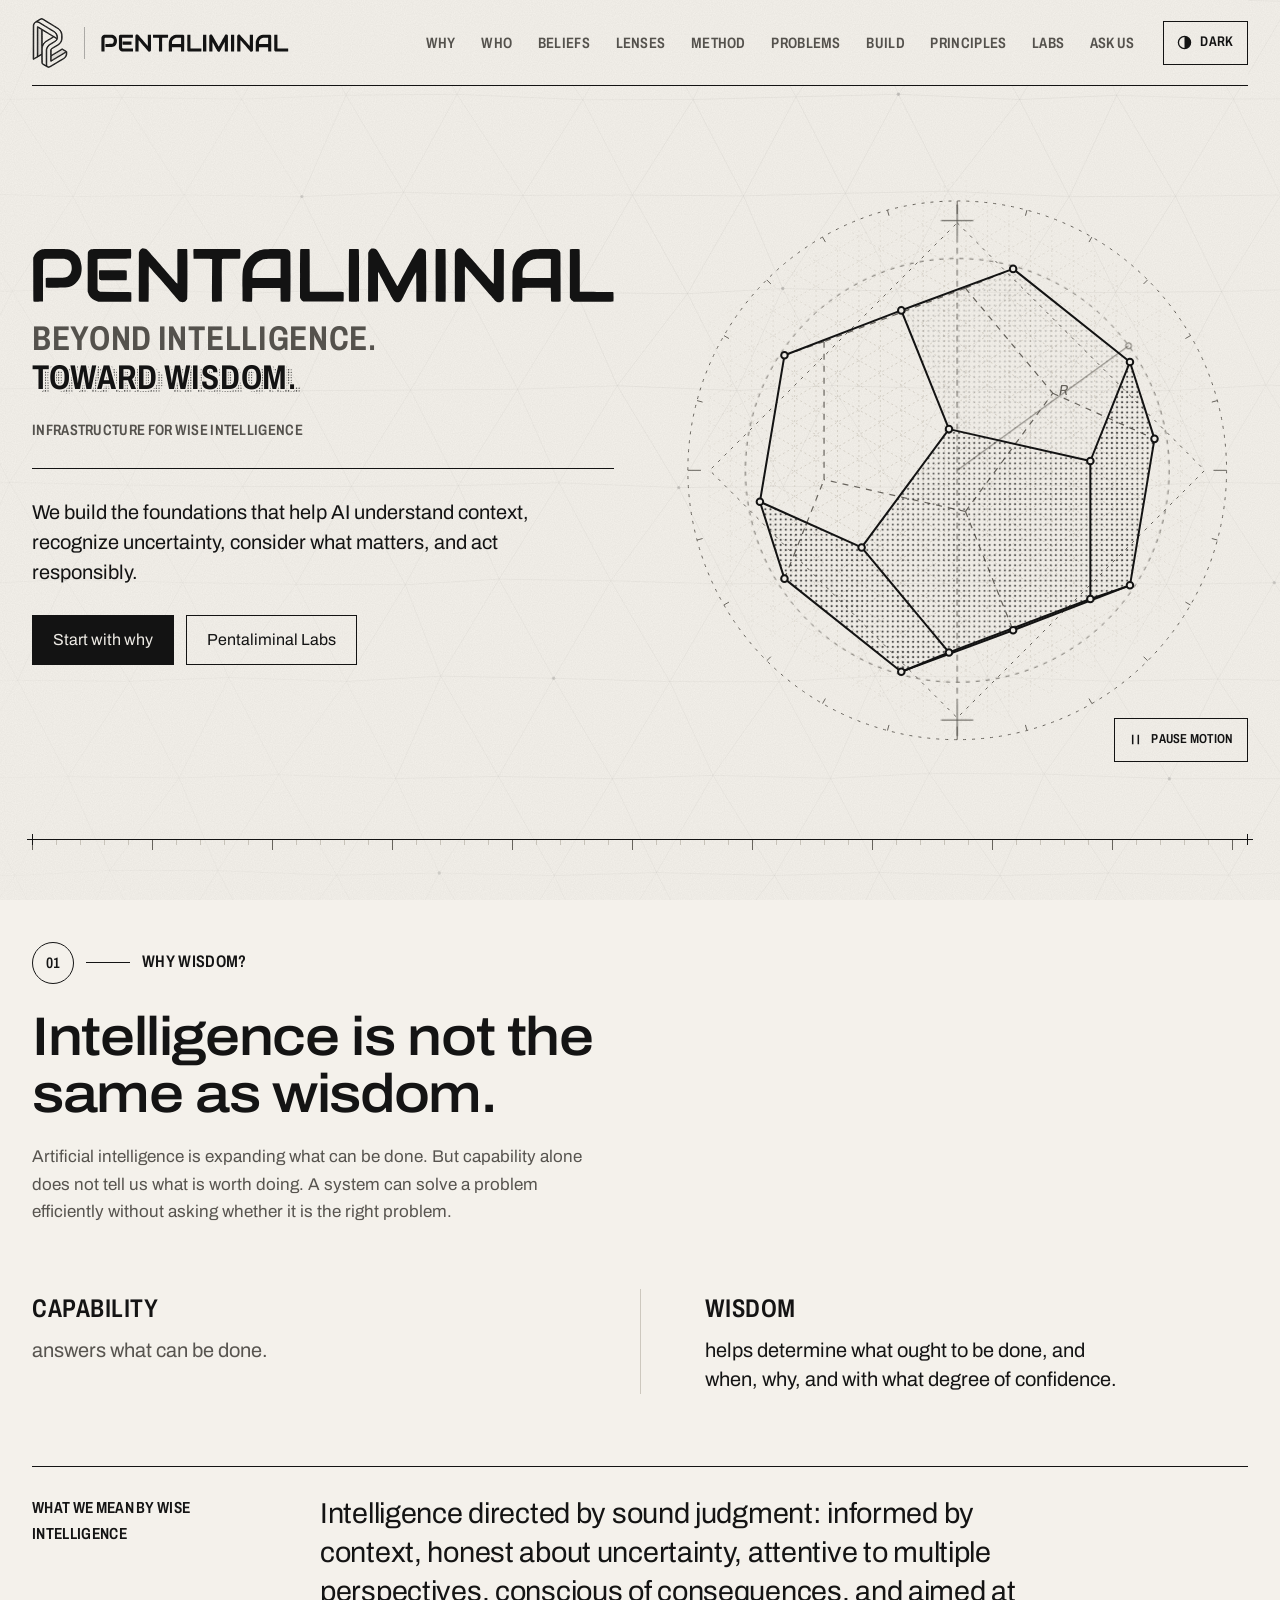
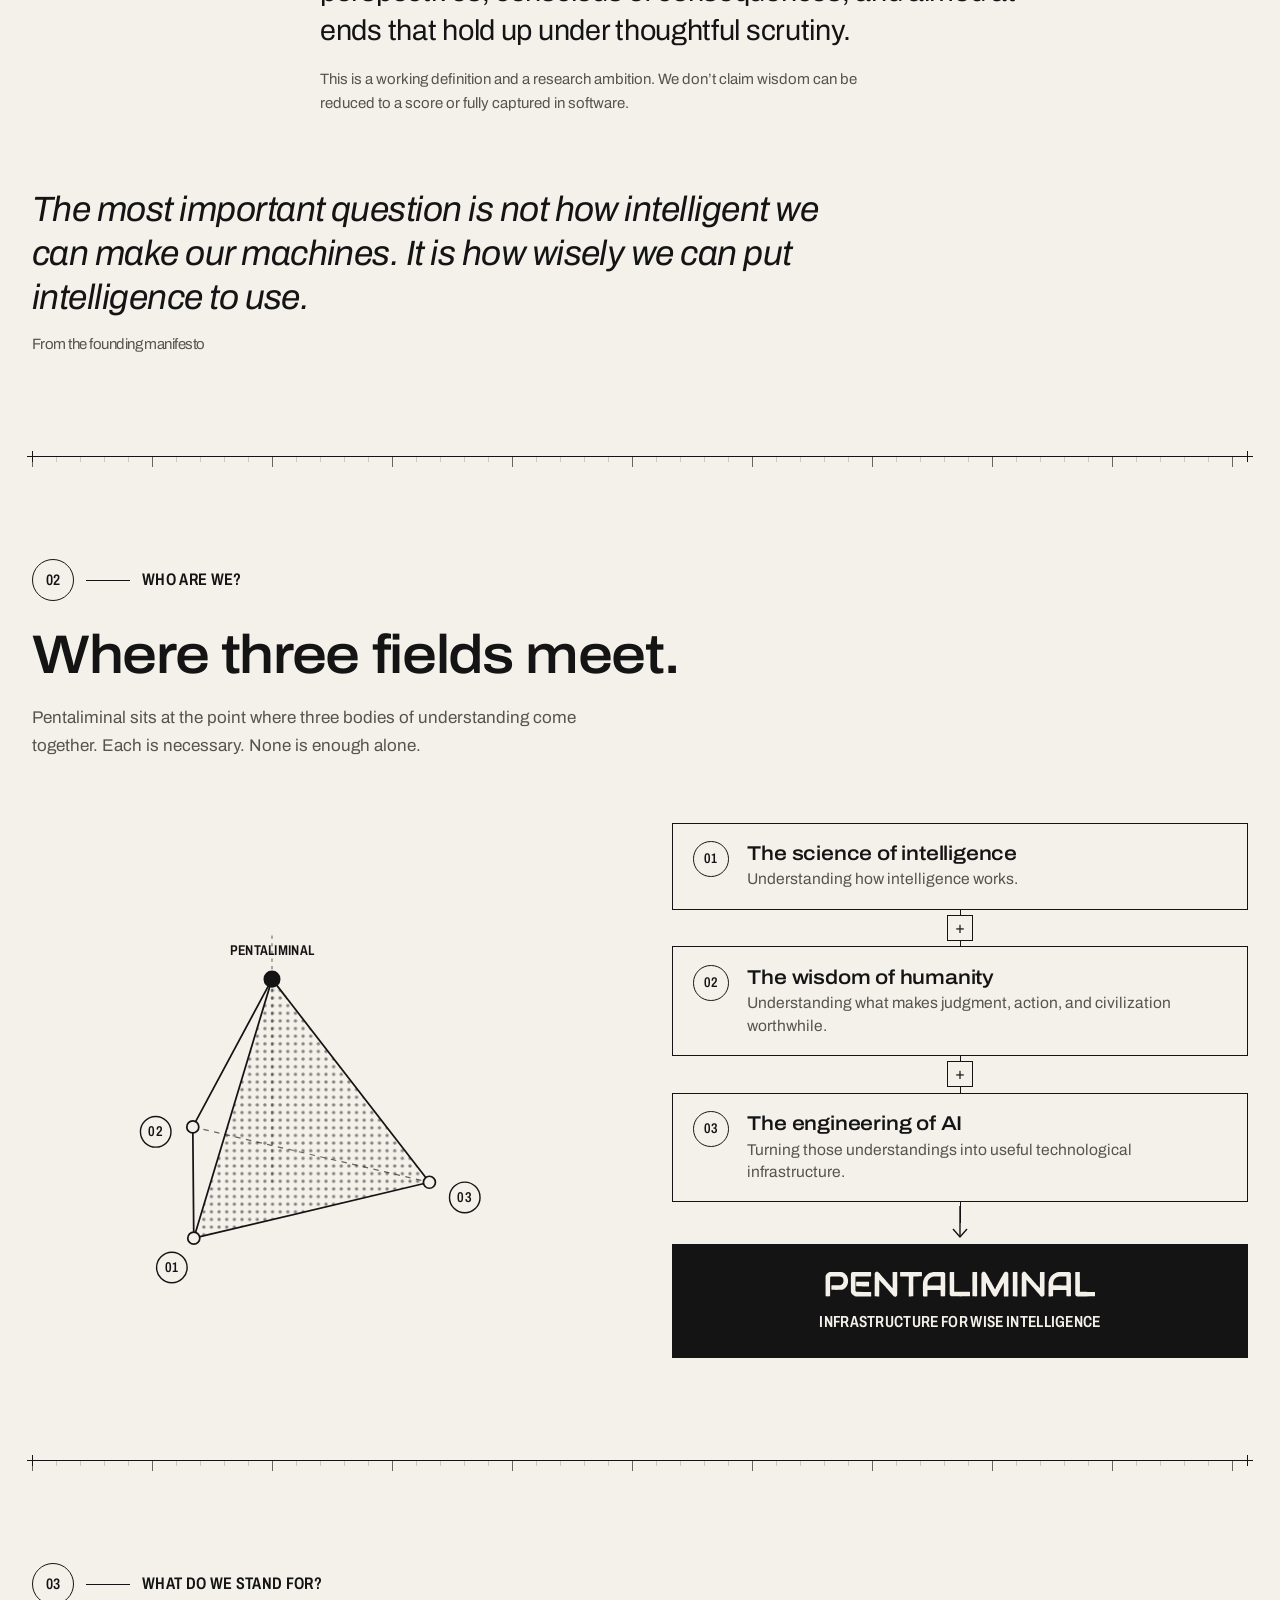
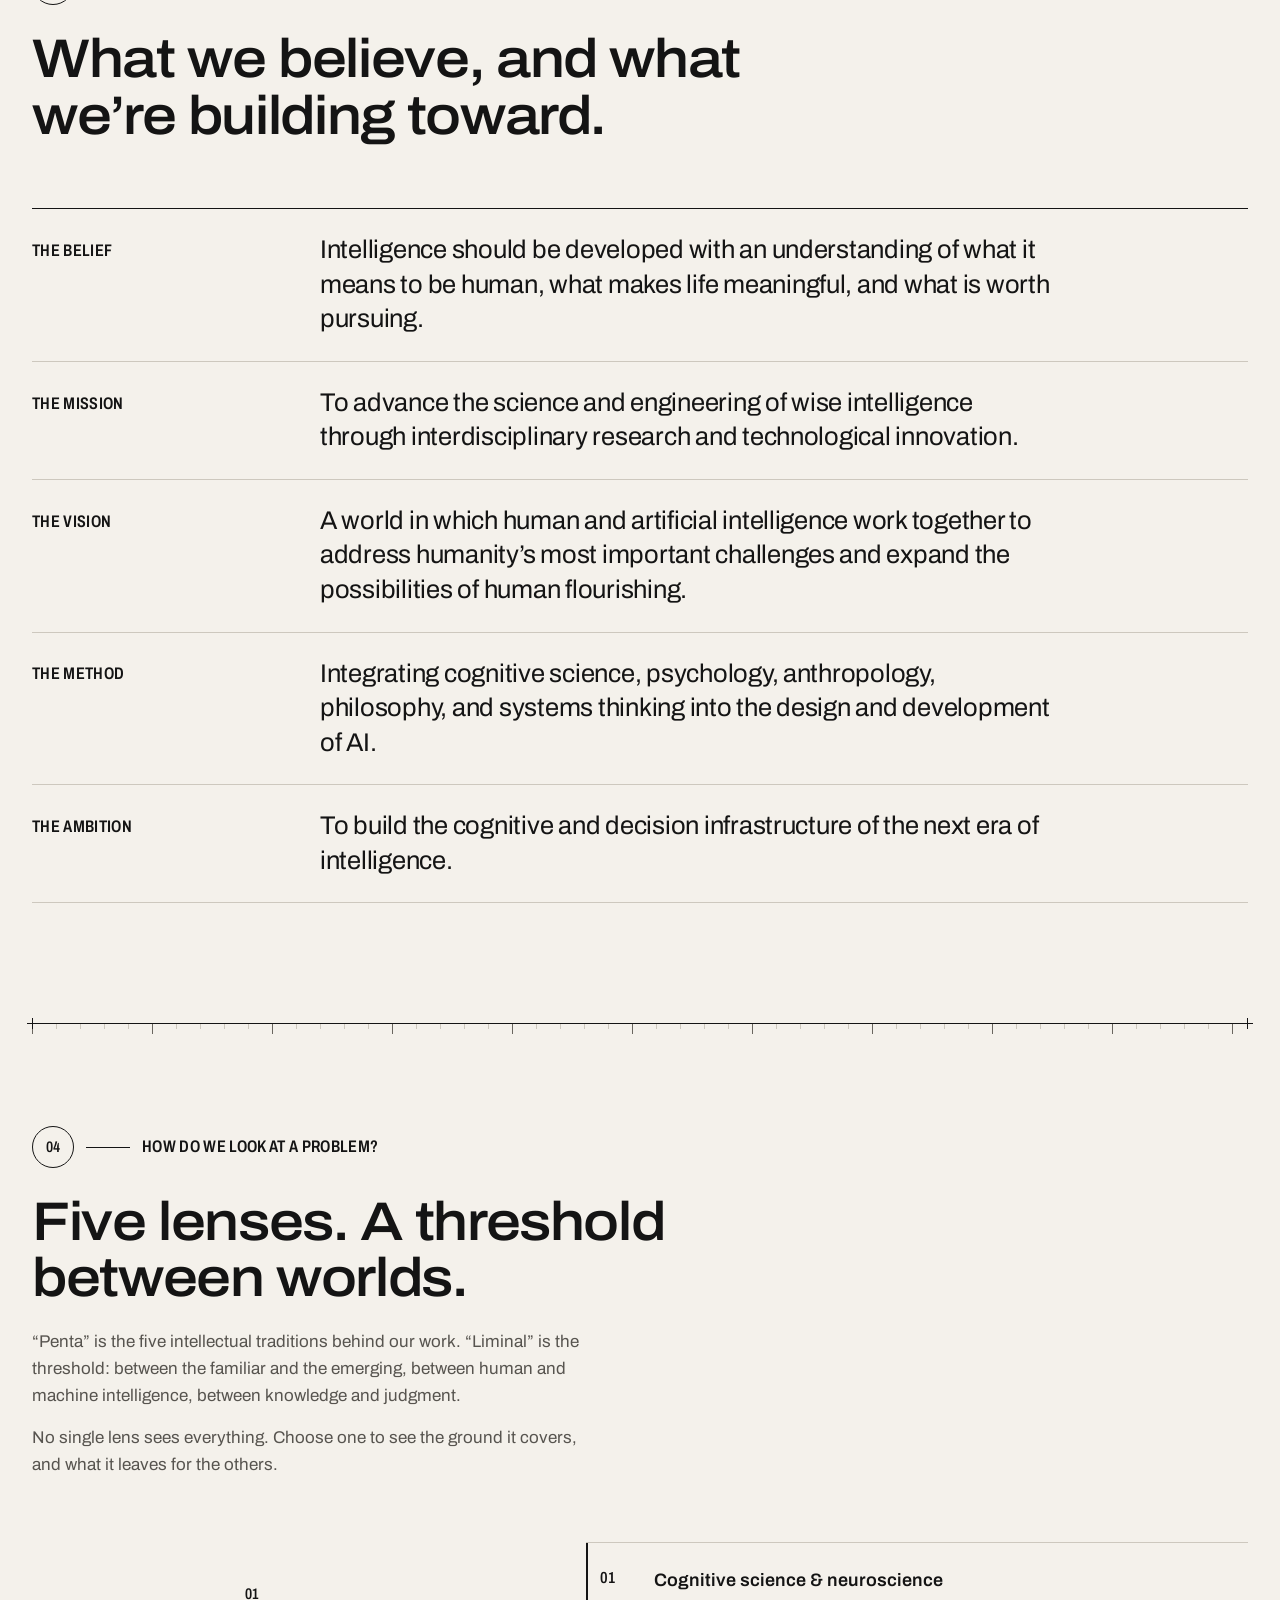
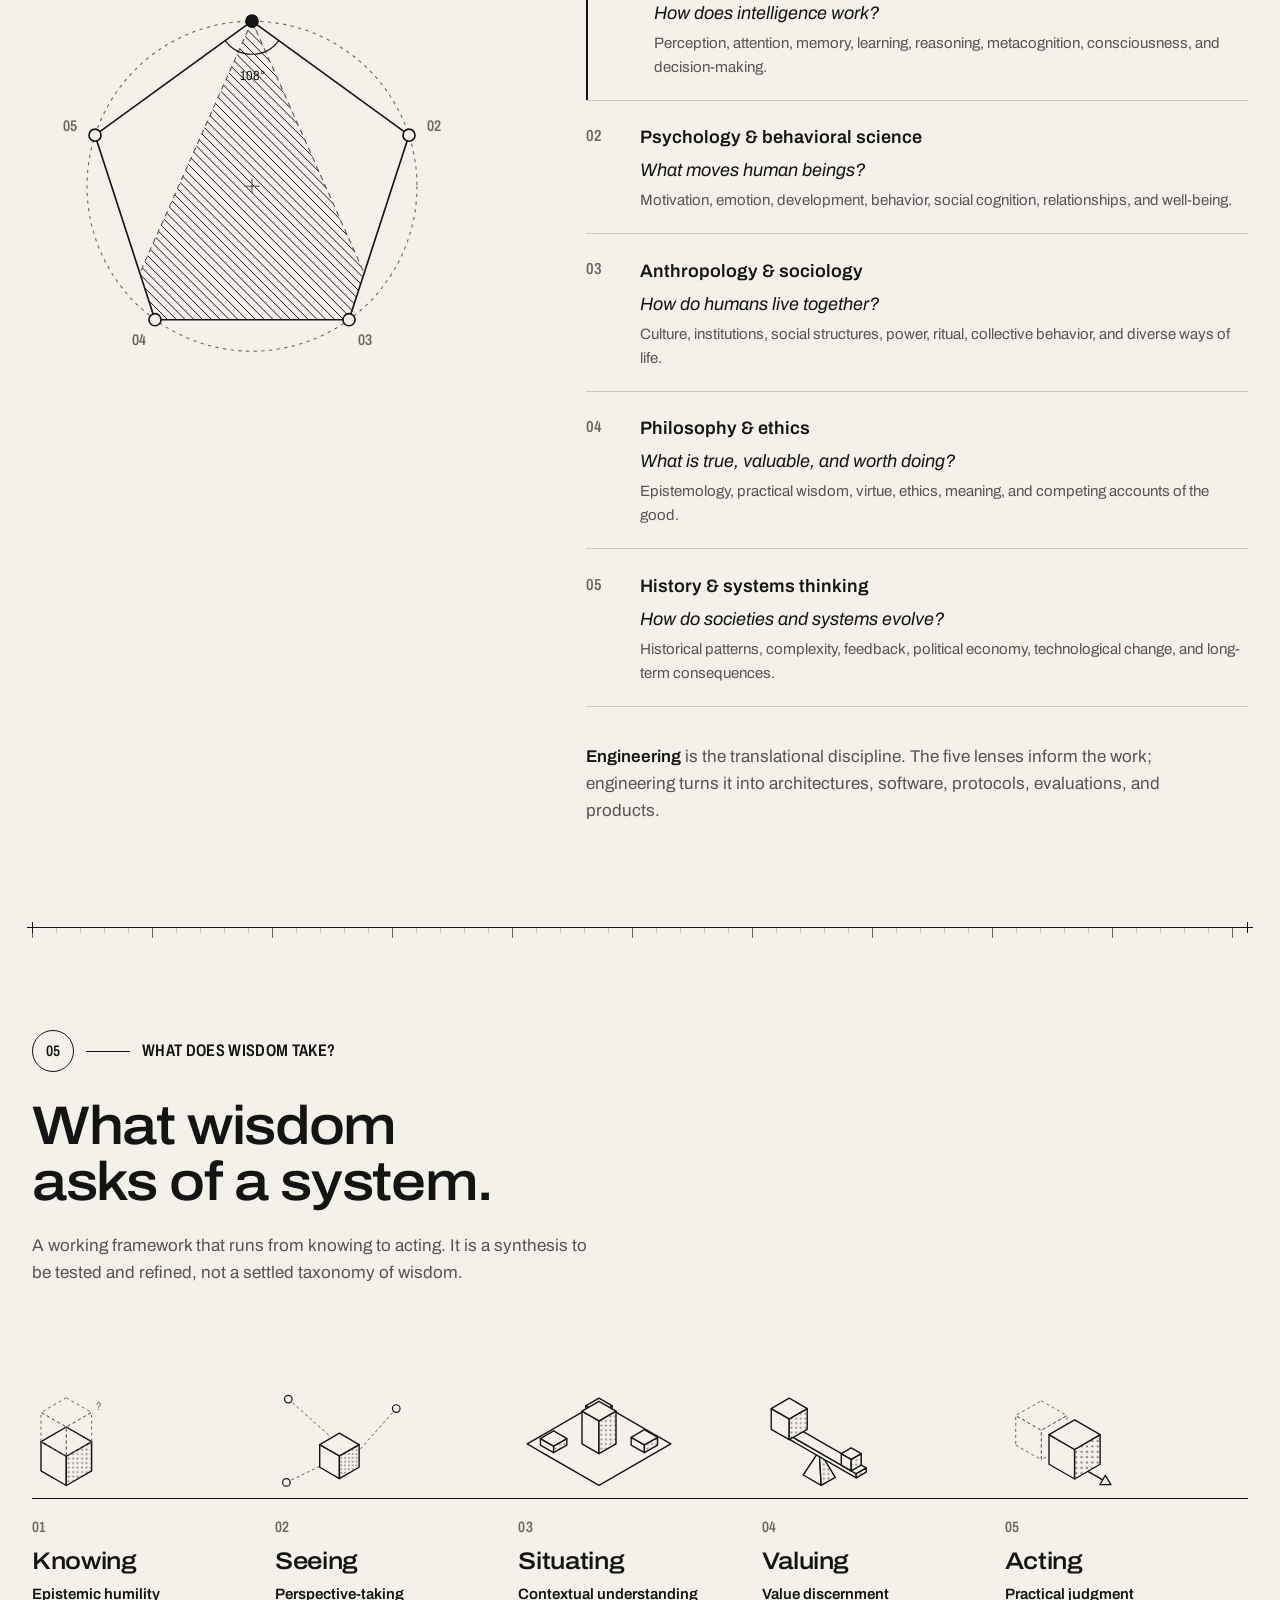
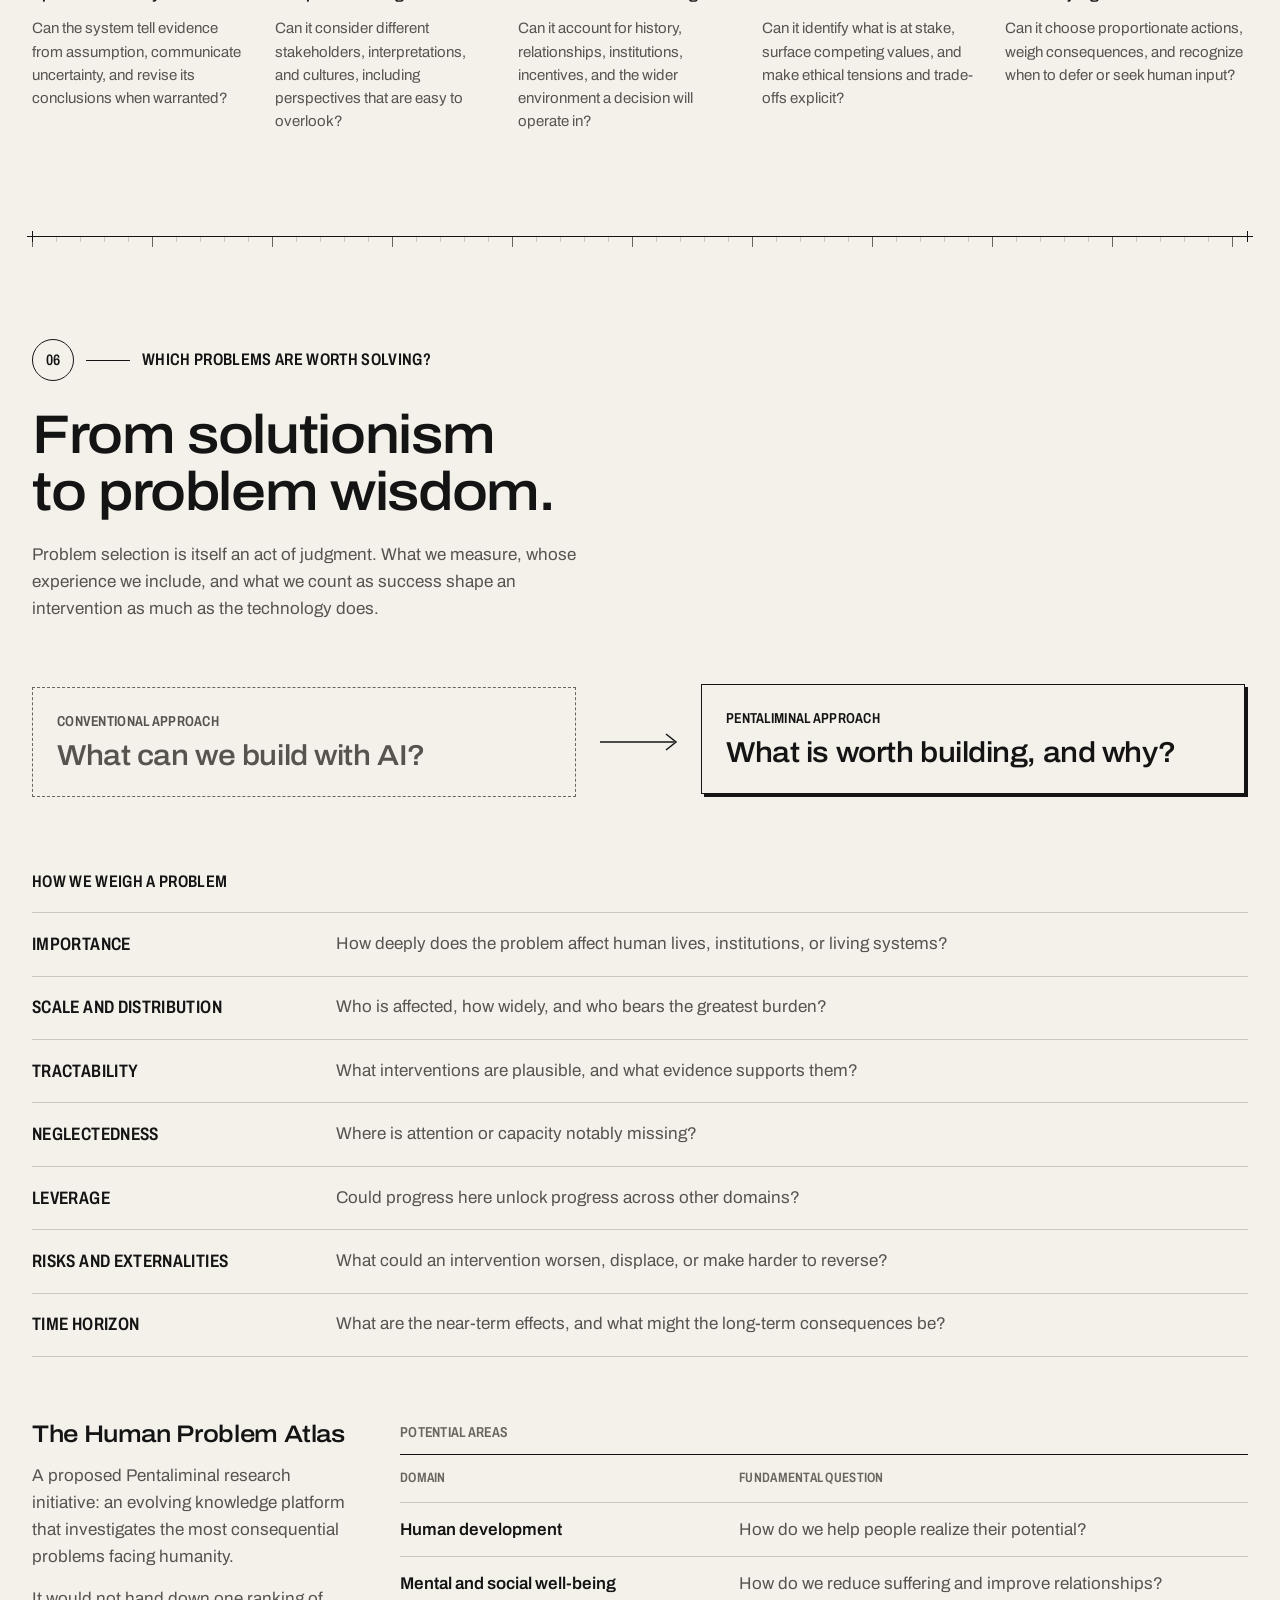
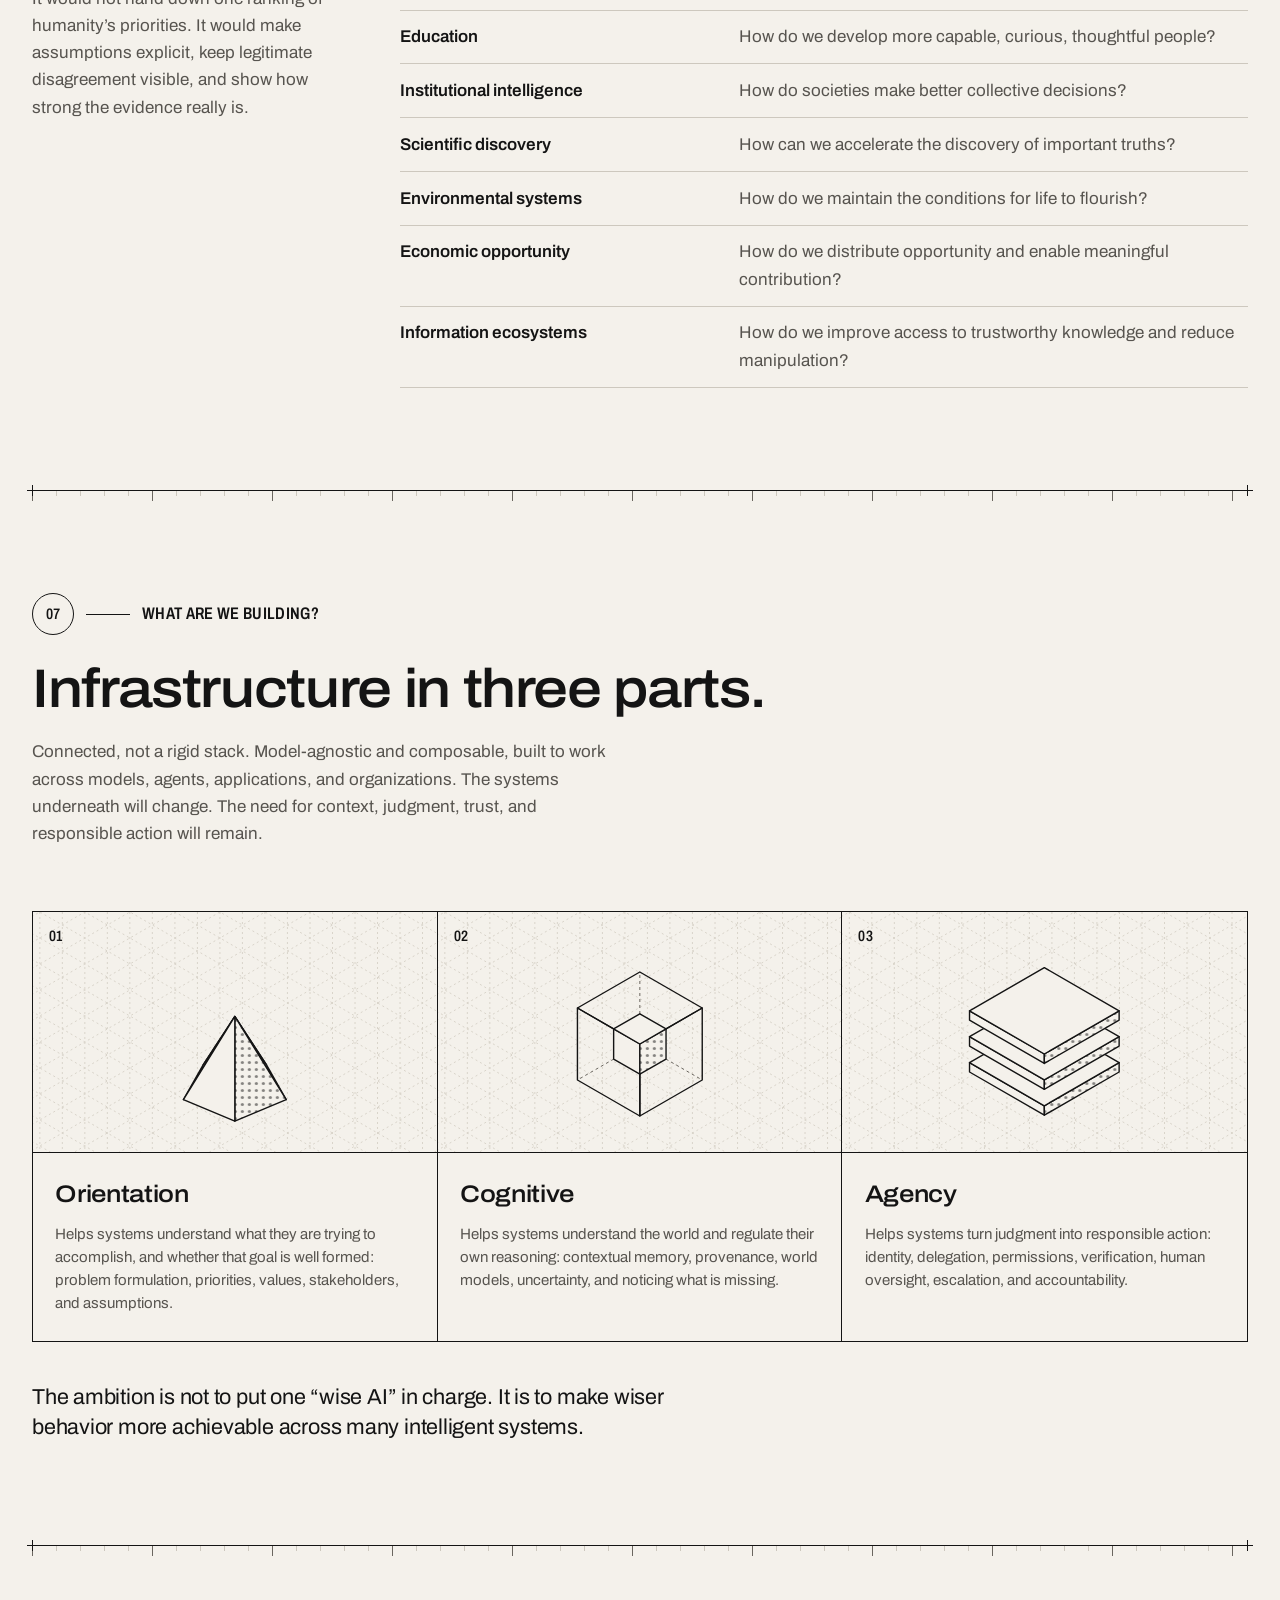
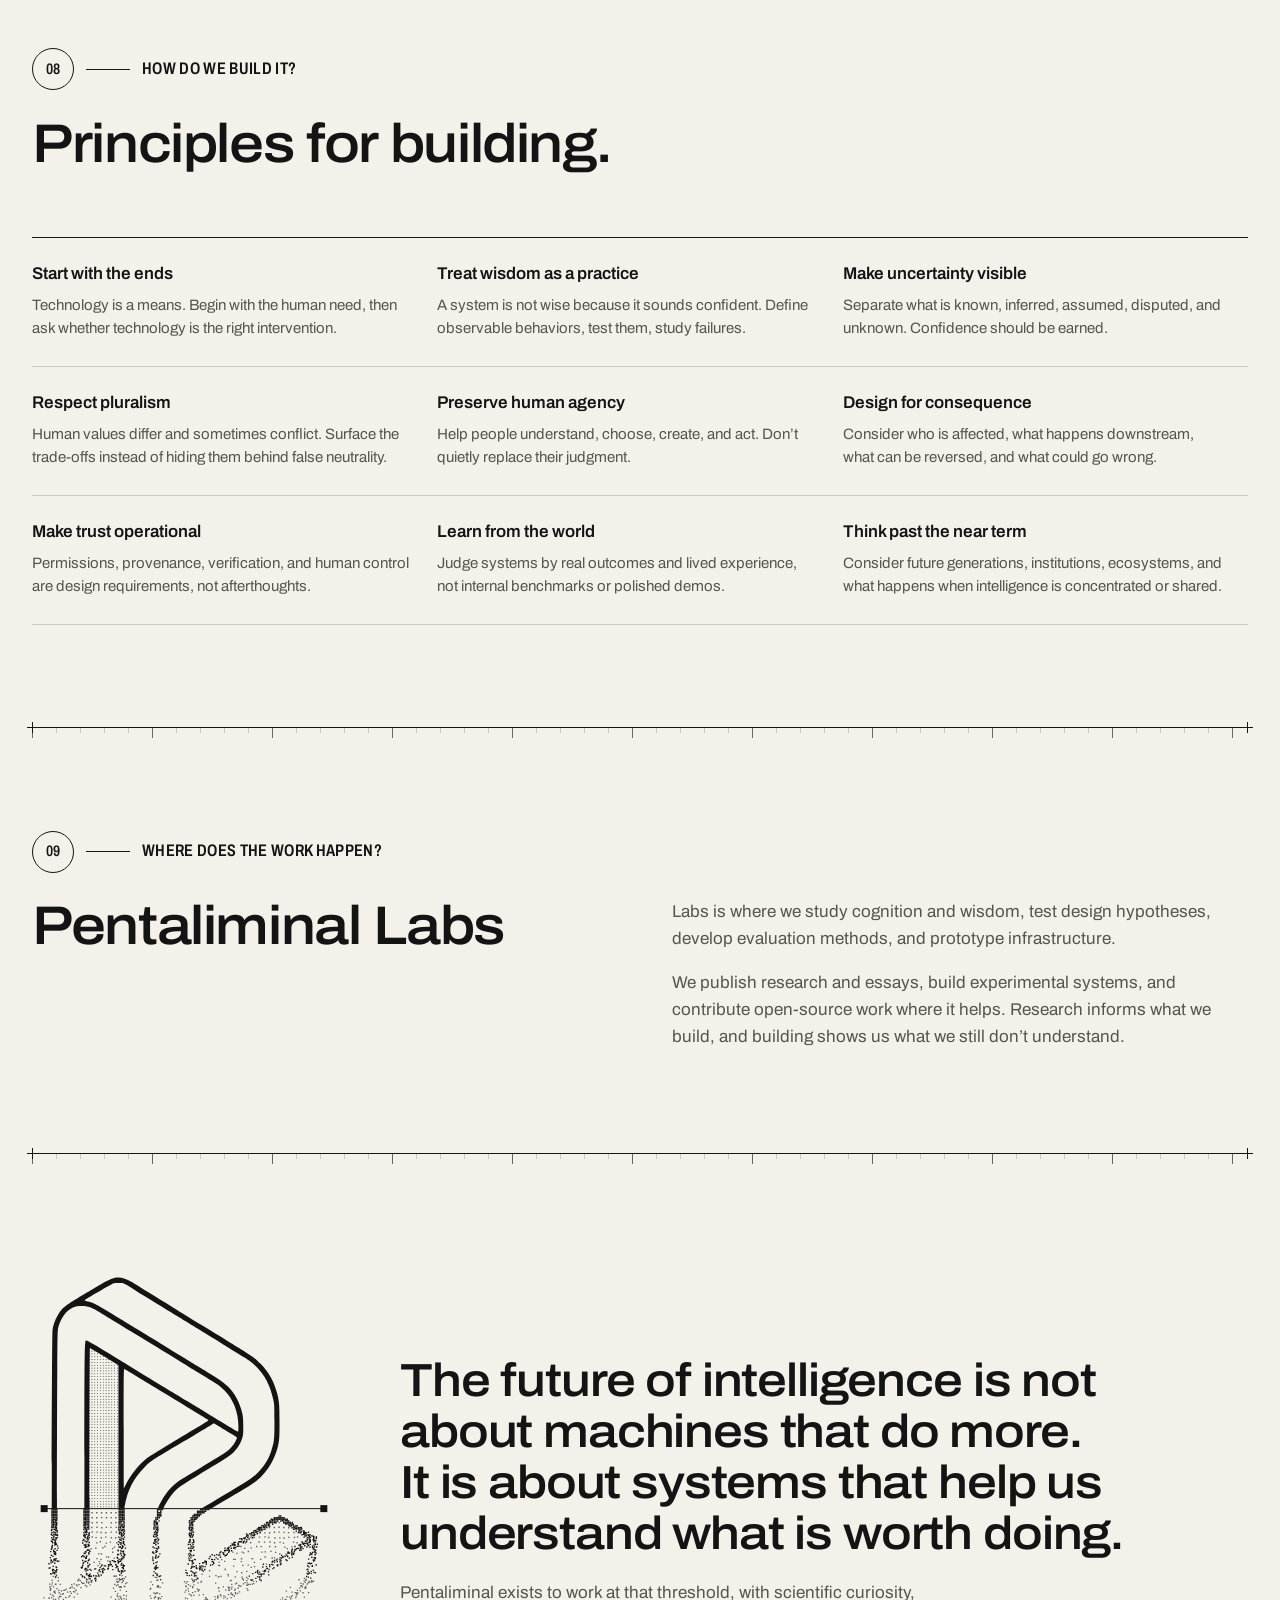
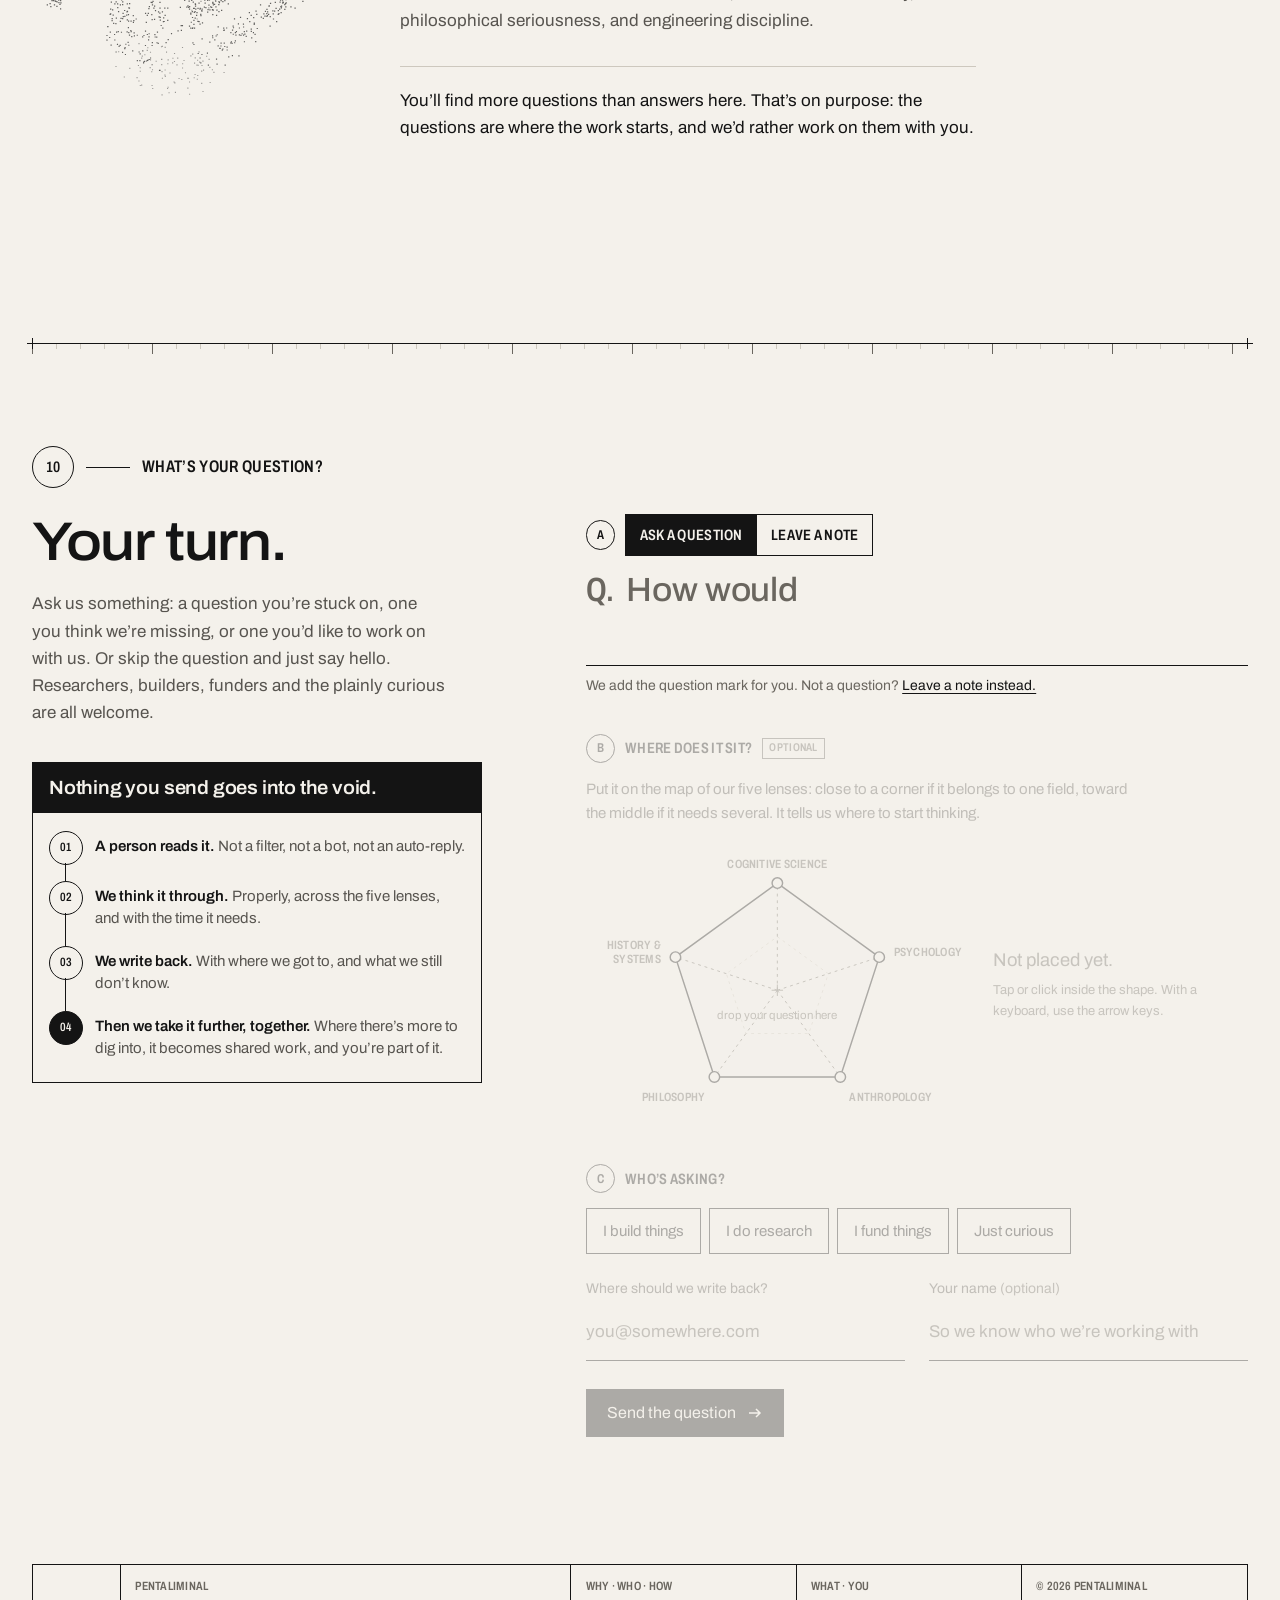
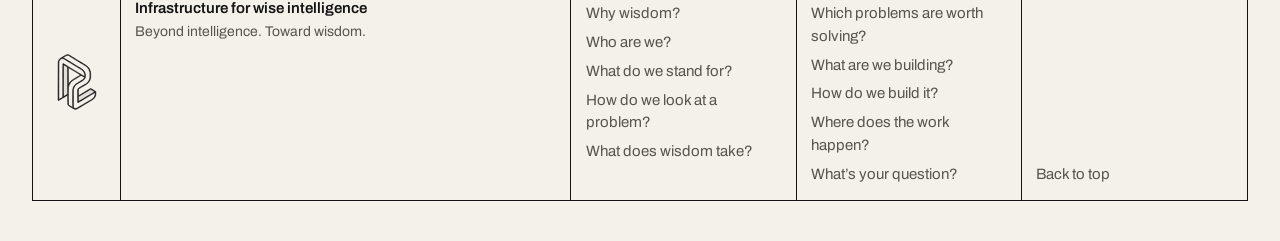
==== docs/index.html @ dfe1567e "Name sections by the question each one answers - Thesis moves first ("Why wisdom?"), then who, how, " ====
<!doctype html>
<html lang="en">
<head>
<meta charset="utf-8">
<meta name="viewport" content="width=device-width, initial-scale=1, viewport-fit=cover">
<title>Pentaliminal: Infrastructure for wise intelligence</title>
<meta name="description" content="Pentaliminal advances the science and engineering of wise intelligence: infrastructure that helps AI understand context, recognize uncertainty, consider what matters, and act responsibly.">
<link rel="canonical" href="https://pentaliminal.ai/">
<meta name="color-scheme" content="light dark">
<meta name="theme-color" content="#f4f1eb" media="(prefers-color-scheme: light)">
<meta name="theme-color" content="#131312" media="(prefers-color-scheme: dark)">
<meta property="og:type" content="website">
<meta property="og:site_name" content="Pentaliminal">
<meta property="og:url" content="https://pentaliminal.ai/">
<meta property="og:title" content="Pentaliminal">
<meta property="og:description" content="Beyond intelligence. Toward wisdom. Infrastructure for wise intelligence.">
<meta property="og:image" content="https://pentaliminal.ai/assets/og-image.png">
<meta property="og:image:width" content="1200">
<meta property="og:image:height" content="630">
<meta property="og:image:alt" content="The Pentaliminal monogram and wordmark: Beyond intelligence. Toward wisdom.">
<meta name="twitter:card" content="summary_large_image">
<link rel="icon" href="assets/favicon.svg" type="image/svg+xml">
<link rel="icon" href="assets/favicon-32.png" sizes="32x32" type="image/png">
<link rel="apple-touch-icon" href="assets/apple-touch-icon.png">
<link rel="preload" href="assets/fonts/archivo-latin-wdth-normal.woff2" as="font" type="font/woff2" crossorigin>
<link rel="stylesheet" href="assets/styles.css">
<script>try{var r=document.documentElement,t=localStorage.getItem("pentaliminal-theme");if(t==="dark"||t==="light")r.setAttribute("data-theme",t);if(localStorage.getItem("pentaliminal-motion")==="paused")r.classList.add("motion-paused")}catch(e){}</script>
<script src="assets/main.js" defer></script>
<script type="application/ld+json">{"@context": "https://schema.org", "@type": "Organization", "name": "Pentaliminal", "url": "https://pentaliminal.ai/", "logo": "https://pentaliminal.ai/assets/monogram.svg", "slogan": "Beyond intelligence. Toward wisdom.", "description": "Pentaliminal advances the science and engineering of wise intelligence: infrastructure that helps AI understand context, recognize uncertainty, consider what matters, and act responsibly."}</script>
</head>
<body>
<!-- brand symbols and halftone patterns -->
<svg width="0" height="0" style="position:absolute" aria-hidden="true" focusable="false">
  <defs>
    <pattern id="ht" width="7" height="7" patternUnits="userSpaceOnUse"><circle class="htd" cx="3.5" cy="3.5" r="1.55"/></pattern>
    <pattern id="hts" width="4" height="4" patternUnits="userSpaceOnUse"><circle class="htd" cx="2" cy="2" r=".9"/></pattern>
    <symbol id="mono" viewBox="40 36 676 968">
      <path class="m-body" d="M344.0,990.0C335.6,989.0 331.5,987.3 319.0,980.0C281.8,958.2 271.6,952.2 253.5,941.7C232.9,929.8 228.7,926.5 225.0,919.3C219.5,908.6 219.7,910.6 219.1,825.6C218.6,756.7 218.3,746.6 217.0,745.8C215.9,745.0 208.2,749.2 186.0,762.5C169.8,772.3 137.4,791.6 114.0,805.5C90.6,819.4 68.8,832.4 65.5,834.4C59.4,838.0 56.7,838.7 54.1,837.1C52.9,836.3 52.8,789.0 53.4,510.3C53.8,313.0 54.5,181.3 55.1,176.4C56.9,160.7 66.2,139.2 76.5,126.7C83.1,118.7 90.4,113.4 116.0,98.2C126.7,91.9 145.6,80.6 158.0,73.2C181.6,59.0 197.3,51.0 205.2,49.1C218.7,45.9 233.2,49.3 250.0,59.7C253.6,61.9 276.1,75.8 300.0,90.5C323.9,105.2 353.9,123.7 366.5,131.5C379.1,139.4 403.4,154.3 420.5,164.7C552.0,245.2 550.1,243.9 565.0,258.9C585.5,279.5 598.8,303.6 606.6,333.7C611.2,351.8 612.0,362.2 612.0,403.4C612.0,437.0 611.8,443.2 610.0,453.3C604.8,483.9 589.4,514.5 568.5,535.6C557.9,546.3 551.3,551.2 529.7,564.3C512.5,574.6 503.1,580.2 459.5,605.8C418.5,629.8 409.4,636.5 403.2,647.0L400.5,651.5L400.2,704.6C400.0,747.5 400.2,757.9 401.2,758.8C402.2,759.6 404.5,758.7 410.5,755.1C460.6,725.3 476.0,716.1 491.0,707.0C500.6,701.1 527.2,685.1 550.0,671.4C572.8,657.8 596.2,643.7 601.9,640.3C607.6,636.8 613.2,634.0 614.3,634.0C615.4,634.0 619.7,636.2 623.9,638.8C628.1,641.4 647.3,653.0 666.7,664.5C700.1,684.4 702.0,685.7 702.6,688.9C703.0,690.7 703.0,702.6 702.7,715.4C702.1,739.6 700.9,748.5 696.0,763.1C689.2,783.3 675.6,802.8 659.2,815.8C656.3,818.1 643.9,825.9 631.7,833.1C619.5,840.4 599.1,852.5 586.5,860.0C573.9,867.5 547.8,883.1 528.5,894.5C509.2,905.9 477.1,925.1 457.0,937.0C396.9,972.8 385.9,979.1 376.5,983.6C364.1,989.4 354.7,991.2 344.0,990.0ZM236.3,557.5C248.1,533.5 267.2,509.8 288.5,492.8C292.4,489.7 327.4,468.0 366.5,444.6C405.6,421.1 438.3,401.1 439.3,400.1C441.1,398.3 441.1,398.2 438.3,396.2C436.8,395.1 424.0,387.2 410.0,378.7C396.0,370.2 360.6,348.7 331.5,330.9C236.1,272.7 229.8,269.0 228.3,270.2C226.5,271.7 226.4,566.0 228.2,567.8C230.0,569.6 231.2,568.0 236.3,557.5Z"/>
      <path class="m-shade" d="M400.7,860.2C399.2,858.5 399.0,854.1 399.0,815.8L399.0,773.2L401.8,770.8C403.3,769.6 451.6,740.2 509.2,705.7L613.8,642.8L649.7,664.4C669.5,676.2 686.2,686.6 687.0,687.4C688.0,688.7 688.0,689.3 687.0,690.5C686.3,691.4 661.8,706.4 632.6,723.9C603.4,741.4 565.3,764.3 548.0,774.7C530.7,785.1 491.8,808.4 461.5,826.5C431.2,844.6 405.6,859.9 404.4,860.7C402.6,861.8 402.1,861.8 400.7,860.2ZM143.4,774.9C141.5,772.8 141.5,765.5 141.7,496.7C141.9,228.9 142.0,220.6 143.8,218.7C145.6,216.9 146.4,217.3 176.5,235.5C193.5,245.7 209.9,255.7 212.9,257.8L218.5,261.5L219.1,496.0C219.5,701.0 219.4,730.7 218.2,732.3C216.7,734.0 213.4,736.1 171.0,761.7C143.3,778.5 145.7,777.4 143.4,774.9Z"/>
      <path class="m-ink" d="M344.0,992.0C335.6,991.0 331.5,989.3 319.0,982.0C281.7,960.1 271.5,954.2 253.4,943.6C232.1,931.4 227.0,927.2 223.1,919.5C217.5,908.2 217.6,911.0 217.3,825.8C217.1,781.9 216.5,747.0 216.0,747.0C215.6,747.0 202.0,754.9 185.8,764.6C169.7,774.3 137.4,793.6 114.0,807.5C90.6,821.4 68.8,834.4 65.5,836.4C58.8,840.4 56.5,840.8 53.1,838.3L50.7,836.7L51.4,510.6C51.8,313.0 52.5,181.3 53.1,176.4C55.0,160.4 64.3,138.9 74.8,126.3C82.4,117.3 90.4,111.5 115.0,96.8C126.3,90.1 145.6,78.6 158.0,71.2C181.6,57.0 197.3,49.0 205.2,47.1C218.7,43.9 233.2,47.3 250.0,57.7C253.6,59.9 276.1,73.8 300.0,88.5C323.9,103.2 353.9,121.7 366.5,129.5C379.1,137.4 403.4,152.3 420.5,162.7C553.2,243.9 549.9,241.7 566.0,257.9C587.5,279.6 600.7,303.0 608.6,333.7C613.2,351.8 614.0,362.2 614.0,403.4C614.0,437.0 613.8,443.2 612.0,453.3C606.7,484.5 591.4,514.5 569.5,536.6C557.8,548.3 551.7,552.9 529.7,566.3C512.5,576.6 503.1,582.2 459.5,607.8C418.5,631.8 410.9,637.3 405.2,647.0L402.5,651.5L402.2,704.9L401.9,758.2L405.2,756.2C407.0,755.1 412.6,751.9 417.5,749.0C422.4,746.0 443.4,733.5 464.0,721.1C484.6,708.7 506.0,695.9 511.5,692.6C517.0,689.3 537.9,676.8 558.0,664.7C612.1,632.1 612.2,632.0 614.4,632.0C615.6,632.0 617.9,632.9 619.5,634.0C621.1,635.1 640.7,646.9 662.9,660.2C693.3,678.5 703.5,685.1 704.2,687.0C704.8,688.5 705.0,698.9 704.7,714.0C704.3,733.4 703.7,740.4 702.1,747.6C696.9,771.2 687.4,789.8 672.3,805.7C662.2,816.3 656.5,820.4 631.9,835.0C619.6,842.3 599.1,854.5 586.5,862.0C573.9,869.5 547.8,885.1 528.5,896.5C509.2,907.9 477.1,927.1 457.0,939.0C396.9,974.8 385.9,981.1 376.5,985.6C364.1,991.4 354.7,993.2 344.0,992.0ZM361.0,978.5C369.8,976.2 373.8,974.0 437.5,936.0C450.1,928.4 471.3,915.8 484.5,908.0C497.7,900.1 513.9,890.5 520.5,886.5C527.1,882.5 550.5,868.6 572.5,855.5C651.8,808.4 650.7,809.1 661.0,798.9C676.0,784.0 687.7,759.6 690.9,736.6C692.1,728.4 692.4,701.0 691.4,701.0C690.6,701.0 678.0,708.4 637.5,732.8C586.5,763.5 527.6,798.8 489.5,821.5C453.1,843.1 420.0,863.0 405.7,871.6C400.8,874.6 396.0,877.0 394.9,877.0C393.9,877.0 392.1,876.1 391.0,875.0C389.0,873.0 389.0,872.3 389.2,762.2L389.5,651.5L391.7,645.6C394.5,638.3 400.7,630.0 406.8,625.5C411.5,622.0 434.3,608.3 494.0,573.0C544.6,543.1 551.9,537.9 565.6,522.2C579.9,505.9 587.7,492.5 594.0,473.0C601.0,451.6 601.5,446.7 601.5,401.0C601.5,360.8 601.4,360.4 598.7,347.9C591.2,312.6 577.3,286.1 555.1,264.3C543.1,252.6 544.2,253.3 475.0,211.0C454.9,198.8 434.0,185.9 428.5,182.5C423.0,179.1 409.3,170.7 398.0,163.8C386.7,156.9 371.9,147.8 365.0,143.5C354.0,136.7 323.8,118.2 282.2,92.6C274.9,88.2 262.3,80.3 254.2,75.2C246.1,70.1 236.6,64.5 233.0,62.7C226.9,59.7 225.8,59.5 216.0,59.5C206.2,59.5 205.0,59.7 198.5,62.8C194.7,64.6 177.8,74.3 161.1,84.3C133.4,100.9 131.0,102.6 133.6,103.2C135.2,103.6 139.7,104.6 143.5,105.5C154.5,108.1 164.1,113.2 201.8,136.4C221.2,148.3 249.5,165.6 264.7,174.9C280.0,184.1 305.3,199.6 321.0,209.2C336.7,218.8 361.2,233.9 375.5,242.7C389.8,251.5 406.7,261.8 413.0,265.6C464.5,297.0 473.7,303.1 484.0,312.8C502.5,330.1 516.4,355.4 522.2,382.3C524.0,390.9 524.4,395.7 524.4,413.0C524.5,431.5 524.3,434.3 522.2,441.5C517.7,457.1 507.2,472.7 494.2,483.3C484.6,491.1 472.8,498.5 414.0,533.5C386.1,550.1 370.9,560.0 363.1,566.4C345.3,581.1 325.5,612.8 320.4,634.9C316.0,653.4 316.0,652.8 316.0,799.1C316.0,951.2 315.9,949.6 321.6,962.0C328.3,976.7 343.6,983.1 361.0,978.5ZM306.5,957.2C305.7,955.1 304.7,949.1 304.1,943.8C302.6,930.7 302.6,668.3 304.0,654.1C308.0,615.2 331.3,573.4 361.3,551.4C364.7,548.9 391.6,532.4 421.0,514.8C450.4,497.2 477.8,480.3 481.8,477.2C492.1,469.4 500.4,460.0 505.0,450.7C507.2,446.3 509.0,442.2 509.0,441.6C509.0,441.0 502.6,436.6 494.8,432.0C486.9,427.3 474.0,419.5 466.1,414.7L451.7,405.9L439.1,413.6C432.2,417.8 403.6,435.0 375.5,451.8C295.8,499.4 295.9,499.3 281.0,514.1C254.1,540.7 237.9,572.5 231.3,611.5C229.3,623.1 228.5,749.9 229.8,842.5C230.9,921.9 229.0,914.9 252.9,928.9C259.3,932.7 274.2,941.4 286.0,948.3C297.8,955.3 307.6,961.0 307.6,961.0C307.7,961.0 307.2,959.3 306.5,957.2ZM461.5,823.5C491.8,805.4 530.7,782.1 548.0,771.7C565.3,761.3 603.2,738.5 632.2,721.1C661.3,703.7 685.0,689.3 685.0,689.0C685.0,688.7 669.0,678.9 649.4,667.2L613.8,645.8L508.1,709.3L402.5,772.8L402.2,816.0L402.0,859.2L404.2,857.8C405.5,857.0 431.2,841.6 461.5,823.5ZM132.0,493.9C132.5,180.7 132.1,202.0 137.9,202.0C140.9,202.0 173.8,221.4 227.0,254.5C234.4,259.1 326.4,315.1 357.5,334.0C363.6,337.7 375.7,345.1 384.5,350.5C393.3,355.9 404.8,362.9 410.0,366.0C415.2,369.2 430.1,378.2 443.0,386.0C498.2,419.6 511.1,427.2 511.8,426.5C512.2,426.1 512.4,419.5 512.4,411.7C512.0,377.4 499.6,346.3 477.6,324.4C466.2,313.0 464.4,311.8 418.0,283.5C405.6,275.9 386.5,264.2 375.5,257.5C324.2,226.1 290.0,205.2 261.0,187.5C243.7,176.9 223.4,164.6 216.0,160.0C208.6,155.4 197.6,148.7 191.5,145.0C185.4,141.3 176.0,135.5 170.5,132.1C149.8,119.1 141.1,116.0 124.6,115.9C110.6,115.8 103.7,118.2 92.7,126.8C81.9,135.3 72.6,150.6 67.9,167.5C65.7,175.4 65.6,176.5 64.9,271.5C64.6,324.3 64.2,469.9 64.1,595.1L64.0,822.7L97.8,802.6L131.5,782.4L132.0,493.9ZM171.0,758.7C182.8,751.6 198.1,742.3 204.9,738.2L217.3,730.6L216.7,683.6C216.3,657.7 216.0,552.3 216.0,449.5L216.0,262.5L211.2,259.6C187.3,244.9 145.7,220.0 145.5,220.2C144.8,220.9 144.2,636.9 144.7,702.7L145.3,773.9L147.4,772.8C148.6,772.2 159.2,765.9 171.0,758.7ZM234.4,557.4C246.2,533.3 266.4,508.4 288.5,490.8C292.4,487.7 324.5,467.8 360.0,446.5C446.6,394.5 439.5,399.0 437.2,397.4C436.1,396.7 423.9,389.2 409.9,380.7C395.9,372.2 360.0,350.3 330.0,332.0C274.1,297.9 234.4,273.8 231.0,272.0C229.0,270.9 229.0,272.2 229.0,419.1C229.0,500.6 229.2,567.1 229.5,566.8C229.8,566.5 232.0,562.3 234.4,557.4Z"/>
    </symbol>
    <symbol id="wordmark" viewBox="18 16 938 90">
      <path class="wm-ink" d="M257.5,104.3C255.3,103.5 253.9,102.0 244.2,90.7C241.3,87.3 235.6,80.7 231.5,76.0C227.5,71.4 223.4,66.7 222.5,65.7C221.7,64.7 219.8,62.6 218.5,61.2C216.2,58.7 214.3,56.5 209.0,50.3C206.3,47.1 206.4,47.2 206.2,47.4C206.1,47.5 206.0,60.0 206.0,75.2C206.0,90.5 205.9,103.2 205.8,103.5L205.6,104.0L198.0,104.0C192.3,104.0 190.3,103.9 190.1,103.6C190.0,103.4 189.9,85.5 190.0,64.0L190.1,24.9L190.6,23.7C191.7,21.3 193.0,19.7 194.5,19.0L196.1,18.2L198.2,18.4C201.7,18.7 203.3,19.8 206.9,24.1C208.6,26.2 210.3,28.2 210.7,28.7C211.2,29.1 212.6,30.7 213.8,32.2C215.1,33.6 218.3,37.2 220.9,40.2C231.2,51.9 237.3,58.8 242.1,64.4C247.4,70.6 251.2,74.7 251.7,74.7L252.2,74.7L252.1,47.7C252.0,28.4 252.1,20.5 252.3,20.0L252.7,19.3L260.2,19.3L267.6,19.3L268.0,20.0C268.4,20.7 268.4,96.3 268.0,98.8C267.7,100.6 265.7,103.2 263.9,104.1C262.0,105.0 259.4,105.1 257.5,104.3ZM603.9,104.6C602.4,104.2 600.1,102.1 599.2,100.3C598.9,99.7 598.2,98.4 597.7,97.5C597.1,96.6 596.0,94.5 595.1,92.8C594.3,91.2 592.2,87.3 590.6,84.2C588.9,81.0 586.9,77.2 586.1,75.7C585.3,74.1 583.3,70.5 581.8,67.7C580.3,64.8 578.4,61.2 577.7,59.6C576.9,58.0 576.1,56.7 575.8,56.7L575.3,56.7L575.3,80.2L575.2,103.8L567.8,103.9L560.4,104.0L559.9,103.5L559.3,102.9L559.4,64.0L559.5,25.1L560.7,22.8C561.5,21.2 562.2,20.2 563.3,19.5L564.7,18.5L567.1,18.5C571.7,18.5 573.6,20.1 577.6,27.3C580.9,33.3 581.7,34.8 583.6,37.9C584.4,39.3 585.0,40.5 585.0,40.5C585.0,40.6 586.3,43.0 588.0,45.9C589.6,48.8 591.9,53.0 593.1,55.3C595.8,60.4 596.9,62.4 600.5,68.7C602.0,71.3 603.9,74.7 604.6,76.2C605.4,77.8 606.2,79.0 606.5,79.0C606.7,79.0 607.9,77.0 609.2,74.6C610.4,72.2 611.7,69.6 612.1,69.0C613.0,67.5 621.1,52.4 623.2,48.3C624.2,46.6 626.5,42.2 628.5,38.7C630.5,35.1 633.1,30.3 634.3,28.0C638.7,19.9 639.7,18.9 643.5,18.5C647.1,18.0 651.3,20.4 652.3,23.2C652.9,25.0 653.3,102.8 652.7,103.5L652.3,104.0L645.0,104.0L637.7,104.0L637.3,103.4C637.1,102.9 637.0,94.9 637.0,79.7C637.0,65.5 636.9,56.6 636.7,56.5C636.5,56.4 635.6,57.9 634.6,59.9C632.9,63.3 629.9,69.0 625.3,77.8C624.3,79.9 621.6,85.1 619.3,89.5C613.6,100.8 613.0,101.7 612.0,102.9C610.2,104.7 607.0,105.4 603.9,104.6ZM767.0,104.5C765.2,103.7 763.9,102.5 761.6,99.7C759.2,96.7 756.8,94.0 748.5,84.7C745.2,80.9 740.0,75.0 737.1,71.6C734.1,68.1 730.4,63.9 728.9,62.2C724.1,56.9 723.2,55.9 719.5,51.6C717.5,49.2 715.7,47.4 715.5,47.4C715.3,47.5 715.2,56.2 715.3,75.1C715.3,90.3 715.3,103.0 715.2,103.3L715.0,104.0L707.3,104.0L699.7,104.0L699.3,103.4C699.1,102.9 699.0,90.3 699.0,64.7L699.0,26.8L699.5,25.0C700.5,21.6 702.4,19.4 705.2,18.5L707.0,18.0L709.1,18.5C711.1,19.0 713.2,20.3 714.4,21.9C716.3,24.2 720.4,29.0 730.0,39.8C732.3,42.4 735.7,46.3 737.7,48.5C739.6,50.7 743.0,54.6 745.3,57.2C747.6,59.7 750.5,63.0 751.6,64.3C755.8,69.3 761.4,75.3 761.7,75.1C761.9,75.0 762.0,62.6 762.0,47.5C762.0,26.7 762.1,20.0 762.4,19.7C762.7,19.4 764.8,19.3 769.9,19.3L777.0,19.3L777.5,19.9L778.0,20.4L777.9,59.9L777.8,99.5L776.8,101.2C775.1,103.8 772.8,105.0 769.7,105.0C768.8,105.0 767.7,104.7 767.0,104.5ZM20.4,103.6C20.1,103.3 20.0,92.8 20.0,68.3L19.9,33.5L20.6,31.8C22.0,28.4 23.7,26.1 26.5,23.8C28.9,21.9 32.0,20.3 34.2,19.7C36.0,19.2 71.5,19.2 74.8,19.7C80.2,20.5 84.3,22.7 88.9,27.1C94.1,32.1 96.0,36.1 97.5,45.2C98.2,49.0 98.0,54.1 97.2,58.4C95.5,67.2 89.6,75.0 82.0,78.9C79.0,80.3 76.3,81.0 71.5,81.3C66.7,81.6 40.7,81.5 40.4,81.1C40.2,81.0 40.1,77.7 40.1,73.6L40.0,66.3L40.8,66.0C41.4,65.8 47.2,65.7 55.5,65.7C64.1,65.7 70.0,65.5 71.1,65.3C76.4,64.2 80.3,60.2 81.5,54.4C82.8,48.1 81.4,41.6 78.0,38.6C76.3,37.0 75.0,36.4 72.2,35.6L69.8,35.0L54.3,35.0L38.8,35.0L37.5,35.6C36.4,36.1 36.1,36.5 35.9,37.3C35.8,37.9 35.7,53.1 35.7,71.0L35.7,103.6L35.1,103.8C34.8,103.9 31.5,104.0 27.7,104.0C22.4,104.0 20.7,103.9 20.4,103.6ZM121.8,103.0C116.6,101.2 112.5,98.1 110.2,94.2C109.7,93.4 109.0,91.6 108.5,90.1L107.6,87.5L107.7,56.7C107.7,32.6 107.8,25.6 108.1,24.6C108.9,22.4 110.6,20.8 113.2,19.8C113.9,19.5 122.4,19.4 145.5,19.4L176.9,19.3L177.3,19.8C177.9,20.5 177.8,34.4 177.2,34.7C177.0,34.9 165.1,35.0 150.7,35.0C134.8,35.0 124.3,35.1 124.0,35.3L123.5,35.6L123.5,59.9L123.5,84.2L124.0,85.4C124.4,86.2 125.0,86.8 126.2,87.4L127.8,88.2L152.5,88.3C169.5,88.3 177.3,88.5 177.6,88.7C177.9,89.0 178.0,90.7 178.0,96.0C178.0,99.8 177.9,103.2 177.8,103.5L177.6,104.0L151.2,104.0L124.8,104.0L121.8,103.0ZM308.0,103.1C307.8,102.6 307.7,90.4 307.9,69.1L308.1,35.8L307.6,35.4C307.2,35.1 303.5,35.0 292.6,34.9L278.2,34.8L278.0,27.8C277.9,24.0 277.9,20.5 278.1,20.1L278.3,19.3L315.4,19.3L352.6,19.3L353.1,19.9L353.6,20.5L353.5,27.3C353.5,31.1 353.4,34.4 353.2,34.6C353.0,34.9 349.7,35.0 338.7,35.0C328.1,35.0 324.4,35.1 324.1,35.4C323.8,35.7 323.7,43.8 323.7,69.7L323.7,103.6L323.1,103.8C322.8,103.9 319.4,104.0 315.5,104.0L308.3,104.0L308.0,103.1ZM357.4,103.5C357.1,103.2 357.0,97.3 357.0,81.7C357.0,56.8 357.2,53.5 359.2,47.2C361.1,41.3 364.4,35.9 368.9,31.5C376.4,24.1 382.4,21.2 393.0,19.8C398.0,19.2 427.0,19.1 429.1,19.7C429.9,20.0 431.1,20.8 432.0,21.7C433.3,22.9 433.7,23.6 434.0,25.0C434.5,27.5 434.5,103.0 433.9,103.6C433.4,104.2 419.3,104.2 418.7,103.6C418.4,103.3 418.3,100.4 418.3,92.8C418.3,86.1 418.2,82.3 418.0,82.2C417.5,81.9 373.4,81.9 373.0,82.2C372.7,82.3 372.6,85.7 372.7,92.7C372.7,100.5 372.7,103.1 372.3,103.5L371.9,104.0L364.8,104.0C359.2,104.0 357.7,103.9 357.4,103.5ZM455.0,103.6C453.4,103.0 451.4,101.0 450.5,99.2L449.6,97.4L449.7,58.8C449.7,31.6 449.8,20.1 450.1,19.8C450.3,19.4 452.1,19.3 457.5,19.3L464.6,19.3L465.0,20.0C465.2,20.4 465.3,31.7 465.3,54.3C465.3,72.8 465.4,88.0 465.6,88.1C465.7,88.1 477.8,88.1 492.4,88.2C513.4,88.2 519.1,88.3 519.5,88.7L520.0,89.1L520.0,96.1C520.0,101.2 519.9,103.3 519.6,103.6C519.1,104.1 456.3,104.1 455.0,103.6ZM528.7,103.6C528.2,103.1 528.1,21.0 528.7,20.0L529.0,19.3L536.4,19.3C541.8,19.3 544.0,19.4 544.3,19.7C544.6,20.0 544.7,29.9 544.7,61.9L544.7,103.6L544.1,103.8C543.1,104.2 529.2,104.0 528.7,103.6ZM668.7,103.7L668.2,103.4L668.1,62.0C668.0,33.7 668.1,20.4 668.3,20.0L668.7,19.3L676.2,19.3L683.7,19.3L684.0,20.1C684.3,21.0 684.5,102.6 684.2,103.4L683.9,104.0L676.5,104.0C672.5,104.0 668.9,103.8 668.7,103.7ZM792.0,103.1C791.7,102.5 791.7,94.8 791.8,78.7L791.9,55.2L792.6,52.0C793.8,46.4 795.7,41.8 798.8,37.1C800.5,34.5 805.7,29.3 809.3,26.6C811.9,24.7 816.8,22.0 817.8,22.0C818.1,22.0 818.8,21.8 819.4,21.5C821.1,20.8 823.4,20.3 827.7,19.8C832.6,19.2 861.9,19.1 863.7,19.7C865.0,20.2 867.5,22.0 868.2,23.2C868.5,23.6 868.9,24.6 869.0,25.2C869.2,25.9 869.3,43.8 869.3,65.0L869.4,103.4L868.9,103.7C868.2,104.2 854.4,104.1 854.1,103.6C854.0,103.4 853.8,98.5 853.8,92.7C853.7,84.5 853.6,82.2 853.3,81.9C852.8,81.6 808.6,81.8 808.0,82.1C807.8,82.3 807.7,85.5 807.7,92.8C807.7,100.4 807.6,103.3 807.3,103.6C807.0,103.9 804.8,104.0 799.6,104.0L792.3,104.0L792.0,103.1ZM889.3,103.3C887.6,102.5 885.7,100.4 885.0,98.7L884.3,97.3L884.3,58.7L884.3,20.0L885.0,19.7C885.9,19.2 899.4,19.2 899.9,19.7C900.2,20.0 900.3,28.1 900.3,54.0L900.3,87.9L901.1,88.1C901.6,88.2 913.4,88.3 927.5,88.3C941.6,88.3 953.4,88.4 953.7,88.5C954.6,88.8 954.7,89.7 954.7,96.7C954.7,101.3 954.6,103.3 954.3,103.6C954.0,103.9 946.4,104.0 922.2,104.0L890.5,104.0L889.3,103.3ZM128.0,69.2C127.6,69.0 127.0,68.5 126.6,68.0L126.0,67.2L125.9,60.8C125.9,55.8 125.9,54.3 126.3,53.9L126.7,53.3L148.3,53.3C164.6,53.3 170.0,53.4 170.3,53.7C170.8,54.2 170.8,68.2 170.3,69.0L170.0,69.5L149.4,69.6C133.5,69.6 128.7,69.6 128.0,69.2ZM417.8,65.8L418.3,65.6L418.3,50.5L418.3,35.3L417.5,35.1C417.1,35.0 411.6,35.0 405.3,35.1C393.3,35.3 392.1,35.4 388.0,37.0C381.9,39.3 376.3,45.1 374.2,51.3L373.2,54.2L373.1,59.6C373.0,62.6 373.0,65.2 373.1,65.5L373.3,66.0L395.3,66.0C407.4,66.0 417.5,65.9 417.8,65.8ZM853.1,65.8L853.7,65.6L853.7,50.5L853.7,35.4L853.1,35.2C852.8,35.1 847.8,35.0 841.9,35.0C829.8,35.0 826.5,35.3 822.5,37.0C816.1,39.7 810.8,45.8 808.7,52.8C808.2,54.7 808.0,56.2 808.0,60.2C808.0,63.0 808.0,65.5 808.2,65.6C808.4,66.0 852.2,66.2 853.1,65.8Z"/>
    </symbol>
  </defs>
</svg>

<a class="skip" href="#main">Skip to content</a>
<canvas class="bgmesh" id="bgmesh" aria-hidden="true"></canvas>
<div class="grain" aria-hidden="true"></div>
<div class="gauge" id="gauge" aria-hidden="true">
  <span class="gauge-part cap" data-part="Why"></span>
  <a tabindex="-1" href="#thesis"><span>01 Why wisdom?</span></a>
  <span class="gauge-part cap" data-part="Who"></span>
  <a tabindex="-1" href="#intersection"><span>02 Who are we?</span></a>
  <a tabindex="-1" href="#charter"><span>03 What do we stand for?</span></a>
  <span class="gauge-part cap" data-part="How"></span>
  <a tabindex="-1" href="#lenses"><span>04 How do we look at a problem?</span></a>
  <a tabindex="-1" href="#framework"><span>05 What does wisdom take?</span></a>
  <span class="gauge-part cap" data-part="What"></span>
  <a tabindex="-1" href="#problems"><span>06 Which problems are worth solving?</span></a>
  <a tabindex="-1" href="#infrastructure"><span>07 What are we building?</span></a>
  <a tabindex="-1" href="#principles"><span>08 How do we build it?</span></a>
  <a tabindex="-1" href="#labs"><span>09 Where does the work happen?</span></a>
  <span class="gauge-part cap" data-part="You"></span>
  <a tabindex="-1" href="#ask"><span>10 What’s your question?</span></a>
</div>

<div class="wrap" id="top">
  <header class="top">
    <a class="brand" href="#top" aria-label="Pentaliminal home">
      <svg class="mono" aria-hidden="true"><use href="#mono"/></svg>
      <span class="sep" aria-hidden="true"></span>
      <svg class="wm" viewBox="0 0 938 90" aria-hidden="true"><use href="#wordmark"/></svg>
    </a>
    <div class="hdr-r">
      <button class="hbtn menu-btn cap" id="menuBtn" type="button" aria-expanded="false" aria-controls="siteNav"><svg viewBox="0 0 16 16" aria-hidden="true"><path d="M2 4.5h12M2 8h12M2 11.5h12" fill="none" stroke="currentColor" stroke-width="1.4"/></svg><span class="hbtn-label">Menu</span></button>
      <nav class="nav cap" id="siteNav" aria-label="Sections">
      <a href="#thesis"><span class="nl-no">01</span><span class="nl-short">Why</span><span class="nl-q">Why wisdom?</span></a>
      <a href="#intersection"><span class="nl-no">02</span><span class="nl-short">Who</span><span class="nl-q">Who are we?</span></a>
      <a href="#charter"><span class="nl-no">03</span><span class="nl-short">Beliefs</span><span class="nl-q">What do we stand for?</span></a>
      <a href="#lenses"><span class="nl-no">04</span><span class="nl-short">Lenses</span><span class="nl-q">How do we look at a problem?</span></a>
      <a href="#framework"><span class="nl-no">05</span><span class="nl-short">Method</span><span class="nl-q">What does wisdom take?</span></a>
      <a href="#problems"><span class="nl-no">06</span><span class="nl-short">Problems</span><span class="nl-q">Which problems are worth solving?</span></a>
      <a href="#infrastructure"><span class="nl-no">07</span><span class="nl-short">Build</span><span class="nl-q">What are we building?</span></a>
      <a href="#principles"><span class="nl-no">08</span><span class="nl-short">Principles</span><span class="nl-q">How do we build it?</span></a>
      <a href="#labs"><span class="nl-no">09</span><span class="nl-short">Labs</span><span class="nl-q">Where does the work happen?</span></a>
      <a href="#ask" class="nav-ask"><span class="nl-no">10</span><span class="nl-short">Ask us</span><span class="nl-q">What’s your question?</span></a>
    </nav>
      <button class="hbtn theme-btn cap" id="themeBtn" type="button"><svg viewBox="0 0 16 16" aria-hidden="true"><circle cx="8" cy="8" r="6.5" fill="none" stroke="currentColor" stroke-width="1.4"/><path d="M8 1.5A6.5 6.5 0 0 1 8 14.5Z" fill="currentColor"/></svg><span class="hbtn-label">Dark</span></button>
    </div>
  </header>
  <div id="topSentinel" aria-hidden="true" style="height:1px;margin-bottom:-1px"></div>

  <main id="main">
    <div class="hero">
      <div class="hero-copy">
        <h1 class="sr">Pentaliminal</h1>
        <svg class="wm-big" viewBox="0 0 938 90" aria-hidden="true"><use href="#wordmark"/></svg>
        <p class="tagline cap"><span class="tl-a">Beyond intelligence.</span> <span class="tl-b">Toward wisdom.</span></p>
        <p class="meta cap">Infrastructure for wise intelligence</p>
        <hr>
        <p class="lede">We build the foundations that help AI understand context, recognize uncertainty, consider what matters, and act responsibly.</p>
        <div class="actions">
          <a class="btn" href="#thesis">Start with why</a>
          <a class="btn ghost" href="#labs">Pentaliminal Labs</a>
        </div>
      </div>
      <figure class="construct" id="construct">
        <svg class="hf hf-base" viewBox="0 0 800 840" role="img" aria-label="A dodecahedron, the solid made of twelve pentagons, turning slowly on an isometric grid inside two orbiting construction rings, with its axis and the sphere it fits in marked."></svg>
        <button class="hbtn motion-btn cap" id="motionBtn" type="button" aria-pressed="false"><svg viewBox="0 0 16 16" aria-hidden="true"><path d="M5 3v10M11 3v10" fill="none" stroke="currentColor" stroke-width="1.6"/></svg><span class="hbtn-label">Pause motion</span></button>
      </figure>
    </div>

    <section id="thesis">
      <p class="label cap"><span class="no">01</span><span class="lead" aria-hidden="true"></span><span>Why wisdom?</span></p>
      <div class="head">
        <h2>Intelligence is not the same as wisdom.</h2>
        <p>Artificial intelligence is expanding what can be done. But capability alone does not tell us what is worth doing. A system can solve a problem efficiently without asking whether it is the right problem.</p>
      </div>
      <div class="split">
        <div class="can"><h3 class="cap">Capability</h3><p>answers what can be done.</p></div>
        <div class="rule" aria-hidden="true"></div>
        <div><h3 class="cap">Wisdom</h3><p>helps determine what ought to be done, and when, why, and with what degree of confidence.</p></div>
      </div>
      <div class="define">
        <h3 class="cap">What we mean by wise intelligence</h3>
        <div>
          <p class="big">Intelligence directed by sound judgment: informed by context, honest about uncertainty, attentive to multiple perspectives, conscious of consequences, and aimed at ends that hold up under thoughtful scrutiny.</p>
          <p class="note">This is a working definition and a research ambition. We don’t claim wisdom can be reduced to a score or fully captured in software.</p>
        </div>
      </div>
      <blockquote class="quote">
        The most important question is not how intelligent we can make our machines. It is how wisely we can put intelligence to use.
        <cite>From the founding manifesto</cite>
      </blockquote>
    </section>

    <section id="intersection">
      <p class="label cap"><span class="no">02</span><span class="lead" aria-hidden="true"></span><span>Who are we?</span></p>
      <div class="head">
        <h2>Where three fields meet.</h2>
        <p>Pentaliminal sits at the point where three bodies of understanding come together. Each is necessary. None is enough alone.</p>
      </div>
      <div class="meet">
        <figure class="meet-fig">
          <svg id="meetFig" viewBox="0 0 440 400" role="img" aria-label="A tetrahedron. Its three base corners are the science of intelligence, the wisdom of humanity and the engineering of AI. Their edges rise to meet at the top corner, Pentaliminal."></svg>
        </figure>
        <ol class="meet-list" id="meetList">
          <li class="field" data-v="1"><span class="mk cap">01</span><div><h3>The science of intelligence</h3><p>Understanding how intelligence works.</p></div></li>
          <li class="plus" aria-hidden="true"><span>+</span></li>
          <li class="field" data-v="2"><span class="mk cap">02</span><div><h3>The wisdom of humanity</h3><p>Understanding what makes judgment, action, and civilization worthwhile.</p></div></li>
          <li class="plus" aria-hidden="true"><span>+</span></li>
          <li class="field" data-v="3"><span class="mk cap">03</span><div><h3>The engineering of AI</h3><p>Turning those understandings into useful technological infrastructure.</p></div></li>
          <li class="arrow" aria-hidden="true"><svg viewBox="0 0 20 34"><line x1="10" y1="0" x2="10" y2="30"/><polyline points="3,23 10,31 17,23"/></svg></li>
          <li class="result" data-v="0">
            <svg class="wm" viewBox="0 0 938 90" role="img" aria-label="Pentaliminal"><use href="#wordmark"/></svg>
            <p class="cap">Infrastructure for wise intelligence</p>
          </li>
        </ol>
      </div>
    </section>

    <section id="charter">
      <p class="label cap"><span class="no">03</span><span class="lead" aria-hidden="true"></span><span>What do we stand for?</span></p>
      <div class="head">
        <h2>What we believe, and what we’re building toward.</h2>
      </div>
      <dl class="charter">
        <div><dt class="cap">The belief</dt><dd>Intelligence should be developed with an understanding of what it means to be human, what makes life meaningful, and what is worth pursuing.</dd></div>
        <div><dt class="cap">The mission</dt><dd>To advance the science and engineering of wise intelligence through interdisciplinary research and technological innovation.</dd></div>
        <div><dt class="cap">The vision</dt><dd>A world in which human and artificial intelligence work together to address humanity’s most important challenges and expand the possibilities of human flourishing.</dd></div>
        <div><dt class="cap">The method</dt><dd>Integrating cognitive science, psychology, anthropology, philosophy, and systems thinking into the design and development of AI.</dd></div>
        <div><dt class="cap">The ambition</dt><dd>To build the cognitive and decision infrastructure of the next era of intelligence.</dd></div>
      </dl>
    </section>

    <section id="lenses">
      <p class="label cap"><span class="no">04</span><span class="lead" aria-hidden="true"></span><span>How do we look at a problem?</span></p>
      <div class="head">
        <h2>Five lenses. A threshold between worlds.</h2>
        <p>“Penta” is the five intellectual traditions behind our work. “Liminal” is the threshold: between the familiar and the emerging, between human and machine intelligence, between knowledge and judgment.</p>
        <p>No single lens sees everything. Choose one to see the ground it covers, and what it leaves for the others.</p>
      </div>
      <div class="lens-grid">
        <div class="lens-fig">
          <svg id="lensFig" viewBox="0 0 400 420" role="img" aria-label="A pentagon in plan view. A hatched wedge shows the area the selected lens covers from its corner; the rest is left for the other lenses."></svg>
        </div>
        <div>
          <ul class="lenses" id="lensList">
            <li class="on" data-i="0"><span class="n cap" aria-hidden="true">01</span><div><h3><button class="lens-btn" type="button" aria-pressed="true">Cognitive science &amp; neuroscience</button></h3><p class="q">How does intelligence work?</p><p class="d">Perception, attention, memory, learning, reasoning, metacognition, consciousness, and decision-making.</p></div></li>
            <li data-i="1"><span class="n cap" aria-hidden="true">02</span><div><h3><button class="lens-btn" type="button" aria-pressed="false">Psychology &amp; behavioral science</button></h3><p class="q">What moves human beings?</p><p class="d">Motivation, emotion, development, behavior, social cognition, relationships, and well-being.</p></div></li>
            <li data-i="2"><span class="n cap" aria-hidden="true">03</span><div><h3><button class="lens-btn" type="button" aria-pressed="false">Anthropology &amp; sociology</button></h3><p class="q">How do humans live together?</p><p class="d">Culture, institutions, social structures, power, ritual, collective behavior, and diverse ways of life.</p></div></li>
            <li data-i="3"><span class="n cap" aria-hidden="true">04</span><div><h3><button class="lens-btn" type="button" aria-pressed="false">Philosophy &amp; ethics</button></h3><p class="q">What is true, valuable, and worth doing?</p><p class="d">Epistemology, practical wisdom, virtue, ethics, meaning, and competing accounts of the good.</p></div></li>
            <li data-i="4"><span class="n cap" aria-hidden="true">05</span><div><h3><button class="lens-btn" type="button" aria-pressed="false">History &amp; systems thinking</button></h3><p class="q">How do societies and systems evolve?</p><p class="d">Historical patterns, complexity, feedback, political economy, technological change, and long-term consequences.</p></div></li>
          </ul>
          <p class="engineering"><b>Engineering</b> is the translational discipline. The five lenses inform the work; engineering turns it into architectures, software, protocols, evaluations, and products.</p>
        </div>
      </div>
    </section>

    <section id="framework">
      <p class="label cap"><span class="no">05</span><span class="lead" aria-hidden="true"></span><span>What does wisdom take?</span></p>
      <div class="head">
        <h2>What wisdom asks of a system.</h2>
        <p>A working framework that runs from knowing to acting. It is a synthesis to be tested and refined, not a settled taxonomy of wisdom.</p>
      </div>
      <ol class="path" id="path">
        <li><div class="glyph" data-g="1" aria-hidden="true"></div><p class="step cap">01</p><h3>Knowing</h3><p class="k">Epistemic humility</p><p class="t">Can the system tell evidence from assumption, communicate uncertainty, and revise its conclusions when warranted?</p></li>
        <li><div class="glyph" data-g="2" aria-hidden="true"></div><p class="step cap">02</p><h3>Seeing</h3><p class="k">Perspective-taking</p><p class="t">Can it consider different stakeholders, interpretations, and cultures, including perspectives that are easy to overlook?</p></li>
        <li><div class="glyph" data-g="3" aria-hidden="true"></div><p class="step cap">03</p><h3>Situating</h3><p class="k">Contextual understanding</p><p class="t">Can it account for history, relationships, institutions, incentives, and the wider environment a decision will operate in?</p></li>
        <li><div class="glyph" data-g="4" aria-hidden="true"></div><p class="step cap">04</p><h3>Valuing</h3><p class="k">Value discernment</p><p class="t">Can it identify what is at stake, surface competing values, and make ethical tensions and trade-offs explicit?</p></li>
        <li><div class="glyph" data-g="5" aria-hidden="true"></div><p class="step cap">05</p><h3>Acting</h3><p class="k">Practical judgment</p><p class="t">Can it choose proportionate actions, weigh consequences, and recognize when to defer or seek human input?</p></li>
      </ol>
    </section>

    <section id="problems">
      <p class="label cap"><span class="no">06</span><span class="lead" aria-hidden="true"></span><span>Which problems are worth solving?</span></p>
      <div class="head">
        <h2>From solutionism to problem wisdom.</h2>
        <p>Problem selection is itself an act of judgment. What we measure, whose experience we include, and what we count as success shape an intervention as much as the technology does.</p>
      </div>
      <div class="shift">
        <div class="from"><p class="cap">Conventional approach</p><p class="qq">What can we build with AI?</p></div>
        <svg class="shift-arrow" viewBox="0 0 80 24" aria-hidden="true"><line x1="0" y1="12" x2="74" y2="12" pathLength="1"/><polyline points="66,4 76,12 66,20" pathLength="1"/></svg>
        <div class="to"><p class="cap">Pentaliminal approach</p><p class="qq">What is worth building, and why?</p></div>
      </div>

      <h3 class="sub cap">How we weigh a problem</h3>
      <ul class="criteria">
        <li><h4 class="cap">Importance</h4><p>How deeply does the problem affect human lives, institutions, or living systems?</p></li>
        <li><h4 class="cap">Scale and distribution</h4><p>Who is affected, how widely, and who bears the greatest burden?</p></li>
        <li><h4 class="cap">Tractability</h4><p>What interventions are plausible, and what evidence supports them?</p></li>
        <li><h4 class="cap">Neglectedness</h4><p>Where is attention or capacity notably missing?</p></li>
        <li><h4 class="cap">Leverage</h4><p>Could progress here unlock progress across other domains?</p></li>
        <li><h4 class="cap">Risks and externalities</h4><p>What could an intervention worsen, displace, or make harder to reverse?</p></li>
        <li><h4 class="cap">Time horizon</h4><p>What are the near-term effects, and what might the long-term consequences be?</p></li>
      </ul>

      <div class="atlas">
        <div class="atlas-head">
          <h3>The Human Problem Atlas</h3>
          <p>A proposed Pentaliminal research initiative: an evolving knowledge platform that investigates the most consequential problems facing humanity.</p>
          <p>It would not hand down one ranking of humanity’s priorities. It would make assumptions explicit, keep legitimate disagreement visible, and show how strong the evidence really is.</p>
        </div>
        <div class="atlas-table">
          <table>
            <caption class="cap">Potential areas</caption>
            <thead><tr><th class="cap" scope="col">Domain</th><th class="cap" scope="col">Fundamental question</th></tr></thead>
            <tbody>
              <tr><th scope="row">Human development</th><td>How do we help people realize their potential?</td></tr>
              <tr><th scope="row">Mental and social well-being</th><td>How do we reduce suffering and improve relationships?</td></tr>
              <tr><th scope="row">Education</th><td>How do we develop more capable, curious, thoughtful people?</td></tr>
              <tr><th scope="row">Institutional intelligence</th><td>How do societies make better collective decisions?</td></tr>
              <tr><th scope="row">Scientific discovery</th><td>How can we accelerate the discovery of important truths?</td></tr>
              <tr><th scope="row">Environmental systems</th><td>How do we maintain the conditions for life to flourish?</td></tr>
              <tr><th scope="row">Economic opportunity</th><td>How do we distribute opportunity and enable meaningful contribution?</td></tr>
              <tr><th scope="row">Information ecosystems</th><td>How do we improve access to trustworthy knowledge and reduce manipulation?</td></tr>
            </tbody>
          </table>
        </div>
      </div>
    </section>

    <section id="infrastructure">
      <p class="label cap"><span class="no">07</span><span class="lead" aria-hidden="true"></span><span>What are we building?</span></p>
      <div class="head">
        <h2>Infrastructure in three parts.</h2>
        <p>Connected, not a rigid stack. Model-agnostic and composable, built to work across models, agents, applications, and organizations. The systems underneath will change. The need for context, judgment, trust, and responsible action will remain.</p>
      </div>
      <ul class="planes">
        <li class="plane">
          <div class="art"><span class="idx cap">01</span><svg id="artOrientation" viewBox="0 0 300 240" preserveAspectRatio="xMidYMid meet" aria-hidden="true"></svg></div>
          <div class="body"><h3>Orientation</h3><p>Helps systems understand what they are trying to accomplish, and whether that goal is well formed: problem formulation, priorities, values, stakeholders, and assumptions.</p></div>
        </li>
        <li class="plane">
          <div class="art"><span class="idx cap">02</span><svg id="artCognitive" viewBox="0 0 300 240" preserveAspectRatio="xMidYMid meet" aria-hidden="true"></svg></div>
          <div class="body"><h3>Cognitive</h3><p>Helps systems understand the world and regulate their own reasoning: contextual memory, provenance, world models, uncertainty, and noticing what is missing.</p></div>
        </li>
        <li class="plane">
          <div class="art"><span class="idx cap">03</span><svg id="artAgency" viewBox="0 0 300 240" preserveAspectRatio="xMidYMid meet" aria-hidden="true"></svg></div>
          <div class="body"><h3>Agency</h3><p>Helps systems turn judgment into responsible action: identity, delegation, permissions, verification, human oversight, escalation, and accountability.</p></div>
        </li>
      </ul>
      <p class="aside">The ambition is not to put one “wise AI” in charge. It is to make wiser behavior more achievable across many intelligent systems.</p>
    </section>

    <section id="principles">
      <p class="label cap"><span class="no">08</span><span class="lead" aria-hidden="true"></span><span>How do we build it?</span></p>
      <div class="head"><h2>Principles for building.</h2></div>
      <div class="principles">
        <div><h3>Start with the ends</h3><p>Technology is a means. Begin with the human need, then ask whether technology is the right intervention.</p></div>
        <div><h3>Treat wisdom as a practice</h3><p>A system is not wise because it sounds confident. Define observable behaviors, test them, study failures.</p></div>
        <div><h3>Make uncertainty visible</h3><p>Separate what is known, inferred, assumed, disputed, and unknown. Confidence should be earned.</p></div>
        <div><h3>Respect pluralism</h3><p>Human values differ and sometimes conflict. Surface the trade-offs instead of hiding them behind false neutrality.</p></div>
        <div><h3>Preserve human agency</h3><p>Help people understand, choose, create, and act. Don’t quietly replace their judgment.</p></div>
        <div><h3>Design for consequence</h3><p>Consider who is affected, what happens downstream, what can be reversed, and what could go wrong.</p></div>
        <div><h3>Make trust operational</h3><p>Permissions, provenance, verification, and human control are design requirements, not afterthoughts.</p></div>
        <div><h3>Learn from the world</h3><p>Judge systems by real outcomes and lived experience, not internal benchmarks or polished demos.</p></div>
        <div><h3>Think past the near term</h3><p>Consider future generations, institutions, ecosystems, and what happens when intelligence is concentrated or shared.</p></div>
      </div>
    </section>

    <section id="labs">
      <p class="label cap"><span class="no">09</span><span class="lead" aria-hidden="true"></span><span>Where does the work happen?</span></p>
      <div class="labs">
        <div class="head"><h2>Pentaliminal Labs</h2></div>
        <div class="body">
          <p>Labs is where we study cognition and wisdom, test design hypotheses, develop evaluation methods, and prototype infrastructure.</p>
          <p>We publish research and essays, build experimental systems, and contribute open-source work where it helps. Research informs what we build, and building shows us what we still don’t understand.</p>
        </div>
      </div>
    </section>

    <section class="close">
      <div class="close-fig"><canvas class="dissolve" id="dissolve" tabindex="0" role="slider" aria-orientation="vertical" aria-valuemin="0" aria-valuemax="92" aria-valuenow="40" aria-valuetext="40% of the mark dissolved" aria-label="Threshold through the Pentaliminal monogram: below the line the mark breaks into dust"></canvas></div>
      <div>
        <h2>The future of intelligence is not about machines that do more. It is about systems that help us understand what is worth doing.</h2>
        <p>Pentaliminal exists to work at that threshold, with scientific curiosity, philosophical seriousness, and engineering discipline.</p>
        <p class="close-note">You’ll find more questions than answers here. That’s on purpose: the questions are where the work starts, and we’d rather work on them with you.</p>
      </div>
    </section>

    <section id="ask" class="ask" aria-labelledby="askTitle">
      <p class="label cap"><span class="no">10</span><span class="lead" aria-hidden="true"></span><span>What’s your question?</span></p>
      <div class="ask-grid">
        <div class="ask-intro">
          <h2 id="askTitle">Your turn.</h2>
          <p>Ask us something: a question you’re stuck on, one you think we’re missing, or one you’d like to work on with us. Or skip the question and just say hello. Researchers, builders, funders and the plainly curious are all welcome.</p>
          <div class="promise">
            <h3>Nothing you send goes into the void.</h3>
            <ol class="promise-path">
              <li><span class="pp-n cap" aria-hidden="true">01</span><p><b>A person reads it.</b> Not a filter, not a bot, not an auto-reply.</p></li>
              <li><span class="pp-n cap" aria-hidden="true">02</span><p><b>We think it through.</b> Properly, across the five lenses, and with the time it needs.</p></li>
              <li><span class="pp-n cap" aria-hidden="true">03</span><p><b>We write back.</b> With where we got to, and what we still don’t know.</p></li>
              <li><span class="pp-n cap" aria-hidden="true">04</span><p><b>Then we take it further, together.</b> Where there’s more to dig into, it becomes shared work, and you’re part of it.</p></li>
            </ol>
          </div>
        </div>

        <form class="ask-form" id="askForm" action="https://formsubmit.co/783e6483245d4136aafd0ce7d705c0b8" method="POST" data-endpoint="https://formsubmit.co/ajax/783e6483245d4136aafd0ce7d705c0b8" data-mail="">
          <div class="ask-step">
            <div class="ask-k cap"><span class="ask-n">A</span>
              <span class="ask-kinds" role="radiogroup" aria-label="What would you like to send?">
                <label><input type="radio" name="kind" value="question" checked><span>Ask a question</span></label>
                <label><input type="radio" name="kind" value="note"><span>Leave a note</span></label>
              </span>
            </div>
            <label class="sr" for="askQ" id="askQLabel">Your question</label>
            <div class="q-field">
              <span class="q-mark" aria-hidden="true">Q.</span>
              <div class="q-box">
                <div class="q-mirror" aria-hidden="true"><span class="q-text"></span><span class="q-tail">?</span></div>
                <textarea id="askQ" name="message" rows="1" maxlength="2000" required autocomplete="off" aria-describedby="askHint" placeholder="How would an AI know it’s out of its depth?"></textarea>
              </div>
            </div>
            <p class="ask-hint" id="askHint"><span class="hint-q">We add the question mark for you. Not a question? <button type="button" class="ask-switch" data-kind="note">Leave a note instead.</button></span><span class="hint-n" hidden>No question mark needed. “Hello” is a perfectly good note.</span></p>
          </div>

          <div class="ask-more" id="askMore">
            <fieldset class="ask-step ask-map">
              <legend class="ask-k cap"><span class="ask-n">B</span>Where does it sit? <span class="ask-opt">Optional</span></legend>
              <p class="ask-sub">Put it on the map of our five lenses: close to a corner if it belongs to one field, toward the middle if it needs several. It tells us where to start thinking.</p>
              <div class="map-wrap">
                <svg class="map" id="askMap" viewBox="0 0 400 300" tabindex="0" role="group" aria-roledescription="map" aria-label="The five lenses, one at each corner of a pentagon" aria-describedby="askMapHow askMapRead"></svg>
                <div class="map-side">
                  <p class="map-read" id="askMapRead" aria-live="polite">Not placed yet.</p>
                  <p class="map-how" id="askMapHow">Tap or click inside the shape. With a keyboard, use the arrow keys.</p>
                  <button type="button" class="map-clear" id="askMapClear" hidden>Take it off the map</button>
                </div>
              </div>
            </fieldset>

            <fieldset class="ask-step ask-who">
              <legend class="ask-k cap"><span class="ask-n">C</span>Who’s asking?</legend>
              <div class="ask-chips">
                <label><input type="radio" name="asking_as" value="Builder"><span>I build things</span></label>
                <label><input type="radio" name="asking_as" value="Researcher"><span>I do research</span></label>
                <label><input type="radio" name="asking_as" value="Funder"><span>I fund things</span></label>
                <label><input type="radio" name="asking_as" value="Curious"><span>Just curious</span></label>
              </div>
              <div class="ask-fields">
                <label class="ask-field"><span>Where should we write back?</span><input type="email" name="email" required autocomplete="email" inputmode="email" placeholder="you@somewhere.com"></label>
                <label class="ask-field"><span>Your name <i>(optional)</i></span><input type="text" name="name" autocomplete="name" placeholder="So we know who we’re working with"></label>
              </div>
              <input type="hidden" name="where_it_sits" id="askSits" value="">
              <input type="text" name="_honey" class="ask-honey" tabindex="-1" autocomplete="off" aria-hidden="true">
              <input type="hidden" name="_subject" value="New question from pentaliminal.ai">
              <input type="hidden" name="_template" value="table">
              <input type="hidden" name="_next" value="https://pentaliminal.ai/#ask">
              <div class="ask-send">
                <button class="btn" type="submit"><span class="ask-send-label">Send the question</span><svg viewBox="0 0 16 16" aria-hidden="true"><path d="M2 8h11M9 4l4 4-4 4" fill="none" stroke="currentColor" stroke-width="1.5"/></svg></button>
                <p class="ask-status" id="askStatus" role="status" aria-live="polite"></p>
              </div>
            </fieldset>
          </div>
        </form>

        <div class="ask-done" id="askDone" hidden tabindex="-1">
          <div class="ticket">
            <div class="t-head"><span class="cap" id="askKind">Question received</span><span class="cap t-open">Status: open</span></div>
            <p class="t-q" id="askEcho"></p>
            <ol class="t-steps" aria-label="What happens next">
              <li class="on"><span>Received</span></li>
              <li><span>Read by a person</span></li>
              <li><span>Thought through</span></li>
              <li><span>Explored together</span></li>
            </ol>
            <div class="t-foot"><span class="cap">From</span><span id="askFrom"></span><span class="cap">Reply to</span><span id="askTo"></span><span class="cap t-sits-k" hidden>Sits</span><span id="askSitsEcho" class="t-sits" hidden></span></div>
          </div>
          <p class="ask-after" id="askAfter">Thank you. A person will read it and think it through, then write back. If there’s more to explore, we explore it with you.</p>
          <button class="btn ghost" type="button" id="askAgain">Ask another</button>
        </div>
      </div>
    </section>
  </main>
</div>

<footer>
  <div class="wrap">
    <div class="tblock">
      <div class="tb-mark"><svg class="mono" aria-hidden="true"><use href="#mono"/></svg></div>
      <div class="tb-wide"><span class="cap">Pentaliminal</span><b>Infrastructure for wise intelligence</b><i>Beyond intelligence. Toward wisdom.</i></div>
      <div><span class="cap">Why · Who · How</span><nav aria-label="Why · Who · How"><a href="#thesis">Why wisdom?</a><a href="#intersection">Who are we?</a><a href="#charter">What do we stand for?</a><a href="#lenses">How do we look at a problem?</a><a href="#framework">What does wisdom take?</a></nav></div>
      <div><span class="cap">What · You</span><nav aria-label="What · You"><a href="#problems">Which problems are worth solving?</a><a href="#infrastructure">What are we building?</a><a href="#principles">How do we build it?</a><a href="#labs">Where does the work happen?</a><a href="#ask">What’s your question?</a></nav></div>
      <div class="tb-end"><span class="cap">© 2026 Pentaliminal</span><nav aria-label="More"><a href="#top">Back to top</a></nav></div>
    </div>
  </div>
</footer>
</body>
</html>
---- docs/assets/styles.css ----
/* Archivo, self-hosted (SIL OFL 1.1) */
@font-face { font-family: "Archivo"; font-style: normal; font-weight: 100 900; font-stretch: 62% 125%; font-display: swap; src: url(fonts/archivo-latin-wdth-normal.woff2) format("woff2"); unicode-range: U+0000-00FF,U+0131,U+0152-0153,U+02BB-02BC,U+02C6,U+02DA,U+02DC,U+0304,U+0308,U+0329,U+2000-206F,U+20AC,U+2122,U+2191,U+2193,U+2212,U+2215,U+FEFF,U+FFFD; }
@font-face { font-family: "Archivo"; font-style: italic; font-weight: 100 900; font-stretch: 62% 125%; font-display: swap; src: url(fonts/archivo-latin-wdth-italic.woff2) format("woff2"); unicode-range: U+0000-00FF,U+0131,U+0152-0153,U+02BB-02BC,U+02C6,U+02DA,U+02DC,U+0304,U+0308,U+0329,U+2000-206F,U+20AC,U+2122,U+2191,U+2193,U+2212,U+2215,U+FEFF,U+FFFD; }
@font-face { font-family: "Archivo"; font-style: normal; font-weight: 100 900; font-stretch: 62% 125%; font-display: swap; src: url(fonts/archivo-latin-ext-wdth-normal.woff2) format("woff2"); unicode-range: U+0100-02BA,U+02BD-02C5,U+02C7-02CC,U+02CE-02D7,U+02DD-02FF,U+0304,U+0308,U+0329,U+1D00-1DBF,U+1E00-1E9F,U+1EF2-1EFF,U+2020,U+20A0-20AB,U+20AD-20C0,U+2113,U+2C60-2C7F,U+A720-A7FF; }
@font-face { font-family: "Archivo"; font-style: italic; font-weight: 100 900; font-stretch: 62% 125%; font-display: swap; src: url(fonts/archivo-latin-ext-wdth-italic.woff2) format("woff2"); unicode-range: U+0100-02BA,U+02BD-02C5,U+02C7-02CC,U+02CE-02D7,U+02DD-02FF,U+0304,U+0308,U+0329,U+1D00-1DBF,U+1E00-1E9F,U+1EF2-1EFF,U+2020,U+20A0-20AB,U+20AD-20C0,U+2113,U+2C60-2C7F,U+A720-A7FF; }

/* ==========================================================================
   Pentaliminal — styles
   A drawing sheet: ink on drafting paper (light), bone on charcoal (dark).
   Built on a 30° / 60° isometric grid. One typeface, Archivo, at three widths:
   condensed caps for labels, normal for reading, extended for headlines.

   Contents
     1. Tokens            7. Sections (shared)       13. Footer
     2. Base              8. 01 Intersection         14. Section tracker
     3. Drawing parts     9. 02 Charter, 03 Thesis   15. Theme switch
     4. Page layers      10. 04 Lenses, 05 Framework 16. Reduced / paused motion
     5. Header           11. 06 Problem wisdom       17. Print
     6. Hero             12. 07–09, close
   ========================================================================== */

/* 1. Tokens ---------------------------------------------------------------- */
:root {
  --paper: #f4f1eb;
  --paper-2: #ebe7df;
  --ink: #141414;
  --ink-2: #57544f;      /* secondary text: 6.7:1 on paper */
  --ink-3: #6a665f;      /* labels, dimension lines: 4.9:1 on paper */
  --rule: #cdc8be;
  --grid: #d9d4ca;
  --shade-op: .5;        /* strength of halftone shading */
  --grain-op: .06;

  --sans: "Archivo", "Helvetica Neue", Arial, system-ui, sans-serif;
  --wrap: 76rem;
  --measure: 36rem;
  --gutter: 28px;
  --hdr-h: 86px;         /* replaced at runtime with the header's real height */

  --ease-out: cubic-bezier(.23, 1, .32, 1);
  --ease-io: cubic-bezier(.77, 0, .175, 1);
  --ease-soft: cubic-bezier(.2, .7, .2, 1);
}
@media (prefers-color-scheme: dark) {
  :root:not([data-theme="light"]) {
    --paper: #131312; --paper-2: #1b1a18; --ink: #efebe3; --ink-2: #aaa59c; --ink-3: #8a857d;
    --rule: #34322e; --grid: #2a2926; --shade-op: .42; --grain-op: .045;
    color-scheme: dark;
  }
}
:root[data-theme="dark"] {
  --paper: #131312; --paper-2: #1b1a18; --ink: #efebe3; --ink-2: #aaa59c; --ink-3: #8a857d;
  --rule: #34322e; --grid: #2a2926; --shade-op: .42; --grain-op: .045;
  color-scheme: dark;
}
@media (max-width: 480px) { :root { --gutter: 16px; } }

/* 2. Base ------------------------------------------------------------------ */
html { scroll-behavior: smooth; -webkit-text-size-adjust: 100%; }
body {
  margin: 0;
  background: var(--paper);
  color: var(--ink);
  font-family: var(--sans);
  font-size: 1.0625rem;
  line-height: 1.6;
  -webkit-font-smoothing: antialiased;
}
::selection { background: var(--ink); color: var(--paper); }
a { color: inherit; }
:focus-visible { outline: 1.5px solid var(--ink); outline-offset: 4px; }
/* the page draws its own pressed states; skip the mobile browser's blue tap flash */
a, button, [tabindex] { -webkit-tap-highlight-color: transparent; }
[hidden] { display: none !important; }
h1, h2, h3, h4, p { margin: 0; }
ul, ol { list-style: none; margin: 0; padding: 0; }
button { font: inherit; color: inherit; }

.wrap {
  position: relative; z-index: 1;
  max-width: var(--wrap); margin-inline: auto;
  padding-left: max(var(--gutter), env(safe-area-inset-left, 0px));
  padding-right: max(var(--gutter), env(safe-area-inset-right, 0px));
}
.sr { position: absolute; width: 1px; height: 1px; overflow: hidden; clip: rect(0 0 0 0); clip-path: inset(50%); white-space: nowrap; }
.cap { font-stretch: 75%; font-weight: 600; text-transform: uppercase; letter-spacing: .02em; }

.skip {
  position: fixed; z-index: 100; left: 16px; top: 12px; padding: .75rem 1rem;
  background: var(--ink); color: var(--paper); text-decoration: none; font-weight: 600;
  transform: translateY(-160%);
}
.skip:focus { transform: none; }

/* 3. Drawing parts (shared by every SVG figure) ---------------------------- */
.ln   { fill: none; stroke: var(--ink); stroke-width: 1.4; stroke-linejoin: round; stroke-linecap: round; vector-effect: non-scaling-stroke; }
.ln-f { fill: var(--paper); stroke: var(--ink); stroke-width: 1.4; stroke-linejoin: round; vector-effect: non-scaling-stroke; }
.hid  { fill: none; stroke: var(--ink-3); stroke-width: 1; stroke-dasharray: 3 3; vector-effect: non-scaling-stroke; }
.hs   { fill: url(#ht); opacity: var(--shade-op); }
.hs-s { fill: url(#hts); opacity: var(--shade-op); }
.htd  { fill: var(--ink); }
.gl   { stroke: var(--grid); stroke-width: 1; vector-effect: non-scaling-stroke; }
.dim  { fill: none; stroke: var(--ink-3); stroke-width: 1; vector-effect: non-scaling-stroke; }
.dim-t { fill: var(--ink-3); font-family: var(--sans); font-stretch: 85%; }
.xh   { fill: none; stroke: var(--ink-2); stroke-width: 1; vector-effect: non-scaling-stroke; }
.m-body  { fill: var(--paper); }
.m-shade { fill: url(#ht); opacity: var(--shade-op); }
.m-ink   { fill: var(--ink); fill-rule: evenodd; stroke: var(--ink); stroke-width: var(--mstroke, 0); stroke-linejoin: round; }
.wm-ink  { fill: var(--ink); fill-rule: evenodd; }

/* 4. Page layers ----------------------------------------------------------- */
/* The background mesh is sized to the large viewport so a phone's address bar showing or hiding never resizes it. */
.bgmesh { position: fixed; left: 0; top: 0; width: 100%; height: 100vh; height: 100lvh; z-index: 0; pointer-events: none; display: block; }
/* Paper grain: a static noise tile. No blend mode, so it never forces the page underneath to repaint. */
.grain {
  position: fixed; inset: 0; z-index: 60; pointer-events: none; opacity: var(--grain-op);
  background-image: url("data:image/svg+xml;utf8,<svg xmlns='http://www.w3.org/2000/svg' width='180' height='180'><filter id='n'><feTurbulence type='fractalNoise' baseFrequency='.9' numOctaves='2' stitchTiles='stitch'/><feColorMatrix values='0 0 0 0 0  0 0 0 0 0  0 0 0 0 0  0 0 0 .8 0'/></filter><rect width='100%' height='100%' filter='url(%23n)'/></svg>");
}
@media (prefers-color-scheme: dark) {
  :root:not([data-theme="light"]) .grain { background-image: url("data:image/svg+xml;utf8,<svg xmlns='http://www.w3.org/2000/svg' width='180' height='180'><filter id='n'><feTurbulence type='fractalNoise' baseFrequency='.9' numOctaves='2' stitchTiles='stitch'/><feColorMatrix values='0 0 0 0 1  0 0 0 0 1  0 0 0 0 1  0 0 0 .8 0'/></filter><rect width='100%' height='100%' filter='url(%23n)'/></svg>"); }
}
:root[data-theme="dark"] .grain { background-image: url("data:image/svg+xml;utf8,<svg xmlns='http://www.w3.org/2000/svg' width='180' height='180'><filter id='n'><feTurbulence type='fractalNoise' baseFrequency='.9' numOctaves='2' stitchTiles='stitch'/><feColorMatrix values='0 0 0 0 1  0 0 0 0 1  0 0 0 0 1  0 0 0 .8 0'/></filter><rect width='100%' height='100%' filter='url(%23n)'/></svg>"); }

/* 5. Header ---------------------------------------------------------------- */
body::before { content: ""; position: fixed; inset: 0 0 auto; height: env(safe-area-inset-top, 0px); z-index: 70; background: var(--paper); }
.top {
  position: sticky; top: env(safe-area-inset-top, 0px); z-index: 40;
  display: flex; align-items: center; justify-content: space-between; gap: 1rem;
  padding-block: 1.1rem; background: var(--paper); border-bottom: 1px solid var(--ink);
}
/* reading progress: a rule under the header that fills as you read (browsers with scroll timelines) */
.top::after { content: ""; position: absolute; left: 0; right: 0; bottom: -1px; height: 2px; background: var(--ink); transform: scaleX(0); transform-origin: 0 50%; pointer-events: none; }
@supports (animation-timeline: scroll()) {
  .top::after { animation: readProgress linear both; animation-timeline: scroll(root); }
  @keyframes readProgress { to { transform: scaleX(1); } }
}
.brand { display: inline-flex; align-items: center; gap: 1rem; min-width: 0; text-decoration: none; transform-origin: 0 50%; transition: transform .3s var(--ease-out); }
.brand .mono { flex: none; width: 36px; height: 50px; --mstroke: 14px; }
.brand .sep { flex: none; width: 1px; height: 32px; background: var(--ink); opacity: .3; }
.brand .wm { height: clamp(12px, 3.4vw, 18px); width: auto; min-width: 0; }
.top.stuck .brand { transform: scale(.84); }
.hdr-r { position: relative; display: flex; align-items: center; gap: 1.75rem; flex: none; }

.nav { display: flex; gap: 1.6rem; font-size: .9375rem; }
.nav a { position: relative; color: var(--ink-2); text-decoration: none; transition: color .2s ease; }
.nav a::after { content: ""; position: absolute; left: 0; right: 0; bottom: -5px; height: 1.5px; background: var(--ink); transform: scaleX(0); transform-origin: 100% 50%; transition: transform .25s var(--ease-out); }
.nav a:hover, .nav a.on { color: var(--ink); }
.nav a:hover::after, .nav a.on::after { transform: scaleX(1); transform-origin: 0 50%; }
/* wide screens show each section's short name; the dropdown menu shows its number and full question */
.nav .nl-no, .nav .nl-q { display: none; }

/* header buttons share one look: a ruled block that lifts off the sheet */
.hbtn {
  display: inline-flex; align-items: center; justify-content: center; gap: .5rem;
  min-height: 44px; min-width: 44px; padding: 0 .85rem; font-size: .875rem;
  color: var(--ink); background: var(--paper); border: 1px solid var(--ink); cursor: pointer;
  transition: transform .16s var(--ease-out), box-shadow .16s var(--ease-out), background-color .2s ease, color .2s ease;
}
.hbtn svg { flex: none; width: 15px; height: 15px; }
.hbtn:hover { background: var(--ink); color: var(--paper); transform: translate(-3px, -3px); box-shadow: 3px 3px 0 var(--ink); }
.hbtn:active { transform: none; box-shadow: none; transition-duration: .08s; }
.menu-btn[aria-expanded="true"] { background: var(--ink); color: var(--paper); }
.theme-btn svg { transition: transform .45s var(--ease-out); }
:root[data-theme="dark"] .theme-btn svg { transform: rotate(180deg); }

/* narrow windows: the section links move into a menu panel */
.menu-btn { display: none; }
@media (max-width: 1200px) {
  .hdr-r { gap: .6rem; }
  .menu-btn { display: inline-flex; }
  .nav {
    display: none; position: absolute; top: calc(100% + 18px); right: 0; z-index: 45;
    flex-direction: column; gap: 0; min-width: 17rem; padding: .4rem 0;
    background: var(--paper); border: 1.5px solid var(--ink); box-shadow: 4px 4px 0 var(--ink);
  }
  .nav.open { display: flex; }
  .nav { max-height: calc(100dvh - var(--hdr-h) - 40px); overflow-y: auto; overscroll-behavior: contain; }
  .nav a { display: grid; grid-template-columns: 1.9rem minmax(0, 1fr); align-items: baseline; padding: .7rem 1.1rem; }
  .nav a::after { left: 3rem; right: auto; width: 2rem; bottom: .4rem; }
  .nav .nl-short { display: none; }
  .nav .nl-no { display: block; font-size: .8125rem; color: var(--ink-3); }
  .nav .nl-q { display: block; text-transform: none; font-stretch: 100%; font-weight: 500; letter-spacing: 0; font-size: 1rem; }
}
@media (max-width: 560px) {
  .brand { gap: .7rem; }
  .brand .mono { width: 30px; height: 42px; }
  .hbtn { padding: 0; }
  .hbtn .hbtn-label { position: absolute; width: 1px; height: 1px; overflow: hidden; clip: rect(0 0 0 0); clip-path: inset(50%); white-space: nowrap; }
  .nav { top: calc(100% + 14px); min-width: min(15rem, calc(100vw - 2 * var(--gutter))); }
}
@media (max-width: 380px) { .brand .sep { display: none; } }

/* 6. Hero ------------------------------------------------------------------ */
.hero { display: grid; grid-template-columns: minmax(0, 1fr) minmax(0, 1fr); gap: clamp(1.5rem, 4vw, 4rem); align-items: center; padding-block: clamp(2rem, 5vw, 4rem) clamp(3rem, 6vw, 5rem); }
.hero-copy { min-width: 0; container-type: inline-size; }
.hero .wm-big { display: block; width: 100%; max-width: 640px; height: auto; }
/* the tagline is sized to the column, so it runs the same width as the wordmark */
.tagline { margin-top: 1.1rem; font-size: min(2.2vw, 2rem); font-size: min(5.9cqi, 37px); line-height: 1.12; font-weight: 650; }
.tagline .tl-a, .tagline .tl-b { white-space: nowrap; }
.tagline .tl-a { color: var(--ink-2); }
/* "Toward wisdom." stays real, solid text; its halftone depth is drawn on a canvas behind it */
.tagline .tl-b { position: relative; isolation: isolate; color: var(--ink); }
.tagline .tl-b.tw {
  /* a thin paper halo keeps the letter edges sharp in front of their depth */
  text-shadow: 1.5px 0 0 var(--paper), -1.5px 0 0 var(--paper), 0 1.5px 0 var(--paper), 0 -1.5px 0 var(--paper),
    1.1px 1.1px 0 var(--paper), -1.1px 1.1px 0 var(--paper), 1.1px -1.1px 0 var(--paper), -1.1px -1.1px 0 var(--paper);
}
.tw-cv { position: absolute; z-index: -1; display: block; pointer-events: none; }
.tw-base { display: inline-block; width: 0; height: 0; vertical-align: baseline; }
.meta { margin-top: 1.4rem; font-size: .9375rem; color: var(--ink-2); line-height: 1.35; }
.hero hr { max-width: 640px; margin: 1.75rem 0; border: 0; border-top: 1px solid var(--ink); }
.lede { max-width: 32rem; font-size: 1.25rem; line-height: 1.5; }
.actions { display: flex; flex-wrap: wrap; gap: .75rem; margin-top: 1.75rem; }
.btn {
  display: inline-flex; align-items: center; min-height: 48px; padding: 0 1.25rem; font-size: 1rem; text-decoration: none;
  color: var(--paper); background: var(--ink); border: 1.5px solid var(--ink);
  transition: transform .16s var(--ease-out), box-shadow .16s var(--ease-out), background-color .2s ease, color .2s ease;
}
.btn.ghost { color: var(--ink); background: transparent; }
.btn:hover { transform: translate(-3px, -3px); box-shadow: 3px 3px 0 var(--ink); background: var(--paper); color: var(--ink); }
.btn.ghost:hover { background: var(--ink); color: var(--paper); }
.btn:active { transform: none; box-shadow: none; transition-duration: .08s; }

/* the turning dodecahedron: separate layers, so only the solid repaints while it turns
   (the rings rotate on the compositor, the grid and dimensions never change) */
/* clip: the rotating ring layers are square boxes whose corners would otherwise widen the page */
.construct { position: relative; margin: 0; cursor: crosshair; overflow: clip; }
.construct .hf { display: block; width: 100%; height: auto; overflow: visible; }
.construct .hf-layer { position: absolute; inset: 0; height: 100%; pointer-events: none; }
.hf-base { position: relative; z-index: 2; }
.hf-grid { z-index: 0; transition: transform .6s var(--ease-soft); }
.hf-orb { z-index: 1; transform-origin: 50% 52.381%; will-change: transform; }
.hf-solid { z-index: 3; }
.orb { fill: none; stroke: var(--ink-3); stroke-width: 1; vector-effect: non-scaling-stroke; }
.orb.dash { stroke-dasharray: 3 6; }
.solid-face { fill: url(#ht); }
.solid-edge { fill: none; stroke: var(--ink); stroke-width: 2; stroke-linecap: round; vector-effect: non-scaling-stroke; }
.solid-hidden { fill: none; stroke: var(--ink-3); stroke-width: 1.2; stroke-dasharray: 6 6; vector-effect: non-scaling-stroke; }
.solid-node { fill: var(--paper); stroke: var(--ink); stroke-width: 2; vector-effect: non-scaling-stroke; }
.cursor { opacity: 0; transition: opacity .25s ease; }
.construct:hover .cursor { opacity: 1; }
.cursor line { stroke: var(--ink-3); stroke-width: 1; stroke-dasharray: 2 5; vector-effect: non-scaling-stroke; }
.cursor circle { fill: none; stroke: var(--ink-2); stroke-width: 1; vector-effect: non-scaling-stroke; }
.motion-btn { position: absolute; z-index: 4; right: 0; bottom: 0; font-size: .8125rem; }
@media (max-width: 900px) {
  .hero { grid-template-columns: minmax(0, 1fr); }
  .construct { max-width: 520px; }
}

@media (prefers-reduced-motion: no-preference) {
  .hero .wm-big { animation: wipeOn 1s var(--ease-out) .1s both; }
  .hero .tagline { animation: riseIn .6s var(--ease-out) .45s both; }
  .hero .meta, .hero hr, .hero .lede, .hero .actions { animation: riseIn .6s var(--ease-out) .6s both; }
  .hf-grid { animation: fadeIn 1.2s ease both; }
  .hf-orb { animation: fadeIn 1s ease .5s both; }
  .hf-base .dim:not([stroke-dasharray]) { stroke-dasharray: 600; stroke-dashoffset: 600; animation: draw 1.4s cubic-bezier(.6, 0, .2, 1) .35s forwards; }
  .hf-base [stroke-dasharray], .hf-base .dim-t { animation: fadeIn 1s ease .6s both; }
  .hf-solid { animation: riseIn .9s var(--ease-soft) .15s both; }
  /* the rings turn slowly, on the compositor */
  .hf-orb1 { animation: fadeIn 1s ease .5s both, spin 150s linear infinite; }
  .hf-orb2 { animation: fadeIn 1s ease .5s both, spin 210s linear infinite reverse; }
}
@keyframes wipeOn { from { clip-path: inset(0 100% 0 0); } to { clip-path: inset(0 0 0 0); } }
@keyframes riseIn { from { opacity: 0; transform: translateY(8px); } }
@keyframes fadeIn { from { opacity: 0; } }
@keyframes draw { to { stroke-dashoffset: 0; } }
@keyframes spin { to { transform: rotate(360deg); } }

/* 7. Sections (shared) ----------------------------------------------------- */
section {
  position: relative; padding-block: clamp(4rem, 8vw, 7rem); border-top: 1px solid var(--ink);
  scroll-margin-top: calc(var(--hdr-h) + 12px);
  /* a scale ruler hangs from every section line */
  background-image: repeating-linear-gradient(to right, var(--ink-3) 0 1px, transparent 1px 120px), repeating-linear-gradient(to right, var(--rule) 0 1px, transparent 1px 24px);
  background-size: 100% 10px, 100% 5px; background-repeat: no-repeat;
}
/* registration marks at both ends of the line */
section::before, section::after {
  content: ""; position: absolute; top: -6px; width: 11px; height: 11px; pointer-events: none;
  background: linear-gradient(var(--ink), var(--ink)) center / 1px 100% no-repeat, linear-gradient(var(--ink), var(--ink)) center / 100% 1px no-repeat;
}
section::before { left: -5px; }
section::after { right: -5px; }

/* section callout: number in a circle, a leader line, the name */
.label { display: flex; align-items: center; gap: .75rem; margin-bottom: 1.6rem; font-size: 1.05rem; }
.label .no { display: inline-grid; place-items: center; width: 2.5rem; height: 2.5rem; border: 1.5px solid var(--ink); border-radius: 50%; font-size: .95rem; font-variant-numeric: tabular-nums; }
.label .lead { width: 2.75rem; height: 1px; background: var(--ink); transform-origin: 0 50%; }
.head { max-width: 50rem; }
.head h2 { font-size: clamp(2rem, 1.2rem + 2.8vw, 3.4rem); line-height: 1.04; letter-spacing: -.025em; font-weight: 560; font-stretch: 112%; text-wrap: balance; }
.head p { max-width: var(--measure); margin-top: 1.3rem; color: var(--ink-2); }
.head p + p { margin-top: .9rem; }

/* arrivals: content below the first screen rises into place once as it scrolls in
   (scripts add .rv.pre only to content that starts off screen, so the page is always complete at rest) */
.rv { transition: opacity 1s var(--ease-out) var(--d, 0s), transform 1.15s var(--ease-out) var(--d, 0s); }
.rv.pre { opacity: 0; transform: translateY(40px); }
.label.rv.pre { transform: translateY(14px); }
.label .no, .label .lead { transition: transform 1s var(--ease-out) .15s, opacity .8s var(--ease-out) .15s; }
.label .lead { transition-delay: .45s; }
.label.pre .no { transform: scale(.35) rotate(-140deg); opacity: 0; }
.label.pre .lead { transform: scaleX(0); }

/* 8. 01 Intersection ------------------------------------------------------- */
.meet { display: grid; grid-template-columns: minmax(0, 1fr) minmax(0, 1fr); gap: clamp(2rem, 5vw, 5rem); align-items: center; margin-top: clamp(2.5rem, 6vw, 4rem); }
.meet-fig { margin: 0; }
.meet-fig svg { display: block; width: 100%; max-width: 480px; height: auto; overflow: visible; }
.mt-e { fill: none; stroke: var(--ink); stroke-width: 1.6; stroke-linecap: round; transition: stroke-width .25s; }
.mt-e.on { stroke-width: 3.4; }
.mt-h { fill: none; stroke: var(--ink-3); stroke-width: 1.1; stroke-dasharray: 5 5; }
.mt-f { fill: url(#ht); opacity: var(--shade-op); }
.mt-n { fill: var(--paper); stroke: var(--ink); stroke-width: 1.6; transition: fill .25s; }
.mt-n.on, .mt-n.apex { fill: var(--ink); }
.mt-c { fill: var(--paper); stroke: var(--ink); stroke-width: 1.3; }
.mt-c.on { fill: var(--ink); }
.mt-t { fill: var(--ink); font-family: var(--sans); font-stretch: 75%; font-weight: 600; font-size: 13px; letter-spacing: .02em; }
.mt-t.inv { fill: var(--paper); }
.mt-ax { stroke: var(--ink-3); stroke-dasharray: 3 4; }
.meet-list .field { display: grid; grid-template-columns: 2.4rem minmax(0, 1fr); gap: 1rem; align-items: start; padding: 1.1rem 1.25rem; background: var(--paper); border: 1px solid var(--ink); transition: background-color .2s; }
.meet-list .field:hover, .meet-list .field.on { background: var(--paper-2); }
.meet-list .mk { display: grid; place-items: center; width: 2.1rem; height: 2.1rem; border: 1.5px solid var(--ink); border-radius: 50%; font-size: .875rem; transition: background-color .2s, color .2s; }
.meet-list .on .mk { background: var(--ink); color: var(--paper); }
.meet-list h3 { font-size: 1.25rem; font-weight: 560; font-stretch: 112%; letter-spacing: -.01em; line-height: 1.2; }
.meet-list .field p { margin-top: .2rem; color: var(--ink-2); font-size: .975rem; line-height: 1.45; }
.meet-list .plus, .meet-list .arrow { position: relative; display: grid; place-items: center; }
.meet-list .plus { height: 2.3rem; }
.meet-list .arrow { height: 2.6rem; }
.meet-list .plus::before, .meet-list .arrow::before { content: ""; position: absolute; left: 50%; top: 0; bottom: 0; width: 1px; background: var(--ink); }
.meet-list .arrow::before { bottom: 50%; }
.meet-list .plus span { position: relative; display: grid; place-items: center; width: 1.5rem; height: 1.5rem; border: 1px solid var(--ink); background: var(--paper); font-size: 1rem; line-height: 1; }
.meet-list .arrow svg { position: relative; width: 20px; height: 34px; fill: none; stroke: var(--ink); stroke-width: 1.4; }
.meet-list .result { padding: 1.6rem 1.4rem 1.4rem; text-align: center; color: var(--paper); background: var(--ink); border: 1px solid var(--ink); }
.meet-list .result .wm { display: block; width: auto; max-width: 100%; height: 26px; margin: 0 auto; --ink: var(--paper); }
.meet-list .result p { margin-top: .75rem; font-size: 1rem; }
@media (max-width: 860px) { .meet { grid-template-columns: minmax(0, 1fr); } .meet-fig svg { max-width: 380px; } }

/* 9. 02 Charter, 03 Thesis ------------------------------------------------- */
.charter { margin-top: clamp(2.5rem, 6vw, 4rem); border-top: 1.5px solid var(--ink); }
.charter > div { position: relative; display: grid; grid-template-columns: minmax(0, 15rem) minmax(0, 1fr); gap: .4rem 3rem; padding-block: 1.5rem; border-bottom: 1px solid var(--rule); }
.charter dt { padding-top: .3rem; font-size: 1.05rem; }
.charter dd { max-width: 46rem; margin: 0; font-size: clamp(1.2rem, 1rem + .8vw, 1.6rem); line-height: 1.35; letter-spacing: -.01em; }
@media (max-width: 720px) { .charter > div { grid-template-columns: minmax(0, 1fr); } }

.split { display: grid; grid-template-columns: minmax(0, 1fr) 1px minmax(0, 1fr); gap: clamp(1.5rem, 5vw, 4.5rem); margin-top: clamp(2.5rem, 6vw, 4rem); }
.split .rule { background: var(--rule); }
.split h3 { font-size: 1.6rem; }
.split p { max-width: 26rem; margin-top: .4rem; font-size: 1.25rem; line-height: 1.45; }
.split .can p { color: var(--ink-2); }
@media (max-width: 720px) { .split { grid-template-columns: minmax(0, 1fr); } .split .rule { height: 1px; } }
.define { display: grid; grid-template-columns: minmax(0, 15rem) minmax(0, 1fr); gap: 1rem 3rem; margin-top: clamp(3rem, 6vw, 4.5rem); padding-top: 1.75rem; border-top: 1px solid var(--ink); }
.define h3 { font-size: 1rem; }
.define .big { max-width: 44rem; font-size: clamp(1.35rem, 1.05rem + 1vw, 1.8rem); line-height: 1.35; letter-spacing: -.01em; }
.define .note { max-width: var(--measure); margin-top: 1rem; color: var(--ink-2); font-size: .9375rem; }
@media (max-width: 760px) { .define { grid-template-columns: minmax(0, 1fr); } }
.quote { max-width: 50rem; margin: clamp(3rem, 6vw, 4.5rem) 0 0; font-size: clamp(1.5rem, 1.1rem + 1.4vw, 2.2rem); line-height: 1.25; letter-spacing: -.015em; font-style: italic; }
.quote cite { display: block; margin-top: 1rem; font-size: .9375rem; font-style: normal; color: var(--ink-2); }

/* rows that are read one by one get a short ink tick on hover */
.charter > div::before, .criteria li::before { content: ""; position: absolute; left: 0; top: -1px; width: 3rem; height: 2px; background: var(--ink); transform: scaleX(0); transform-origin: 0 50%; transition: transform .22s var(--ease-out); }
.charter > div:hover::before, .criteria li:hover::before { transform: scaleX(1); }
.charter dt, .criteria h4 { transition: transform .22s var(--ease-out); }
.charter > div:hover dt, .criteria li:hover h4 { transform: translateX(5px); }

/* 10. 04 Lenses, 05 Framework ---------------------------------------------- */
.lens-grid { display: grid; grid-template-columns: minmax(0, .85fr) minmax(0, 1.15fr); gap: clamp(2rem, 5vw, 5rem); align-items: start; margin-top: clamp(2.5rem, 6vw, 4rem); }
.lens-fig { position: sticky; top: calc(var(--hdr-h) + 24px); }
.lens-fig svg { display: block; width: 100%; max-width: 440px; height: auto; overflow: hidden; }
.lf-out { fill: none; stroke: var(--ink); stroke-width: 1.5; stroke-linejoin: round; }
.lf-circ { fill: none; stroke: var(--ink-3); stroke-width: 1; stroke-dasharray: 3 4; }
.lf-hatch line { stroke: var(--ink); stroke-width: .9; }
.lf-ray { stroke: var(--ink-2); stroke-width: 1; stroke-dasharray: 5 4; }
.lf-rot { transform-box: view-box; transform-origin: 200px 222px; transition: transform .8s var(--ease-soft); }
.lf-node { fill: var(--paper); stroke: var(--ink); stroke-width: 1.5; }
.lf-node.on { fill: var(--ink); }
.lf-num { fill: var(--ink-3); font-family: var(--sans); font-stretch: 75%; font-weight: 600; font-size: 14px; }
.lf-num.on { fill: var(--ink); }
.lf-arc { fill: none; stroke: var(--ink); stroke-width: 1; }
.lf-ang { fill: var(--ink); font-family: var(--sans); font-stretch: 85%; font-size: 12px; }
.lf-ctr { stroke: var(--ink-2); stroke-width: 1; }
@media (max-width: 860px) { .lens-grid { grid-template-columns: minmax(0, 1fr); } .lens-fig { position: static; } .lens-fig svg { max-width: 330px; } }

/* each lens is a row; its title is a real button, stretched over the whole row */
.lenses li { position: relative; display: grid; grid-template-columns: 2.4rem minmax(0, 1fr); gap: 1rem; padding-block: 1.3rem; border-top: 1px solid var(--rule); }
.lenses li:last-child { border-bottom: 1px solid var(--rule); }
.lenses li.on { box-shadow: inset 2px 0 0 var(--ink); }
.lenses li > * { transition: transform .25s var(--ease-out); }
@media (min-width: 600px) { .lenses li.on > * { transform: translateX(.9rem); } }
@media (max-width: 599px) { .lenses li.on { padding-left: .75rem; } }
.lenses .n { padding-top: .1rem; font-size: 1rem; color: var(--ink-3); font-variant-numeric: tabular-nums; transition: color .2s; }
.lenses li.on .n { color: var(--ink); }
.lens-btn { padding: 0; font-size: 1.125rem; font-weight: 600; text-align: left; background: none; border: 0; cursor: pointer; }
.lens-btn::after { content: ""; position: absolute; inset: 0; }
.lenses .q { margin-top: .2rem; font-size: 1.125rem; font-style: italic; }
.lenses .d { margin-top: .2rem; color: var(--ink-2); font-size: .9375rem; }
.engineering { max-width: var(--measure); margin-top: 2.25rem; color: var(--ink-2); }
.engineering b { font-weight: 600; color: var(--ink); }

.path { display: grid; grid-template-columns: repeat(5, minmax(0, 1fr)); margin-top: clamp(2.5rem, 6vw, 4.5rem); }
.path li { min-width: 0; padding-right: 1.75rem; }
.path li:last-child { padding-right: 0; }
.glyph { position: relative; display: flex; align-items: flex-end; height: 132px; margin: 0 -1.75rem 1rem 0; padding-bottom: 8px; border-bottom: 1px solid var(--ink); }
.path li:last-child .glyph { margin-right: 0; }
.glyph svg { display: block; width: auto; max-width: calc(100% - 1.75rem); height: 108px; overflow: visible; }
.glyph .mv { transition: transform .55s var(--ease-soft), opacity .35s; transform-box: view-box; }
.glyph .show { opacity: 0; transition: opacity .35s; }
.path li:hover .show { opacity: 1; }
.path li:hover .g1-assume { transform: translateY(-9px); }
.path li:hover .g2-sight { stroke-dasharray: none; stroke: var(--ink); }
.path li:hover .g2-eye { fill: var(--ink); }
.path li:hover .g4-beam { transform: rotate(-7deg); }
.path li:hover .g5-cube { transform: translate(17px, 10px); }
.g2-sight { stroke: var(--ink-2); stroke-width: 1; stroke-dasharray: 3 3; transition: stroke .3s; }
.g2-eye { fill: var(--paper); stroke: var(--ink); stroke-width: 1.3; transition: fill .3s; }
.gtxt { fill: var(--ink-3); font-family: var(--sans); font-stretch: 80%; font-size: 10px; }
.path .step { font-size: .9375rem; color: var(--ink-3); }
.path h3 { margin-top: .2rem; font-size: 1.5rem; font-weight: 560; font-stretch: 112%; letter-spacing: -.015em; }
.path .k { margin-top: .1rem; font-size: .9375rem; font-weight: 600; }
.path .t { margin-top: .7rem; color: var(--ink-2); font-size: .9375rem; line-height: 1.55; }
@media (max-width: 980px) {
  .path { grid-template-columns: minmax(0, 1fr); gap: 1.75rem; }
  .path li { display: grid; grid-template-columns: 130px minmax(0, 1fr); gap: 0 1.5rem; padding-right: 0; }
  .path .glyph { grid-row: span 4; height: 104px; margin: 0; border-bottom: 0; }
  .glyph svg { max-width: 100%; height: 88px; }
  .path .t { max-width: var(--measure); }
}
@media (max-width: 560px) {
  .path li { grid-template-columns: minmax(0, 1fr); }
  .path .glyph { grid-row: auto; height: 96px; margin-bottom: .75rem; border-bottom: 1px solid var(--ink); }
  .glyph svg { height: 80px; }
}

/* 11. 06 Problem wisdom ---------------------------------------------------- */
.shift { display: grid; grid-template-columns: minmax(0, 1fr) 80px minmax(0, 1fr); gap: 1.5rem; align-items: center; margin-top: clamp(2.5rem, 6vw, 4rem); }
.shift .from, .shift .to { padding: 1.4rem 1.5rem; background: var(--paper); }
.shift .from { color: var(--ink-2); border: 1.5px dashed var(--ink-3); }
.shift .to { border: 1.5px solid var(--ink); transform: translate(-3px, -3px); box-shadow: 3px 3px 0 var(--ink); transition: transform .7s var(--ease-out) 1.35s, box-shadow .7s var(--ease-out) 1.35s; }
.shift.pre .to { transform: none; box-shadow: none; }
.shift .cap { font-size: .9rem; }
.shift .qq { margin-top: .4rem; font-size: clamp(1.3rem, 1rem + 1vw, 1.8rem); font-weight: 560; font-stretch: 108%; letter-spacing: -.015em; line-height: 1.2; }
.shift-arrow { width: 80px; height: 24px; fill: none; stroke: var(--ink); stroke-width: 1.5; }
.shift-arrow line, .shift-arrow polyline { stroke-dasharray: 1; stroke-dashoffset: 0; transition: stroke-dashoffset 1.1s var(--ease-io) .55s; }
.shift.pre .shift-arrow line, .shift.pre .shift-arrow polyline { stroke-dashoffset: 1; }
@media (max-width: 760px) { .shift { grid-template-columns: minmax(0, 1fr); } .shift-arrow { justify-self: center; width: 48px; transform: rotate(90deg); } }

.sub { margin-top: clamp(3rem, 6vw, 4.5rem); font-size: 1.05rem; }
.criteria { margin-top: 1rem; }
.criteria li { position: relative; display: grid; grid-template-columns: minmax(0, 16rem) minmax(0, 1fr); gap: .3rem 3rem; padding-block: 1.05rem; border-top: 1px solid var(--rule); }
.criteria li:last-child { border-bottom: 1px solid var(--rule); }
.criteria h4 { font-size: 1.125rem; }
.criteria p { max-width: 40rem; color: var(--ink-2); }
@media (max-width: 720px) { .criteria li { grid-template-columns: minmax(0, 1fr); } }

.atlas { display: grid; grid-template-columns: minmax(0, 20rem) minmax(0, 1fr); gap: 1rem 3rem; align-items: start; margin-top: clamp(2.5rem, 6vw, 4rem); }
.atlas h3 { font-size: 1.5rem; font-weight: 560; font-stretch: 112%; letter-spacing: -.015em; line-height: 1.1; }
.atlas-head p { max-width: 40rem; margin-top: .9rem; color: var(--ink-2); }
.atlas table { width: 100%; border-collapse: collapse; border-top: 1.5px solid var(--ink); }
.atlas caption { padding-bottom: .6rem; caption-side: top; text-align: left; font-size: .9rem; color: var(--ink-3); }
.atlas th, .atlas td { padding: .8rem 0; text-align: left; vertical-align: top; border-bottom: 1px solid var(--rule); transition: background-color .15s ease; }
.atlas thead th { font-size: .85rem; color: var(--ink-3); }
.atlas tbody th { width: 40%; padding-right: 2rem; font-weight: 600; }
.atlas tbody td { color: var(--ink-2); }
.atlas tbody tr:hover th, .atlas tbody tr:hover td { background: var(--paper-2); }
@media (max-width: 860px) { .atlas { grid-template-columns: minmax(0, 1fr); } }
@media (max-width: 560px) { .atlas tbody th { width: auto; padding-right: 1rem; } }

/* 12. 07 Infrastructure, 08 Principles, 09 Labs, close --------------------- */
.planes { display: grid; grid-template-columns: repeat(3, minmax(0, 1fr)); margin-top: clamp(2.5rem, 6vw, 4rem); border: 1px solid var(--ink); }
.plane { min-width: 0; border-right: 1px solid var(--ink); }
.plane:last-child { border-right: 0; }
.plane .art { position: relative; height: 240px; overflow: hidden; background: var(--paper); border-bottom: 1px solid var(--ink); }
.plane .art svg { position: absolute; inset: 0; width: 100%; height: 100%; overflow: visible; }
.plane .idx { position: absolute; z-index: 1; top: 12px; left: 16px; font-size: .9375rem; }
.plane .pl, .plane .inner, .plane .pyr { transition: transform .5s var(--ease-soft); }
.plane .pl, .plane .inner { transform-box: fill-box; transform-origin: center; }
.plane .aim { opacity: 0; transition: opacity .4s; }
.plane:hover .pyr { transform: translateY(-7px); }
.plane:hover .aim { opacity: 1; }
.plane:hover .pl1 { transform: translateY(-6px); }
.plane:hover .pl2 { transform: translateY(-13px); }
.plane:hover .inner { transform: scale(1.25); }
.aim line, .aim circle { fill: none; stroke: var(--ink); stroke-width: 1; vector-effect: non-scaling-stroke; }
.aim .dashed { stroke-dasharray: 4 4; }
.plane .body { padding: 1.4rem 1.4rem 1.6rem; }
.plane h3 { font-size: 1.5rem; font-weight: 560; font-stretch: 112%; letter-spacing: -.015em; }
.plane p { margin-top: .55rem; color: var(--ink-2); font-size: .9375rem; line-height: 1.55; }
@media (max-width: 900px) {
  .planes { grid-template-columns: minmax(0, 1fr); }
  .plane { border-right: 0; border-bottom: 1px solid var(--ink); }
  .plane:last-child { border-bottom: 0; }
  .plane .art { height: 210px; }
}
.aside { max-width: 42rem; margin-top: 2.5rem; font-size: 1.35rem; line-height: 1.4; letter-spacing: -.01em; }

.principles { display: grid; grid-template-columns: repeat(3, minmax(0, 1fr)); margin-top: clamp(2.5rem, 6vw, 4rem); border-top: 1px solid var(--ink); }
.principles > div { position: relative; padding: 1.4rem 1.6rem 1.6rem 0; border-bottom: 1px solid var(--rule); }
.principles h3 { font-size: 1.0625rem; font-weight: 600; }
.principles p { margin-top: .4rem; color: var(--ink-2); font-size: .9375rem; line-height: 1.55; }
/* a registration mark turns into the corner of the principle you're reading */
.principles > div::before {
  content: ""; position: absolute; left: -6px; top: -6px; width: 11px; height: 11px; opacity: 0; transform: rotate(-45deg);
  background: linear-gradient(var(--ink), var(--ink)) center / 1px 100% no-repeat, linear-gradient(var(--ink), var(--ink)) center / 100% 1px no-repeat;
  transition: opacity .2s ease, transform .3s var(--ease-out);
}
.principles > div:hover::before { opacity: 1; transform: none; }
@media (max-width: 900px) { .principles { grid-template-columns: repeat(2, minmax(0, 1fr)); } }
@media (max-width: 580px) { .principles { grid-template-columns: minmax(0, 1fr); } .principles > div { padding-right: 0; } }

.labs { display: grid; grid-template-columns: minmax(0, 1fr) minmax(0, 1fr); gap: 2rem 4rem; align-items: start; }
.labs .body p { max-width: var(--measure); color: var(--ink-2); }
.labs .body p + p { margin-top: 1rem; }
@media (max-width: 760px) { .labs { grid-template-columns: minmax(0, 1fr); } }

.close { display: grid; grid-template-columns: minmax(0, 19rem) minmax(0, 1fr); gap: 2rem 4rem; align-items: center; }
.close-fig { position: relative; max-width: 19rem; }
/* the threshold monogram: vertical page scrolling still works over it on touch screens */
.dissolve { display: block; width: 100%; aspect-ratio: 676 / 1300; cursor: ns-resize; touch-action: pan-y pinch-zoom; outline-offset: 6px; }
.close h2 { font-size: clamp(1.8rem, 1.1rem + 2.3vw, 2.9rem); line-height: 1.1; letter-spacing: -.025em; font-weight: 560; font-stretch: 112%; text-wrap: balance; }
.close p { max-width: var(--measure); margin-top: 1.25rem; color: var(--ink-2); }
.close .close-note { margin-top: 2rem; padding-top: 1.25rem; border-top: 1px solid var(--rule); color: var(--ink); }
@media (max-width: 760px) { .close { grid-template-columns: minmax(0, 1fr); } .close-fig { max-width: 13rem; } }

/* 12b. Your question: the contact form ------------------------------------- */
/* One field first (the question), then who's asking and where to reply. The second step is shown dimmed
   from the start, so it's clear how short the whole thing is, and it wakes up once there is a question. */
.ask-grid { display: grid; grid-template-columns: minmax(0, 1fr) minmax(0, 1.35fr); gap: 2.5rem 4rem; align-items: start; }
.ask-intro h2 { font-size: clamp(2rem, 1.2rem + 2.8vw, 3.4rem); line-height: 1.04; letter-spacing: -.025em; font-weight: 560; font-stretch: 112%; }
.ask-intro p { max-width: 26rem; margin-top: 1.25rem; color: var(--ink-2); }

.ask-form { display: grid; gap: 2.25rem; }
.ask-step { min-width: 0; margin: 0; padding: 0; border: 0; }
.ask-k { display: flex; align-items: center; gap: .6rem; margin-bottom: .9rem; padding: 0; font-size: .9375rem; }
.ask-n { display: inline-grid; place-items: center; width: 1.7rem; height: 1.7rem; border: 1.5px solid var(--ink); border-radius: 50%; font-size: .8rem; }

/* question or note: a two-way switch in the step label */
.ask-kinds { display: inline-flex; border: 1px solid var(--ink); }
.ask-kinds label { position: relative; }
.ask-kinds input { position: absolute; inset: 0; margin: 0; opacity: 0; cursor: pointer; }
.ask-kinds span { display: inline-flex; align-items: center; min-height: 40px; padding: 0 .85rem; transition: background-color .2s ease, color .2s ease; }
.ask-kinds label + label span { border-left: 1px solid var(--ink); }
.ask-kinds input:checked + span { background: var(--ink); color: var(--paper); }
.ask-kinds input:not(:checked):hover + span { background: var(--paper-2); }
.ask-kinds input:focus-visible + span { outline: 1.5px solid var(--ink); outline-offset: 3px; }
.ask-switch { padding: 0; border: 0; background: none; color: var(--ink); text-decoration: underline; text-underline-offset: 3px; cursor: pointer; font-size: inherit; }
.ask-switch:hover { text-decoration-thickness: 2px; }

/* the question: large type on a drawn line; the question mark follows the words */
.q-field { position: relative; display: grid; grid-template-columns: auto minmax(0, 1fr); gap: .75rem; align-items: start; padding-bottom: .65rem; border-bottom: 1.5px solid var(--ink); }
.q-field::after { content: ""; position: absolute; left: 0; right: 0; bottom: -1.5px; height: 3px; background: var(--ink); transform: scaleX(0); transform-origin: 0 50%; transition: transform .5s var(--ease-out); }
.q-field:focus-within::after { transform: scaleX(1); }
.q-mark { font-size: clamp(1.4rem, 1rem + 1.6vw, 2.1rem); line-height: 1.25; font-weight: 600; font-stretch: 75%; color: var(--ink-3); }
.q-box { position: relative; min-width: 0; }
.q-box textarea, .q-mirror {
  display: block; width: 100%; margin: 0; padding: 0; border: 0;
  font: inherit; font-size: clamp(1.4rem, 1rem + 1.6vw, 2.1rem); line-height: 1.25; font-weight: 500; font-stretch: 104%; letter-spacing: -.01em;
  white-space: pre-wrap; overflow-wrap: break-word;
}
.q-box textarea { position: relative; z-index: 1; min-height: 1.25em; resize: none; overflow: hidden; color: var(--ink); caret-color: var(--ink); background: transparent; outline: none; }
.q-box textarea::placeholder { color: var(--ink-3); opacity: 1; }
.q-mirror { position: absolute; inset: 0; pointer-events: none; color: transparent; }
.q-tail { color: var(--ink-3); opacity: 0; transition: opacity .25s ease; }
.q-box.tail .q-tail { opacity: 1; }
.ask-hint { margin-top: .6rem; font-size: .875rem; color: var(--ink-3); }

/* who's asking */
.ask-more { display: grid; gap: 2.25rem; transition: opacity .5s var(--ease-soft); }
.ask-form.waiting .ask-more { opacity: .32; }
.ask-chips { display: flex; flex-wrap: wrap; gap: .5rem; margin-bottom: 1.5rem; }
.ask-chips label { position: relative; }
.ask-chips input { position: absolute; inset: 0; opacity: 0; margin: 0; cursor: pointer; }
.ask-chips span { display: inline-flex; align-items: center; min-height: 44px; padding: 0 1rem; border: 1px solid var(--ink); font-size: .9375rem; transition: background-color .2s ease, color .2s ease, transform .16s var(--ease-out), box-shadow .16s var(--ease-out); }
.ask-chips label:hover span { transform: translate(-2px, -2px); box-shadow: 2px 2px 0 var(--ink); }
.ask-chips input:checked + span { background: var(--ink); color: var(--paper); }
.ask-chips input:focus-visible + span { outline: 1.5px solid var(--ink); outline-offset: 3px; }
.ask-fields { display: grid; grid-template-columns: minmax(0, 1fr) minmax(0, 1fr); gap: 1.25rem 1.5rem; margin-bottom: 1.75rem; }
.ask-field { display: grid; gap: .2rem; }
.ask-field > span { font-size: .875rem; color: var(--ink-2); }
.ask-field i { font-style: normal; color: var(--ink-3); }
.ask-field input { width: 100%; min-height: 44px; padding: .4rem 0; border: 0; border-bottom: 1px solid var(--ink); border-radius: 0; font: inherit; font-size: 1.0625rem; color: var(--ink); background: transparent; outline: none; transition: border-color .2s ease, box-shadow .2s ease; }
.ask-field input::placeholder { color: var(--ink-3); opacity: 1; }
.ask-field input:focus { box-shadow: 0 1.5px 0 var(--ink); }
.ask-field input:-webkit-autofill { -webkit-box-shadow: 0 0 0 40px var(--paper) inset; -webkit-text-fill-color: var(--ink); }
.ask-honey { position: absolute !important; left: -9999px; width: 1px; height: 1px; opacity: 0; }
.ask-send { display: flex; flex-wrap: wrap; align-items: center; gap: .75rem 1.25rem; }
.ask-send .btn svg { width: 16px; height: 16px; margin-left: .65rem; transition: transform .25s var(--ease-out); }
.ask-send .btn:hover svg { transform: translateX(3px); }
.ask-form.sending .btn { opacity: .6; pointer-events: none; }
.ask-status { font-size: .9375rem; color: var(--ink-2); }
.ask-status a { color: var(--ink); }

/* the promise: what happens to every message */
.promise { max-width: 28rem; margin-top: 2.25rem; border: 1.5px solid var(--ink); background: var(--paper); }
.promise h3 { padding: .8rem 1rem; font-size: 1.2rem; line-height: 1.25; font-weight: 600; font-stretch: 104%; letter-spacing: -.01em; color: var(--paper); background: var(--ink); }
.promise-path { padding: 1.1rem 1rem .4rem; }
.promise-path li { position: relative; display: grid; grid-template-columns: 2rem minmax(0, 1fr); gap: .85rem; padding-bottom: 1rem; }
.promise-path li:not(:last-child)::before { content: ""; position: absolute; left: calc(1rem - .5px); top: 2rem; bottom: 0; width: 1px; background: var(--ink); }
.pp-n { display: grid; place-items: center; width: 2rem; height: 2rem; border: 1.5px solid var(--ink); border-radius: 50%; font-size: .75rem; background: var(--paper); }
.promise-path li:last-child .pp-n { color: var(--paper); background: var(--ink); }
.ask-intro .promise-path p { max-width: none; margin-top: 0; padding-top: .25rem; font-size: .9375rem; line-height: 1.5; color: var(--ink-2); }
.promise-path b { color: var(--ink); font-weight: 600; }

/* where it sits: a pentagon with a lens at each corner */
.ask-opt { padding: .05rem .4rem; border: 1px solid var(--ink-3); font-size: .7rem; color: var(--ink-3); }
.ask-sub { max-width: 34rem; margin-bottom: 1rem; font-size: .9375rem; color: var(--ink-2); }
.map-wrap { display: grid; grid-template-columns: minmax(0, 1.5fr) minmax(0, 1fr); gap: 1rem 1.5rem; align-items: center; }
.map { display: block; width: 100%; height: auto; cursor: crosshair; touch-action: pan-y pinch-zoom; outline-offset: 4px; }
.mp-in { fill: none; stroke: var(--rule); stroke-width: 1; stroke-dasharray: 3 4; }
.mp-out { fill: var(--paper); fill-opacity: .6; stroke: var(--ink); stroke-width: 1.5; }
.mp-ctr { stroke: var(--ink-3); stroke-width: 1; }
.mp-ray { stroke: var(--ink-3); stroke-width: 1; stroke-dasharray: 3 4; transition: stroke .2s ease; }
.mp-ray.near { stroke: var(--ink); stroke-width: 1.5; stroke-dasharray: none; }
.mp-node { fill: var(--paper); stroke: var(--ink); stroke-width: 1.5; transition: fill .2s ease; }
.mp-node.near { fill: var(--ink); }
.mp-lab { fill: var(--ink-3); font-family: var(--sans); font-stretch: 75%; font-weight: 600; font-size: 12.5px; text-transform: uppercase; letter-spacing: .02em; transition: fill .2s ease; }
.mp-lab.near { fill: var(--ink); }
.mp-hint { fill: var(--ink-3); font-family: var(--sans); font-size: 12px; }
.mp-ring { fill: none; stroke: var(--ink); stroke-width: 1; }
.mp-dot { fill: var(--ink); }
.mp-pin { transition: transform .35s var(--ease-out); }
.map-read { font-size: 1.15rem; line-height: 1.35; font-weight: 500; }
.map-read.empty { color: var(--ink-3); font-weight: 400; }
.map-how { margin-top: .5rem; font-size: .8125rem; color: var(--ink-3); }
.map-clear { margin-top: .6rem; padding: 0; border: 0; background: none; color: var(--ink-2); font-size: .875rem; text-decoration: underline; text-underline-offset: 3px; cursor: pointer; }
@media (max-width: 560px) { .map-wrap { grid-template-columns: minmax(0, 1fr); } }
@media (prefers-reduced-motion: reduce) { .mp-pin { transition: none; } }

/* after sending: the question, filed like a drawing tag */
.ask-done { max-width: 34rem; outline: none; }
.ticket { border: 1.5px solid var(--ink); background: var(--paper); }
.t-head { display: flex; justify-content: space-between; gap: 1rem; padding: .6rem .9rem; border-bottom: 1px solid var(--ink); font-size: .8125rem; }
.t-open { padding: 0 .4rem; color: var(--paper); background: var(--ink); }
.t-q { padding: 1.25rem .9rem 1.4rem; font-size: clamp(1.3rem, 1rem + 1.2vw, 1.8rem); line-height: 1.25; font-weight: 500; font-stretch: 104%; letter-spacing: -.01em; overflow-wrap: break-word; }
.t-foot { display: grid; grid-template-columns: auto minmax(0, 1fr) auto minmax(0, 1fr); gap: .25rem .75rem; align-items: baseline; padding: .6rem .9rem; border-top: 1px solid var(--ink); font-size: .9375rem; }
.t-foot .cap { font-size: .75rem; color: var(--ink-3); }
.t-foot span:not(.cap) { overflow: hidden; text-overflow: ellipsis; white-space: nowrap; }
.ask-after { margin: 1.25rem 0; color: var(--ink-2); }
.t-steps { display: grid; grid-template-columns: repeat(4, minmax(0, 1fr)); padding: .9rem .9rem 1rem; border-top: 1px solid var(--rule); }
.t-steps li { position: relative; display: grid; justify-items: start; align-content: start; gap: .45rem; padding-right: .5rem; font-size: .75rem; line-height: 1.25; color: var(--ink-3); font-stretch: 80%; font-weight: 600; text-transform: uppercase; letter-spacing: .02em; }
.t-steps li::before { content: ""; position: relative; z-index: 1; width: 11px; height: 11px; border: 1.5px solid var(--ink); border-radius: 50%; background: var(--paper); }
.t-steps li:not(:last-child)::after { content: ""; position: absolute; left: 11px; right: 0; top: 5px; border-top: 1px dashed var(--ink-3); }
.t-steps li.on { color: var(--ink); }
.t-steps li.on::before { background: var(--ink); }
.t-sits { grid-column: 2 / -1; white-space: normal !important; }
@media (prefers-reduced-motion: no-preference) {
  .ask-done.in .ticket { animation: ticketIn .8s var(--ease-out) both; }
  .ask-done.in .ask-after, .ask-done.in > .btn { animation: fadeIn .6s ease .45s both; }
}
@keyframes ticketIn { from { clip-path: inset(0 0 100% 0); transform: translateY(-10px); } to { clip-path: inset(0 0 0 0); transform: none; } }

@media (max-width: 860px) { .ask-grid { grid-template-columns: minmax(0, 1fr); } }
@media (max-width: 560px) {
  .ask-fields { grid-template-columns: minmax(0, 1fr); }
  .t-foot { grid-template-columns: auto minmax(0, 1fr); }
}

/* 13. Footer: a drawing title block --------------------------------------- */
footer { position: relative; z-index: 1; padding-block: 1.5rem 2.5rem; }
.tblock { display: grid; grid-template-columns: 5.5rem minmax(0, 2fr) repeat(3, minmax(0, 1fr)); border: 1.5px solid var(--ink); }
.tblock > div { min-width: 0; padding: .75rem .9rem; border-right: 1px solid var(--ink); }
.tblock > div:last-child { border-right: 0; }
.tblock .cap { display: block; margin-bottom: .2rem; font-size: .75rem; color: var(--ink-3); }
.tblock b { display: block; font-size: .9375rem; font-weight: 600; line-height: 1.3; }
.tblock i { display: block; margin-top: .15rem; font-size: .875rem; font-style: normal; color: var(--ink-2); }
.tblock nav a, .tb-end a { display: block; padding-block: .2rem; color: var(--ink-2); font-size: .9375rem; line-height: 1.5; text-decoration: none; transition: color .2s ease, transform .2s var(--ease-out); }
.tblock nav a:hover, .tb-end a:hover { color: var(--ink); transform: translateX(4px); }
.tb-end { display: flex; flex-direction: column; justify-content: space-between; }
.tb-mark { display: grid; place-items: center; }
.tb-mark .mono { width: 40px; height: 56px; --mstroke: 10px; }
@media (max-width: 900px) {
  .tblock { grid-template-columns: minmax(0, 1fr) minmax(0, 1fr); }
  .tblock > div { border-right: 0; border-bottom: 1px solid var(--ink); }
  .tblock > div:nth-child(odd):not(.tb-end) { border-right: 1px solid var(--ink); }
  .tblock > .tb-end { grid-column: 1 / -1; flex-direction: row; align-items: center; gap: 1rem; border-bottom: 0; }
  .tb-end nav { display: flex; flex-wrap: wrap; justify-content: flex-end; gap: 0 1.25rem; }
}

/* 14. Section tracker (wide screens; a mouse convenience, so it's skipped by keyboard and screen readers) */
.gauge { position: fixed; z-index: 5; right: max(22px, env(safe-area-inset-right, 0px)); top: 50%; display: none; flex-direction: column; gap: 18px; padding-block: 10px; transform: translateY(-50%); }
.gauge::before { content: ""; position: absolute; left: 50%; top: 0; bottom: 0; width: 1px; background: var(--rule); }
.gauge a { position: relative; display: block; width: 11px; height: 11px; }
.gauge a::before { content: ""; position: absolute; inset: 2px; background: var(--paper); border: 1px solid var(--ink-2); transition: background-color .25s ease, border-color .25s ease, transform .3s var(--ease-out); }
.gauge a.on::before { background: var(--ink); border-color: var(--ink); }
.gauge a.on::before, .gauge a:hover::before { transform: scale(1.35); }
.gauge a span { position: absolute; right: 22px; top: 50%; padding: 2px 6px; font-size: .8125rem; white-space: nowrap; color: var(--ink); background: var(--paper); opacity: 0; transform: translateY(-50%); transition: opacity .2s; pointer-events: none; }
.gauge a:hover span { opacity: 1; }
/* the five parts of the page (Why, Who, How, What, You): a short tick on the line, named to its left */
.gauge-part { position: relative; display: block; width: 11px; height: 1px; margin-block: 4px; }
.gauge-part::after { content: ""; position: absolute; left: -2px; right: -2px; top: 0; height: 1px; background: var(--ink-3); }
.gauge-part::before { content: attr(data-part); position: absolute; right: 20px; top: 50%; font-size: .6875rem; line-height: 1; color: var(--ink-3); white-space: nowrap; transform: translateY(-50%); opacity: 0; transition: opacity .2s; }
.gauge:hover .gauge-part::before { opacity: 1; }
@media (min-width: 1440px) { .gauge-part::before { opacity: 1; } .gauge:hover .gauge-part::before { opacity: 0; } }
@media (min-width: 1300px) { .gauge { display: flex; } }

/* 15. Theme switch: the new mode opens out from the button ----------------- */
::view-transition-old(root), ::view-transition-new(root) { animation: none; mix-blend-mode: normal; }
::view-transition-new(root) { animation: themeReveal .55s var(--ease-out); }
@keyframes themeReveal { from { clip-path: circle(0 at var(--vt-x, 100%) var(--vt-y, 0)); } to { clip-path: circle(150vmax at var(--vt-x, 100%) var(--vt-y, 0)); } }

/* 16. Reduced and paused motion -------------------------------------------- */
/* "Pause motion" stops everything that moves on its own */
.motion-paused .hf-orb { animation-play-state: paused; }
@media (prefers-reduced-motion: reduce) {
  html { scroll-behavior: auto; }
  *, *::before, *::after { animation-duration: .01ms !important; animation-iteration-count: 1 !important; animation-delay: 0s !important; transition-duration: .01ms !important; transition-delay: 0s !important; }
  .top::after { animation-duration: auto !important; } /* reading progress follows scroll; it doesn't play on its own */
  .rv.pre, .label.pre .no, .label.pre .lead { opacity: 1; transform: none; }
  .shift.pre .shift-arrow line, .shift.pre .shift-arrow polyline { stroke-dashoffset: 0; }
  .motion-btn { display: none; }
}

/* 17. Print ---------------------------------------------------------------- */
@media print {
  :root { --paper: #fff; --paper-2: #fff; --ink: #000; --ink-2: #333; --ink-3: #555; }
  .bgmesh, .grain, .gauge, .skip, .hdr-r, .motion-btn, .cursor, .close-fig { display: none !important; }
  .top { position: static; }
  section { break-inside: avoid-page; padding-block: 2rem; }
  .rv.pre { opacity: 1; transform: none; }
  a { text-decoration: none; }
}
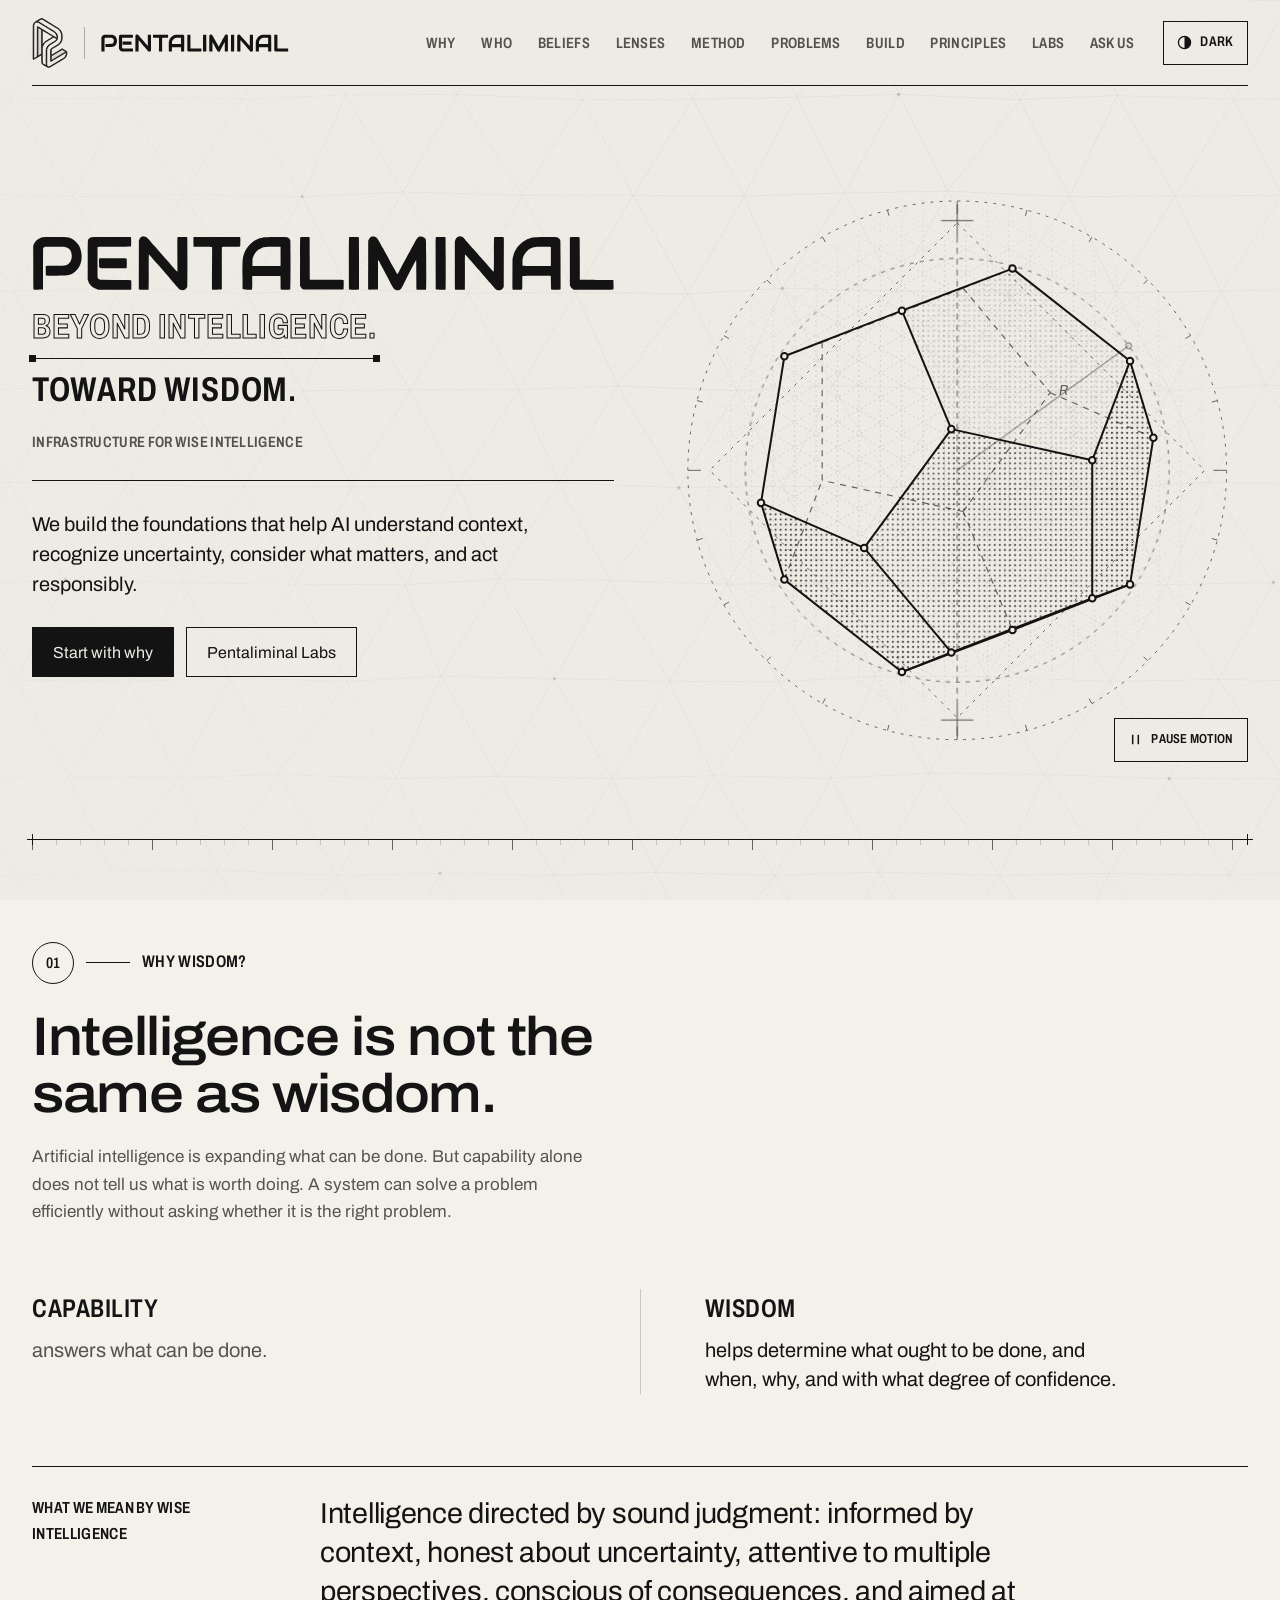
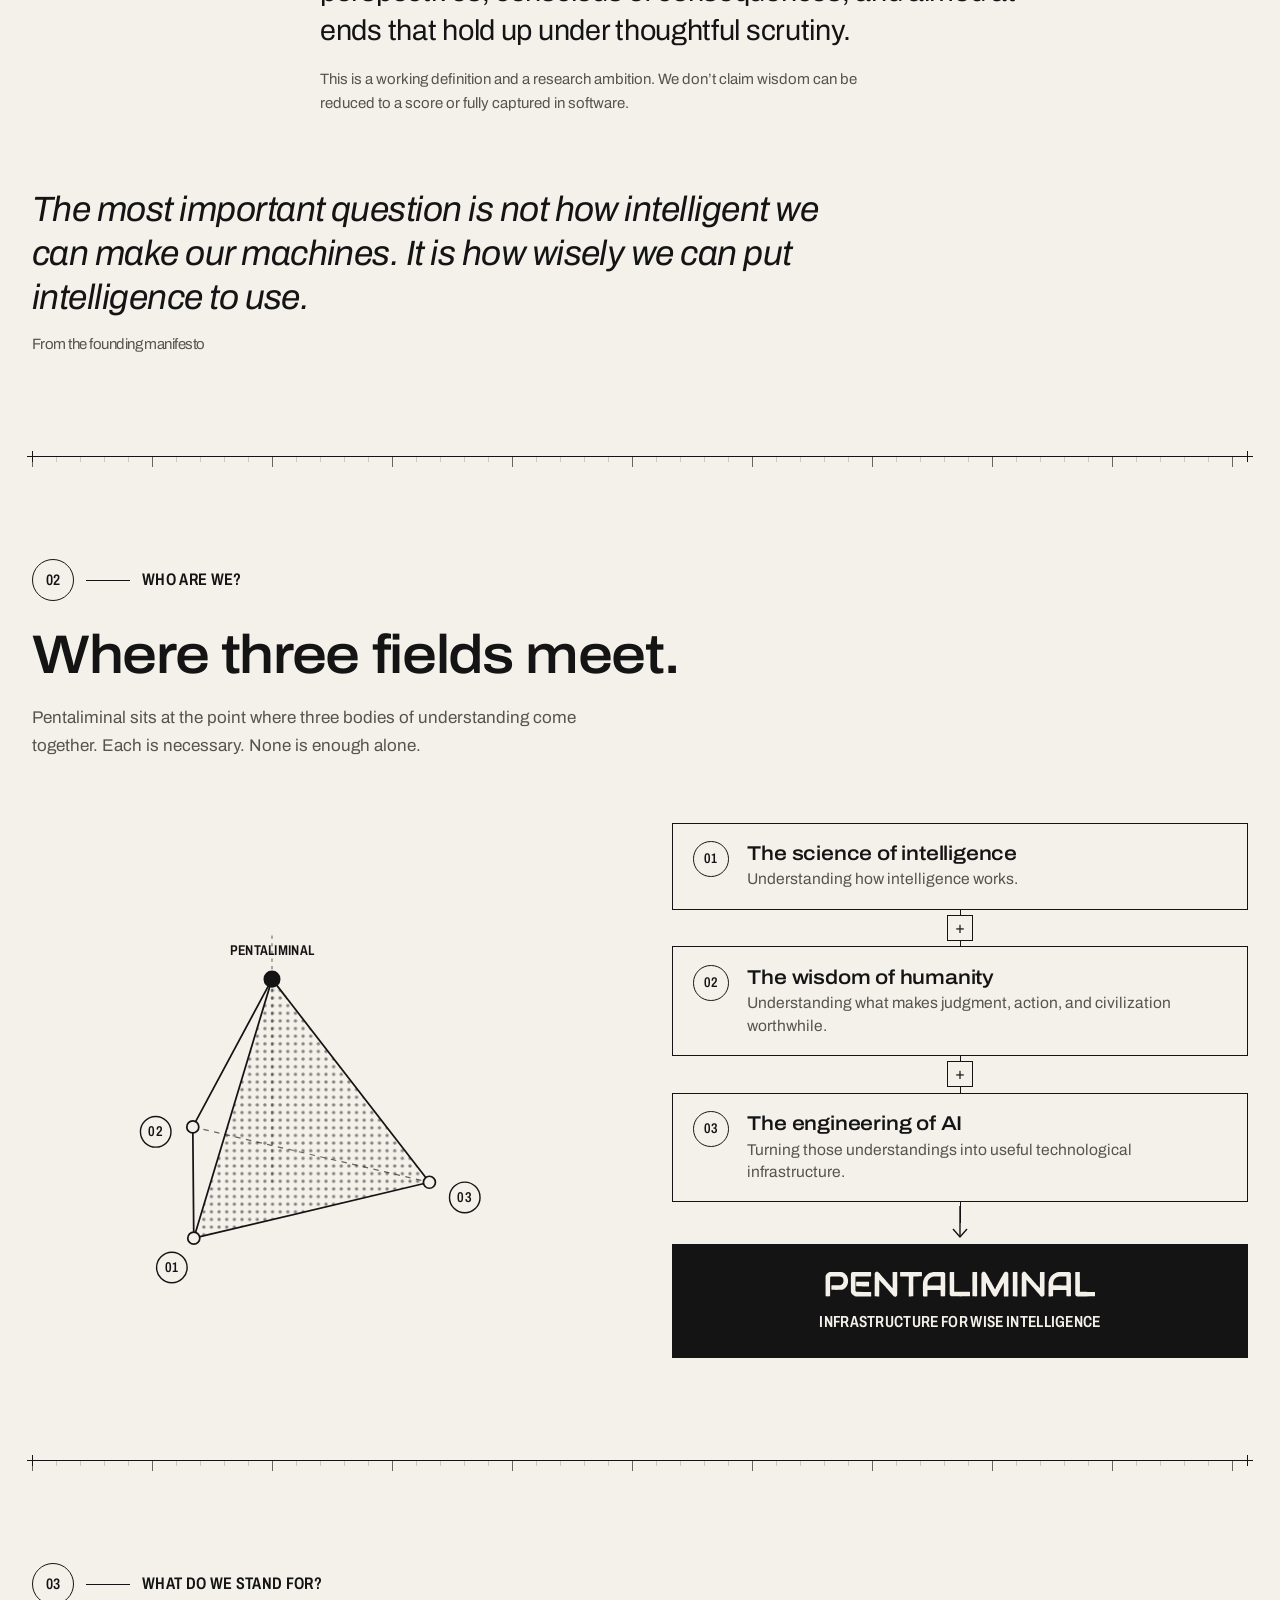
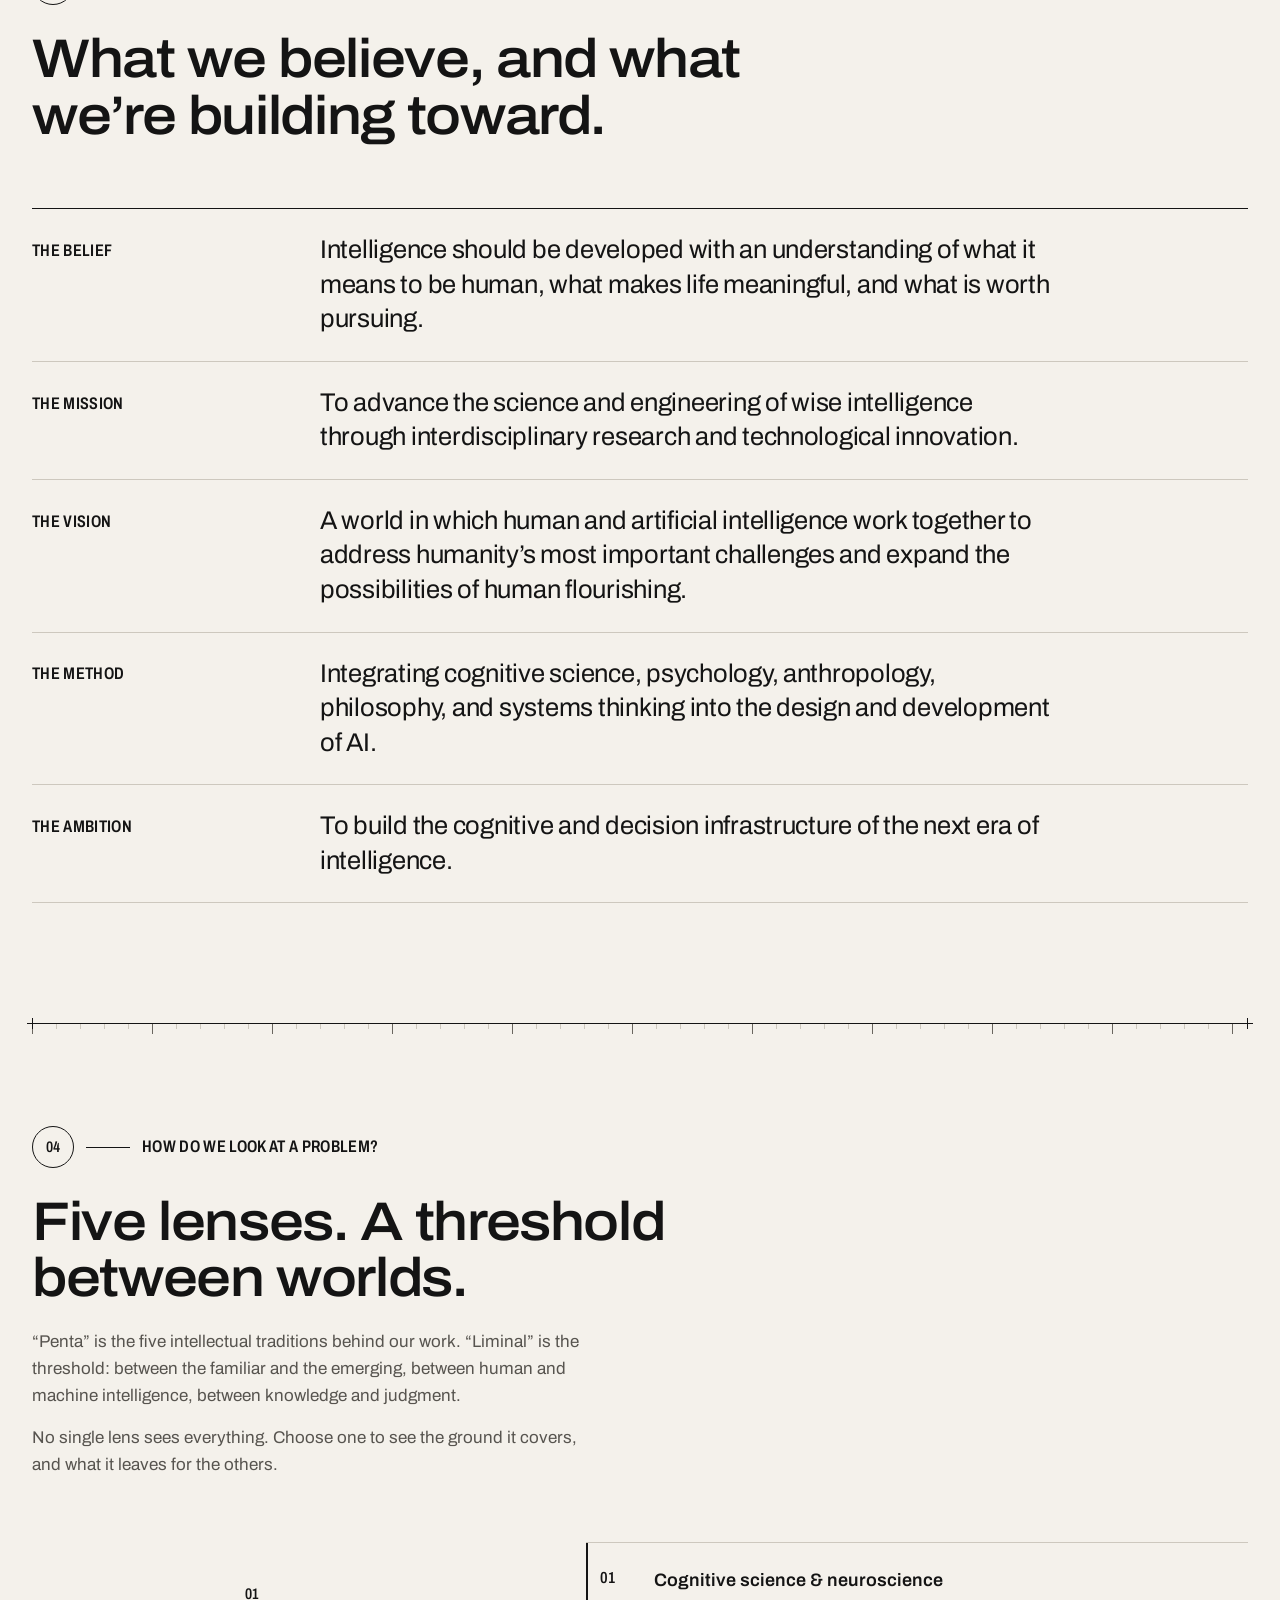
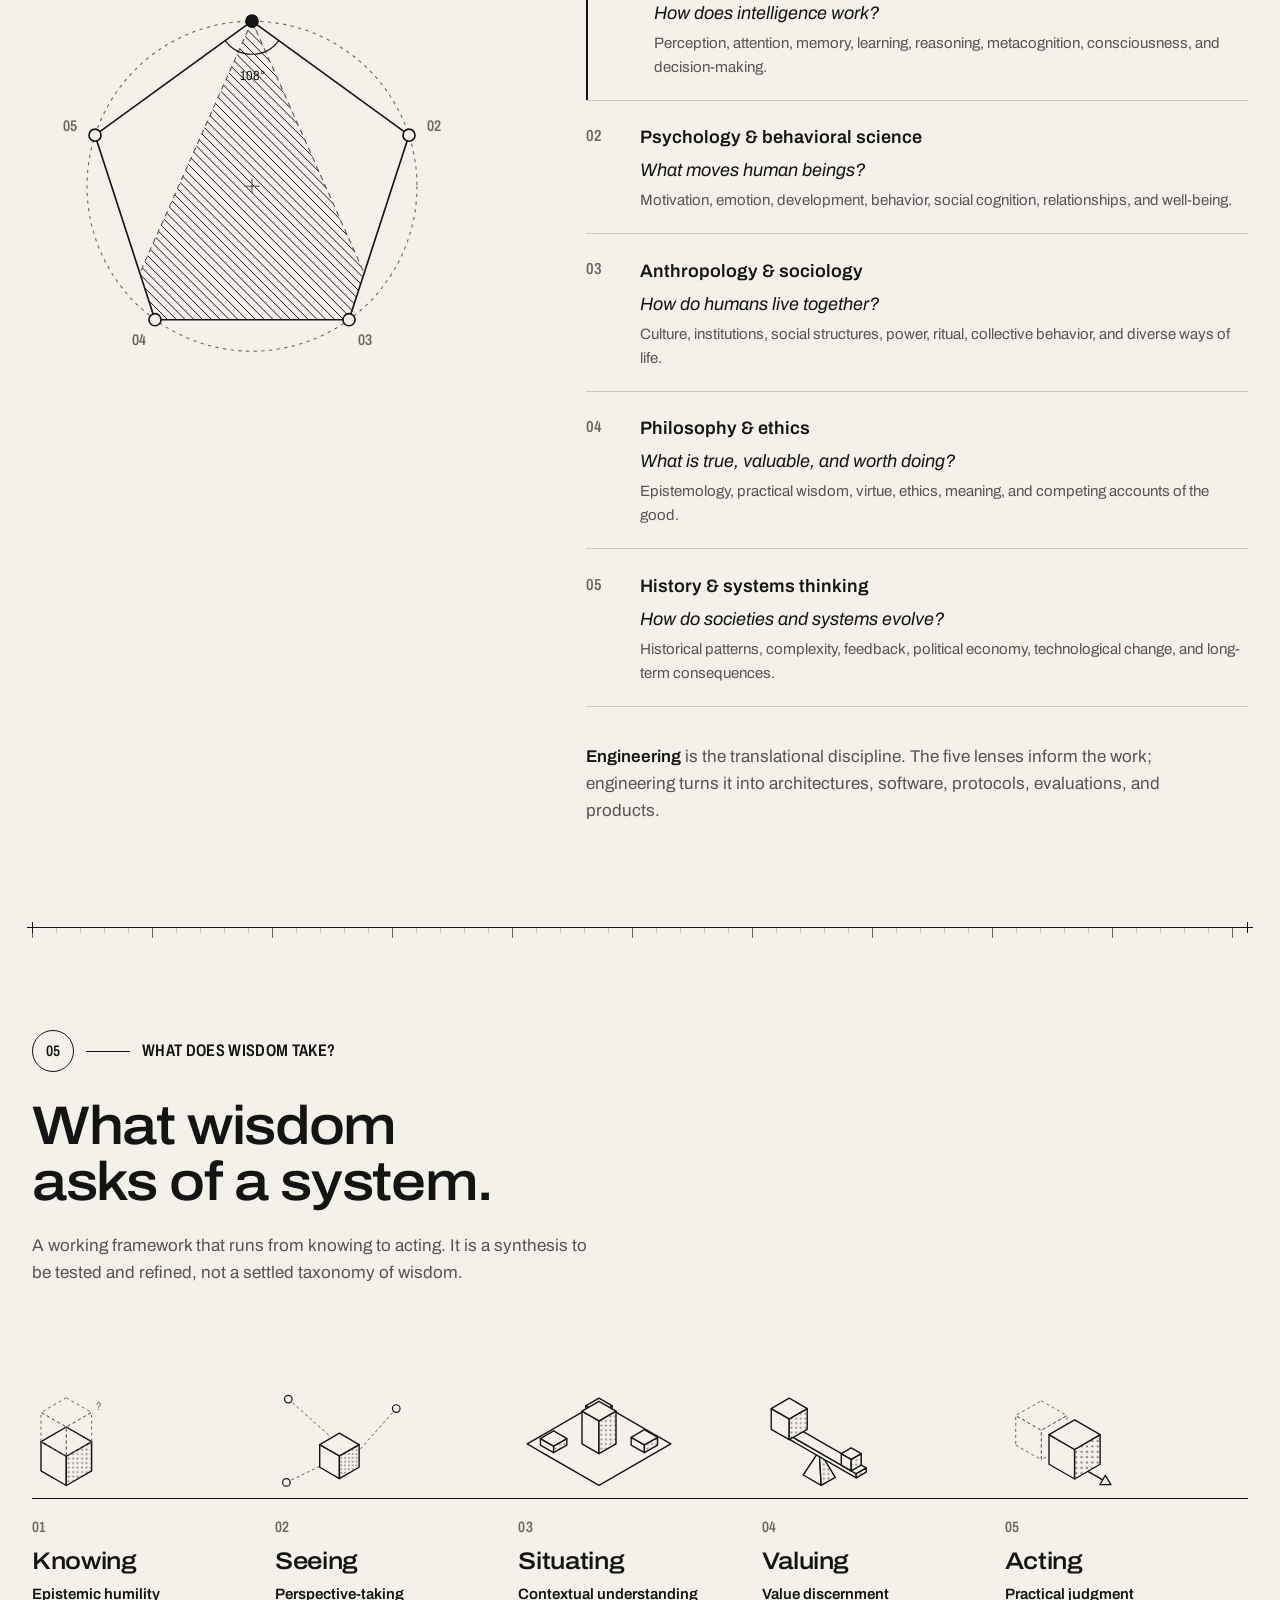
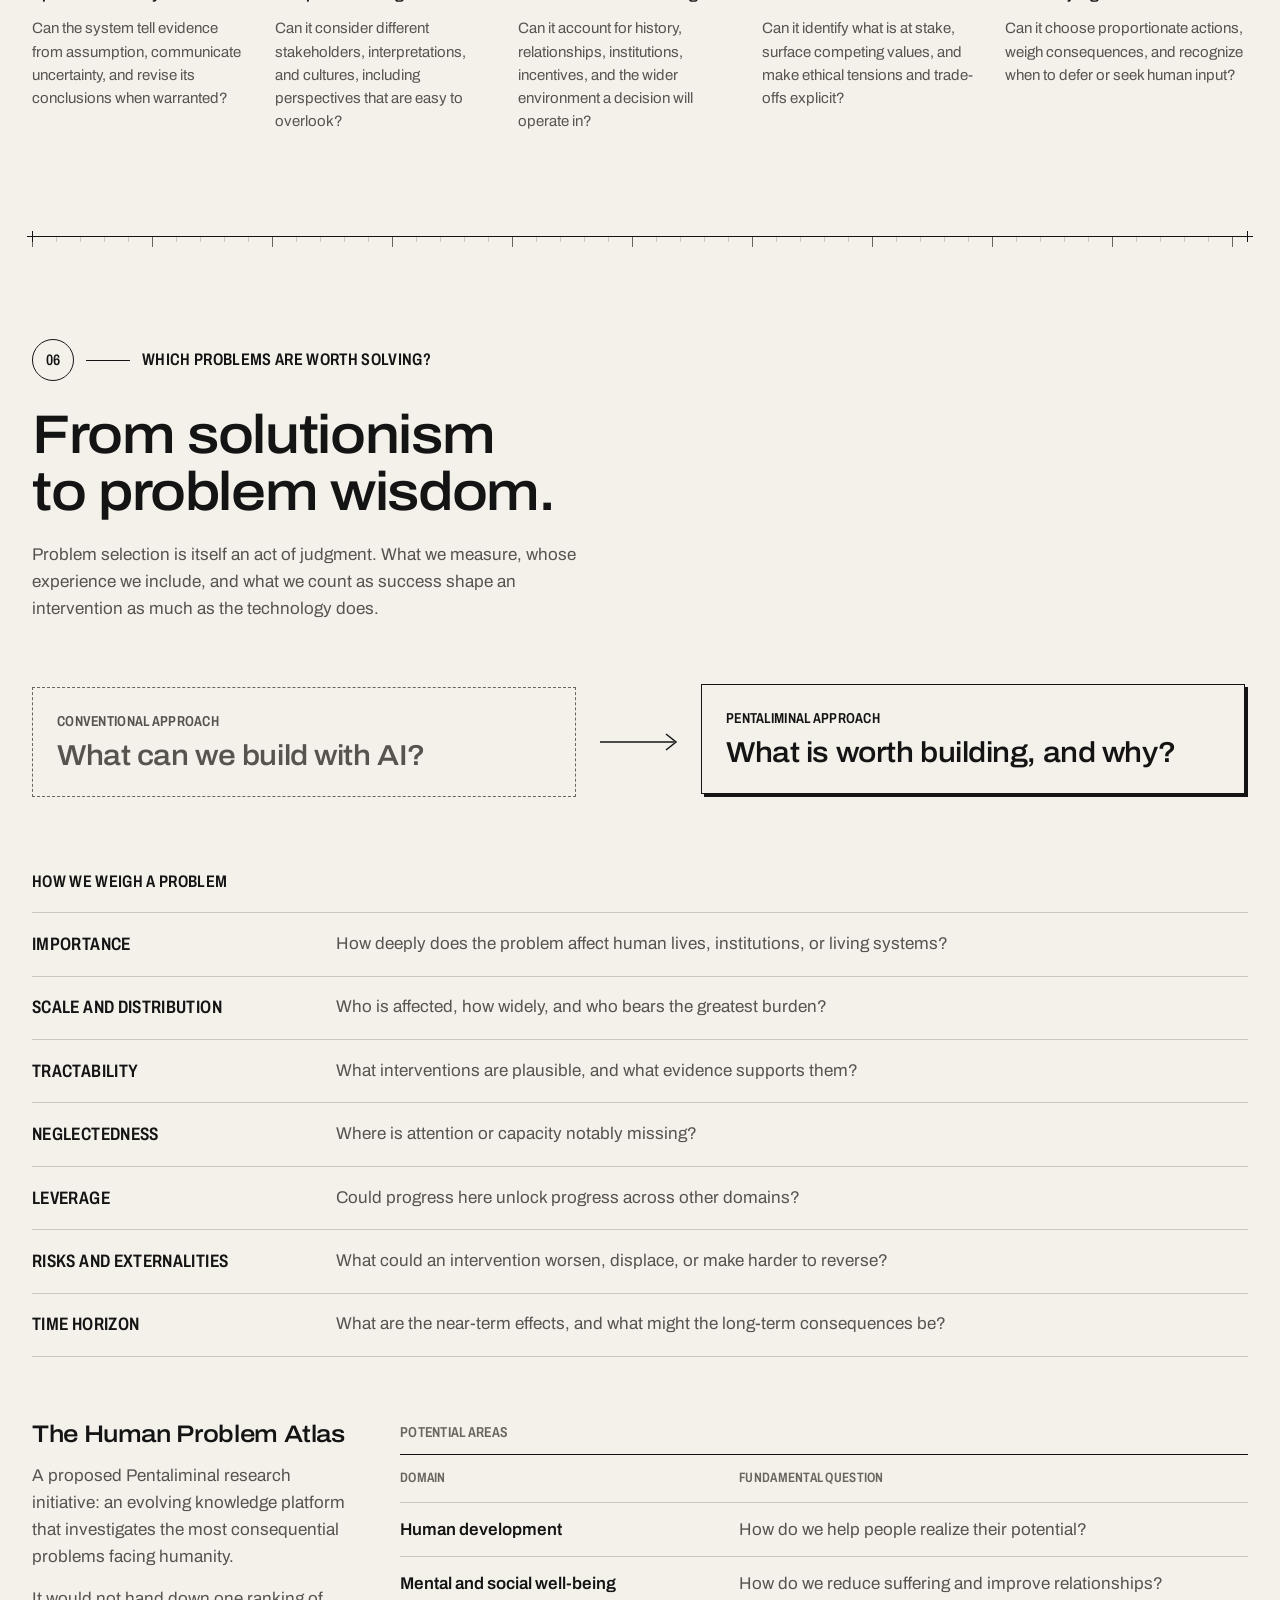
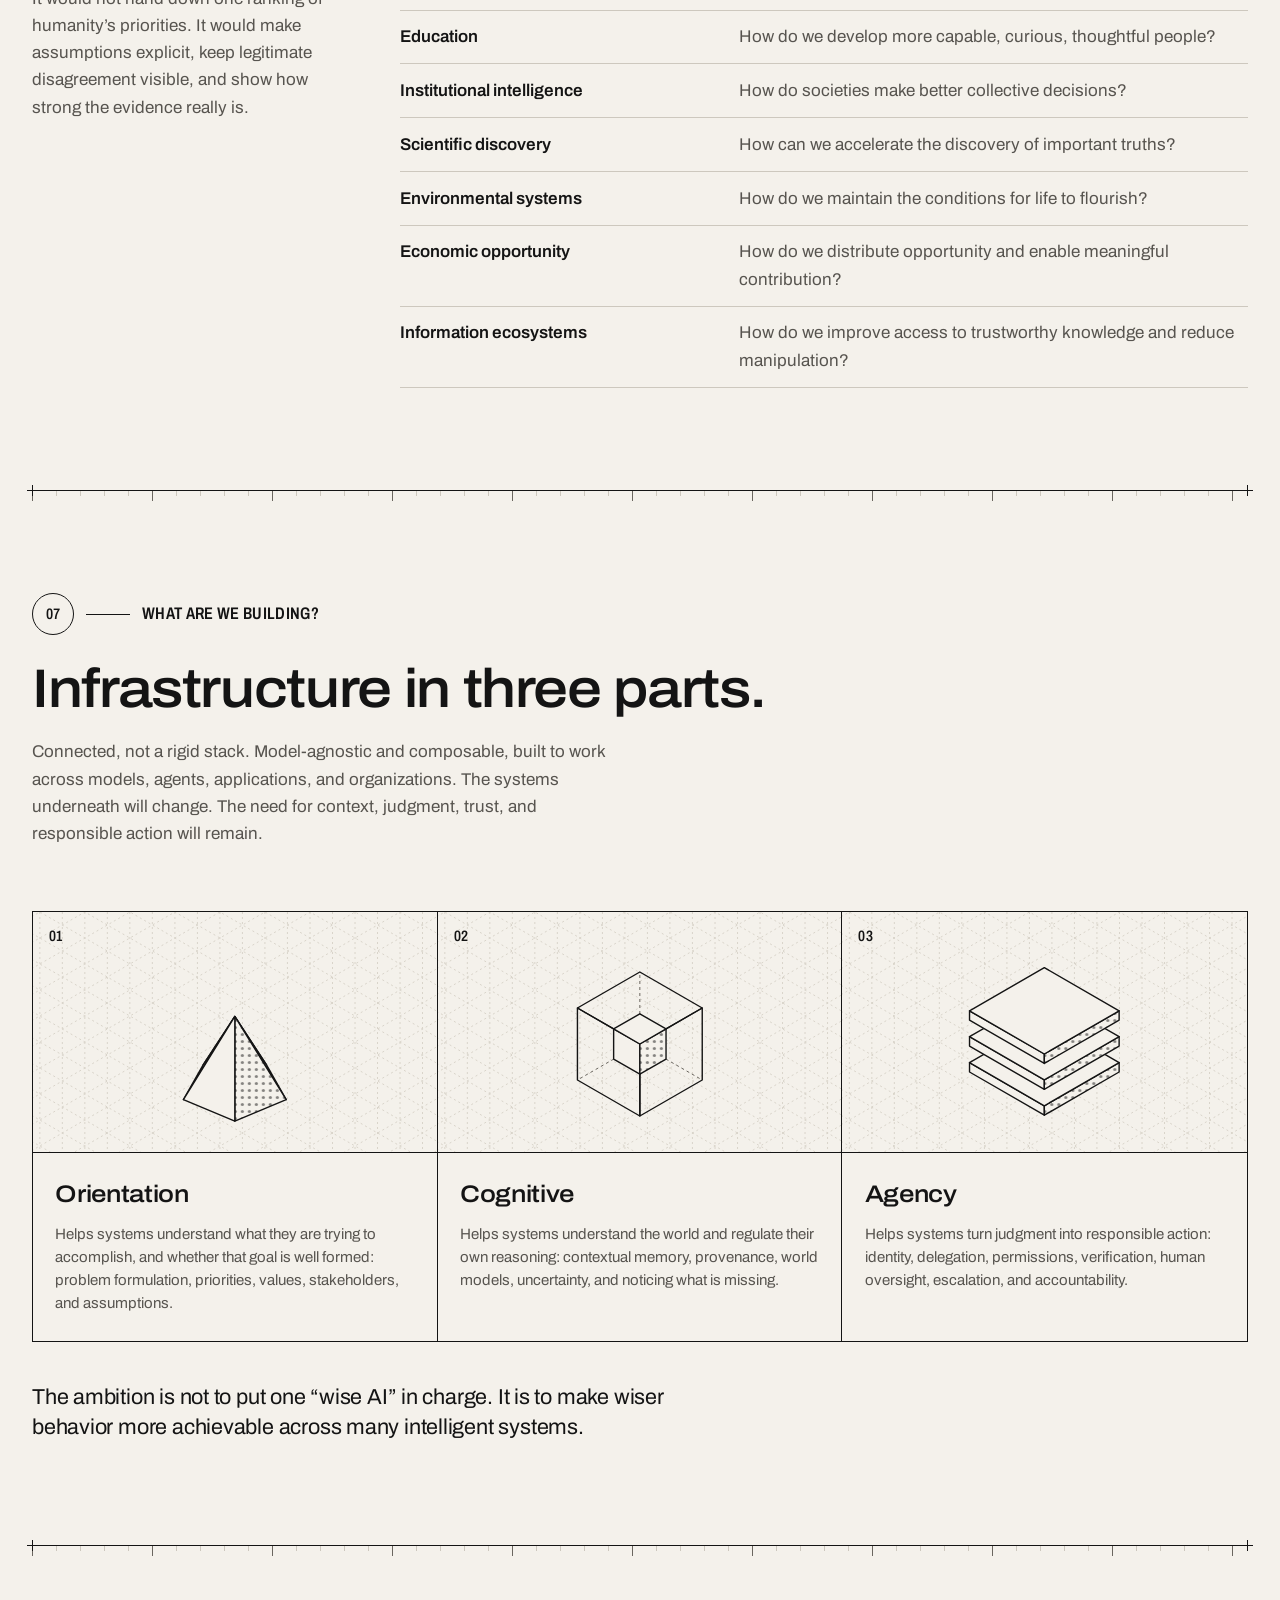
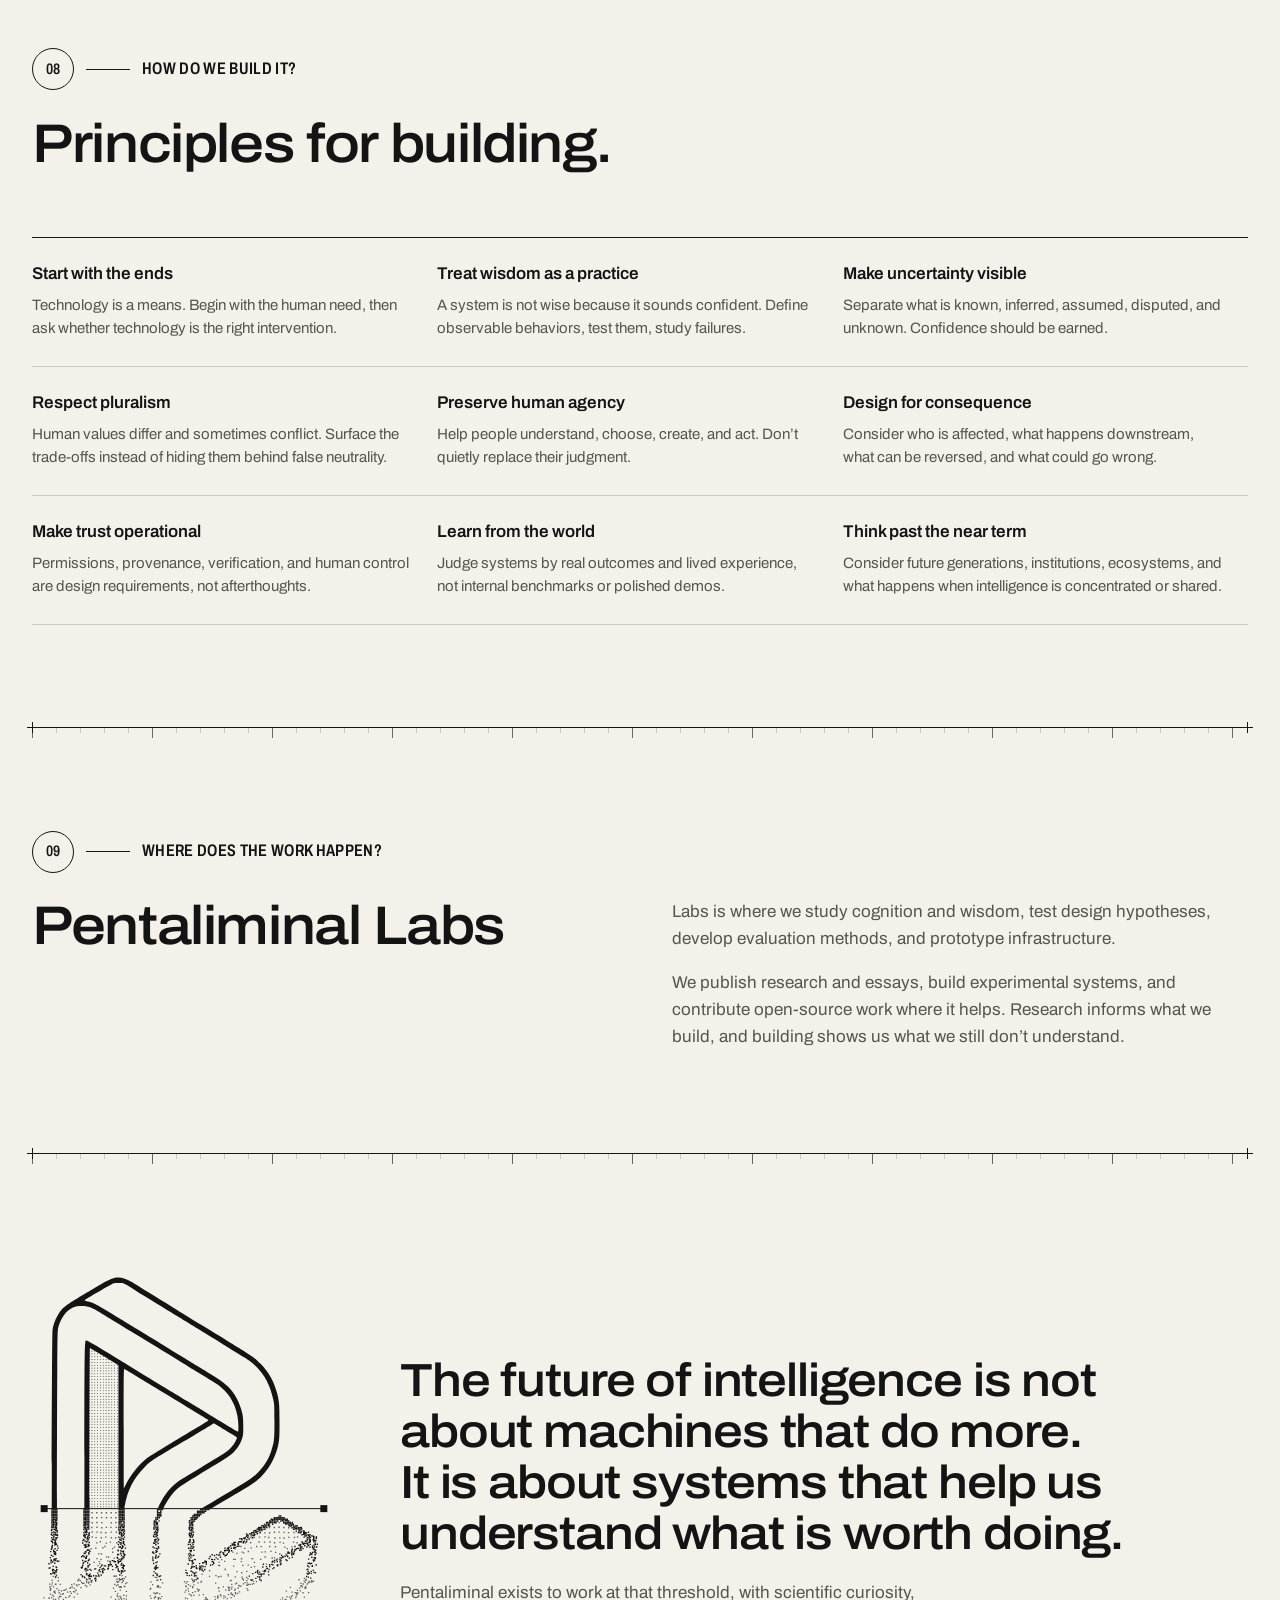
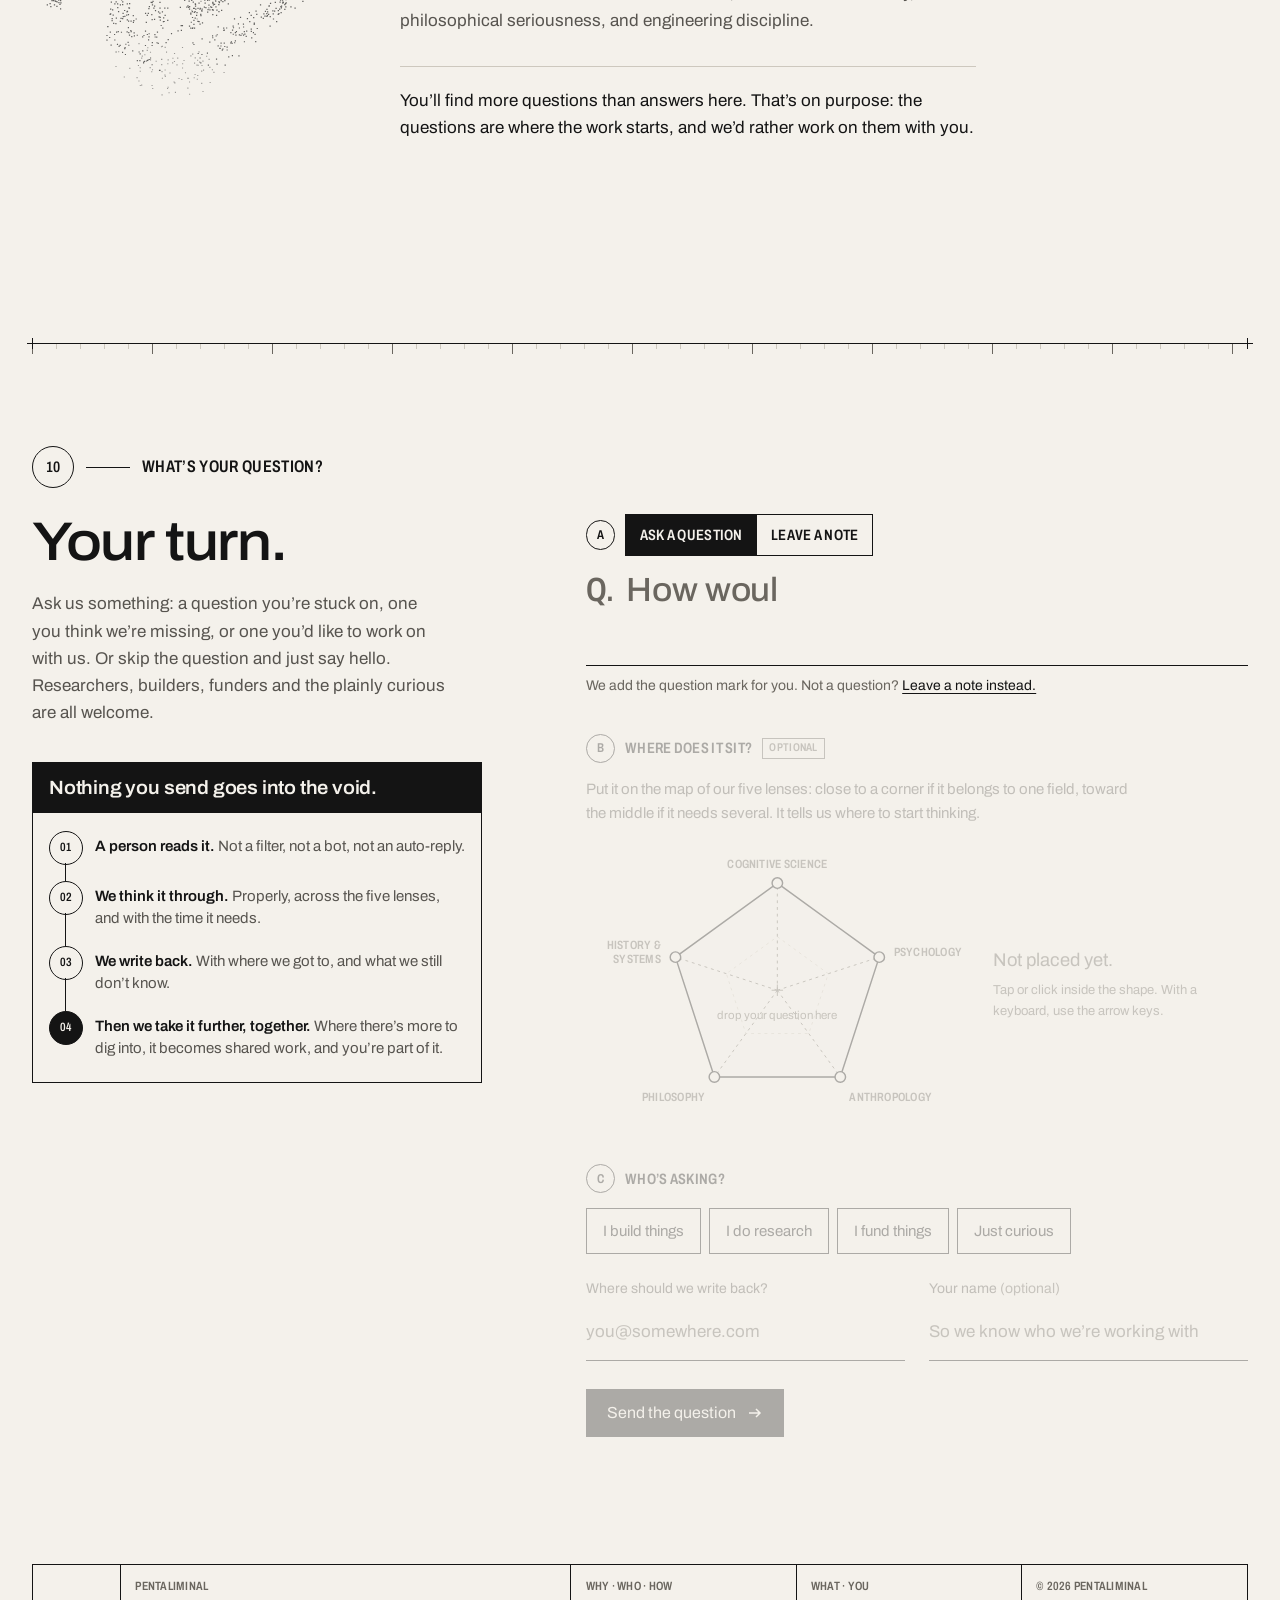
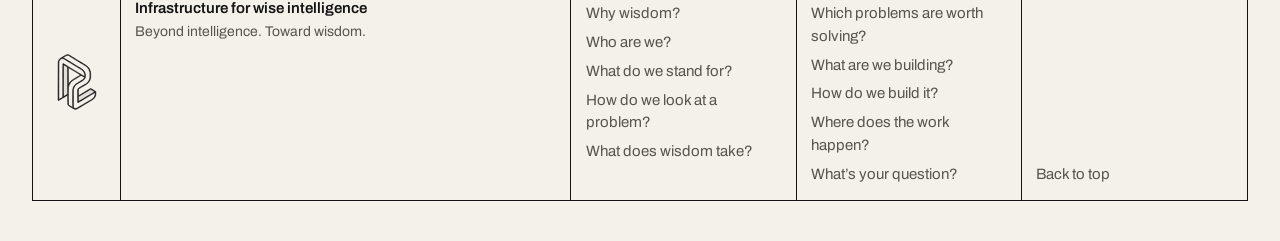
==== commit 8dea79ee: "Tagline: a threshold crossing instead of the halftone depth "Beyond intelligence." is drawn in outli" ====
--- a/docs/index.html
+++ b/docs/index.html
@@ -97,7 +97,7 @@
       <div class="hero-copy">
         <h1 class="sr">Pentaliminal</h1>
         <svg class="wm-big" viewBox="0 0 938 90" aria-hidden="true"><use href="#wordmark"/></svg>
-        <p class="tagline cap"><span class="tl-a">Beyond intelligence.</span> <span class="tl-b">Toward wisdom.</span></p>
+        <p class="tagline cap"><span class="tl-a">Beyond intelligence.</span> <span class="tl-sill" aria-hidden="true"></span><span class="tl-b"><span class="tl-ink">Toward wisdom.</span><span class="tl-ghost" aria-hidden="true">Toward wisdom.</span></span></p>
         <p class="meta cap">Infrastructure for wise intelligence</p>
         <hr>
         <p class="lede">We build the foundations that help AI understand context, recognize uncertainty, consider what matters, and act responsibly.</p>
--- a/docs/assets/styles.css
+++ b/docs/assets/styles.css
@@ -194,19 +194,37 @@
 .hero { display: grid; grid-template-columns: minmax(0, 1fr) minmax(0, 1fr); gap: clamp(1.5rem, 4vw, 4rem); align-items: center; padding-block: clamp(2rem, 5vw, 4rem) clamp(3rem, 6vw, 5rem); }
 .hero-copy { min-width: 0; container-type: inline-size; }
 .hero .wm-big { display: block; width: 100%; max-width: 640px; height: auto; }
-/* the tagline is sized to the column, so it runs the same width as the wordmark */
-.tagline { margin-top: 1.1rem; font-size: min(2.2vw, 2rem); font-size: min(5.9cqi, 37px); line-height: 1.12; font-weight: 650; }
+/* The tagline crosses a threshold. "Beyond intelligence." is drawn in outline, like construction lines on a
+   drawing; below a sill line (with the same square end marks as the threshold under the monogram), "Toward
+   wisdom." is inked in solid. On load the ink crosses over: a hairline moves left to right and the outlined
+   words turn solid behind it. At rest everything is crisp and fully legible. */
+.tagline { display: grid; justify-items: start; width: max-content; max-width: 100%; margin-top: 1.1rem; font-size: min(2.2vw, 2rem); font-size: min(5.9cqi, 37px); line-height: 1.12; font-weight: 650; }
 .tagline .tl-a, .tagline .tl-b { white-space: nowrap; }
 .tagline .tl-a { color: var(--ink-2); }
-/* "Toward wisdom." stays real, solid text; its halftone depth is drawn on a canvas behind it */
-.tagline .tl-b { position: relative; isolation: isolate; color: var(--ink); }
-.tagline .tl-b.tw {
-  /* a thin paper halo keeps the letter edges sharp in front of their depth */
-  text-shadow: 1.5px 0 0 var(--paper), -1.5px 0 0 var(--paper), 0 1.5px 0 var(--paper), 0 -1.5px 0 var(--paper),
-    1.1px 1.1px 0 var(--paper), -1.1px 1.1px 0 var(--paper), 1.1px -1.1px 0 var(--paper), -1.1px -1.1px 0 var(--paper);
-}
-.tw-cv { position: absolute; z-index: -1; display: block; pointer-events: none; }
-.tw-base { display: inline-block; width: 0; height: 0; vertical-align: baseline; }
+@supports (-webkit-text-stroke: 1px black) {
+  .tagline .tl-a, .tagline .tl-ghost { color: transparent; -webkit-text-stroke: max(.8px, .03em) var(--ink); }
+}
+.tl-sill { position: relative; justify-self: stretch; height: 1px; margin: .32em 0 .36em; background: var(--ink); transform-origin: 0 50%; }
+.tl-sill::before, .tl-sill::after { content: ""; position: absolute; top: -3px; width: 7px; height: 7px; background: var(--ink); }
+.tl-sill::before { left: -3.5px; }
+.tl-sill::after { right: -3.5px; }
+.tagline .tl-b { position: relative; color: var(--ink); }
+.tl-ink { position: relative; z-index: 1; }
+.tl-ghost { position: absolute; left: 0; top: 0; user-select: none; pointer-events: none; opacity: 0; }
+@media (prefers-reduced-motion: no-preference) {
+  .hero .tl-sill { animation: sillDraw .9s var(--ease-io) .85s both; }
+  .hero .tl-ghost { animation: ghostHold 1.9s linear .9s both; }
+  .hero .tl-ink { animation: inkCross 1.5s var(--ease-io) 1.55s both; }
+  /* the crossing line: travels with the edge of the ink, then lets go */
+  .hero .tl-b::after {
+    content: ""; position: absolute; z-index: 2; top: -.12em; bottom: -.08em; left: 0; width: 1.5px; background: var(--ink);
+    animation: inkEdge 1.5s var(--ease-io) 1.55s both;
+  }
+}
+@keyframes sillDraw { from { transform: scaleX(0); } }
+@keyframes ghostHold { 0% { opacity: 0; } 15% { opacity: 1; } 92% { opacity: 1; } 100% { opacity: 0; } }
+@keyframes inkCross { from { clip-path: inset(-10% 100% -10% 0); } to { clip-path: inset(-10% -2% -10% 0); } }
+@keyframes inkEdge { 0% { left: 0; opacity: 1; } 88% { opacity: 1; } 100% { left: 100%; opacity: 0; } }
 .meta { margin-top: 1.4rem; font-size: .9375rem; color: var(--ink-2); line-height: 1.35; }
 .hero hr { max-width: 640px; margin: 1.75rem 0; border: 0; border-top: 1px solid var(--ink); }
 .lede { max-width: 32rem; font-size: 1.25rem; line-height: 1.5; }
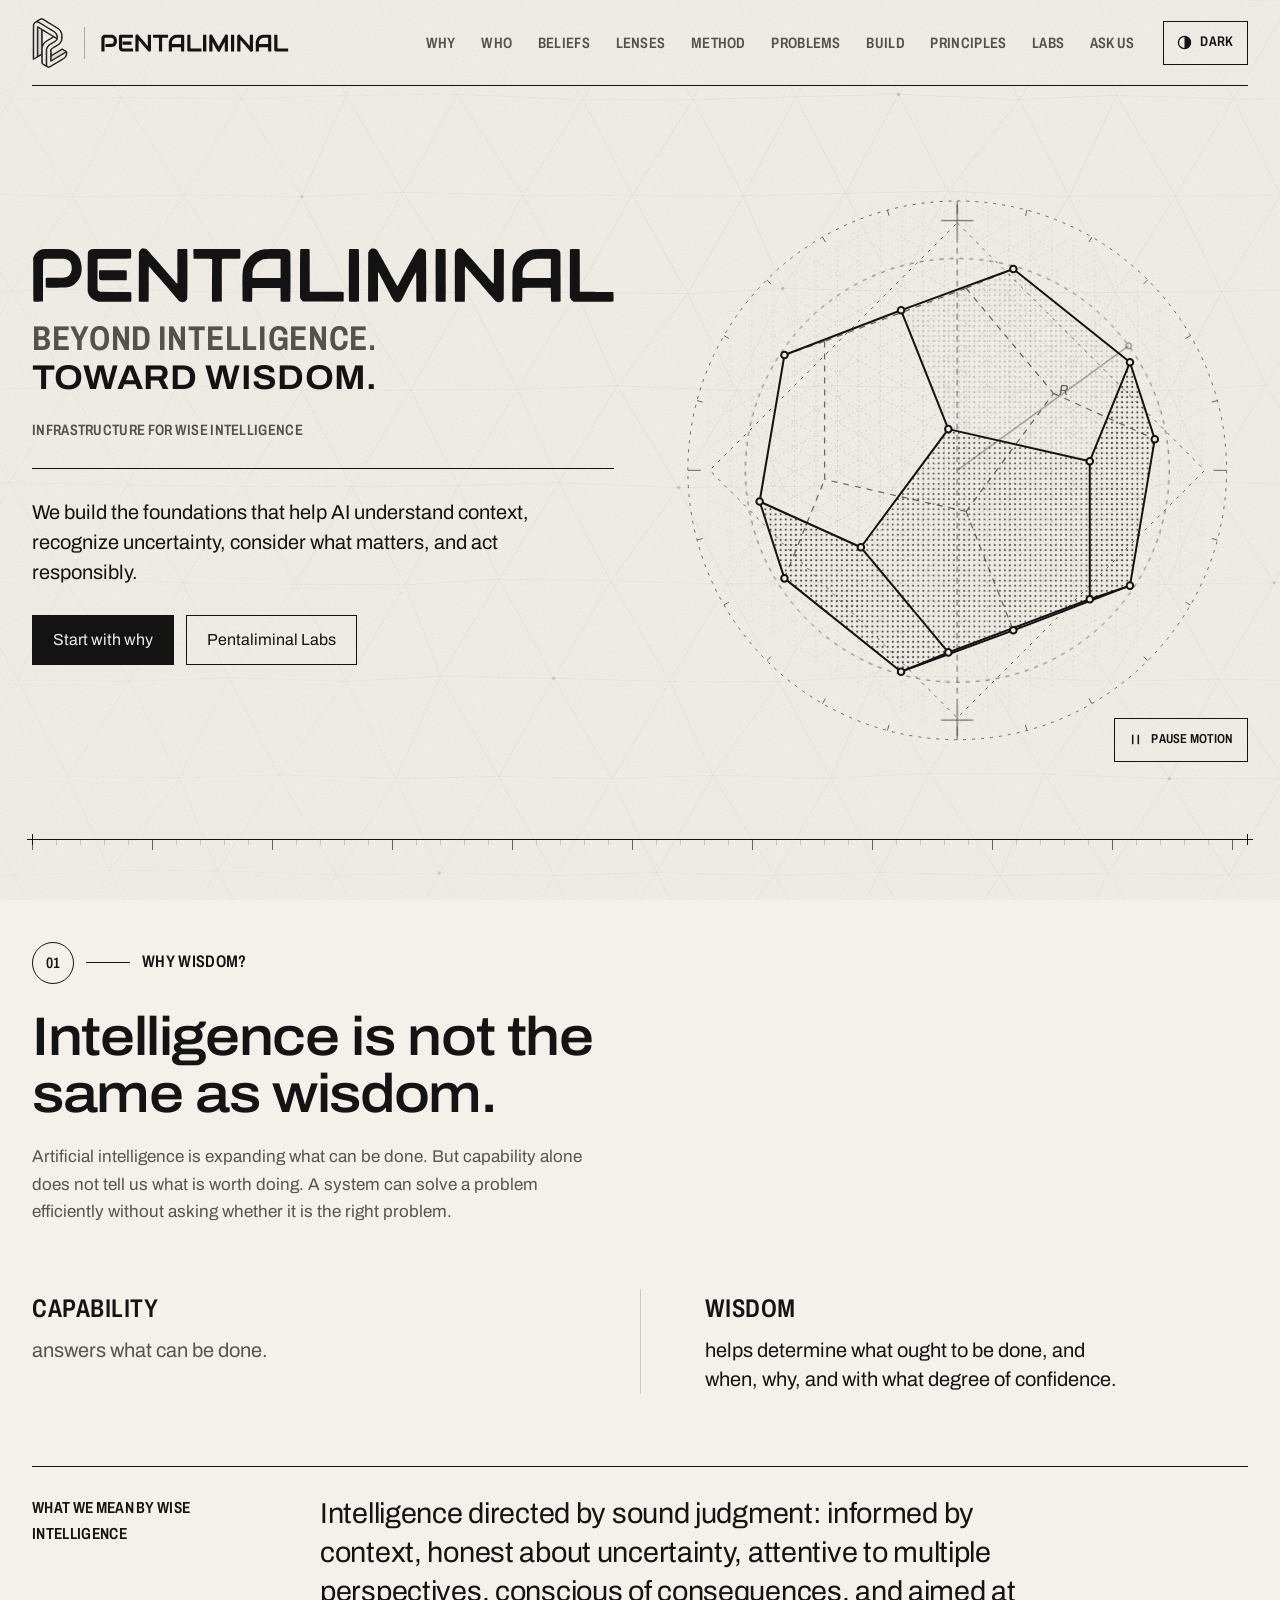
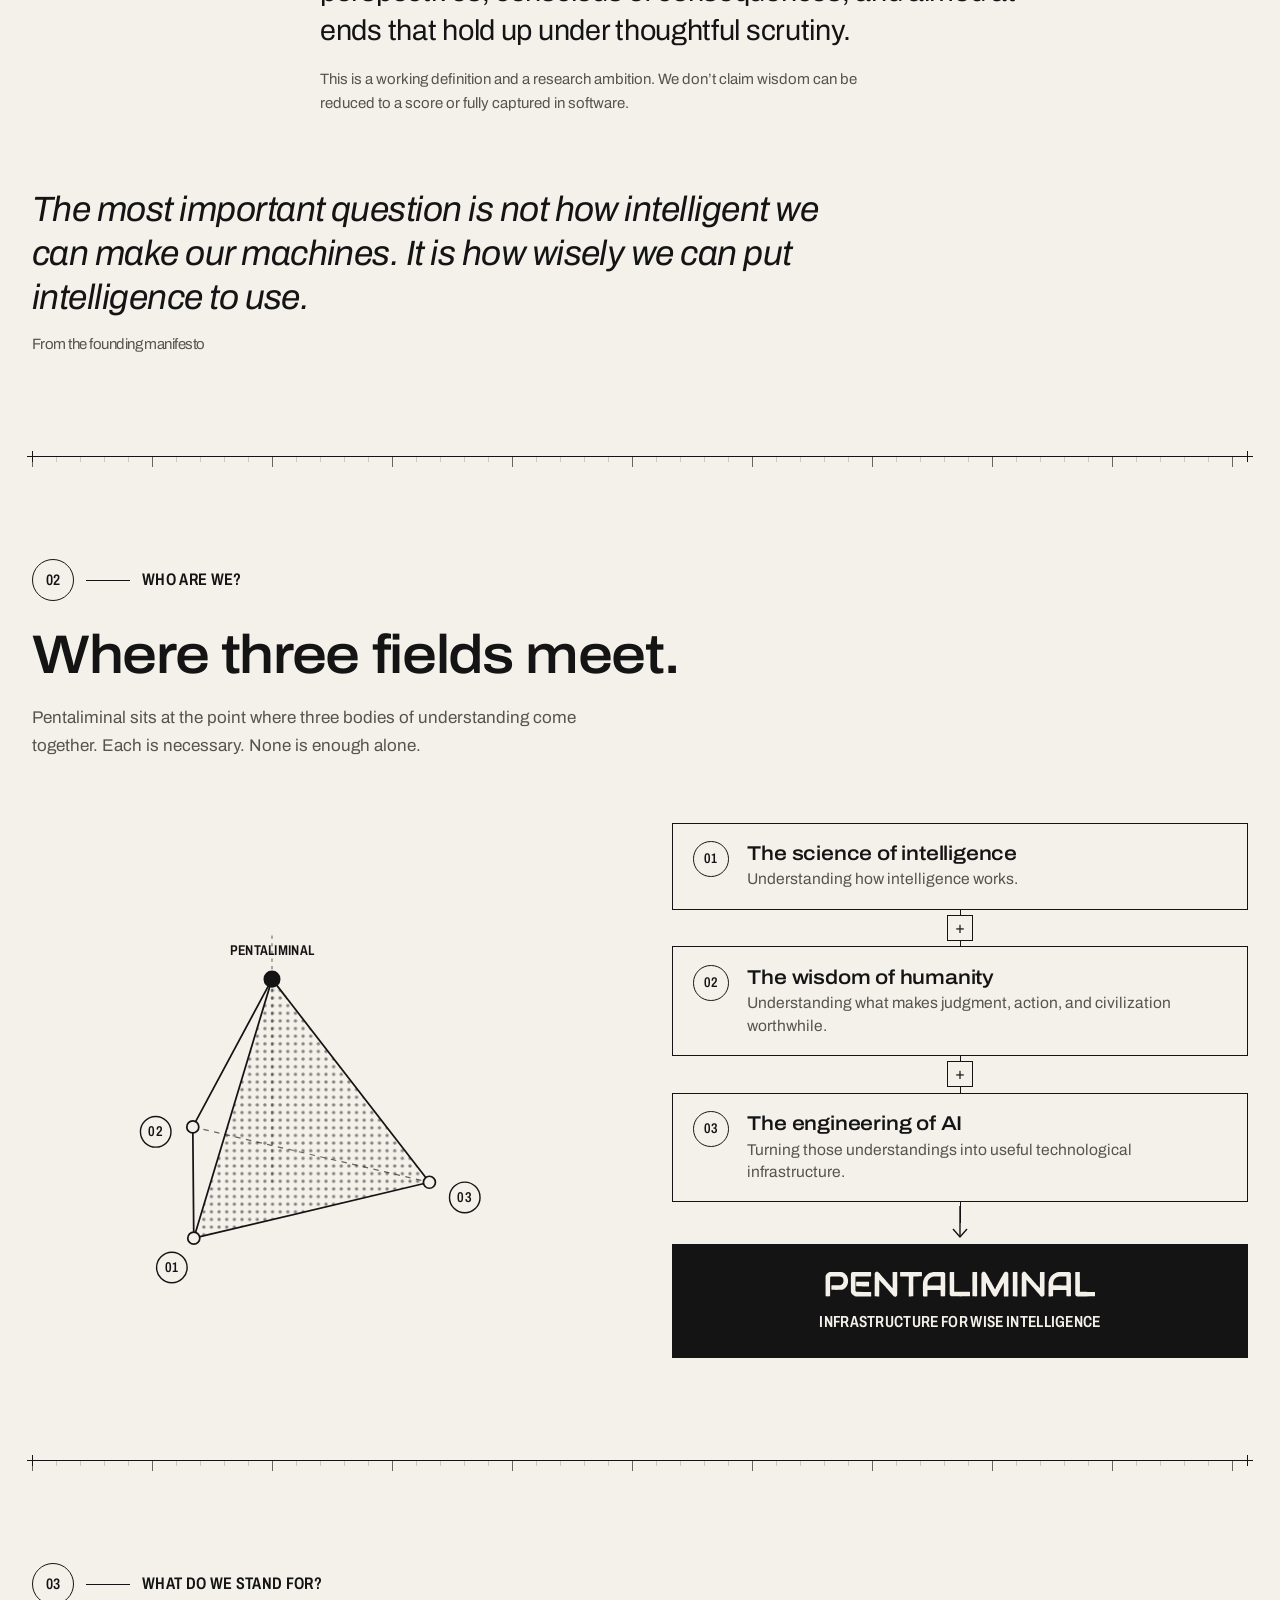
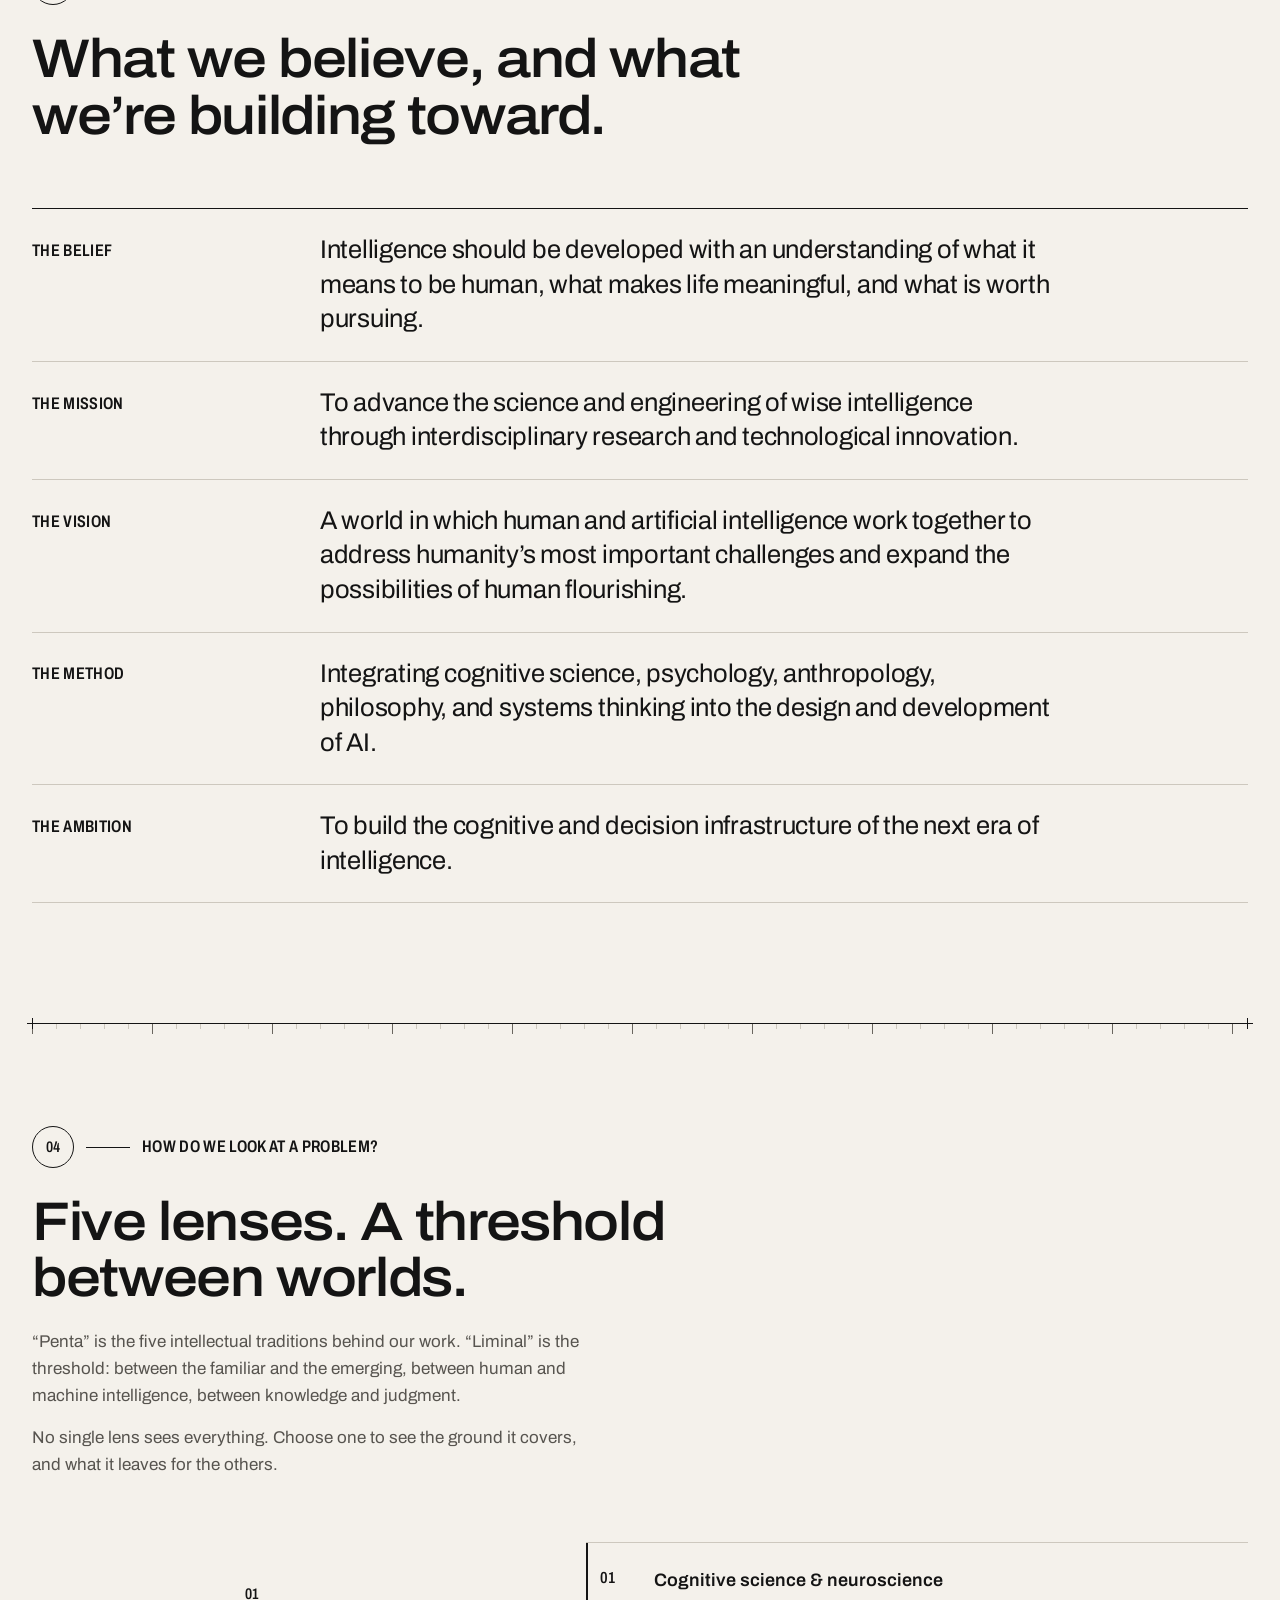
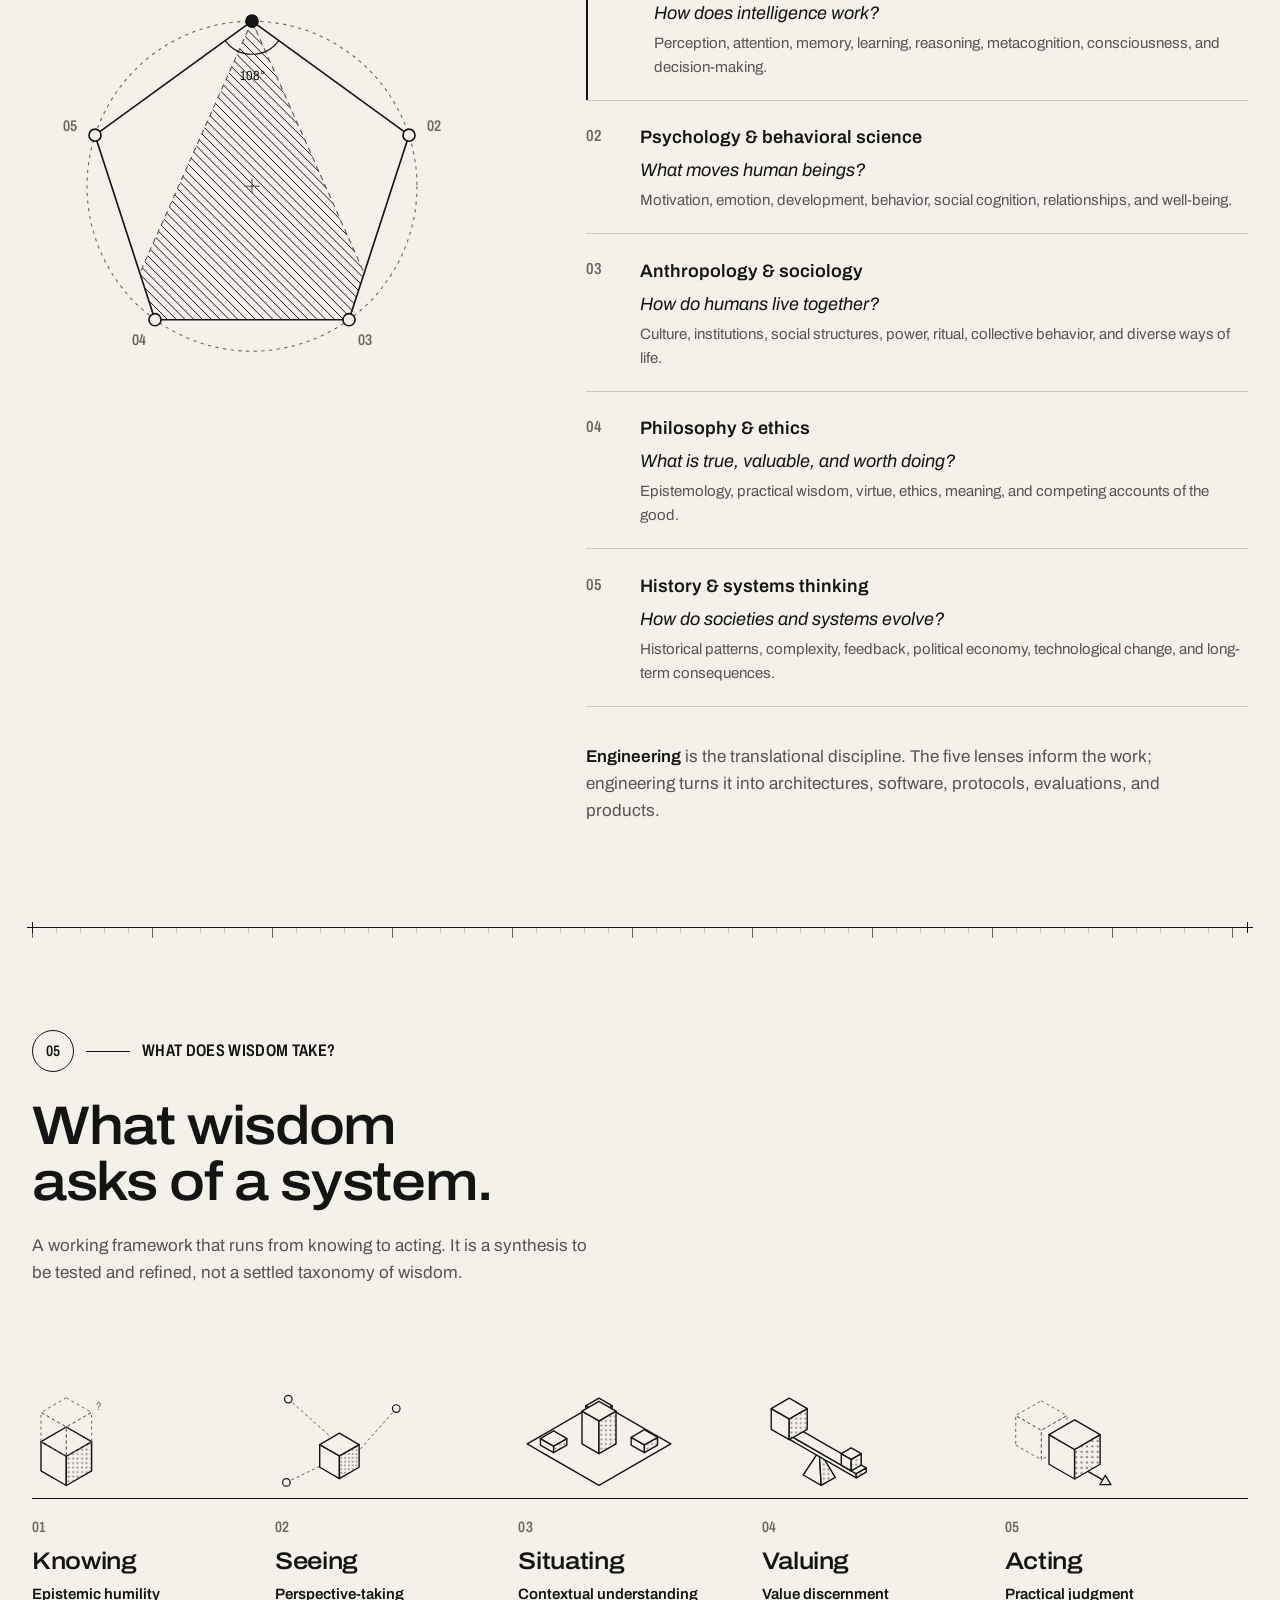
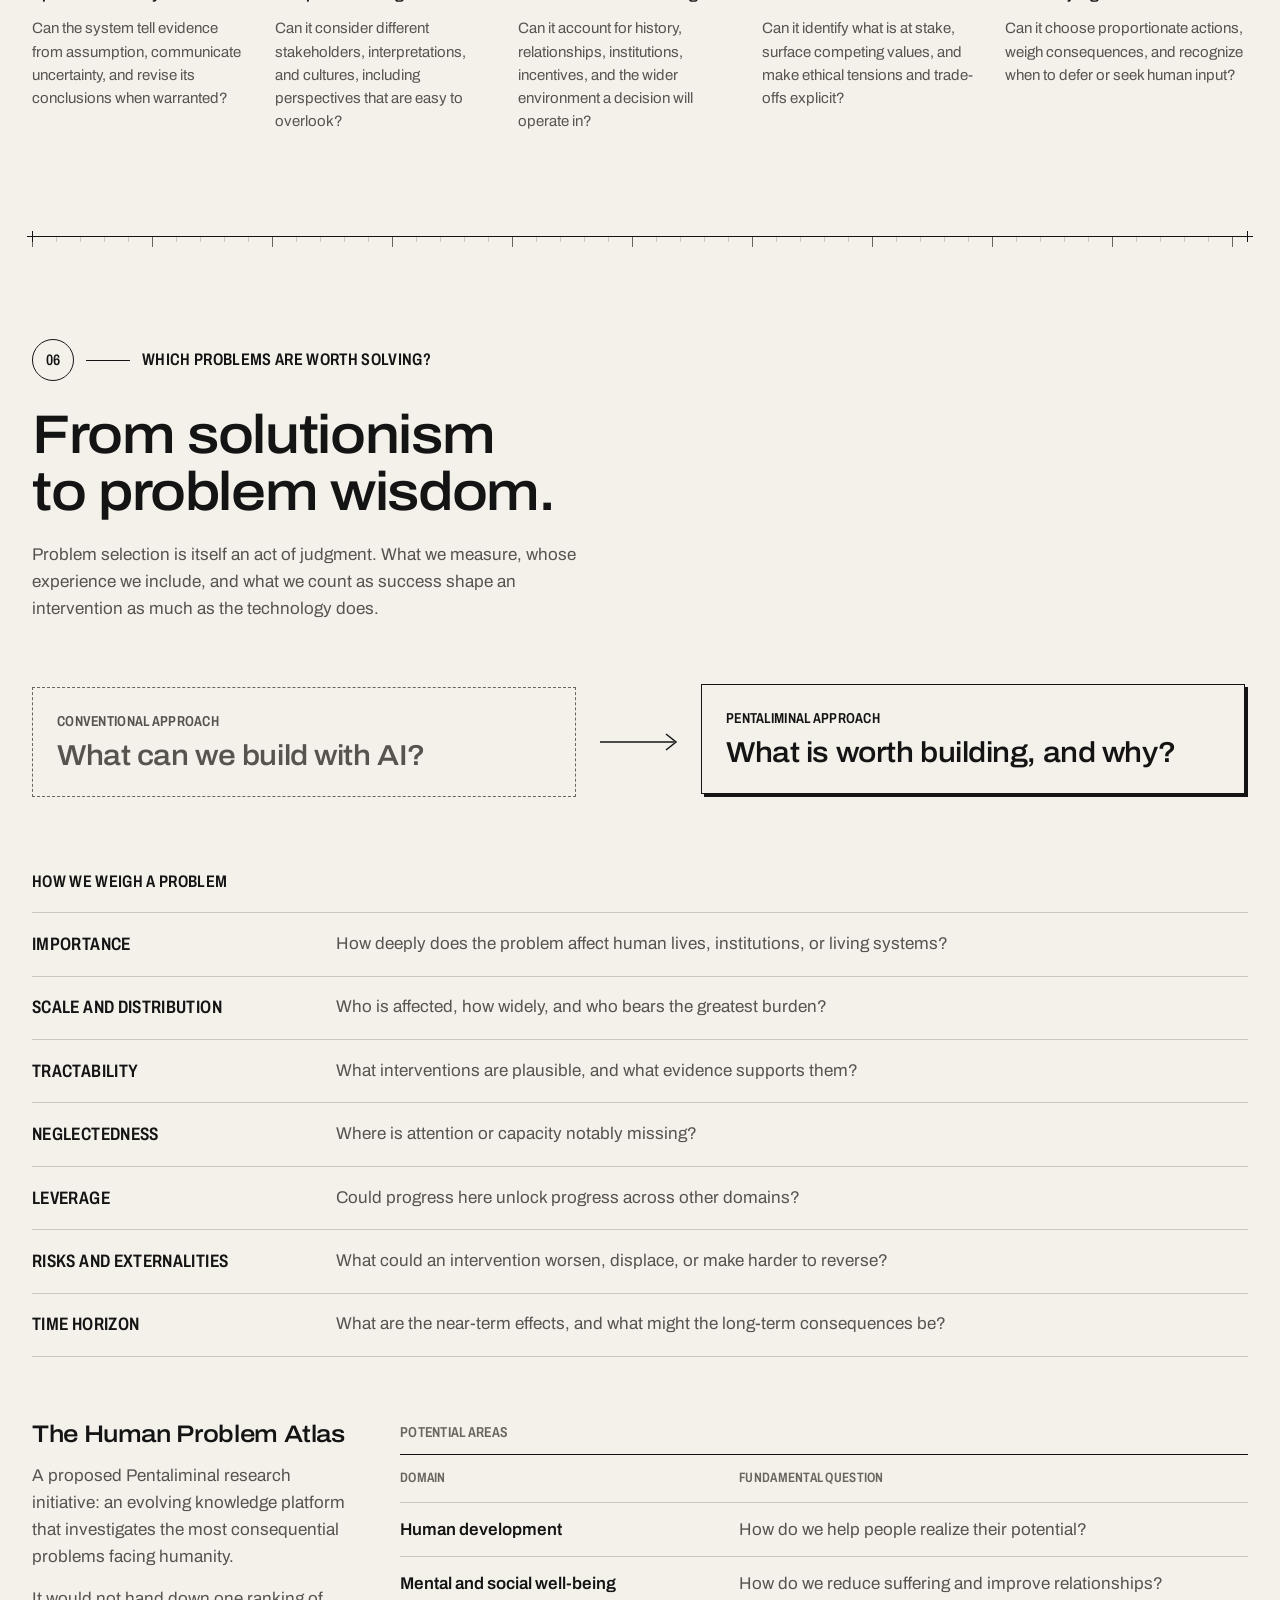
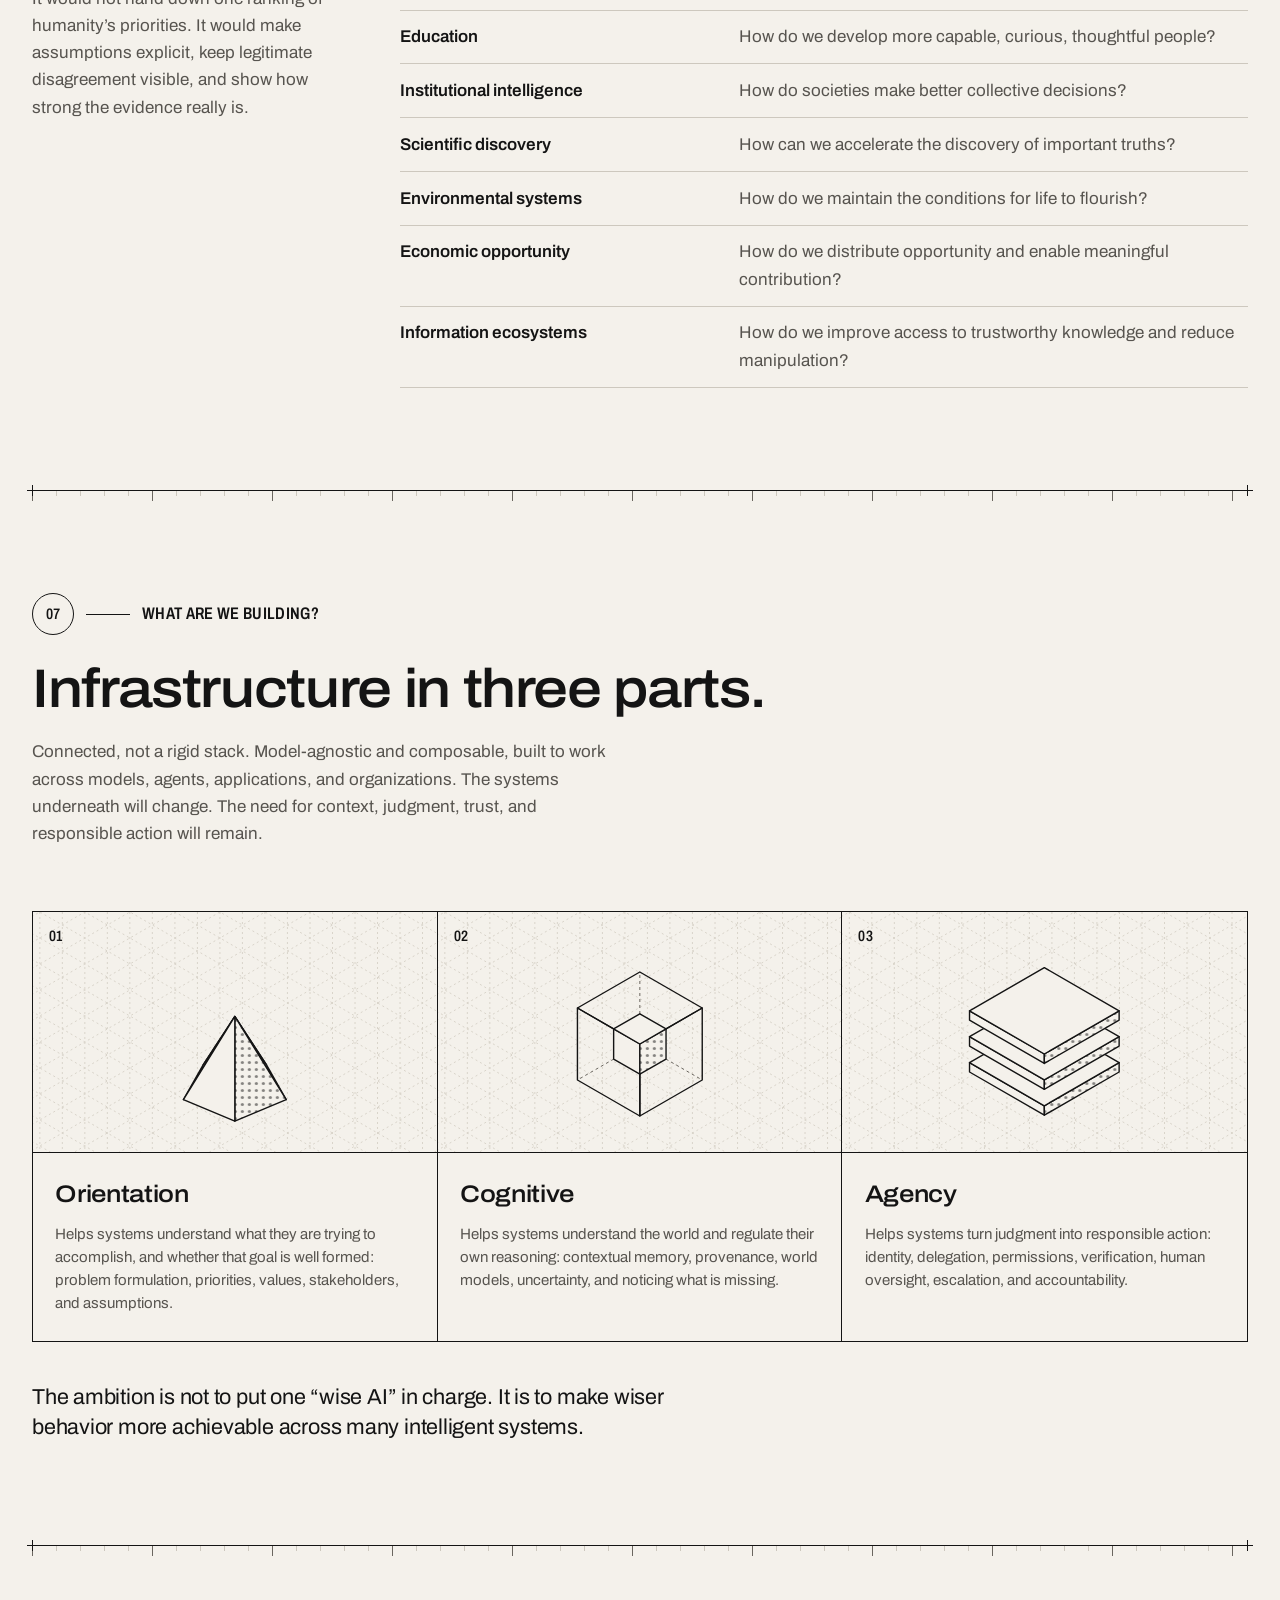
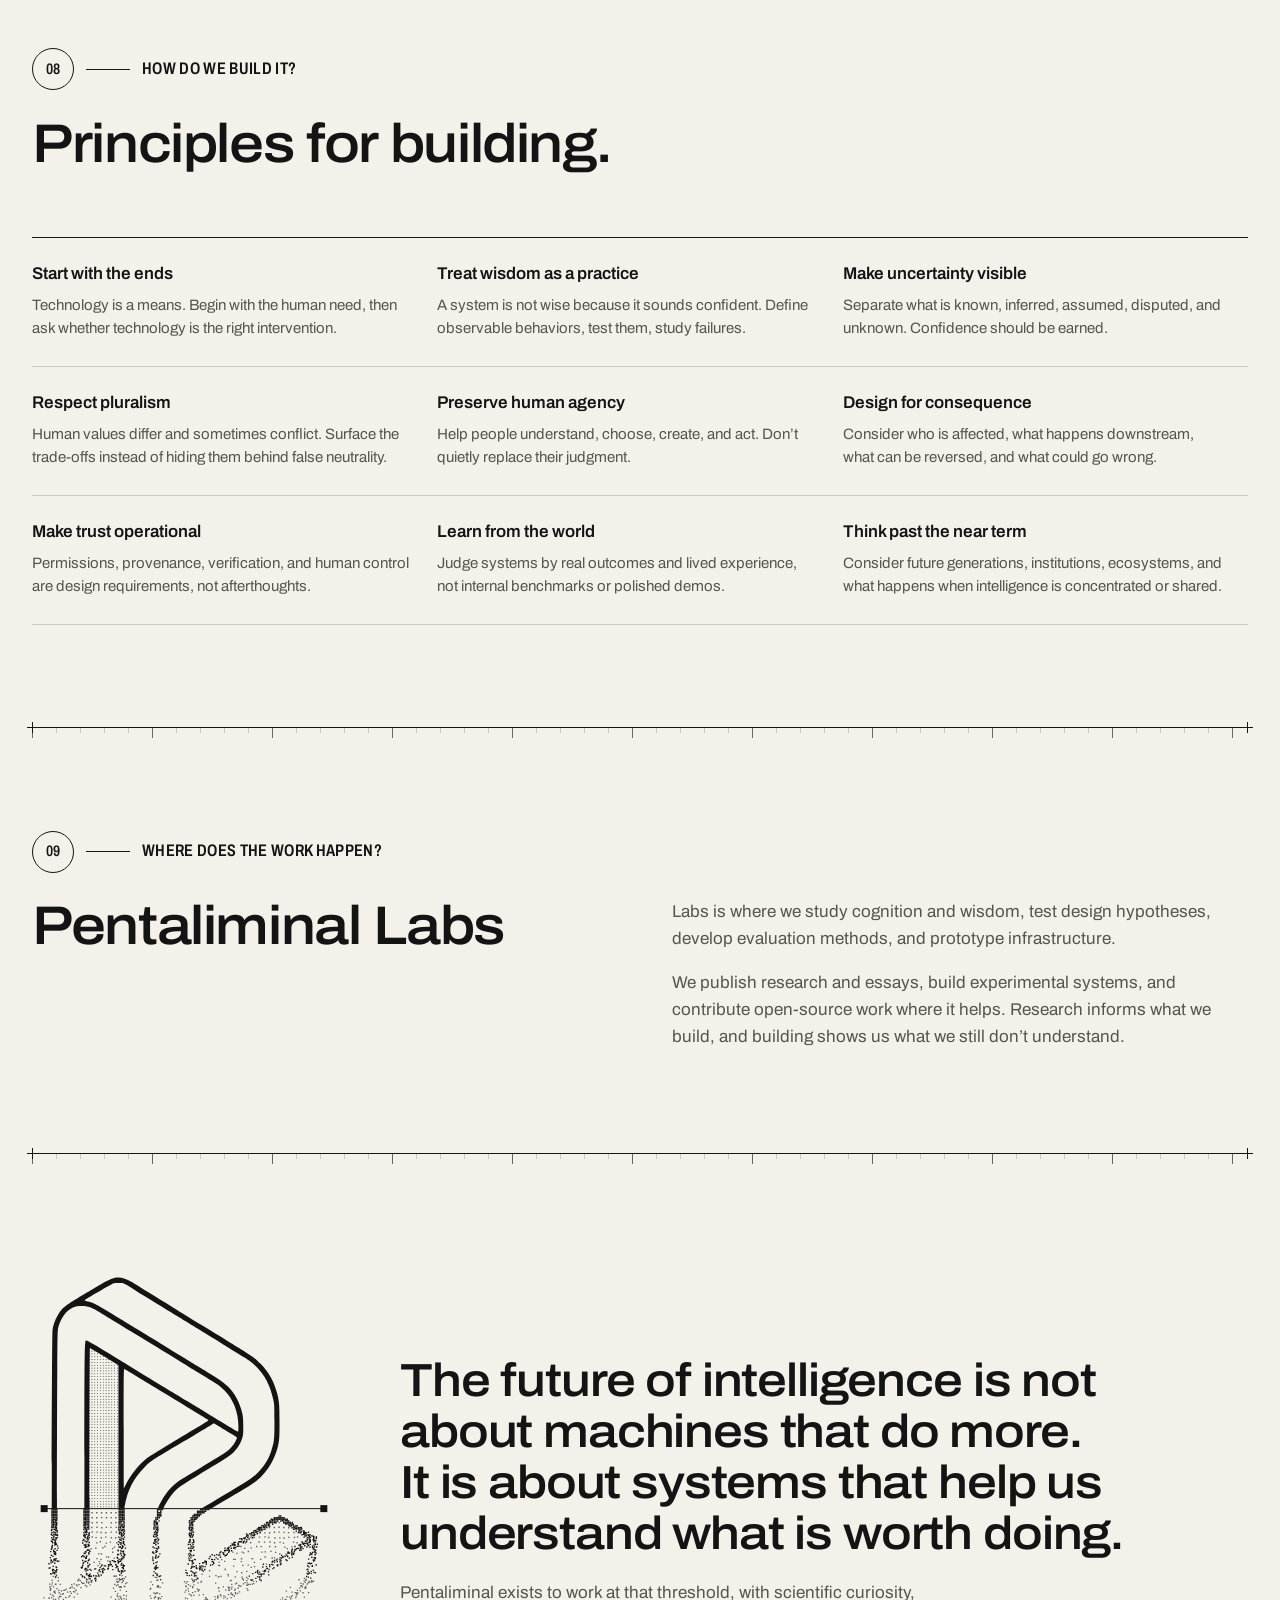
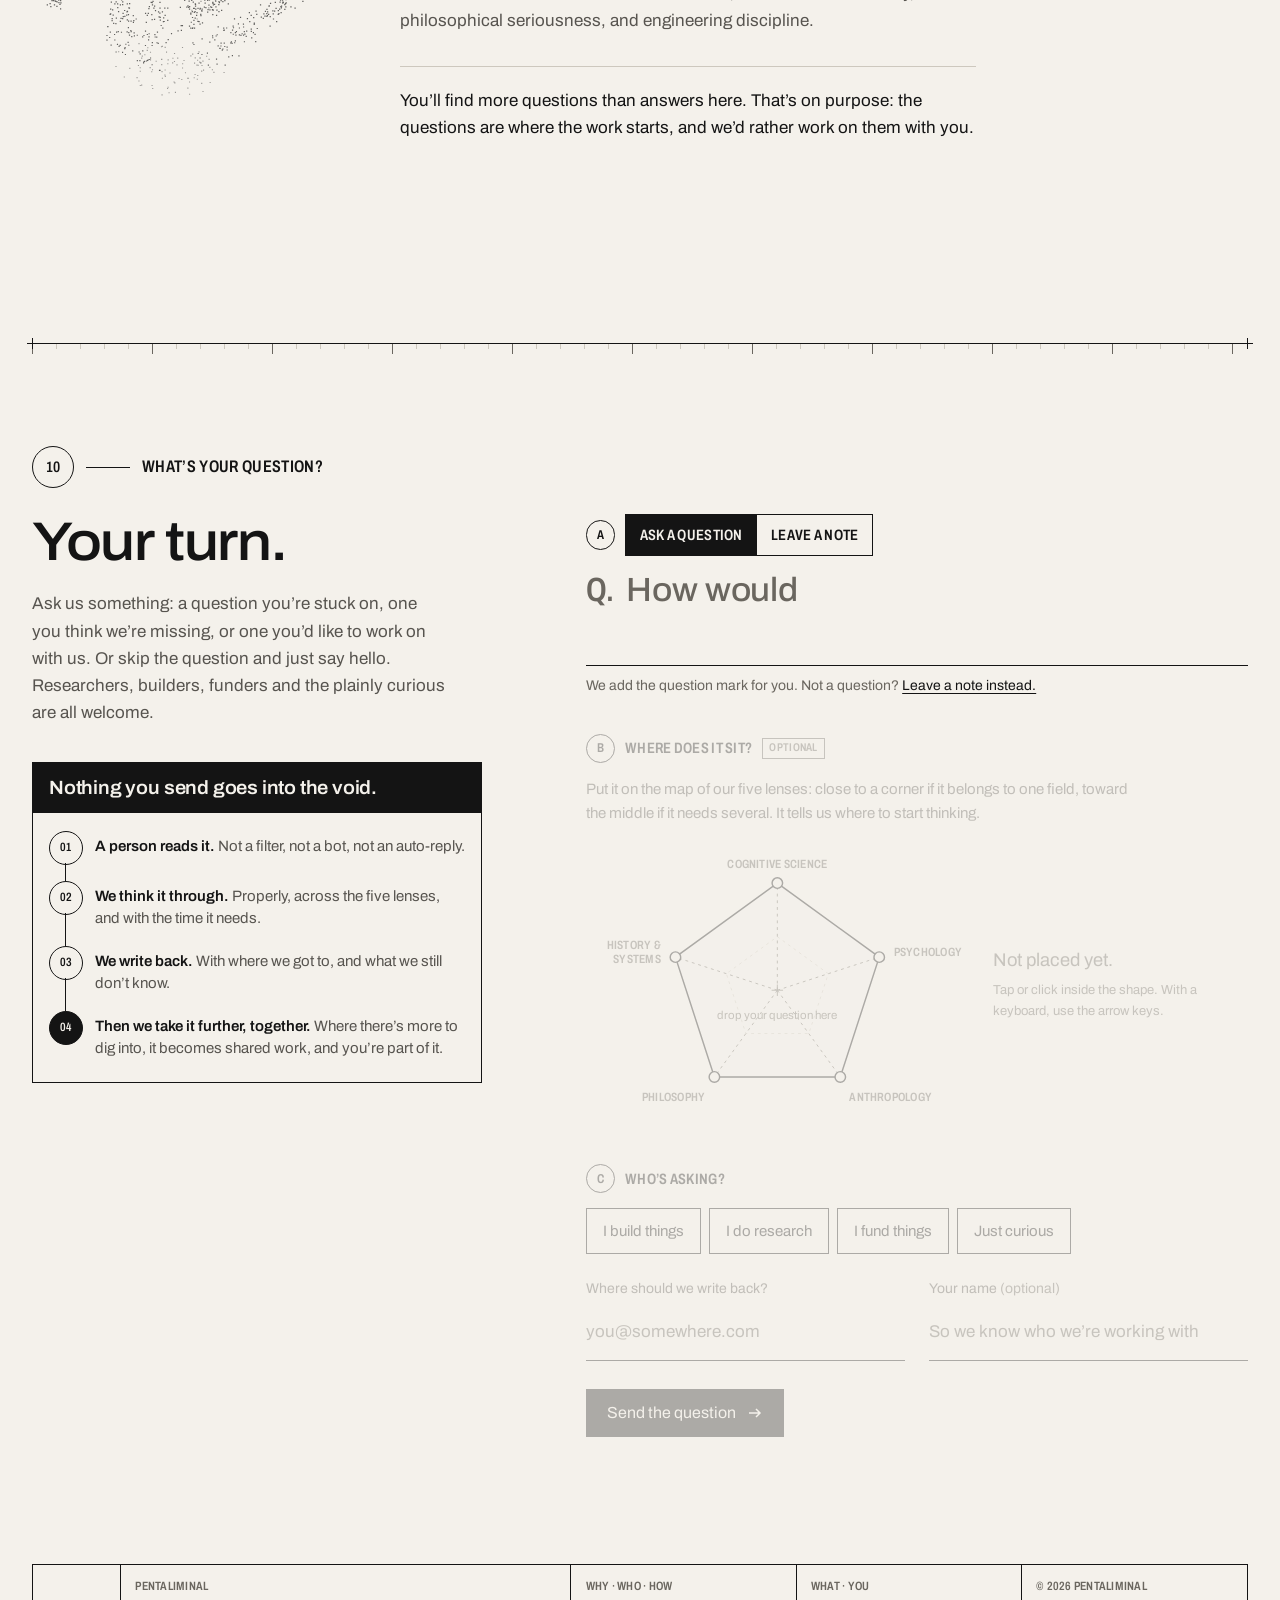
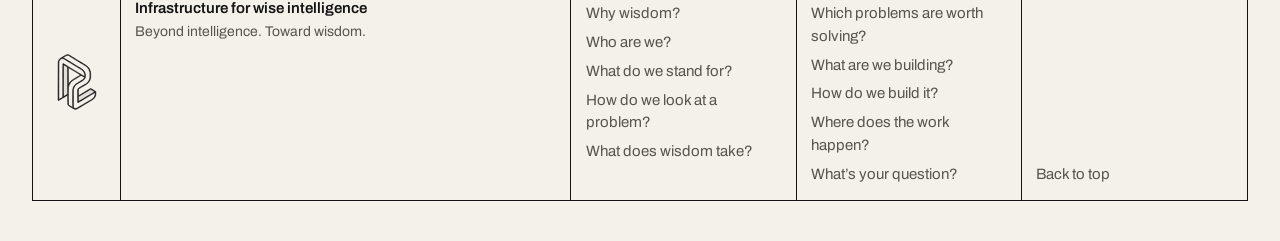
==== commit 901c2130: "Tagline: a width threshold in the variable font "Beyond intelligence." stays narrow and grey; "Towar" ====
--- a/docs/index.html
+++ b/docs/index.html
@@ -97,7 +97,7 @@
       <div class="hero-copy">
         <h1 class="sr">Pentaliminal</h1>
         <svg class="wm-big" viewBox="0 0 938 90" aria-hidden="true"><use href="#wordmark"/></svg>
-        <p class="tagline cap"><span class="tl-a">Beyond intelligence.</span> <span class="tl-sill" aria-hidden="true"></span><span class="tl-b"><span class="tl-ink">Toward wisdom.</span><span class="tl-ghost" aria-hidden="true">Toward wisdom.</span></span></p>
+        <p class="tagline cap"><span class="tl-a">Beyond intelligence.</span> <span class="tl-b">Toward wisdom.</span></p>
         <p class="meta cap">Infrastructure for wise intelligence</p>
         <hr>
         <p class="lede">We build the foundations that help AI understand context, recognize uncertainty, consider what matters, and act responsibly.</p>
--- a/docs/assets/styles.css
+++ b/docs/assets/styles.css
@@ -194,37 +194,19 @@
 .hero { display: grid; grid-template-columns: minmax(0, 1fr) minmax(0, 1fr); gap: clamp(1.5rem, 4vw, 4rem); align-items: center; padding-block: clamp(2rem, 5vw, 4rem) clamp(3rem, 6vw, 5rem); }
 .hero-copy { min-width: 0; container-type: inline-size; }
 .hero .wm-big { display: block; width: 100%; max-width: 640px; height: auto; }
-/* The tagline crosses a threshold. "Beyond intelligence." is drawn in outline, like construction lines on a
-   drawing; below a sill line (with the same square end marks as the threshold under the monogram), "Toward
-   wisdom." is inked in solid. On load the ink crosses over: a hairline moves left to right and the outlined
-   words turn solid behind it. At rest everything is crisp and fully legible. */
-.tagline { display: grid; justify-items: start; width: max-content; max-width: 100%; margin-top: 1.1rem; font-size: min(2.2vw, 2rem); font-size: min(5.9cqi, 37px); line-height: 1.12; font-weight: 650; }
+/* The tagline is sized to the column, so it runs the same width as the wordmark.
+   The two lines sit on either side of a threshold in the type itself. Archivo is a variable font with a width
+   axis: "Beyond intelligence." is set narrow and grey; "Toward wisdom." opens out to a wider, solid cut.
+   On load it starts as narrow as the line above and widens into its own shape; pointing at it opens it a little more. */
+.tagline { display: grid; justify-items: start; margin-top: 1.1rem; font-size: min(2.2vw, 2rem); font-size: min(5.9cqi, 37px); line-height: 1.12; font-weight: 650; }
 .tagline .tl-a, .tagline .tl-b { white-space: nowrap; }
-.tagline .tl-a { color: var(--ink-2); }
-@supports (-webkit-text-stroke: 1px black) {
-  .tagline .tl-a, .tagline .tl-ghost { color: transparent; -webkit-text-stroke: max(.8px, .03em) var(--ink); }
-}
-.tl-sill { position: relative; justify-self: stretch; height: 1px; margin: .32em 0 .36em; background: var(--ink); transform-origin: 0 50%; }
-.tl-sill::before, .tl-sill::after { content: ""; position: absolute; top: -3px; width: 7px; height: 7px; background: var(--ink); }
-.tl-sill::before { left: -3.5px; }
-.tl-sill::after { right: -3.5px; }
-.tagline .tl-b { position: relative; color: var(--ink); }
-.tl-ink { position: relative; z-index: 1; }
-.tl-ghost { position: absolute; left: 0; top: 0; user-select: none; pointer-events: none; opacity: 0; }
+.tagline .tl-a { color: var(--ink-2); font-stretch: 75%; }
+.tagline .tl-b { color: var(--ink); font-stretch: 106%; letter-spacing: .01em; transition: font-stretch .8s var(--ease-io), letter-spacing .8s var(--ease-io); }
+.tagline:hover .tl-b { font-stretch: 118%; letter-spacing: .03em; }
 @media (prefers-reduced-motion: no-preference) {
-  .hero .tl-sill { animation: sillDraw .9s var(--ease-io) .85s both; }
-  .hero .tl-ghost { animation: ghostHold 1.9s linear .9s both; }
-  .hero .tl-ink { animation: inkCross 1.5s var(--ease-io) 1.55s both; }
-  /* the crossing line: travels with the edge of the ink, then lets go */
-  .hero .tl-b::after {
-    content: ""; position: absolute; z-index: 2; top: -.12em; bottom: -.08em; left: 0; width: 1.5px; background: var(--ink);
-    animation: inkEdge 1.5s var(--ease-io) 1.55s both;
-  }
-}
-@keyframes sillDraw { from { transform: scaleX(0); } }
-@keyframes ghostHold { 0% { opacity: 0; } 15% { opacity: 1; } 92% { opacity: 1; } 100% { opacity: 0; } }
-@keyframes inkCross { from { clip-path: inset(-10% 100% -10% 0); } to { clip-path: inset(-10% -2% -10% 0); } }
-@keyframes inkEdge { 0% { left: 0; opacity: 1; } 88% { opacity: 1; } 100% { left: 100%; opacity: 0; } }
+  .hero .tagline .tl-b { animation: widen 1.8s var(--ease-io) .8s both; }
+}
+@keyframes widen { from { font-stretch: 75%; letter-spacing: .02em; } }
 .meta { margin-top: 1.4rem; font-size: .9375rem; color: var(--ink-2); line-height: 1.35; }
 .hero hr { max-width: 640px; margin: 1.75rem 0; border: 0; border-top: 1px solid var(--ink); }
 .lede { max-width: 32rem; font-size: 1.25rem; line-height: 1.5; }
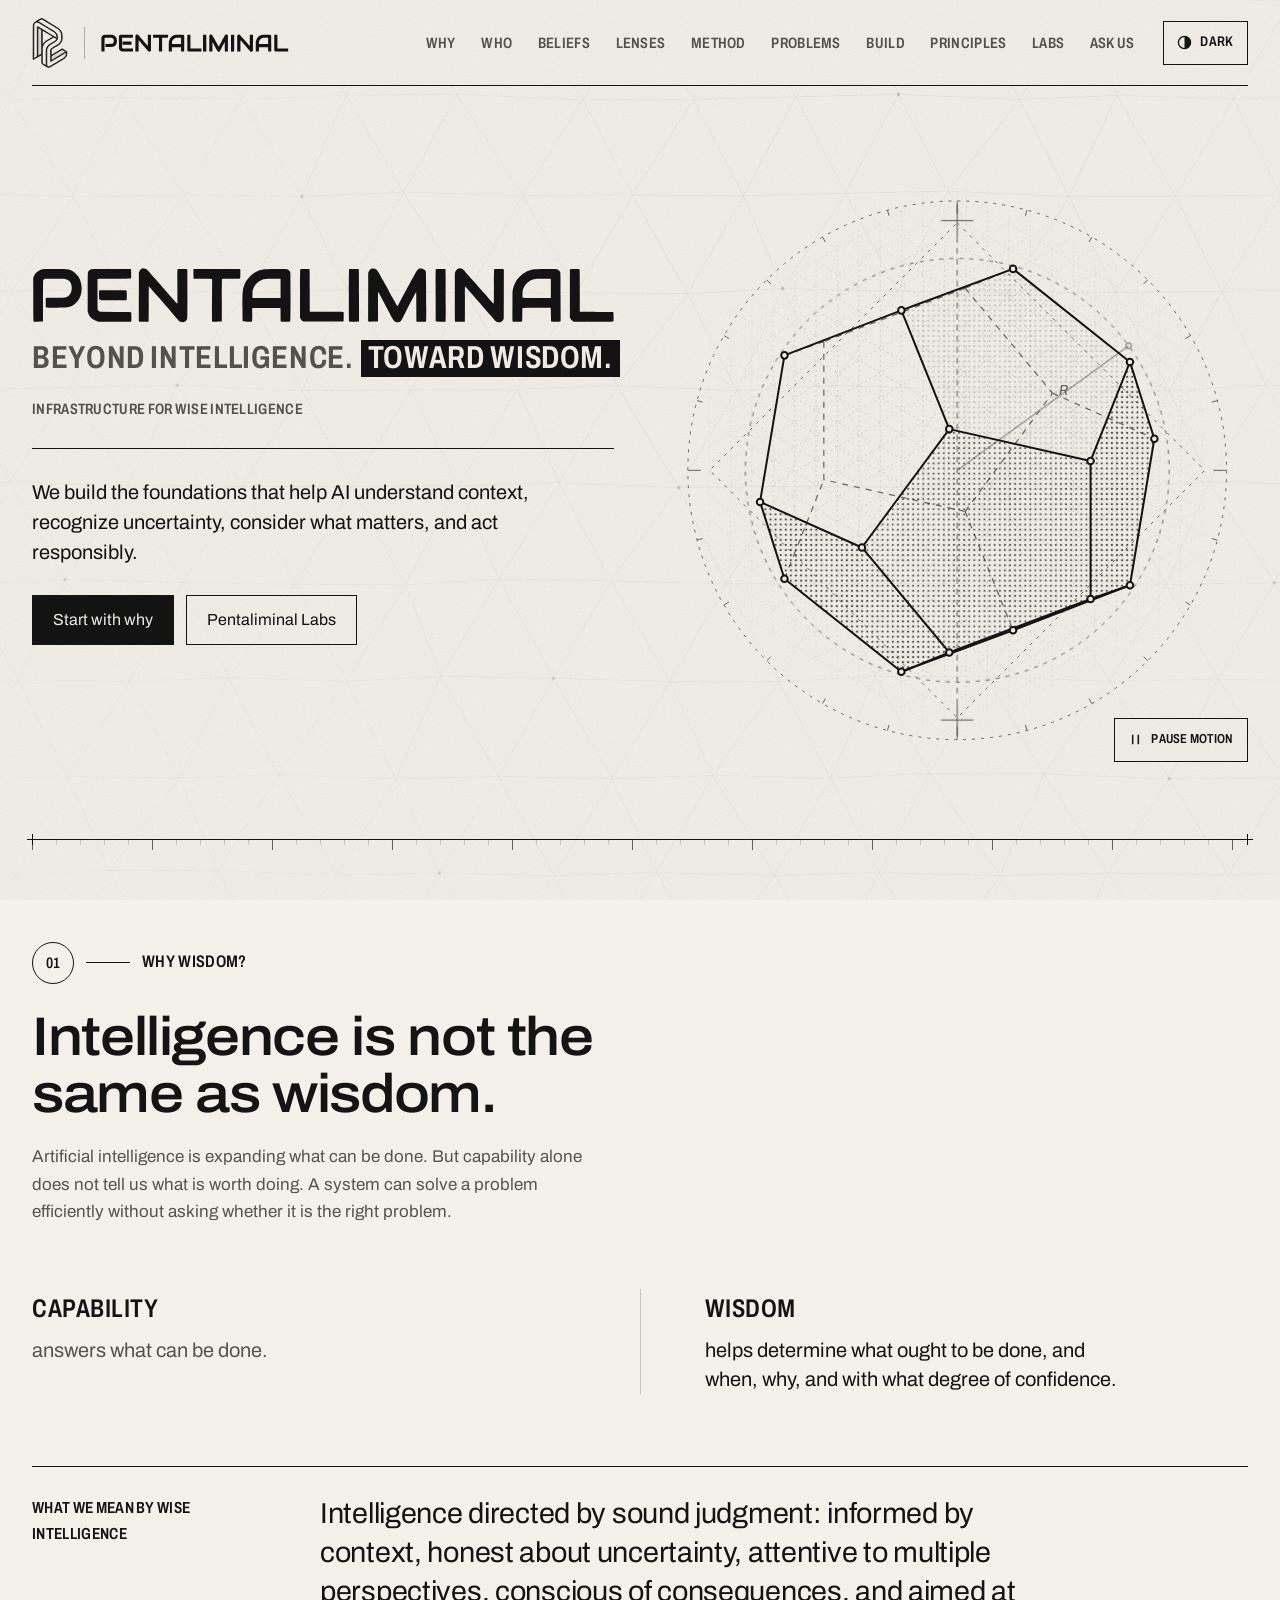
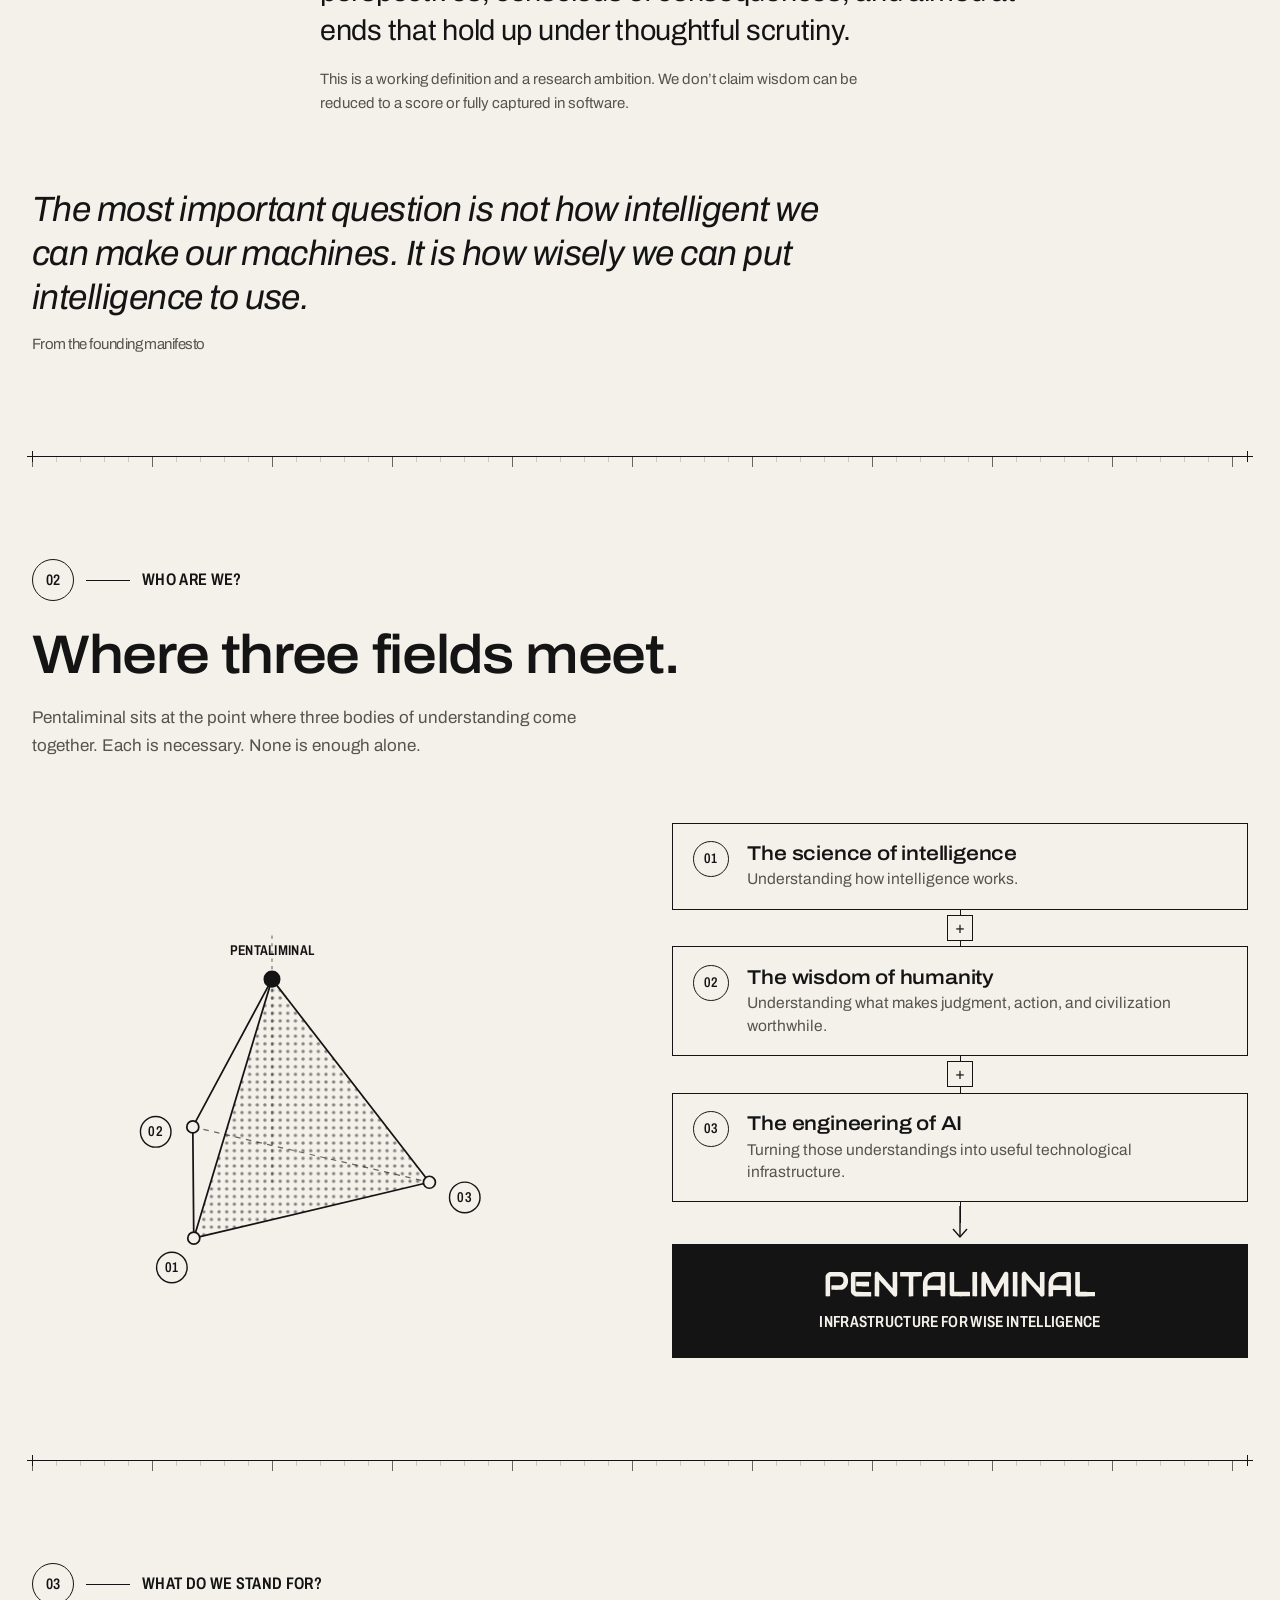
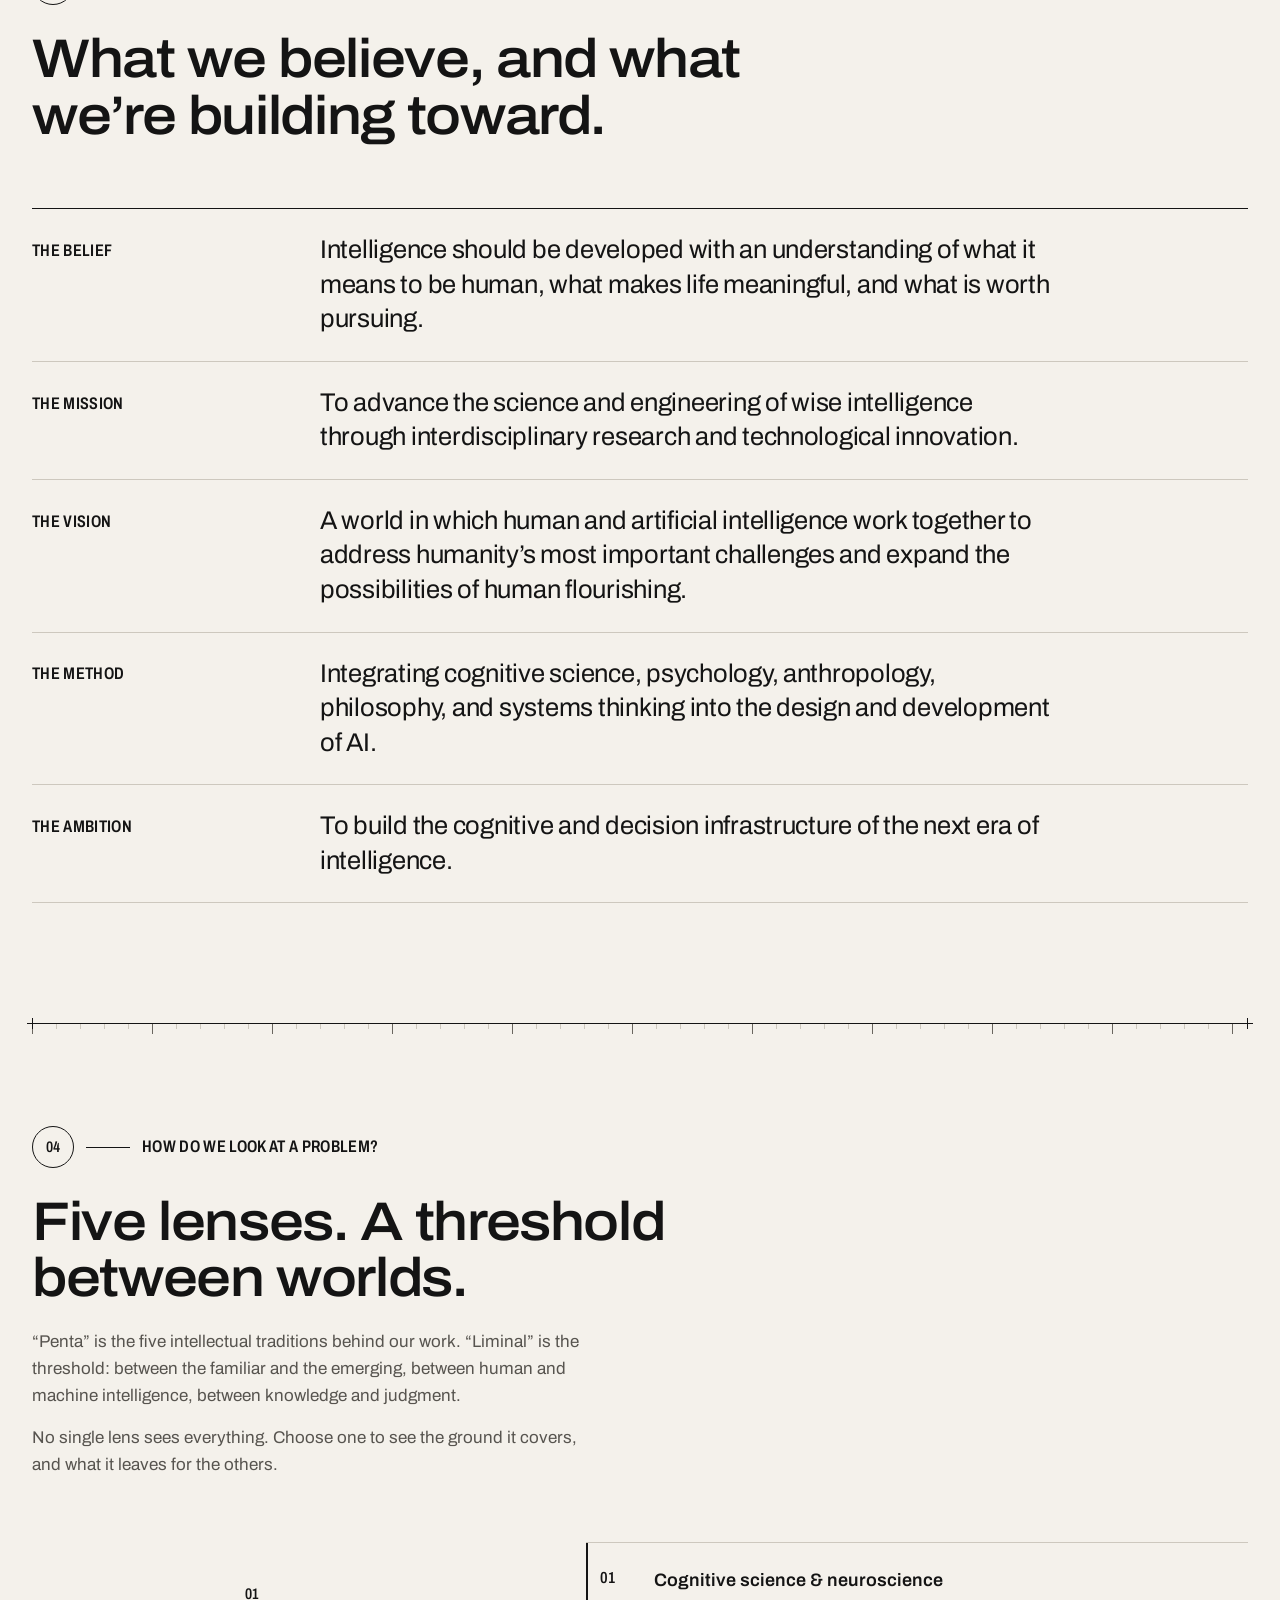
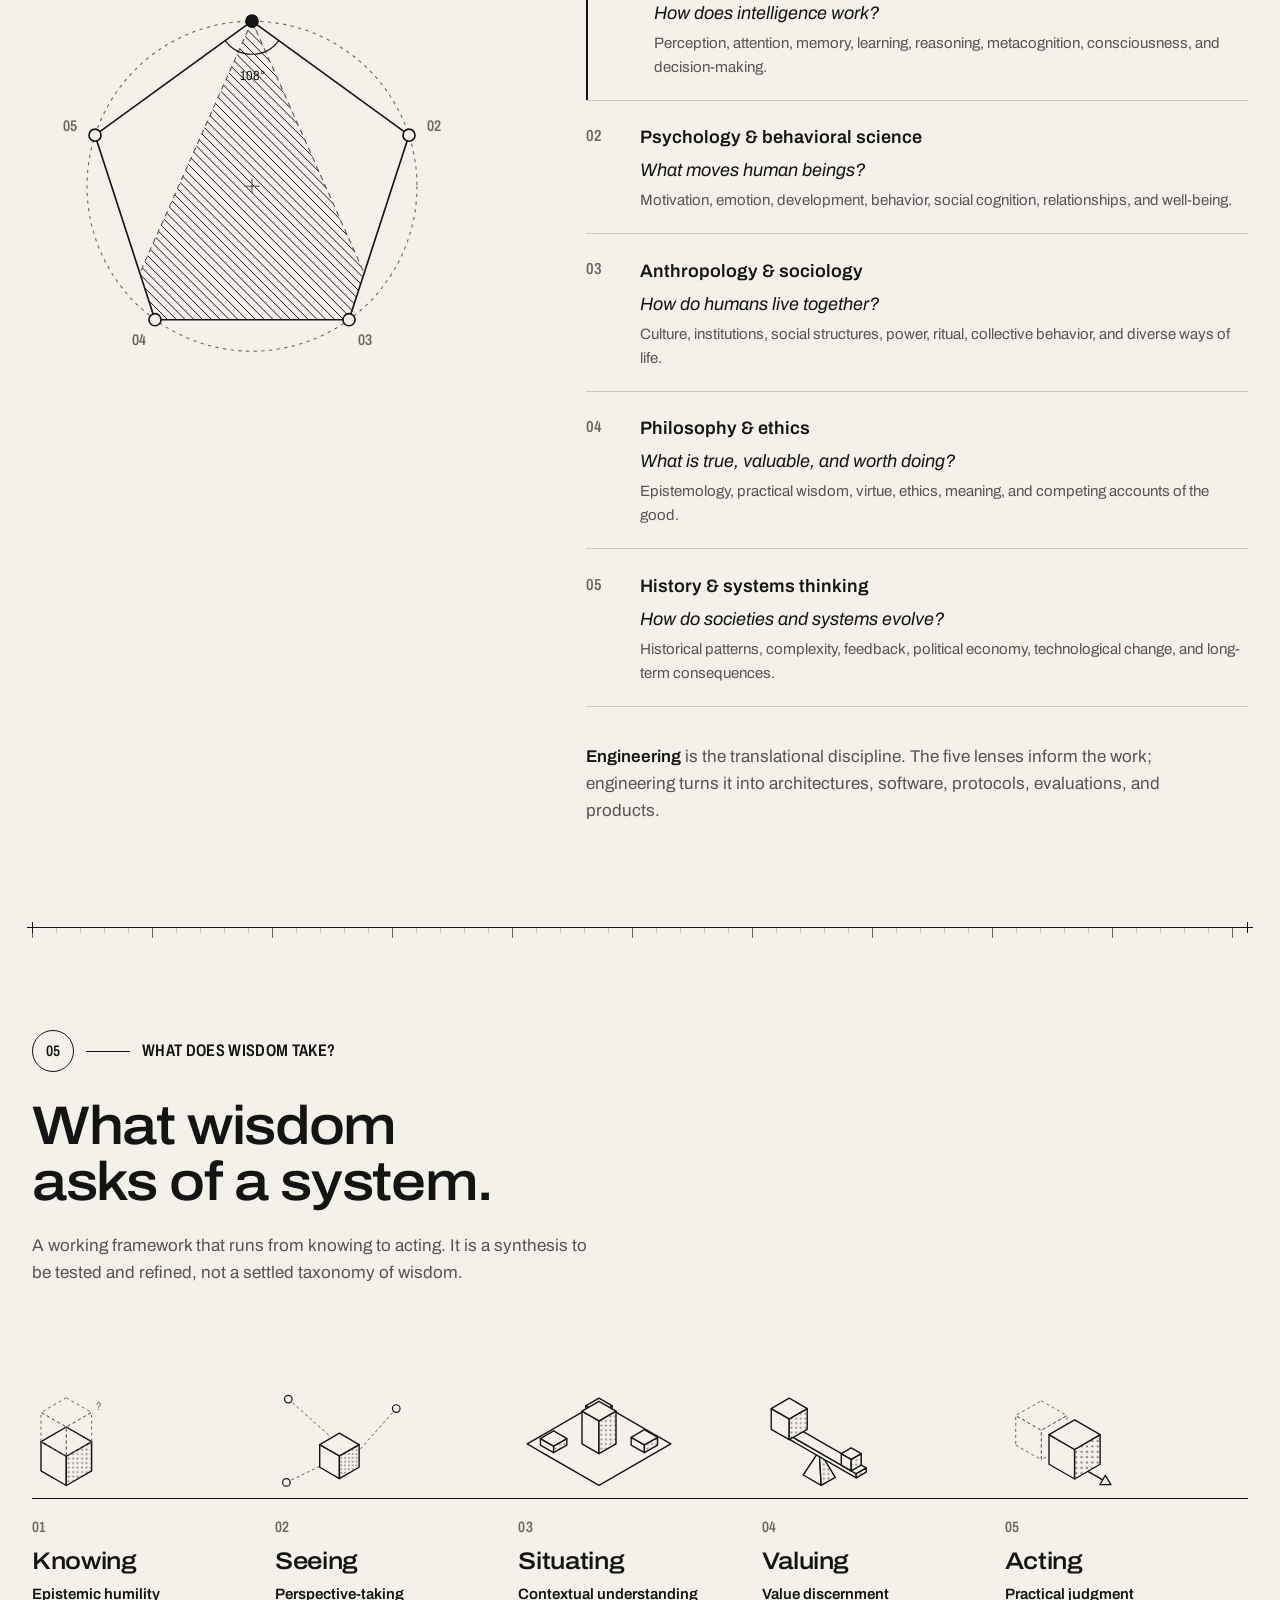
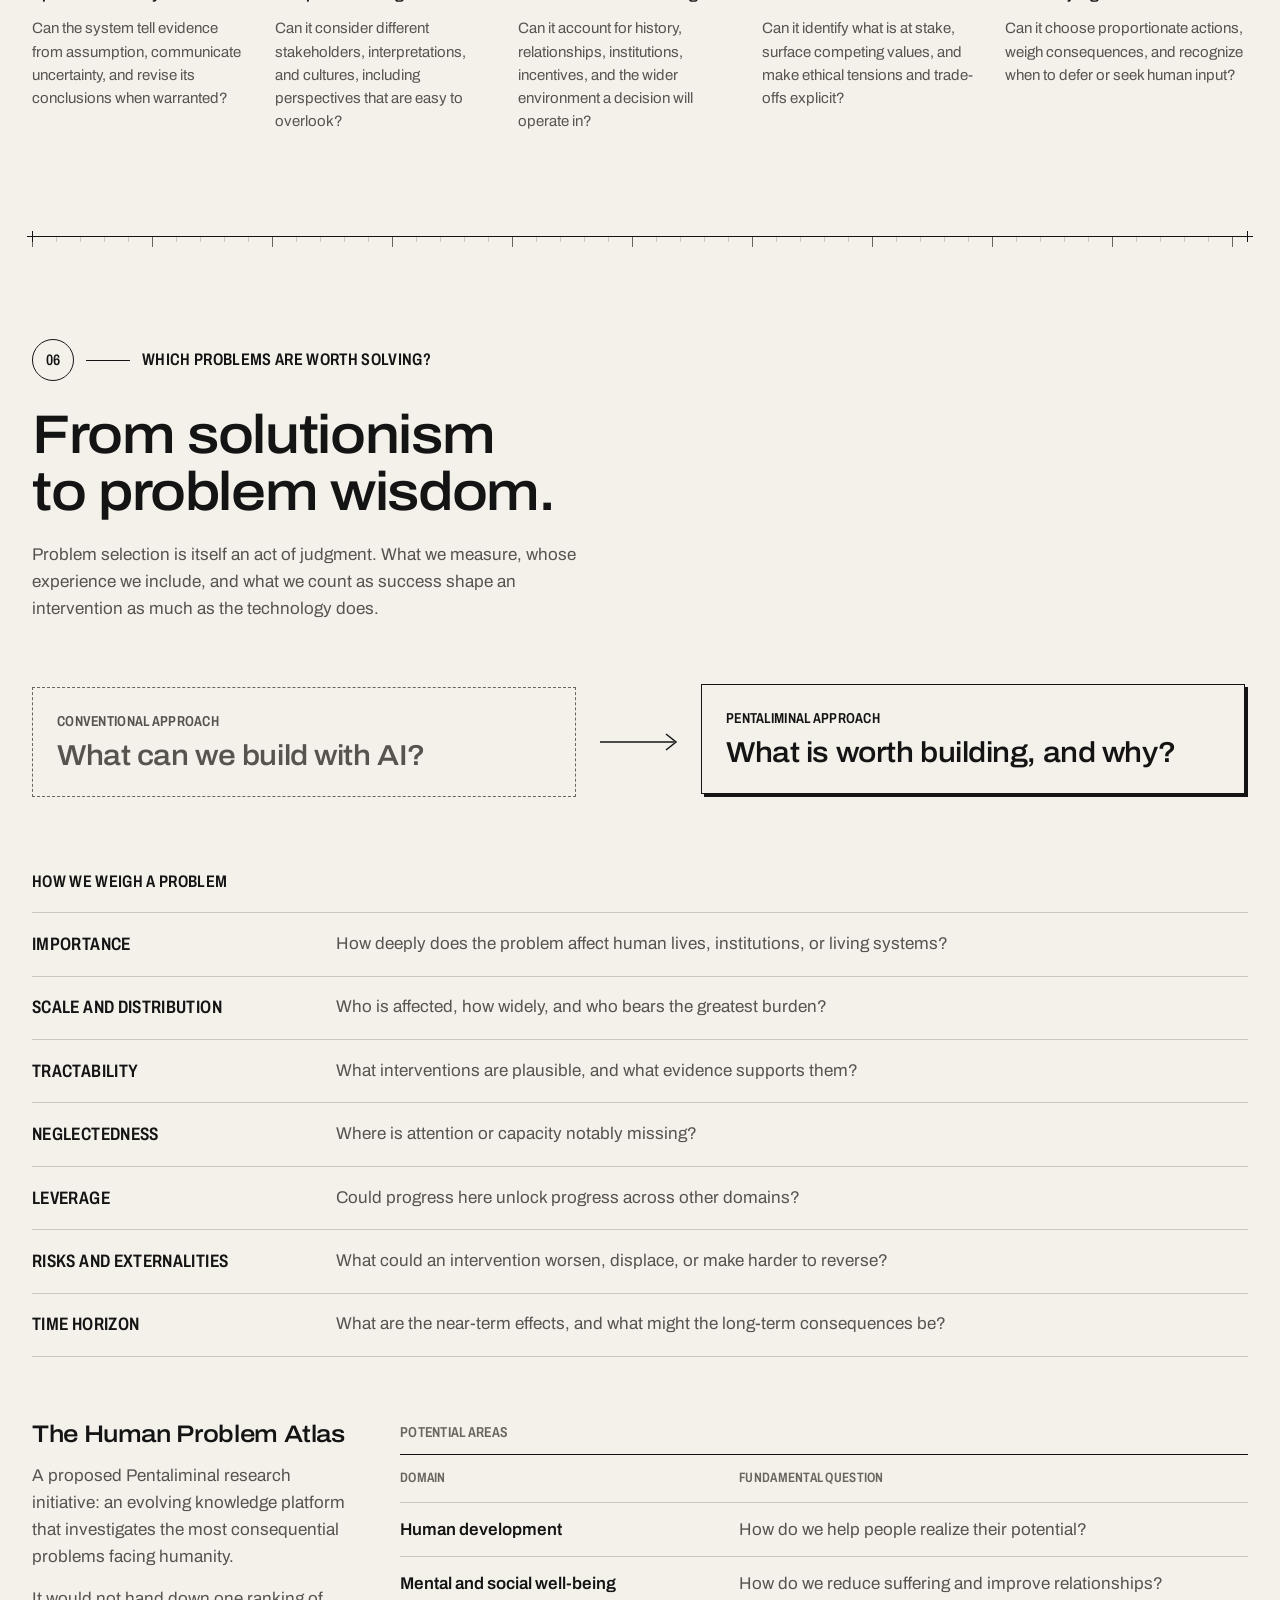
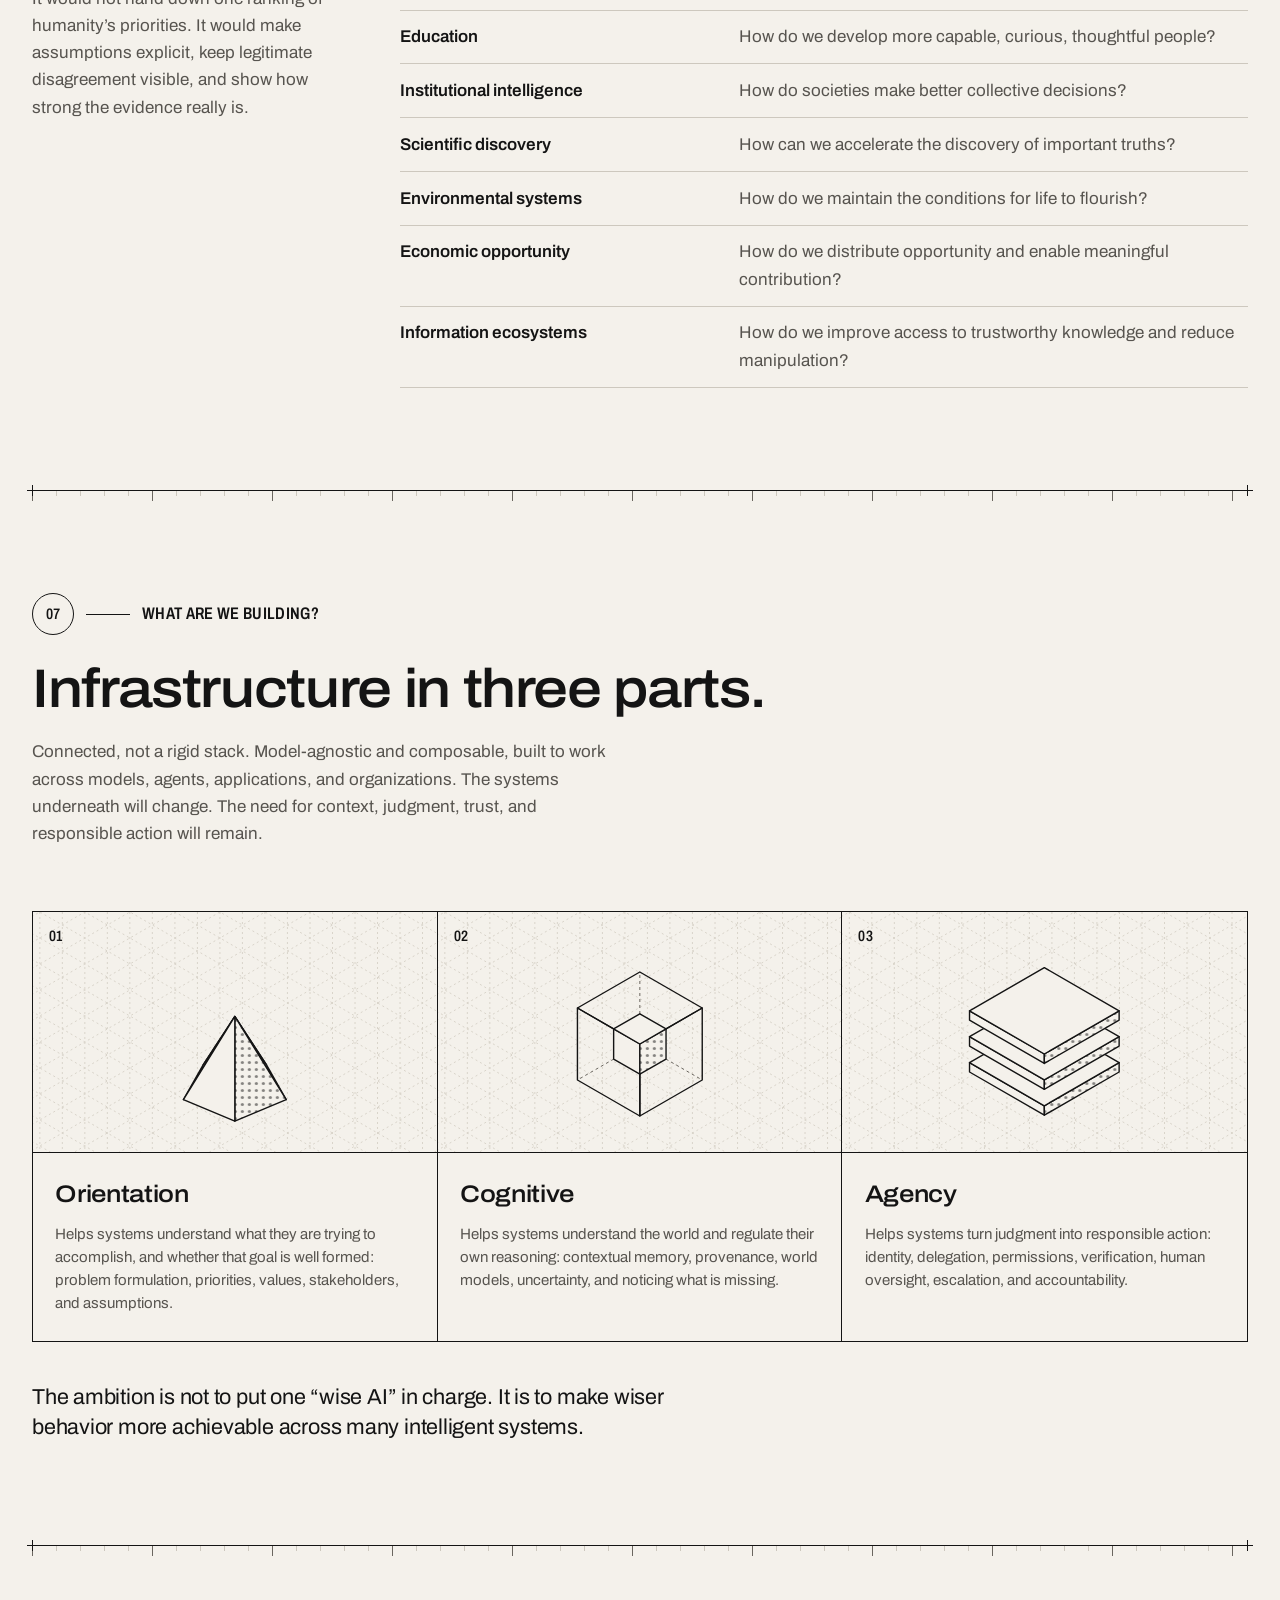
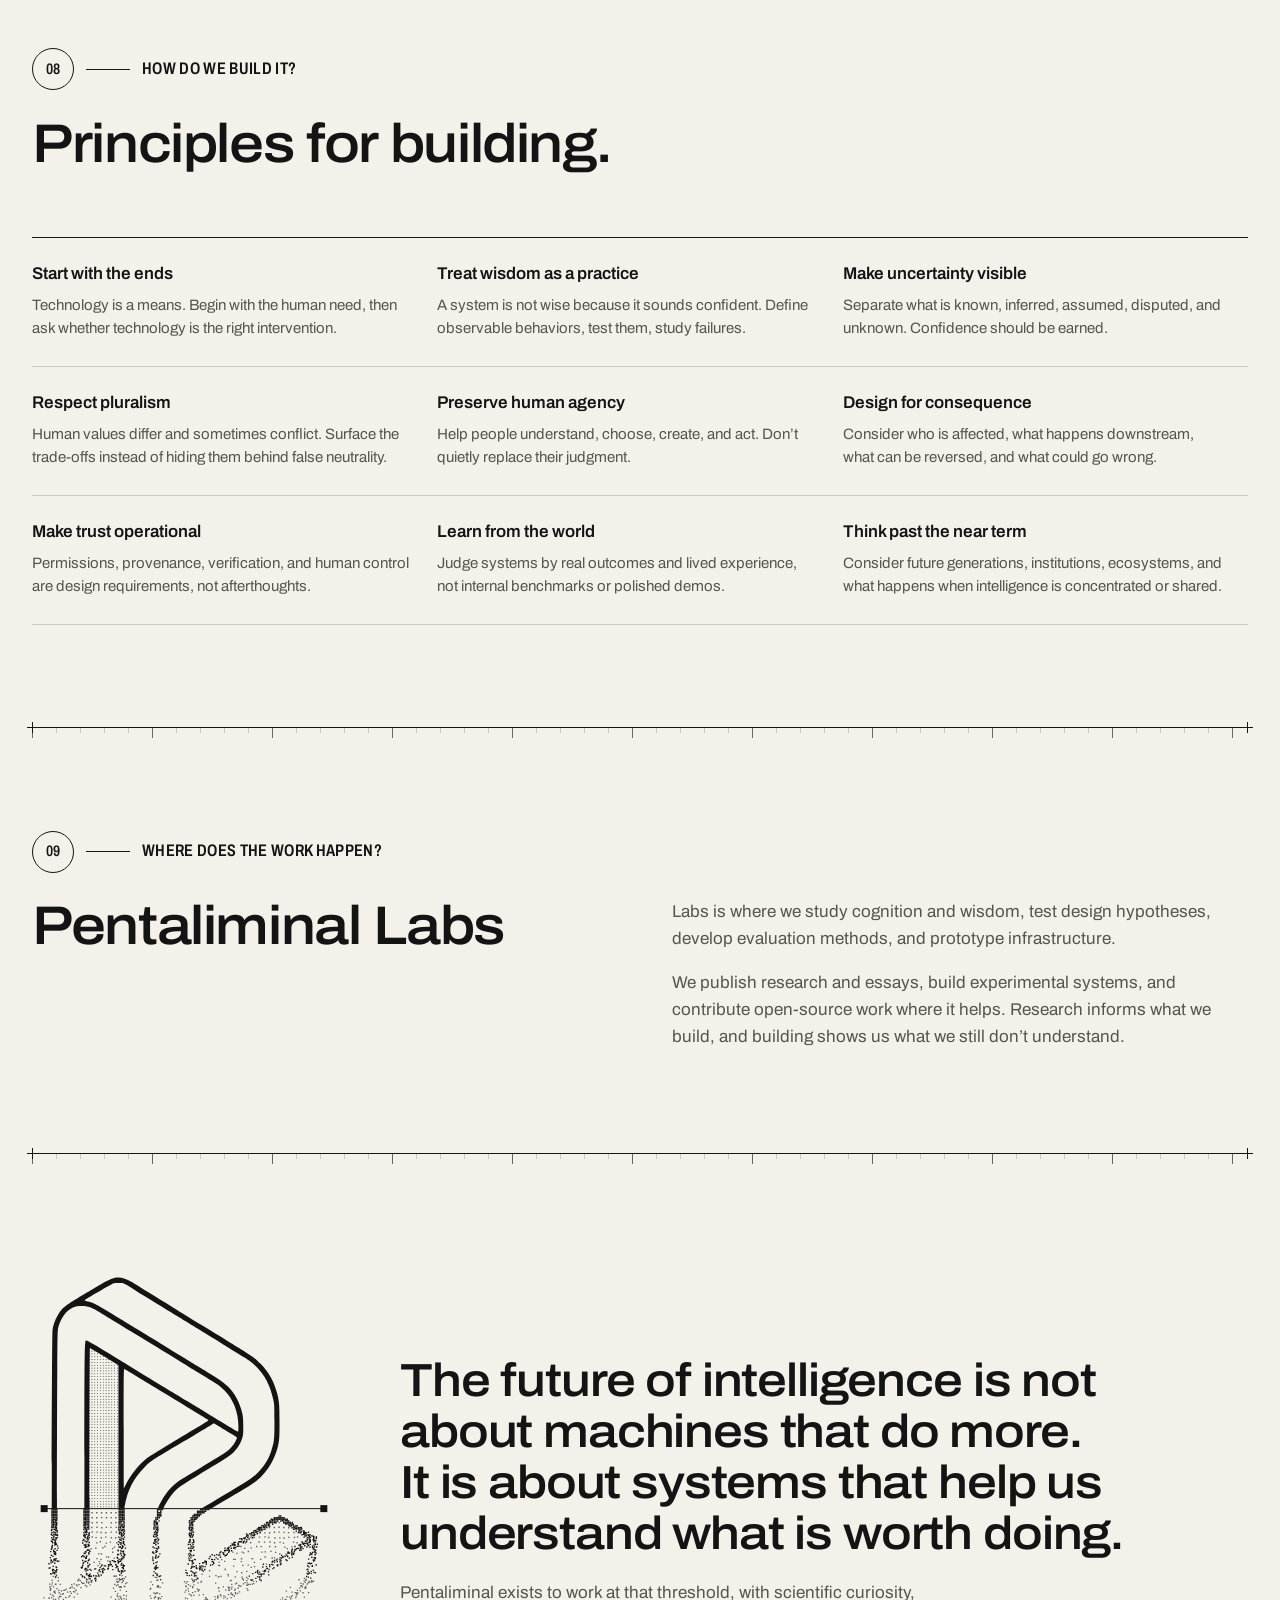
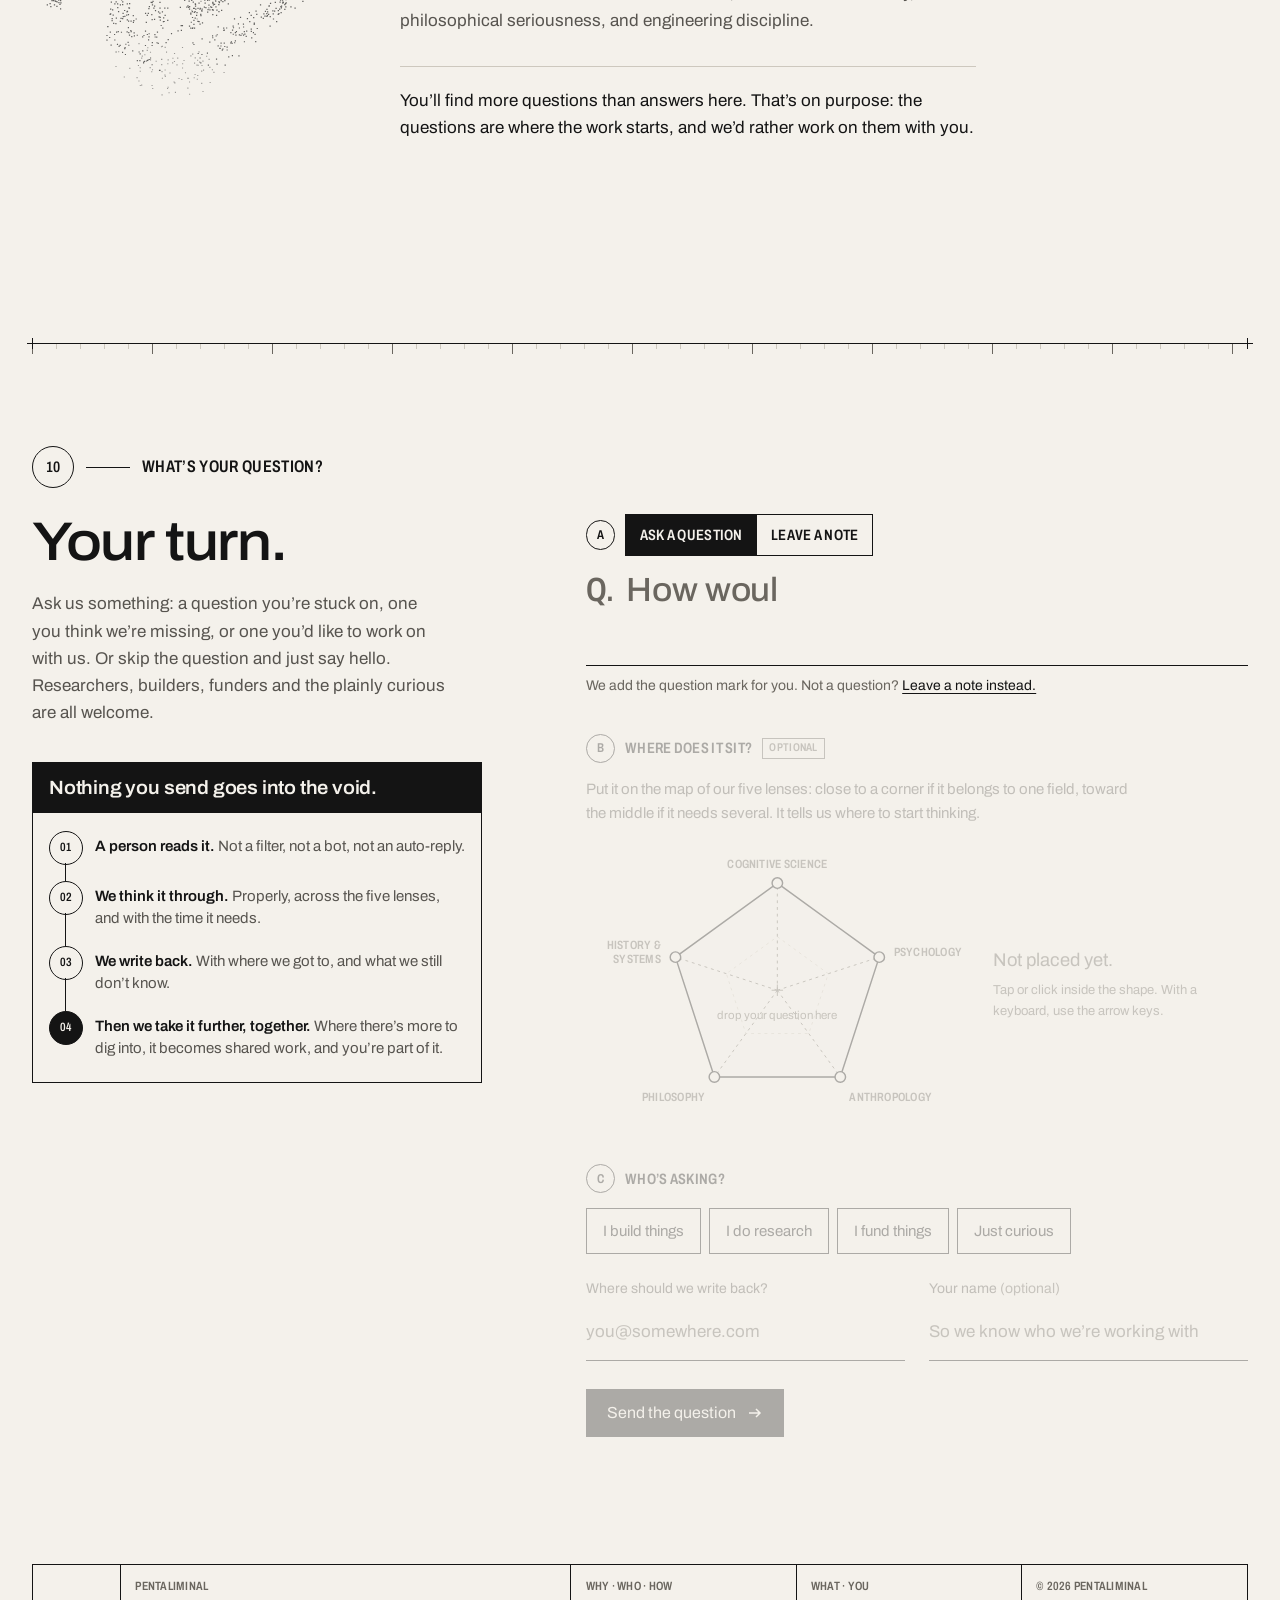
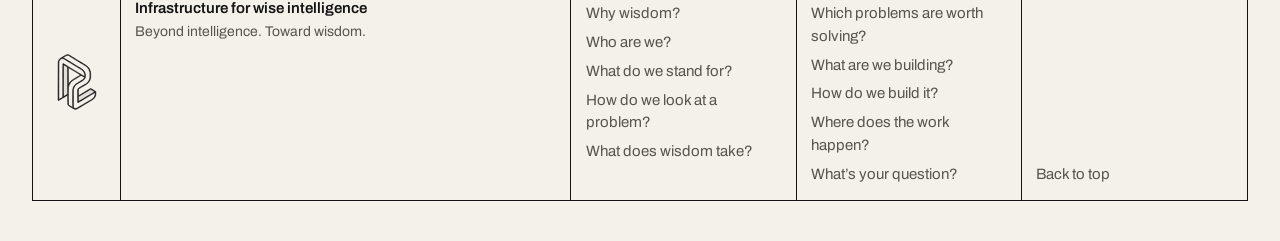
==== commit ed658339: "Tagline: decode "Beyond intelligence.", ink-label "Toward wisdom." Each half's effect is a setting i" ====
--- a/docs/index.html
+++ b/docs/index.html
@@ -97,7 +97,7 @@
       <div class="hero-copy">
         <h1 class="sr">Pentaliminal</h1>
         <svg class="wm-big" viewBox="0 0 938 90" aria-hidden="true"><use href="#wordmark"/></svg>
-        <p class="tagline cap"><span class="tl-a">Beyond intelligence.</span> <span class="tl-b">Toward wisdom.</span></p>
+        <p class="tagline cap"><span class="tl-a" data-fx="decode">Beyond intelligence.</span> <span class="tl-b" data-fx="label">Toward wisdom.</span></p>
         <p class="meta cap">Infrastructure for wise intelligence</p>
         <hr>
         <p class="lede">We build the foundations that help AI understand context, recognize uncertainty, consider what matters, and act responsibly.</p>
--- a/docs/assets/styles.css
+++ b/docs/assets/styles.css
@@ -194,19 +194,22 @@
 .hero { display: grid; grid-template-columns: minmax(0, 1fr) minmax(0, 1fr); gap: clamp(1.5rem, 4vw, 4rem); align-items: center; padding-block: clamp(2rem, 5vw, 4rem) clamp(3rem, 6vw, 5rem); }
 .hero-copy { min-width: 0; container-type: inline-size; }
 .hero .wm-big { display: block; width: 100%; max-width: 640px; height: auto; }
-/* The tagline is sized to the column, so it runs the same width as the wordmark.
-   The two lines sit on either side of a threshold in the type itself. Archivo is a variable font with a width
-   axis: "Beyond intelligence." is set narrow and grey; "Toward wisdom." opens out to a wider, solid cut.
-   On load it starts as narrow as the line above and widens into its own shape; pointing at it opens it a little more. */
-.tagline { display: grid; justify-items: start; margin-top: 1.1rem; font-size: min(2.2vw, 2rem); font-size: min(5.9cqi, 37px); line-height: 1.12; font-weight: 650; }
-.tagline .tl-a, .tagline .tl-b { white-space: nowrap; }
-.tagline .tl-a { color: var(--ink-2); font-stretch: 75%; }
-.tagline .tl-b { color: var(--ink); font-stretch: 106%; letter-spacing: .01em; transition: font-stretch .8s var(--ease-io), letter-spacing .8s var(--ease-io); }
-.tagline:hover .tl-b { font-stretch: 118%; letter-spacing: .03em; }
+/* The tagline: both phrases on one line, sized to the column so it runs the same width as the wordmark. */
+.tagline { margin-top: 1.1rem; white-space: nowrap; font-size: min(2.2vw, 2rem); font-size: min(5.45cqi, 34px); line-height: 1.15; font-weight: 650; }
+.tagline .tl-a { color: var(--ink-2); }
+.tagline .tl-b { color: var(--ink); }
+/* decode: each letter is a fixed-width cell, so the drafting marks it cycles through never shift the line */
+.tl-fx { display: inline-block; }
+.tl-fx .ch { display: inline-block; overflow: hidden; vertical-align: bottom; white-space: pre; text-align: center; }
+.tl-fx .ch.busy { color: var(--ink-3); }
+/* label: an ink tag wipes in behind the words, which turn to paper; on hover it lifts like the buttons */
+.tagline [data-fx="label"] { position: relative; display: inline-block; margin-left: .05em; padding: 0 .22em; transition: transform .16s var(--ease-out), box-shadow .16s var(--ease-out); }
+.tagline [data-fx="label"] .tl-ink { position: absolute; inset: 0; padding: 0 .22em; color: var(--paper); background: var(--ink); }
+.tagline:hover [data-fx="label"] { transform: translate(-2px, -2px); box-shadow: 2px 2px 0 var(--ink-3); }
 @media (prefers-reduced-motion: no-preference) {
-  .hero .tagline .tl-b { animation: widen 1.8s var(--ease-io) .8s both; }
-}
-@keyframes widen { from { font-stretch: 75%; letter-spacing: .02em; } }
+  .tagline [data-fx="label"] .tl-ink { clip-path: inset(0 100% 0 0); }
+  .tagline [data-fx="label"].in .tl-ink { clip-path: inset(0 0 0 0); transition: clip-path .75s var(--ease-io); }
+}
 .meta { margin-top: 1.4rem; font-size: .9375rem; color: var(--ink-2); line-height: 1.35; }
 .hero hr { max-width: 640px; margin: 1.75rem 0; border: 0; border-top: 1px solid var(--ink); }
 .lede { max-width: 32rem; font-size: 1.25rem; line-height: 1.5; }
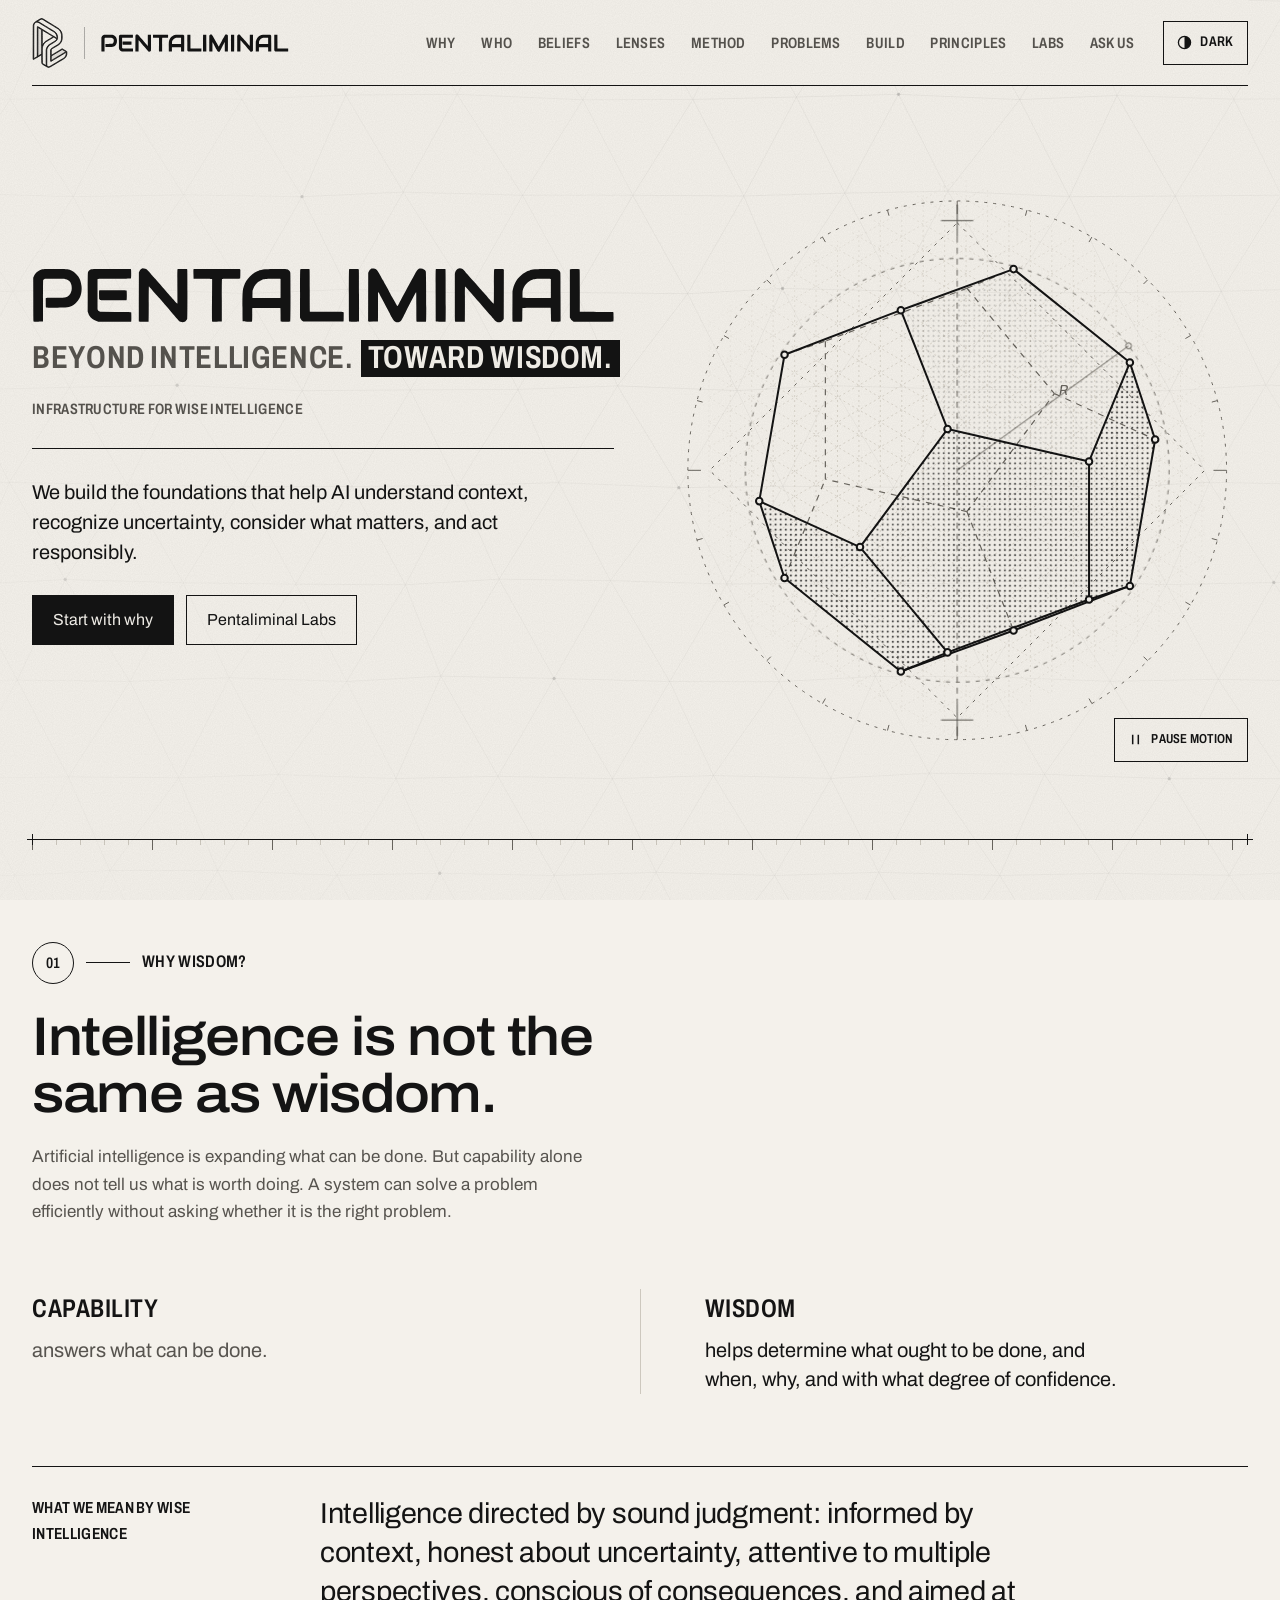
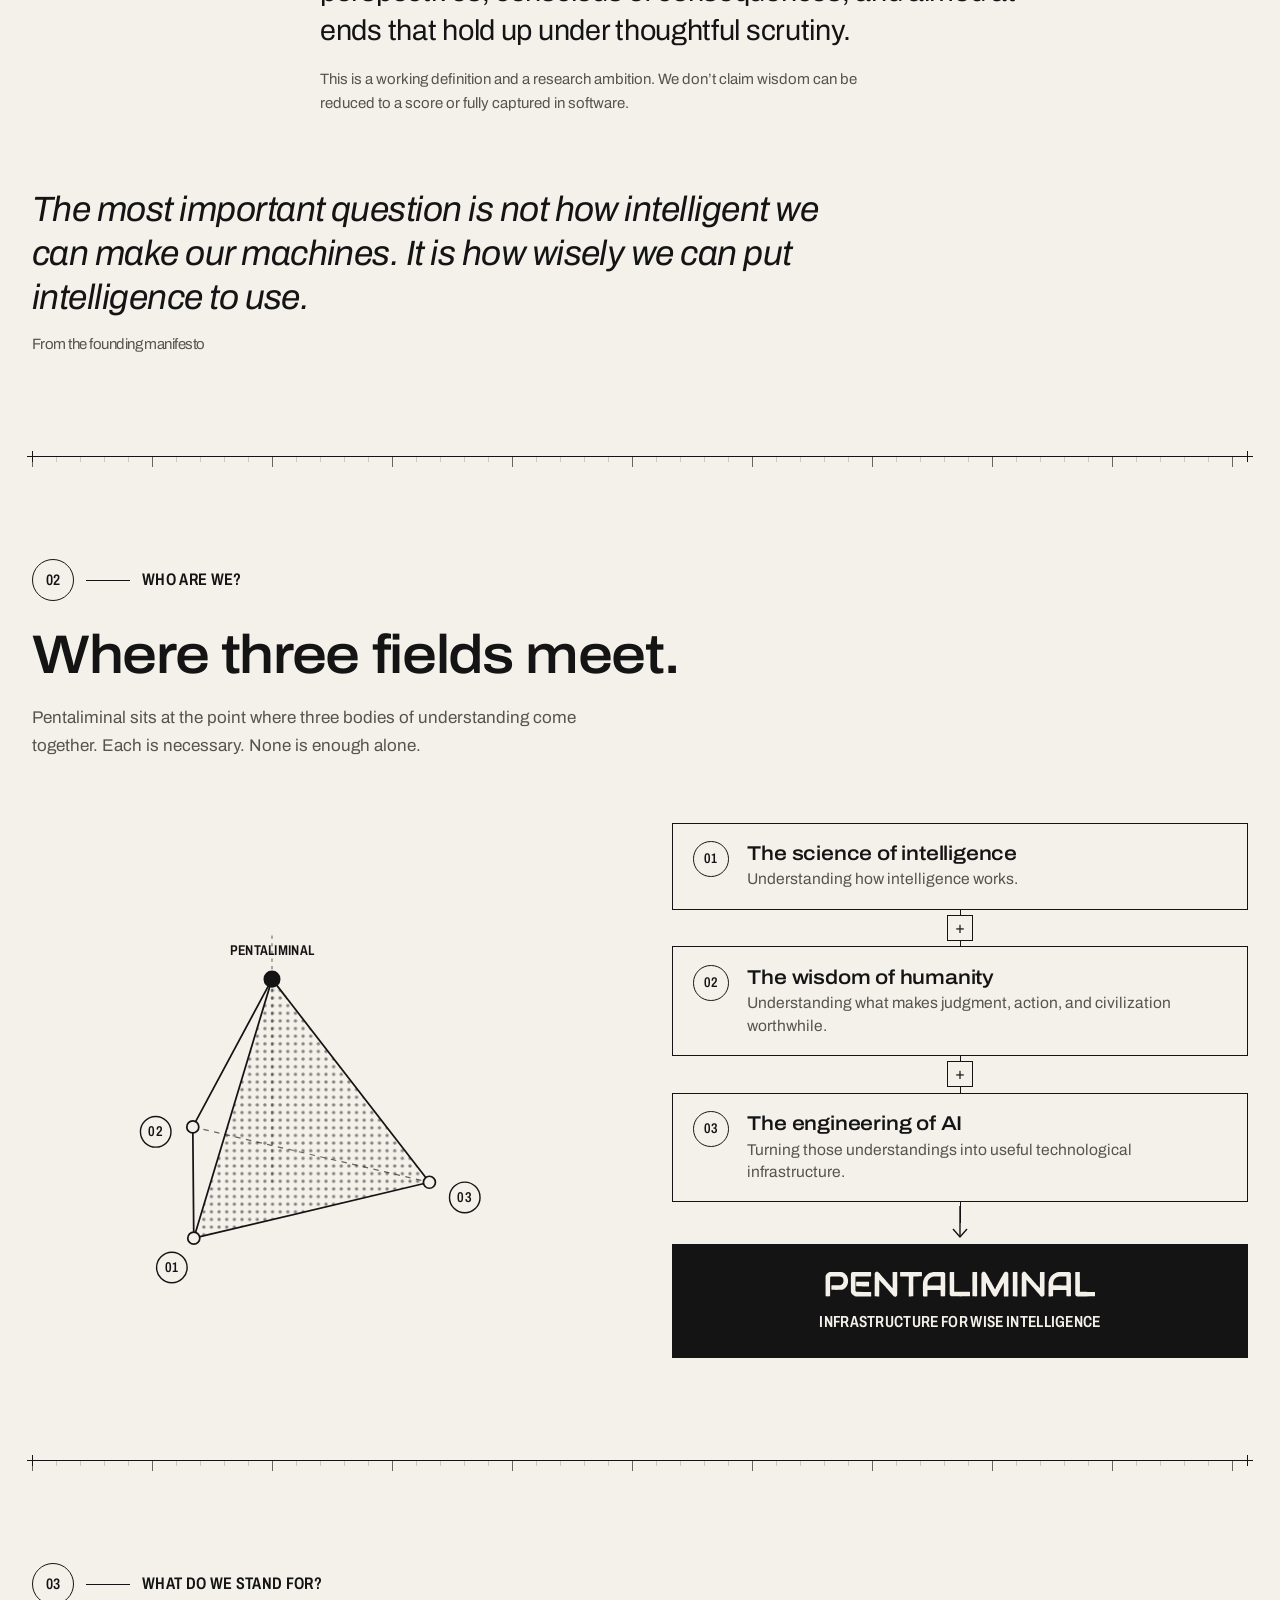
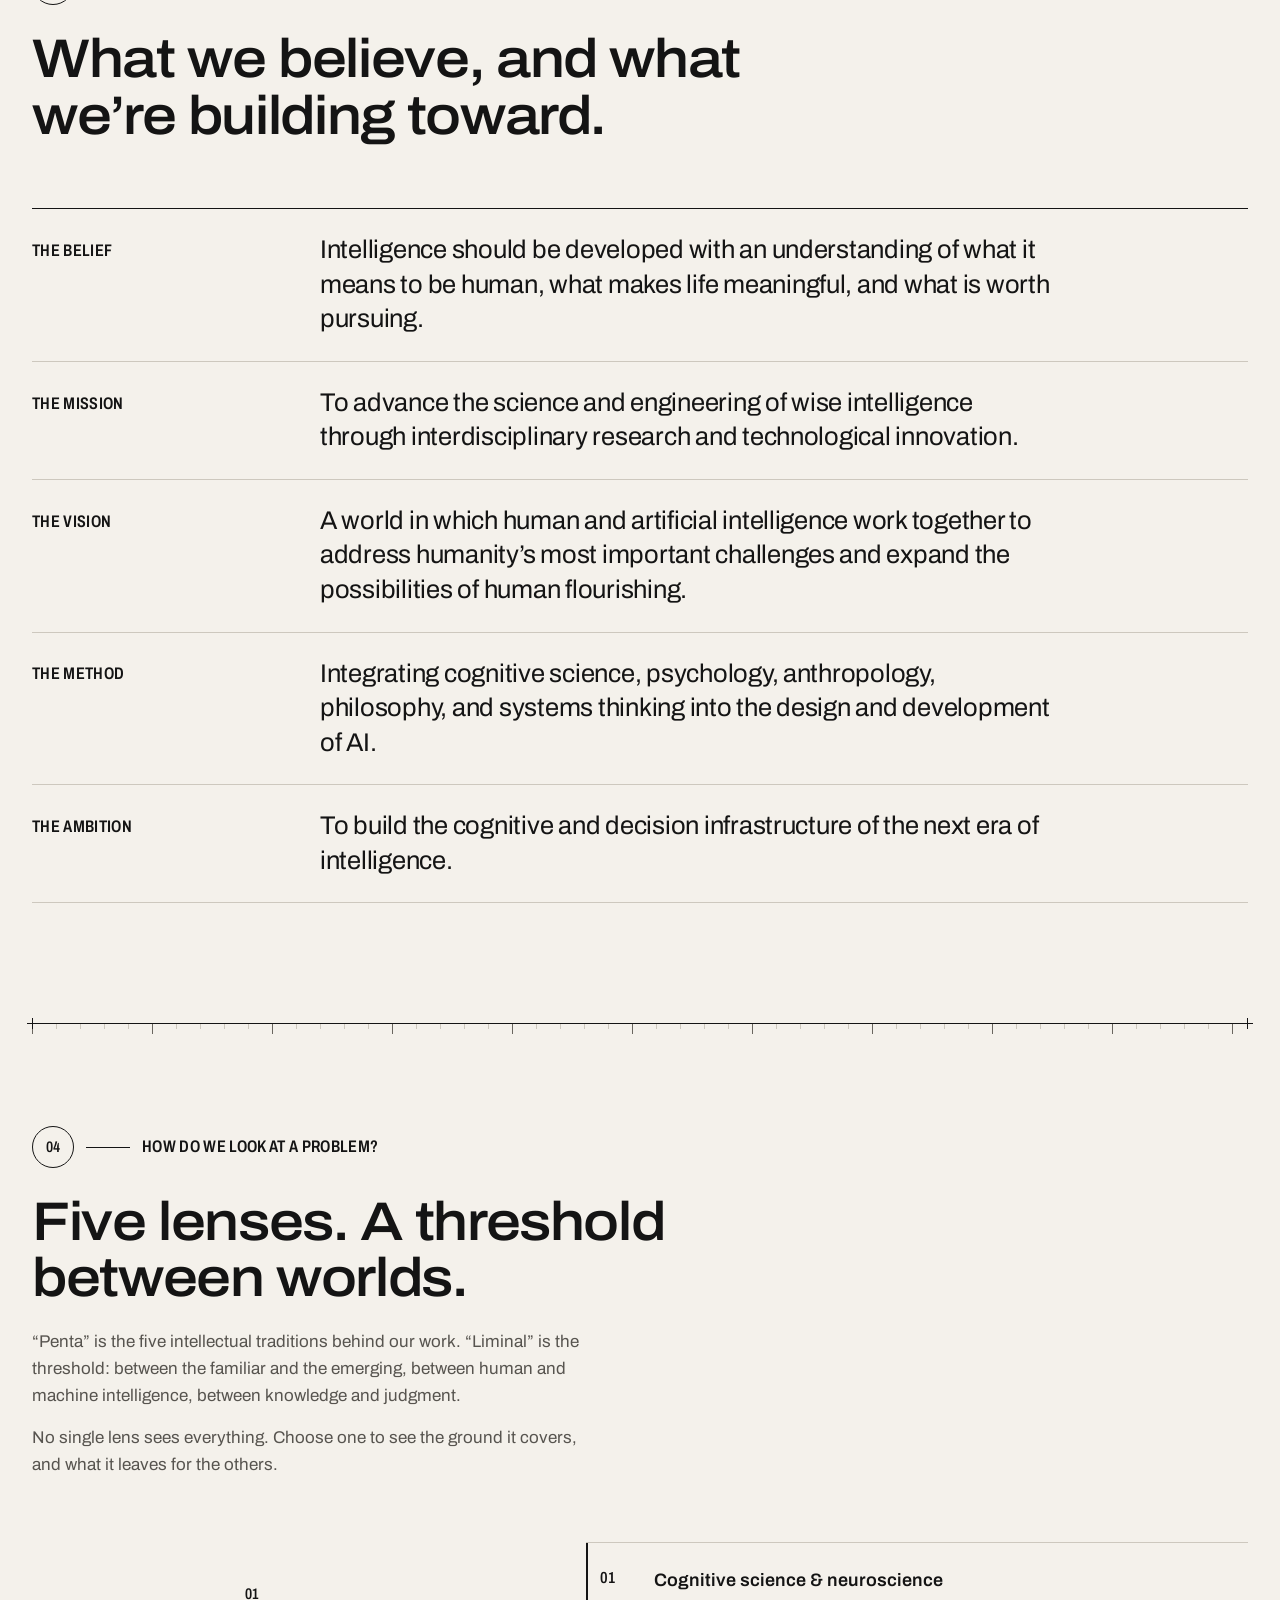
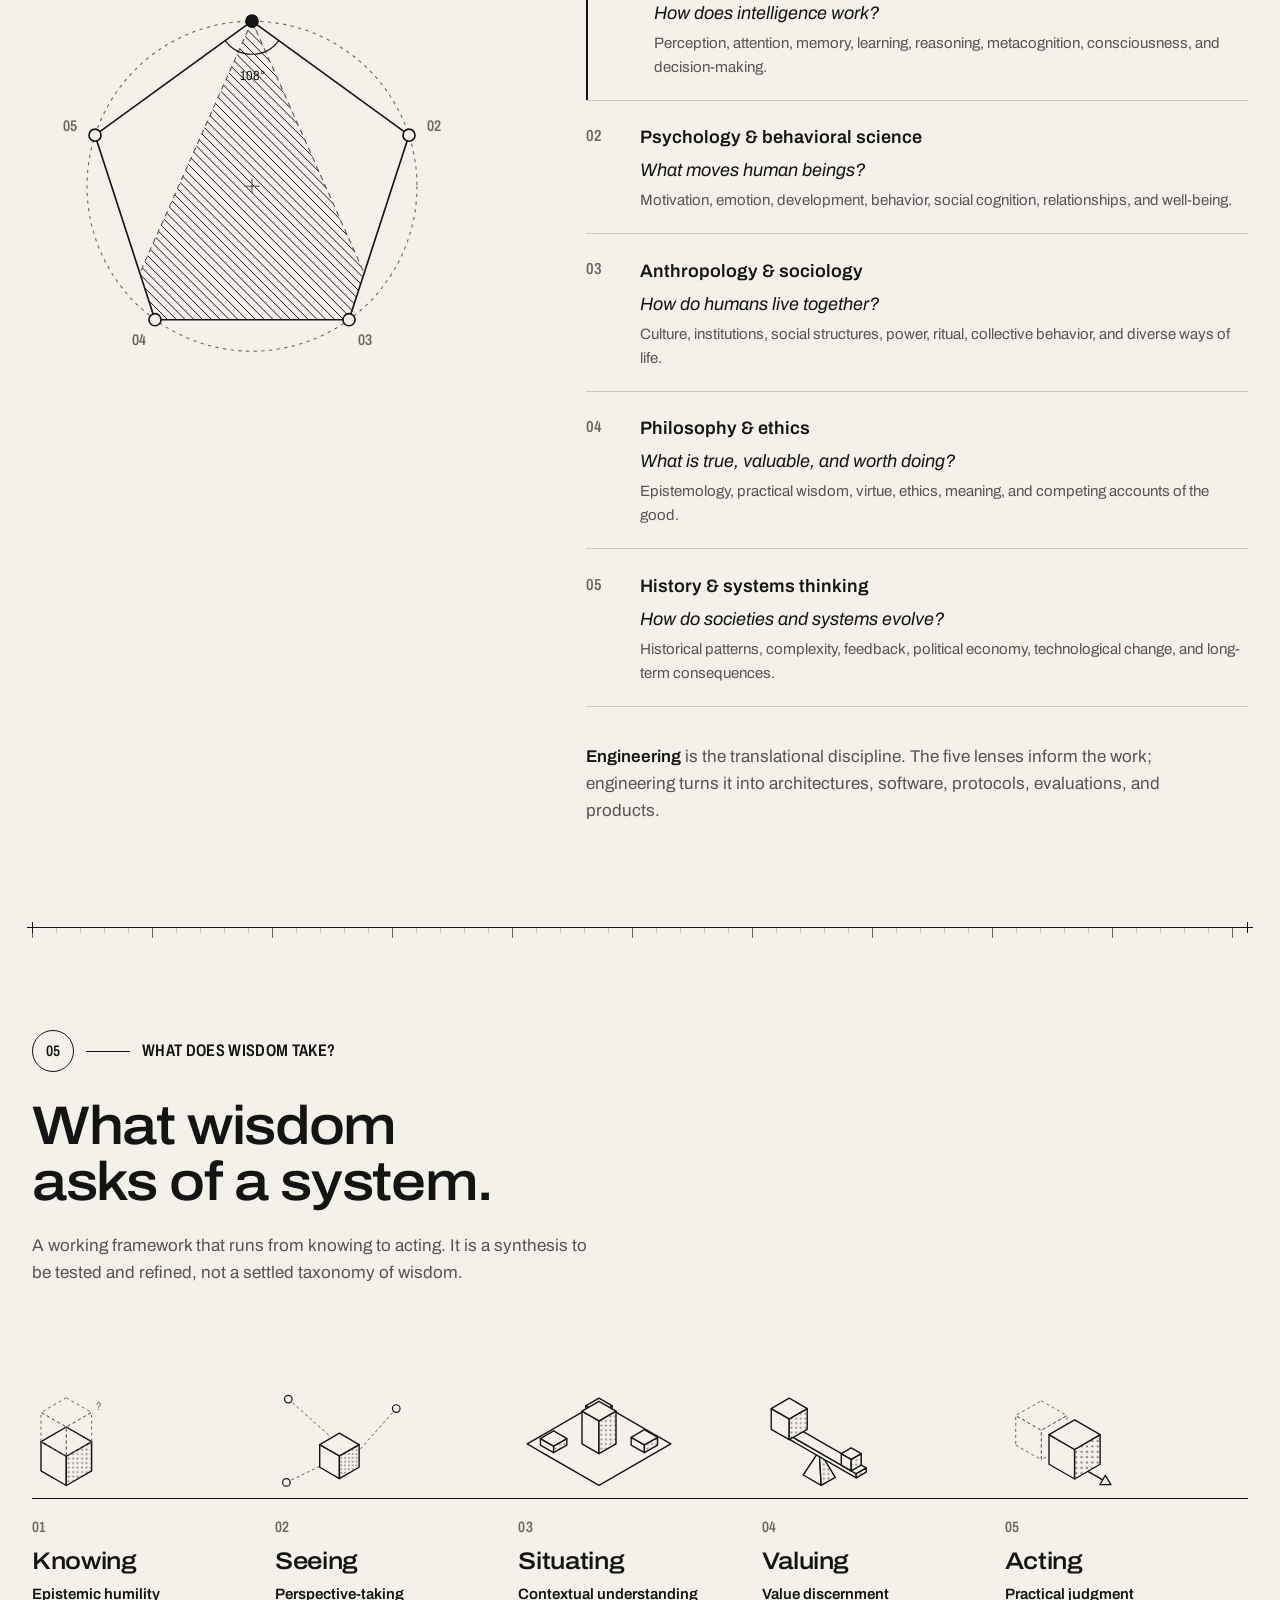
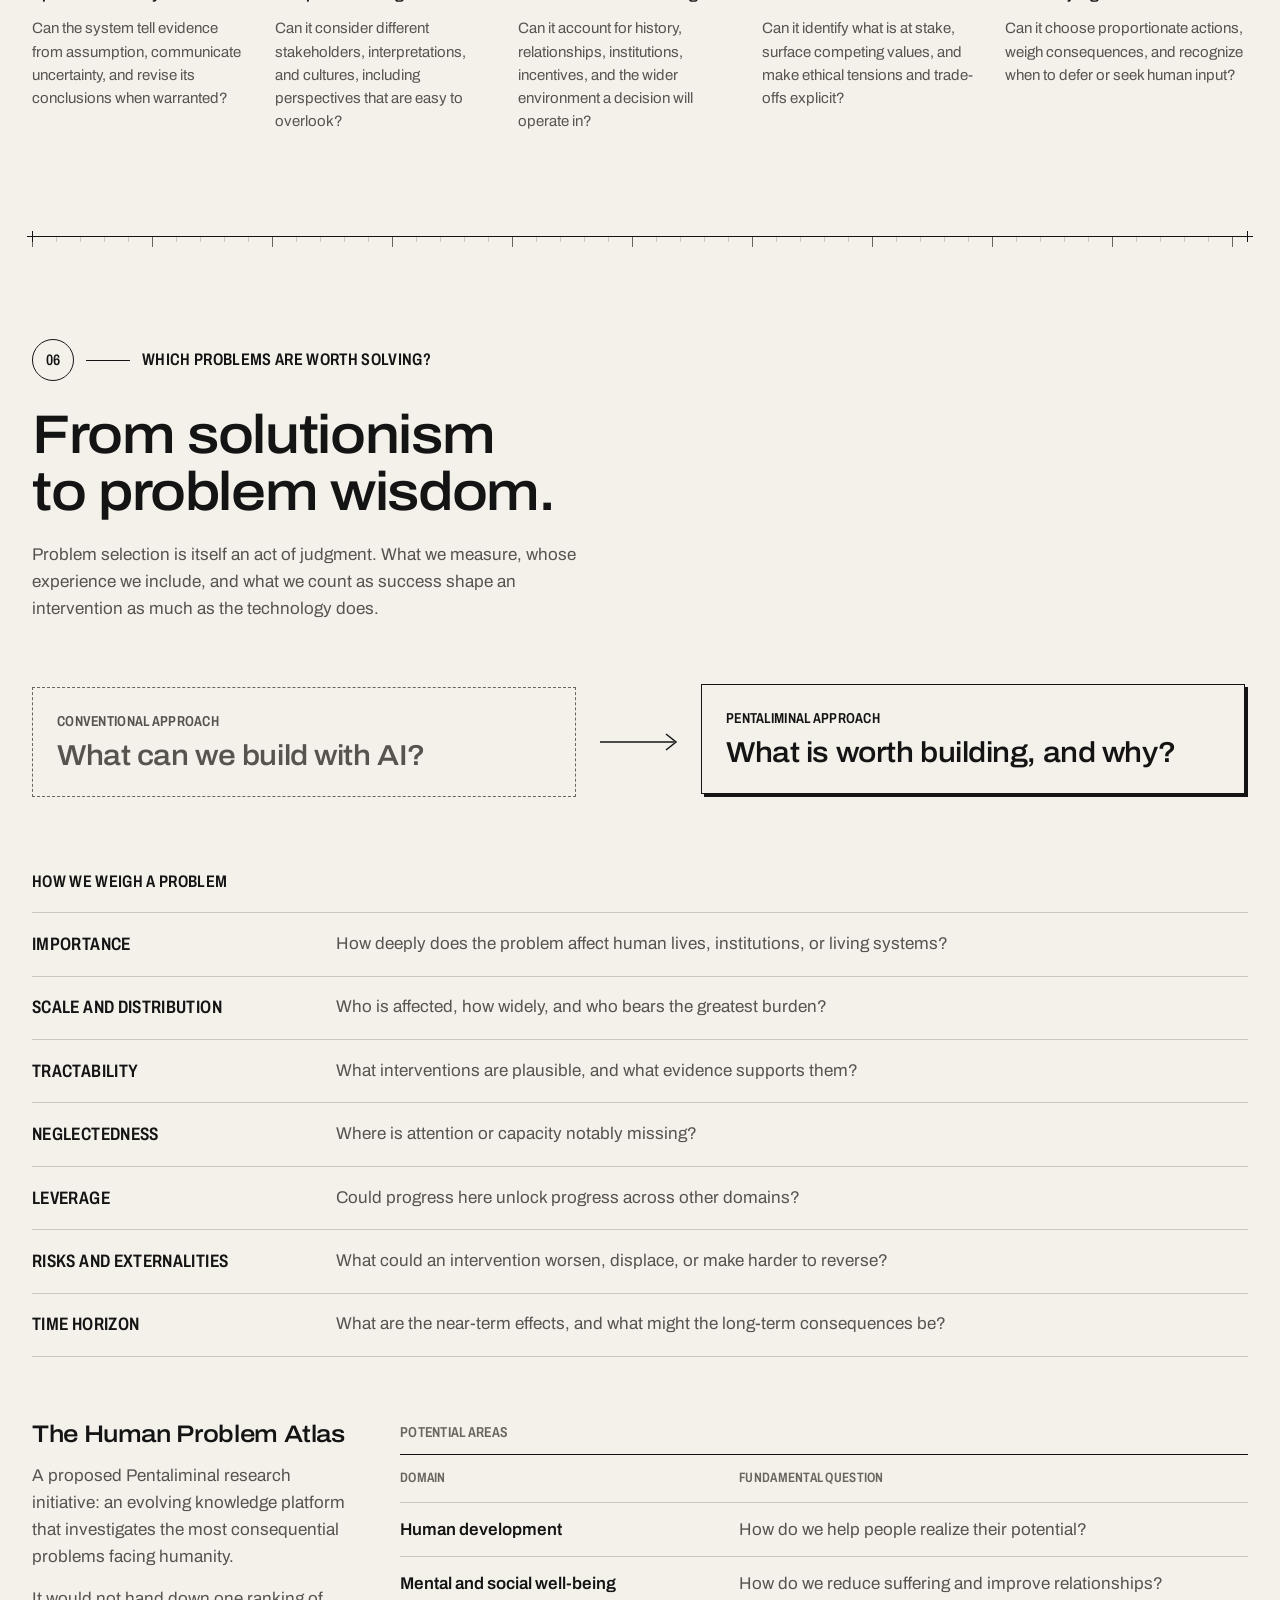
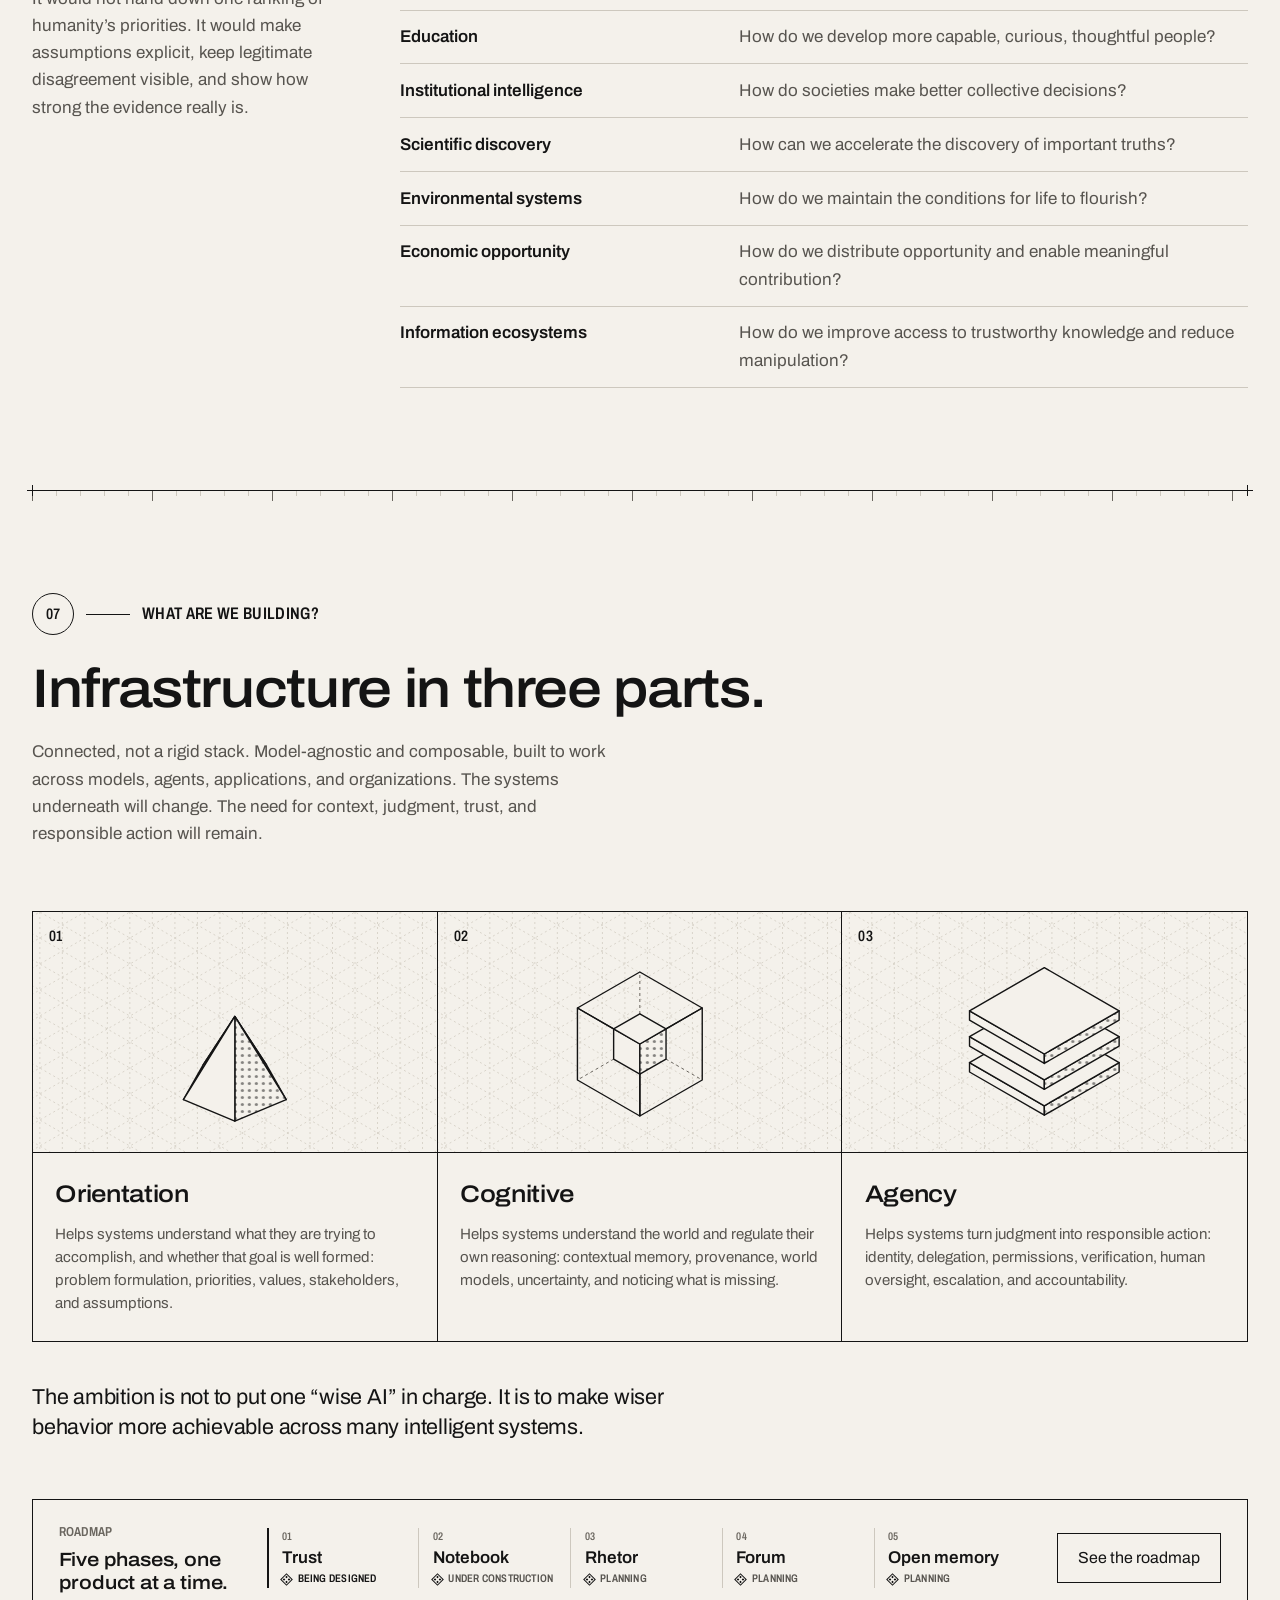
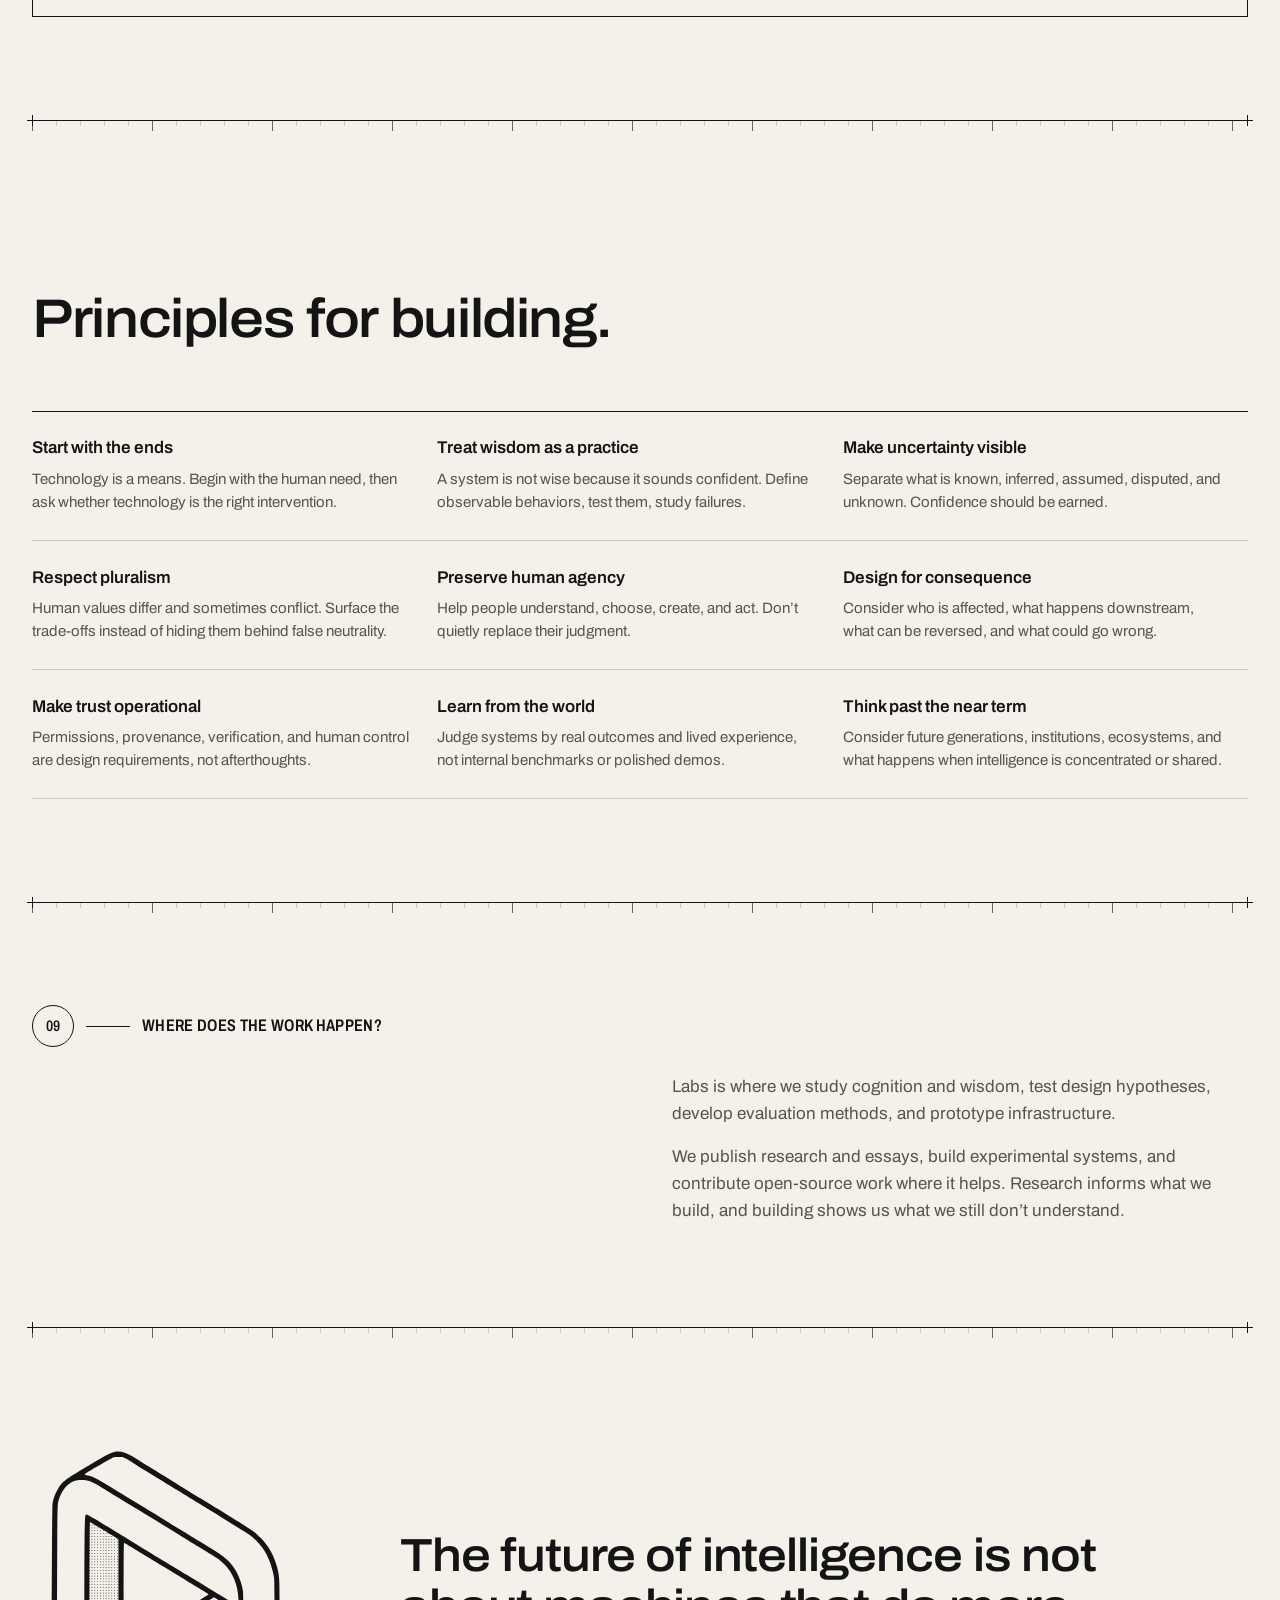
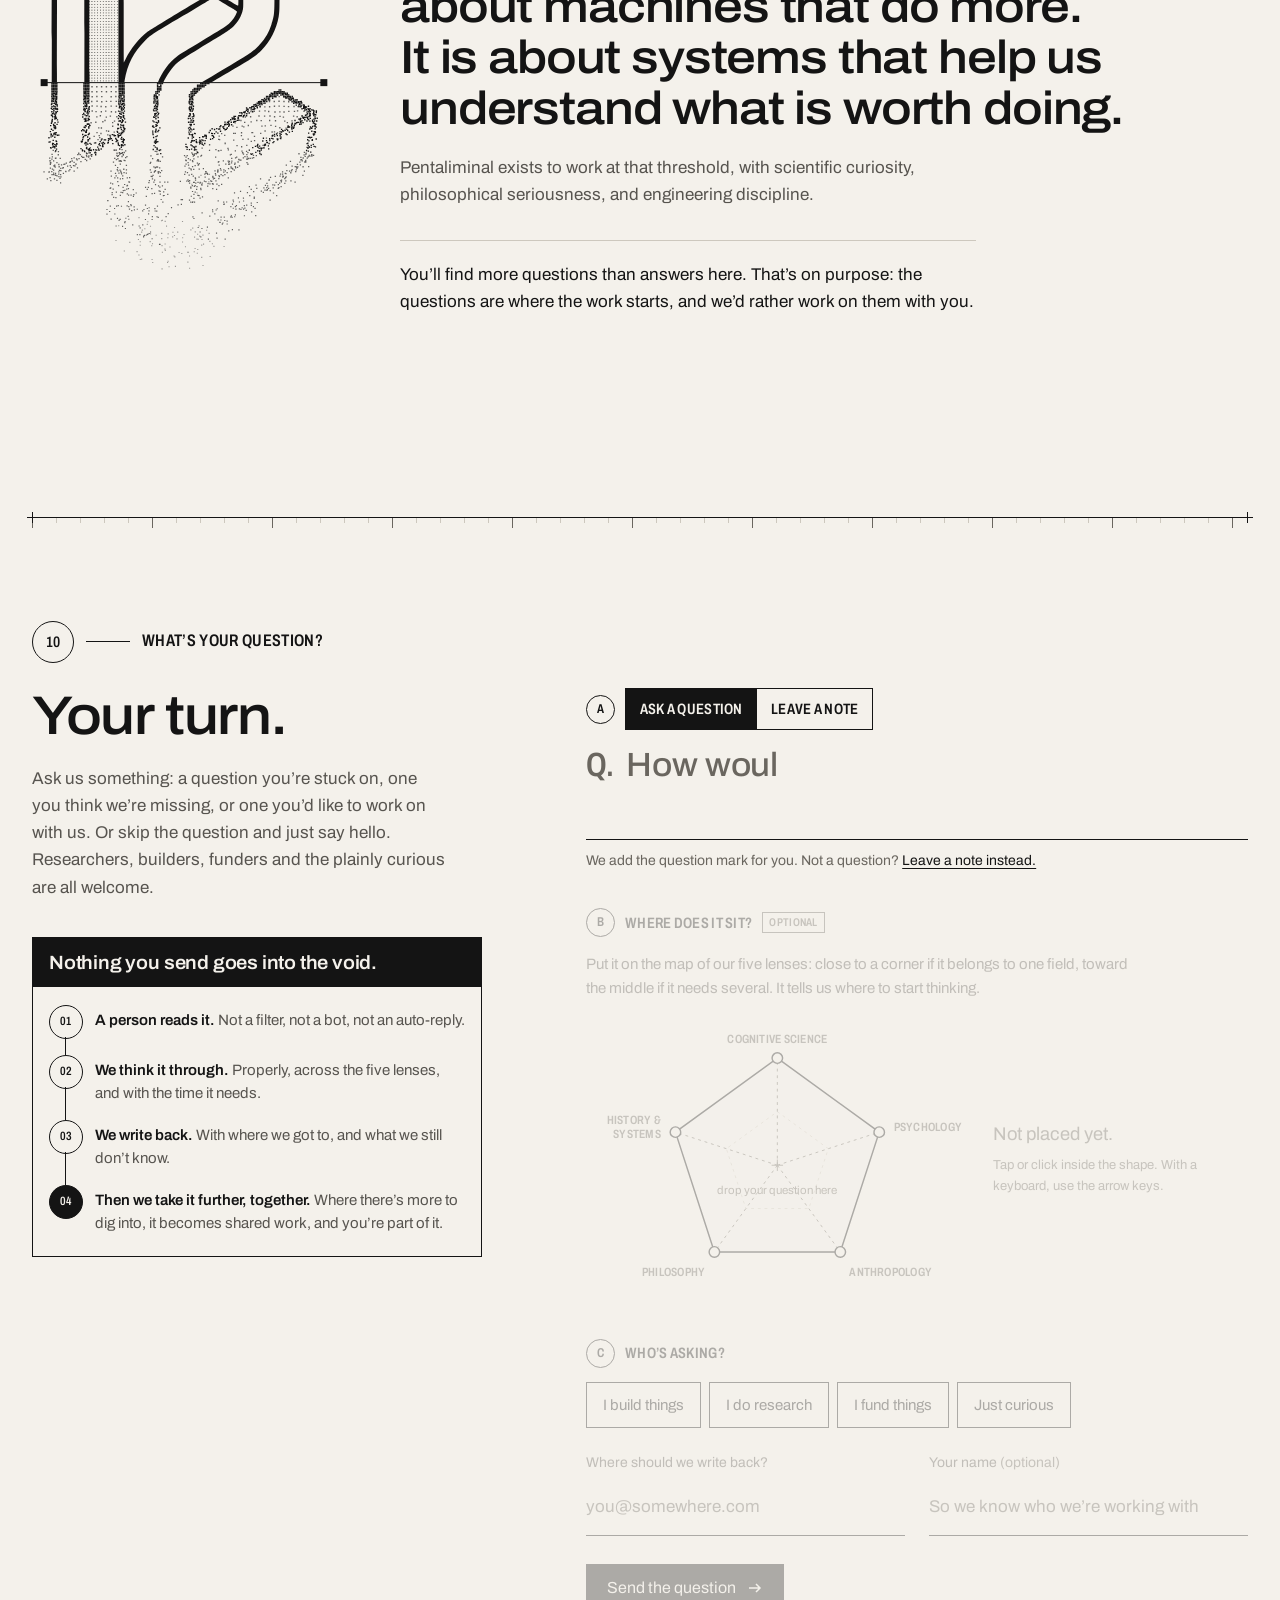
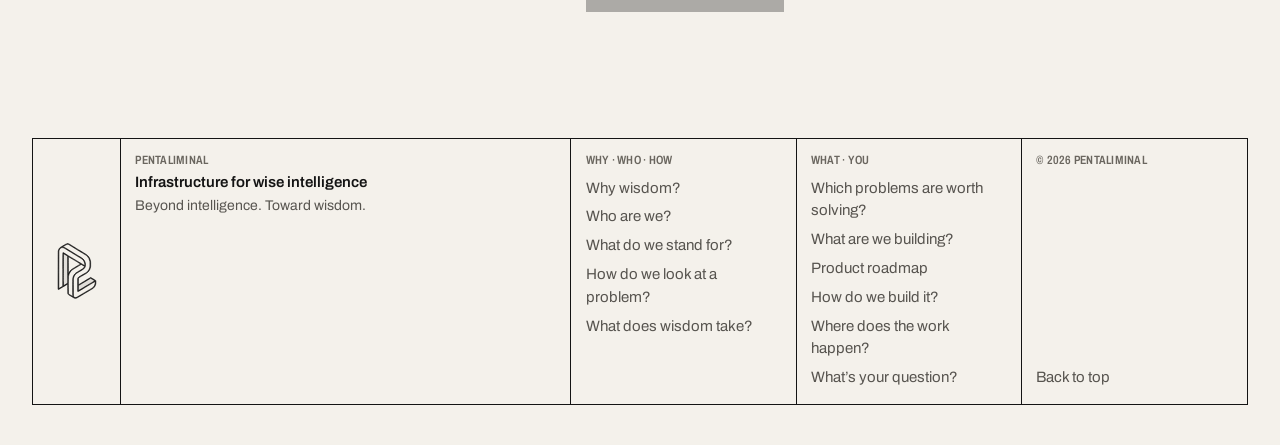
==== commit ddec6475: "Add a product roadmap page at /roadmap/ - New page built from src/roadmap.html (copy and figures) an" ====
--- a/docs/index.html
+++ b/docs/index.html
@@ -45,6 +45,7 @@
   </defs>
 </svg>
 
+
 <a class="skip" href="#main">Skip to content</a>
 <canvas class="bgmesh" id="bgmesh" aria-hidden="true"></canvas>
 <div class="grain" aria-hidden="true"></div>
@@ -283,6 +284,7 @@
         </li>
       </ul>
       <p class="aside">The ambition is not to put one “wise AI” in charge. It is to make wiser behavior more achievable across many intelligent systems.</p>
+      <div class="rm-strip"><div class="rs-head"><p class="cap">Roadmap</p><h3>Five phases, one product at a time.</h3></div><ol><li class="now"><span class="ph-no cap">01</span><b>Trust</b><span class="st cap"><span class="dm" aria-hidden="true"></span>Being designed</span></li><li class=""><span class="ph-no cap">02</span><b>Notebook</b><span class="st cap"><span class="dm" aria-hidden="true"></span>Under construction</span></li><li class=""><span class="ph-no cap">03</span><b>Rhetor</b><span class="st cap"><span class="dm" aria-hidden="true"></span>Planning</span></li><li class=""><span class="ph-no cap">04</span><b>Forum</b><span class="st cap"><span class="dm" aria-hidden="true"></span>Planning</span></li><li class=""><span class="ph-no cap">05</span><b>Open memory</b><span class="st cap"><span class="dm" aria-hidden="true"></span>Planning</span></li></ol><a class="btn ghost" href="roadmap/">See the roadmap</a></div>
     </section>
 
     <section id="principles">
@@ -422,10 +424,11 @@
       <div class="tb-mark"><svg class="mono" aria-hidden="true"><use href="#mono"/></svg></div>
       <div class="tb-wide"><span class="cap">Pentaliminal</span><b>Infrastructure for wise intelligence</b><i>Beyond intelligence. Toward wisdom.</i></div>
       <div><span class="cap">Why · Who · How</span><nav aria-label="Why · Who · How"><a href="#thesis">Why wisdom?</a><a href="#intersection">Who are we?</a><a href="#charter">What do we stand for?</a><a href="#lenses">How do we look at a problem?</a><a href="#framework">What does wisdom take?</a></nav></div>
-      <div><span class="cap">What · You</span><nav aria-label="What · You"><a href="#problems">Which problems are worth solving?</a><a href="#infrastructure">What are we building?</a><a href="#principles">How do we build it?</a><a href="#labs">Where does the work happen?</a><a href="#ask">What’s your question?</a></nav></div>
+      <div><span class="cap">What · You</span><nav aria-label="What · You"><a href="#problems">Which problems are worth solving?</a><a href="#infrastructure">What are we building?</a><a href="roadmap/">Product roadmap</a><a href="#principles">How do we build it?</a><a href="#labs">Where does the work happen?</a><a href="#ask">What’s your question?</a></nav></div>
       <div class="tb-end"><span class="cap">© 2026 Pentaliminal</span><nav aria-label="More"><a href="#top">Back to top</a></nav></div>
     </div>
   </div>
 </footer>
+
 </body>
 </html>
--- a/docs/assets/styles.css
+++ b/docs/assets/styles.css
@@ -203,9 +203,34 @@
 .tl-fx .ch { display: inline-block; overflow: hidden; vertical-align: bottom; white-space: pre; text-align: center; }
 .tl-fx .ch.busy { color: var(--ink-3); }
 /* label: an ink tag wipes in behind the words, which turn to paper; on hover it lifts like the buttons */
-.tagline [data-fx="label"] { position: relative; display: inline-block; margin-left: .05em; padding: 0 .22em; transition: transform .16s var(--ease-out), box-shadow .16s var(--ease-out); }
+/* On hover the tag lifts and casts a drawn shadow: the same block pushed back along the 30° axis, shaded in
+   halftone dots, outlined, with its two corner edges drawn in, like the isometric solids elsewhere on the page. */
+.tagline [data-fx="label"] {
+  --dx: .26em; --dy: .15em; /* 30° depth */
+  position: relative; isolation: isolate; display: inline-block; margin-left: .05em; padding: 0 .22em;
+  transition: transform .45s var(--ease-out);
+}
 .tagline [data-fx="label"] .tl-ink { position: absolute; inset: 0; padding: 0 .22em; color: var(--paper); background: var(--ink); }
-.tagline:hover [data-fx="label"] { transform: translate(-2px, -2px); box-shadow: 2px 2px 0 var(--ink-3); }
+.tagline [data-fx="label"]::before, .tagline [data-fx="label"]::after {
+  content: ""; position: absolute; z-index: -1; pointer-events: none; opacity: 0;
+  transition: opacity .45s var(--ease-out), transform .45s var(--ease-out);
+}
+/* the cast block: outlined, filled with the site's halftone */
+.tagline [data-fx="label"]::before {
+  inset: 0; border: 1px solid var(--ink);
+  background: radial-gradient(circle, var(--ink) .8px, transparent 1.15px) 0 0 / 4px 4px;
+}
+/* the two edges joining the tag's corners to the cast block's */
+.tagline [data-fx="label"]::after {
+  top: 0; left: 0; right: calc(-1 * var(--dx)); bottom: calc(-1 * var(--dy));
+  background:
+    linear-gradient(to top right, transparent calc(50% - .6px), var(--ink) calc(50% - .6px), var(--ink) calc(50% + .6px), transparent calc(50% + .6px)) right top / var(--dx) var(--dy) no-repeat,
+    linear-gradient(to top right, transparent calc(50% - .6px), var(--ink) calc(50% - .6px), var(--ink) calc(50% + .6px), transparent calc(50% + .6px)) left bottom / var(--dx) var(--dy) no-repeat;
+}
+.tagline [data-fx="label"].in:hover, .tagline [data-fx="label"].in.lift { transform: translate(calc(-.35 * var(--dx)), calc(-.35 * var(--dy))); }
+.tagline [data-fx="label"].in:hover::before, .tagline [data-fx="label"].in.lift::before { opacity: 1; transform: translate(var(--dx), var(--dy)); }
+.tagline [data-fx="label"].in:hover::after, .tagline [data-fx="label"].in.lift::after { opacity: 1; transition-delay: .12s; }
+@media (hover: none) { .tagline [data-fx="label"].in:hover:not(.lift) { transform: none; } .tagline [data-fx="label"].in:hover:not(.lift)::before, .tagline [data-fx="label"].in:hover:not(.lift)::after { opacity: 0; transform: none; } }
 @media (prefers-reduced-motion: no-preference) {
   .tagline [data-fx="label"] .tl-ink { clip-path: inset(0 100% 0 0); }
   .tagline [data-fx="label"].in .tl-ink { clip-path: inset(0 0 0 0); transition: clip-path .75s var(--ease-io); }
@@ -719,3 +744,270 @@
   .rv.pre { opacity: 1; transform: none; }
   a { text-decoration: none; }
 }
+
+/* 20. Roadmap ---------------------------------------------------------------
+   The /roadmap/ page and the roadmap strip in section 07 of the home page.
+   Progress is drawn the way the framework is: diamonds on one line. Done stages are solid ink,
+   the current stage is halftone, stages ahead are hollow with a dashed line. No accent color. */
+:root {
+  /* arrows drawn as masks so they take the theme's ink */
+  --arrow-r: url("data:image/svg+xml,%3Csvg xmlns='http://www.w3.org/2000/svg' viewBox='0 0 32 10' preserveAspectRatio='none'%3E%3Cpath d='M0 5h29M24.5 1.5 30 5l-5.5 3.5' fill='none' stroke='black' stroke-width='1.3'/%3E%3C/svg%3E");
+  --arrow-d: url("data:image/svg+xml,%3Csvg xmlns='http://www.w3.org/2000/svg' viewBox='0 0 10 32' preserveAspectRatio='none'%3E%3Cpath d='M5 0v29M1.5 24.5 5 30l3.5-5.5' fill='none' stroke='black' stroke-width='1.3'/%3E%3C/svg%3E");
+  --arrow-u: url("data:image/svg+xml,%3Csvg xmlns='http://www.w3.org/2000/svg' viewBox='0 0 10 10'%3E%3Cpath d='M1.5 7.5 5 2l3.5 5.5' fill='none' stroke='black' stroke-width='1.3'/%3E%3C/svg%3E");
+  --arrow-ud: url("data:image/svg+xml,%3Csvg xmlns='http://www.w3.org/2000/svg' viewBox='0 0 10 40' preserveAspectRatio='none'%3E%3Cpath d='M5 1v38M1.5 6 5 1l3.5 5M1.5 34 5 39l3.5-5' fill='none' stroke='black' stroke-width='1.3'/%3E%3C/svg%3E");
+  --dots: radial-gradient(circle, var(--ink) 1px, transparent 1.35px) 0 0 / 3.5px 3.5px;
+}
+
+/* the progress track */
+.track ol { display: grid; grid-template-columns: repeat(5, minmax(0, 1fr)); }
+.track li { position: relative; display: flex; flex-direction: column; align-items: center; text-align: center; }
+.track i { position: relative; z-index: 1; width: 11px; height: 11px; margin: 4px 0; transform: rotate(45deg); background: var(--paper); border: 1.5px solid var(--ink-3); }
+.track li.done i { background: var(--ink); border-color: var(--ink); }
+.track li.now i { width: 17px; height: 17px; margin: 1px 0; border: 2px solid var(--ink); background: var(--dots), var(--paper); }
+.track li + li::before { content: ""; position: absolute; top: 9.5px; left: -50%; right: 50%; border-top: 1.5px solid var(--ink); }
+.track li.ahead::before { border-top: 1.5px dashed var(--ink-3); }
+.track .cap { margin-top: .5rem; font-size: .75rem; line-height: 1.2; color: var(--ink-3); }
+.track li.done .cap { color: var(--ink-2); }
+.track li.now .cap { color: var(--ink); }
+.track.sm i { width: 8px; height: 8px; margin: 3px 0; }
+.track.sm li.now i { width: 12px; height: 12px; margin: 1px 0; border-width: 1.5px; }
+.track.sm li + li::before { top: 7px; border-top-width: 1px; }
+
+/* the status label: "Being designed", plus "Focus now" on the phase in progress */
+.chip { display: inline-flex; flex-wrap: wrap; align-items: center; gap: .5rem; font-size: .8125rem; line-height: 1.2; }
+.dm { flex: none; display: inline-block; width: 10px; height: 10px; transform: rotate(45deg); border: 1.5px solid var(--ink); background: var(--dots), var(--paper); }
+.now-tag { padding: .2rem .45rem; background: var(--ink); color: var(--paper); font-size: .75rem; }
+
+/* page intro */
+.rm-intro { padding-block: clamp(3rem, 7vw, 5.5rem) clamp(2.5rem, 6vw, 4rem); }
+.crumb { display: flex; align-items: center; gap: .75rem; margin-bottom: 1.6rem; font-size: .9375rem; color: var(--ink-2); }
+.crumb a { text-decoration: none; }
+.crumb a:hover { color: var(--ink); text-decoration: underline; text-underline-offset: 3px; }
+.crumb .lead { width: 2.75rem; height: 1px; background: var(--ink); }
+.crumb span:last-child { color: var(--ink); }
+.head h1 { font-size: clamp(2.5rem, 1.4rem + 4vw, 4.6rem); line-height: 1; letter-spacing: -.03em; font-weight: 560; font-stretch: 112%; }
+.rm-intro .meta { margin-top: 1.6rem; color: var(--ink-3); }
+.fig-t { display: block; margin-bottom: 1.4rem; font-size: .875rem; color: var(--ink-2); }
+
+/* five phases and the four gates between them */
+.rm-seq { padding-block: clamp(2.5rem, 5vw, 3.5rem) clamp(3rem, 6vw, 4.5rem); }
+.phases { display: grid; grid-template-columns: minmax(0, 1fr) 3.5rem minmax(0, 1fr) 3.5rem minmax(0, 1fr) 3.5rem minmax(0, 1fr) 3.5rem minmax(0, 1fr); padding-bottom: 2.4rem; }
+.ph a { box-sizing: border-box; display: flex; flex-direction: column; gap: .2rem; height: 100%; padding: 1rem 1rem 1.1rem; border: 1px solid var(--ink); background: var(--paper); text-decoration: none; transition: transform .22s var(--ease-out), box-shadow .22s var(--ease-out); }
+.ph a:hover { transform: translate(-3px, -3px); box-shadow: 3px 3px 0 var(--ink); }
+.ph.now a { border-width: 1.5px; transform: translate(-3px, -3px); box-shadow: 3px 3px 0 var(--ink); }
+.ph.now a:hover { transform: translate(-5px, -5px); box-shadow: 5px 5px 0 var(--ink); }
+.ph-no { font-size: .75rem; color: var(--ink-3); }
+.ph b { font-size: 1.2rem; line-height: 1.15; font-weight: 560; font-stretch: 112%; letter-spacing: -.01em; }
+.ph a > i { font-style: normal; font-size: .875rem; line-height: 1.35; color: var(--ink-2); }
+.ph .track { margin-top: auto; padding-top: 1rem; }
+.ph .chip { margin-top: .8rem; font-size: .75rem; }
+.ph .now-tag { font-size: .6875rem; }
+@media (min-width: 1001px) { .ph a { position: relative; } .ph .now-tag { position: absolute; top: .85rem; right: .85rem; } }
+.gate { position: relative; display: grid; place-items: center; }
+.gate::before { content: ""; position: absolute; left: 0; right: 0; top: 50%; border-top: 1px dashed var(--ink-3); }
+.gate i { position: relative; width: 14px; height: 14px; transform: rotate(45deg); border: 1.5px solid var(--ink); background: var(--paper); }
+.gate.passed i { background: var(--ink); }
+.gate .cap { position: absolute; top: calc(100% + .75rem); left: 50%; transform: translateX(-50%); white-space: nowrap; font-size: .75rem; color: var(--ink-2); }
+.gate .cap::before { content: ""; position: absolute; left: 50%; bottom: calc(100% + .2rem); height: .55rem; border-left: 1px dotted var(--ink-3); }
+@media (max-width: 1000px) {
+  .phases { grid-template-columns: minmax(0, 1fr); padding-bottom: 0; }
+  .ph a { display: grid; grid-template-columns: minmax(0, 1fr) minmax(0, 12rem); column-gap: 1.5rem; }
+  .ph a > * { grid-column: 1; }
+  .ph .track { grid-column: 2; grid-row: 1 / span 3; margin: 0; padding: 0; align-self: center; }
+  .gate { height: 3.5rem; place-items: center start; padding-left: 1.4rem; }
+  .gate::before { left: calc(1.4rem + 7px); right: auto; top: 0; bottom: 0; border-top: 0; border-left: 1px dashed var(--ink-3); }
+  .gate .cap { position: static; transform: none; margin-left: 1.9rem; grid-area: 1 / 1; }
+  .gate i { grid-area: 1 / 1; }
+  .gate .cap::before { display: none; }
+}
+@media (max-width: 520px) {
+  .ph a { grid-template-columns: minmax(0, 1fr); }
+  .ph .track { grid-column: 1; grid-row: auto; padding-top: .9rem; max-width: 12rem; }
+}
+
+/* the stage legend */
+.legend { margin-top: 1.5rem; border-top: 1px solid var(--rule); }
+.legend summary { display: flex; align-items: center; gap: .6rem; padding-block: 1rem; cursor: pointer; list-style: none; font-size: .875rem; color: var(--ink-2); }
+.legend summary::-webkit-details-marker { display: none; }
+.legend summary::before { content: "+"; display: inline-grid; place-items: center; width: 1.25rem; height: 1.25rem; border: 1px solid var(--ink); font-size: .9rem; transition: transform .22s var(--ease-out); }
+.legend[open] summary::before { transform: rotate(45deg); }
+.legend summary:hover { color: var(--ink); }
+.legend-list { display: grid; grid-template-columns: repeat(5, minmax(0, 1fr)); gap: 1.5rem; padding-bottom: .5rem; }
+.legend-list li { display: flex; flex-direction: column; gap: .35rem; padding-top: .8rem; border-top: 1px solid var(--ink); font-size: .9rem; line-height: 1.45; color: var(--ink-2); }
+.legend-list .cap { font-size: .8125rem; color: var(--ink); }
+@media (max-width: 860px) { .legend-list { grid-template-columns: minmax(0, 1fr); gap: 0; } .legend-list li { flex-direction: row; gap: 1rem; padding-block: .7rem; border-top-color: var(--rule); } .legend-list .cap { flex: none; width: 6.5rem; } }
+
+/* one section per phase */
+.ph-head { display: grid; grid-template-columns: minmax(0, 1fr) minmax(0, 23rem); gap: 1.5rem 3.5rem; align-items: end; }
+.ph-status { display: flex; flex-direction: column; gap: 1.1rem; padding-bottom: .3rem; }
+@media (max-width: 860px) { .ph-head { grid-template-columns: minmax(0, 1fr); } .ph-status { max-width: 23rem; } }
+
+.rmfig { position: relative; isolation: isolate; margin: clamp(2.25rem, 5vw, 3.25rem) 0 0; padding: clamp(1.25rem, 3vw, 2rem) clamp(.5rem, 2vw, 1.25rem) clamp(1.5rem, 3vw, 2.25rem); border: 1px solid var(--ink); background: var(--paper); }
+.rmfig .fig-t { padding-inline: 1rem; }
+.fig-note { max-width: var(--measure); margin-top: 1.5rem; padding-inline: 1rem; font-size: .9375rem; color: var(--ink-2); }
+
+/* nodes and chains: four equal columns, arrows in the gutters between them */
+.nd { position: relative; display: flex; flex-direction: column; justify-content: center; min-width: 0; margin-inline: 1rem; padding: .7rem .85rem; border: 1px solid var(--ink); background: var(--paper); font-size: .9375rem; line-height: 1.3; }
+.nd b { font-weight: 600; }
+.nd i { margin-top: .25rem; font-style: normal; font-size: .8125rem; line-height: 1.35; color: var(--ink-2); }
+.nd.key { background: var(--ink); color: var(--paper); }
+.nd.key i { color: var(--paper); opacity: .78; }
+.nd.dash { border-style: dashed; border-color: var(--ink-2); color: var(--ink-2); }
+.nd.bound { border: 1.5px dashed var(--ink); outline: 1px solid var(--rule); outline-offset: 4px; }
+.nd a { color: inherit; }
+.chain { position: relative; display: grid; grid-template-columns: repeat(4, minmax(0, 1fr)); align-items: stretch; }
+.chain > .nd:has(+ .nd)::after, .chain > .nd:has(+ .door)::after, .mem-prods li:not(:last-child) > a::after {
+  content: ""; position: absolute; top: 50%; left: calc(100% + 1px); width: calc(2rem - 2px); height: 10px; margin-top: -5px;
+  background: var(--ink-3); -webkit-mask: var(--arrow-r) center / 100% 100% no-repeat; mask: var(--arrow-r) center / 100% 100% no-repeat;
+}
+.chain.steps .nd { min-height: 5.4rem; }
+
+/* Trust: protection, provenance, proof */
+.ppp-grid { display: grid; grid-template-columns: minmax(0, 8.5rem) minmax(0, 1fr); row-gap: 1.75rem; align-items: start; }
+.ppp-k { display: flex; flex-direction: column; padding: .55rem 0 0 1rem; line-height: 1.25; }
+.ppp-k b { font-weight: 600; }
+.ppp-k span { font-size: .8125rem; color: var(--ink-3); }
+.ppp-guard { display: flex; flex-direction: column; gap: .8rem; }
+.door { display: flex; align-items: center; gap: .65rem; margin-left: 1rem; font-size: .8125rem; }
+.door::before { content: ""; flex: none; width: 12px; height: 3rem; background: linear-gradient(var(--ink), var(--ink)) center / 3px 100% no-repeat, linear-gradient(var(--ink), var(--ink)) top / 12px 3px no-repeat, linear-gradient(var(--ink), var(--ink)) bottom / 12px 3px no-repeat; }
+.chain.bus { padding-bottom: 1.75rem; margin-bottom: -1.75rem; }
+.chain.bus::after { content: ""; position: absolute; left: 12.5%; right: 12.5%; bottom: .9rem; border-top: 1px solid var(--ink-3); }
+.chain.bus > .nd::before { content: ""; position: absolute; left: 50%; top: 100%; height: .9rem; border-left: 1px solid var(--ink-3); }
+.chain.bus::before { content: ""; position: absolute; left: calc(12.5% - 5px); bottom: -1.75rem; width: 10px; height: 2.65rem; background: var(--ink-3); -webkit-mask: var(--arrow-d) center / 100% 100% no-repeat; mask: var(--arrow-d) center / 100% 100% no-repeat; }
+/* the bus feeds the ledger: the ledger row's label sits beside it */
+.ppp-grid > .chain.bus + .ppp-k, .ppp-grid > .chain.bus + .ppp-k + .chain { margin-top: 1.75rem; }
+
+/* Rhetor: the practice loop */
+.chain.looped { grid-template-rows: auto auto; }
+.loop { grid-column: 2 / 5; position: relative; height: 2.9rem; }
+.loop::before { content: ""; position: absolute; left: 16.667%; right: 16.667%; top: 0; height: 1.1rem; border: 1px solid var(--ink-3); border-top: 0; }
+.loop::after { content: ""; position: absolute; left: calc(16.667% - 5px); top: -1px; width: 10px; height: 10px; background: var(--ink-3); -webkit-mask: var(--arrow-u) center / 100% 100% no-repeat; mask: var(--arrow-u) center / 100% 100% no-repeat; }
+.loop .cap { position: absolute; left: 50%; top: 1.55rem; transform: translateX(-50%); white-space: nowrap; font-size: .75rem; color: var(--ink-2); }
+
+/* Notebook: five jobs on a pentagon */
+.nb-grid { display: grid; grid-template-columns: minmax(0, 1fr) minmax(0, 1fr); gap: 2rem 3rem; align-items: center; padding-inline: 1rem; }
+.nb-fig { display: block; width: 100%; max-width: 460px; height: auto; margin-inline: auto; overflow: visible; }
+.nb-ring { fill: none; stroke: var(--ink-3); stroke-width: 1.2; stroke-dasharray: 4 4; }
+.nb-spoke { stroke: var(--ink-3); stroke-width: 1; }
+.nb-core { fill: var(--paper-2); stroke: var(--ink); stroke-width: 1.5; }
+.nb-ct, .nb-cs, .nb-v text { text-anchor: middle; font-family: var(--sans); }
+.nb-ct { font-size: 17px; font-weight: 600; fill: var(--ink); }
+.nb-cs { font-size: 13px; fill: var(--ink-2); }
+.nb-v rect { fill: var(--paper); stroke: var(--ink); stroke-width: 1.2; transition: stroke-width .2s var(--ease-out); }
+.nb-v text { font-size: 17px; font-weight: 600; font-stretch: 75%; text-transform: uppercase; letter-spacing: .02em; fill: var(--ink); }
+.nb-v.v-learn rect { fill: var(--ink); }
+.nb-v.v-learn text { fill: var(--paper); }
+.nb-list li { position: relative; display: grid; grid-template-columns: 6.5rem minmax(0, 1fr); gap: 1rem; padding-block: .85rem; border-top: 1px solid var(--rule); font-size: .9375rem; line-height: 1.45; }
+.nb-list li:last-child { border-bottom: 1px solid var(--rule); }
+.nb-list b { font-weight: 600; transition: transform .22s var(--ease-out); }
+.nb-list span { color: var(--ink-2); }
+.nb-list li::before { content: ""; position: absolute; left: 0; top: -1px; width: 3rem; height: 2px; background: var(--ink); transform: scaleX(0); transform-origin: 0 50%; transition: transform .22s var(--ease-out); }
+.nb-list li:hover::before { transform: scaleX(1); }
+.nb-list li:hover b { transform: translateX(5px); }
+.nb-grid:has(li[data-j="gather"]:hover) .v-gather rect, .nb-grid:has(li[data-j="connect"]:hover) .v-connect rect,
+.nb-grid:has(li[data-j="apply"]:hover) .v-apply rect, .nb-grid:has(li[data-j="learn"]:hover) .v-learn rect,
+.nb-grid:has(li[data-j="find"]:hover) .v-find rect { stroke-width: 3.5; }
+@media (max-width: 860px) { .nb-grid { grid-template-columns: minmax(0, 1fr); } .nb-fig { max-width: 400px; } }
+
+/* the shared memory: four products over one slab of four objects */
+.mem-loop { position: relative; height: 2.6rem; }
+.mem-loop::before { content: ""; position: absolute; left: 12.5%; right: 12.5%; bottom: 0; height: 1.05rem; border: 1px solid var(--ink-3); border-bottom: 0; }
+.mem-loop::after { content: ""; position: absolute; left: calc(12.5% - 5px); bottom: -1px; width: 10px; height: 10px; background: var(--ink-3); transform: rotate(180deg); -webkit-mask: var(--arrow-u) center / 100% 100% no-repeat; mask: var(--arrow-u) center / 100% 100% no-repeat; }
+.mem-loop .cap { position: absolute; left: 50%; top: 0; transform: translateX(-50%); white-space: nowrap; font-size: .75rem; color: var(--ink-2); }
+.mem-prods { display: grid; grid-template-columns: repeat(4, minmax(0, 1fr)); }
+.mem-prods a { box-sizing: border-box; position: relative; display: flex; flex-direction: column; height: 100%; margin-inline: 1rem; padding: .75rem .85rem; border: 1px solid var(--ink); background: var(--paper); text-decoration: none; line-height: 1.3; transition: transform .22s var(--ease-out), box-shadow .22s var(--ease-out); }
+.mem-prods a:hover { transform: translate(-3px, -3px); box-shadow: 3px 3px 0 var(--ink); }
+.mem-prods b { font-weight: 600; }
+.mem-prods .cap { font-size: .75rem; color: var(--ink-3); }
+.mem-prods i { margin-top: .35rem; font-style: normal; font-size: .8125rem; color: var(--ink-2); }
+.mem-rw { position: relative; display: grid; grid-template-columns: repeat(4, minmax(0, 1fr)); height: 3rem; }
+.mem-rw span { position: relative; }
+.mem-rw span::before { content: ""; position: absolute; left: calc(50% - 5px); top: 2px; bottom: 2px; width: 10px; background: var(--ink-3); -webkit-mask: var(--arrow-ud) center / 100% 100% no-repeat; mask: var(--arrow-ud) center / 100% 100% no-repeat; }
+.mem-rw em { position: absolute; left: calc(12.5% + 12px); top: 50%; transform: translateY(-50%); font-style: normal; font-size: .75rem; color: var(--ink-2); }
+.mem-slab { position: relative; padding: .9rem 0 1.1rem; border: 1.5px solid var(--ink); background: var(--paper); }
+/* the slab has depth: a halftone side, like the shaded faces of the monogram */
+.mem-slab::after { content: ""; position: absolute; z-index: -1; inset: 0; transform: translate(7px, 7px); border: 1px solid var(--ink); background: var(--dots), var(--paper); opacity: calc(var(--shade-op) + .25); }
+.mem-slab > p { margin: 0 1rem .8rem; font-size: .875rem; }
+.mem-slab ul { display: grid; grid-template-columns: repeat(4, minmax(0, 1fr)); }
+.mem-slab li { display: flex; flex-direction: column; margin-inline: 1rem; padding: .7rem .85rem; border: 1px solid var(--ink); background: var(--paper); line-height: 1.3; }
+.mem-slab li b { font-weight: 600; }
+.mem-slab li i { margin-top: .3rem; font-style: normal; font-size: .8125rem; color: var(--ink-2); }
+.claims { margin-top: 2.25rem; padding-inline: 1rem; }
+.claims > .cap { font-size: .8125rem; color: var(--ink-2); }
+.claims ul { display: flex; flex-wrap: wrap; gap: .6rem 1.5rem; margin-top: .75rem; }
+.claims li { display: inline-flex; align-items: center; gap: .55rem; font-size: .9375rem; }
+.sw { flex: none; width: 15px; height: 15px; border: 1.5px solid var(--ink); background: var(--paper); }
+.sw.s-known { background: var(--ink); }
+.sw.s-inferred { background: var(--dots), var(--paper); }
+.sw.s-assumed { border-style: dashed; }
+.sw.s-disputed { background: repeating-linear-gradient(45deg, var(--ink) 0 1px, transparent 1px 4px), var(--paper); }
+.sw.s-unknown { border: 1.5px dotted var(--ink-3); }
+
+/* detail rows under each figure */
+.facts { margin-top: clamp(2rem, 5vw, 3rem); border-top: 1.5px solid var(--ink); }
+.facts > div { position: relative; display: grid; grid-template-columns: minmax(0, 15rem) minmax(0, 1fr); gap: .4rem 3rem; padding-block: 1.15rem; border-bottom: 1px solid var(--rule); }
+.facts dt { padding-top: .15rem; font-size: .9375rem; }
+.facts dd { max-width: 46rem; margin: 0; }
+.facts li + li { margin-top: .55rem; }
+.facts li b { font-weight: 600; }
+.facts a { text-underline-offset: 3px; }
+.facts > div::before { content: ""; position: absolute; left: 0; top: -1px; width: 3rem; height: 2px; background: var(--ink); transform: scaleX(0); transform-origin: 0 50%; transition: transform .22s var(--ease-out); }
+.facts > div:hover::before { transform: scaleX(1); }
+.facts dt { transition: transform .22s var(--ease-out); }
+.facts > div:hover dt { transform: translateX(5px); }
+@media (max-width: 720px) { .facts > div { grid-template-columns: minmax(0, 1fr); } }
+
+/* narrow screens: the chains run top to bottom */
+@media (max-width: 760px) {
+  .ppp-grid { grid-template-columns: minmax(0, 1fr); row-gap: .7rem; }
+  .ppp-k { flex-direction: row; align-items: baseline; gap: .6rem; padding: 0 1rem; }
+  .ppp-guard, .ppp-grid > .chain { margin-bottom: 1.4rem; }
+  .ppp-grid > .chain.bus + .ppp-k, .ppp-grid > .chain.bus + .ppp-k + .chain { margin-top: 0; }
+  .chain, .mem-prods, .mem-slab ul { grid-template-columns: minmax(0, 1fr); row-gap: 1.6rem; }
+  .ppp-guard { gap: 1.6rem; }
+  .chain > .nd:has(+ .nd)::after, .chain > .nd:has(+ .door)::after {
+    top: calc(100% + 1px); left: calc(50% - 5px); width: 10px; height: calc(1.6rem - 2px); margin-top: 0;
+    -webkit-mask-image: var(--arrow-d); mask-image: var(--arrow-d);
+  }
+  .door { margin-left: 1rem; }
+  .chain.bus { padding-bottom: 0; margin-bottom: 0; }
+  .chain.bus::before, .chain.bus::after, .chain.bus > .nd::before { display: none; }
+  .chain.steps .nd { min-height: 0; }
+  .loop { grid-column: auto; height: auto; }
+  .loop::before, .loop::after { display: none; }
+  .loop .cap { position: static; display: block; transform: none; margin-top: -.6rem; text-align: center; }
+  .loop .cap::before { content: "↺ "; }
+  .mem-loop, .mem-rw { display: none; }
+  .mem-prods { grid-template-columns: repeat(2, minmax(0, 1fr)); row-gap: 1rem; margin-bottom: 1.4rem; }
+  .mem-prods a { margin-inline: .5rem; }
+  .mem-prods li:not(:last-child) > a::after { display: none; }
+  .mem-slab ul { grid-template-columns: repeat(2, minmax(0, 1fr)); row-gap: .8rem; }
+  .mem-slab li { margin-inline: .5rem; }
+}
+@media (max-width: 400px) { .mem-prods, .mem-slab ul { grid-template-columns: minmax(0, 1fr); } }
+
+.rm-ask .head h2 { font-size: clamp(1.75rem, 1.1rem + 2.2vw, 2.8rem); }
+
+/* home page, section 07: the roadmap strip */
+.rm-strip { display: grid; grid-template-columns: minmax(0, 11rem) minmax(0, 1fr) auto; gap: 1.5rem 2rem; align-items: center; margin-top: clamp(2.5rem, 5vw, 3.5rem); padding: 1.4rem 1.6rem; border: 1px solid var(--ink); background: var(--paper); }
+.rs-head .cap { font-size: .8125rem; color: var(--ink-3); }
+.rs-head h3 { margin-top: .3rem; font-size: 1.2rem; line-height: 1.2; font-weight: 560; font-stretch: 112%; letter-spacing: -.01em; }
+.rm-strip ol { display: grid; grid-template-columns: repeat(5, minmax(0, 1fr)); }
+.rm-strip li { display: flex; flex-direction: column; gap: .15rem; padding-left: .85rem; border-left: 1px solid var(--rule); }
+.rm-strip li.now { border-left: 2px solid var(--ink); }
+.rm-strip .ph-no { font-size: .6875rem; }
+.rm-strip li b { font-weight: 600; line-height: 1.2; }
+.rm-strip .st { display: inline-flex; align-items: center; gap: .4rem; font-size: .6875rem; color: var(--ink-2); }
+.rm-strip .st .dm { width: 7px; height: 7px; border-width: 1px; }
+.rm-strip li.now .st { color: var(--ink); }
+.rm-strip .btn { white-space: nowrap; }
+@media (max-width: 1100px) { .rm-strip { grid-template-columns: minmax(0, 1fr) auto; } .rm-strip ol { grid-column: 1 / -1; grid-row: 2; } }
+@media (max-width: 640px) {
+  .rm-strip { grid-template-columns: minmax(0, 1fr); padding: 1.2rem; }
+  .rm-strip ol { grid-row: auto; grid-template-columns: minmax(0, 1fr); }
+  .rm-strip li { flex-direction: row; align-items: baseline; gap: .6rem; padding-block: .45rem; border-left: 0; border-top: 1px solid var(--rule); padding-left: 0; }
+  .rm-strip li.now { border-left: 0; border-top: 1px solid var(--rule); }
+  .rm-strip li.now b { text-decoration: underline; text-underline-offset: 4px; }
+  .rm-strip .st { margin-left: auto; }
+  .rm-strip .btn { justify-self: start; }
+}
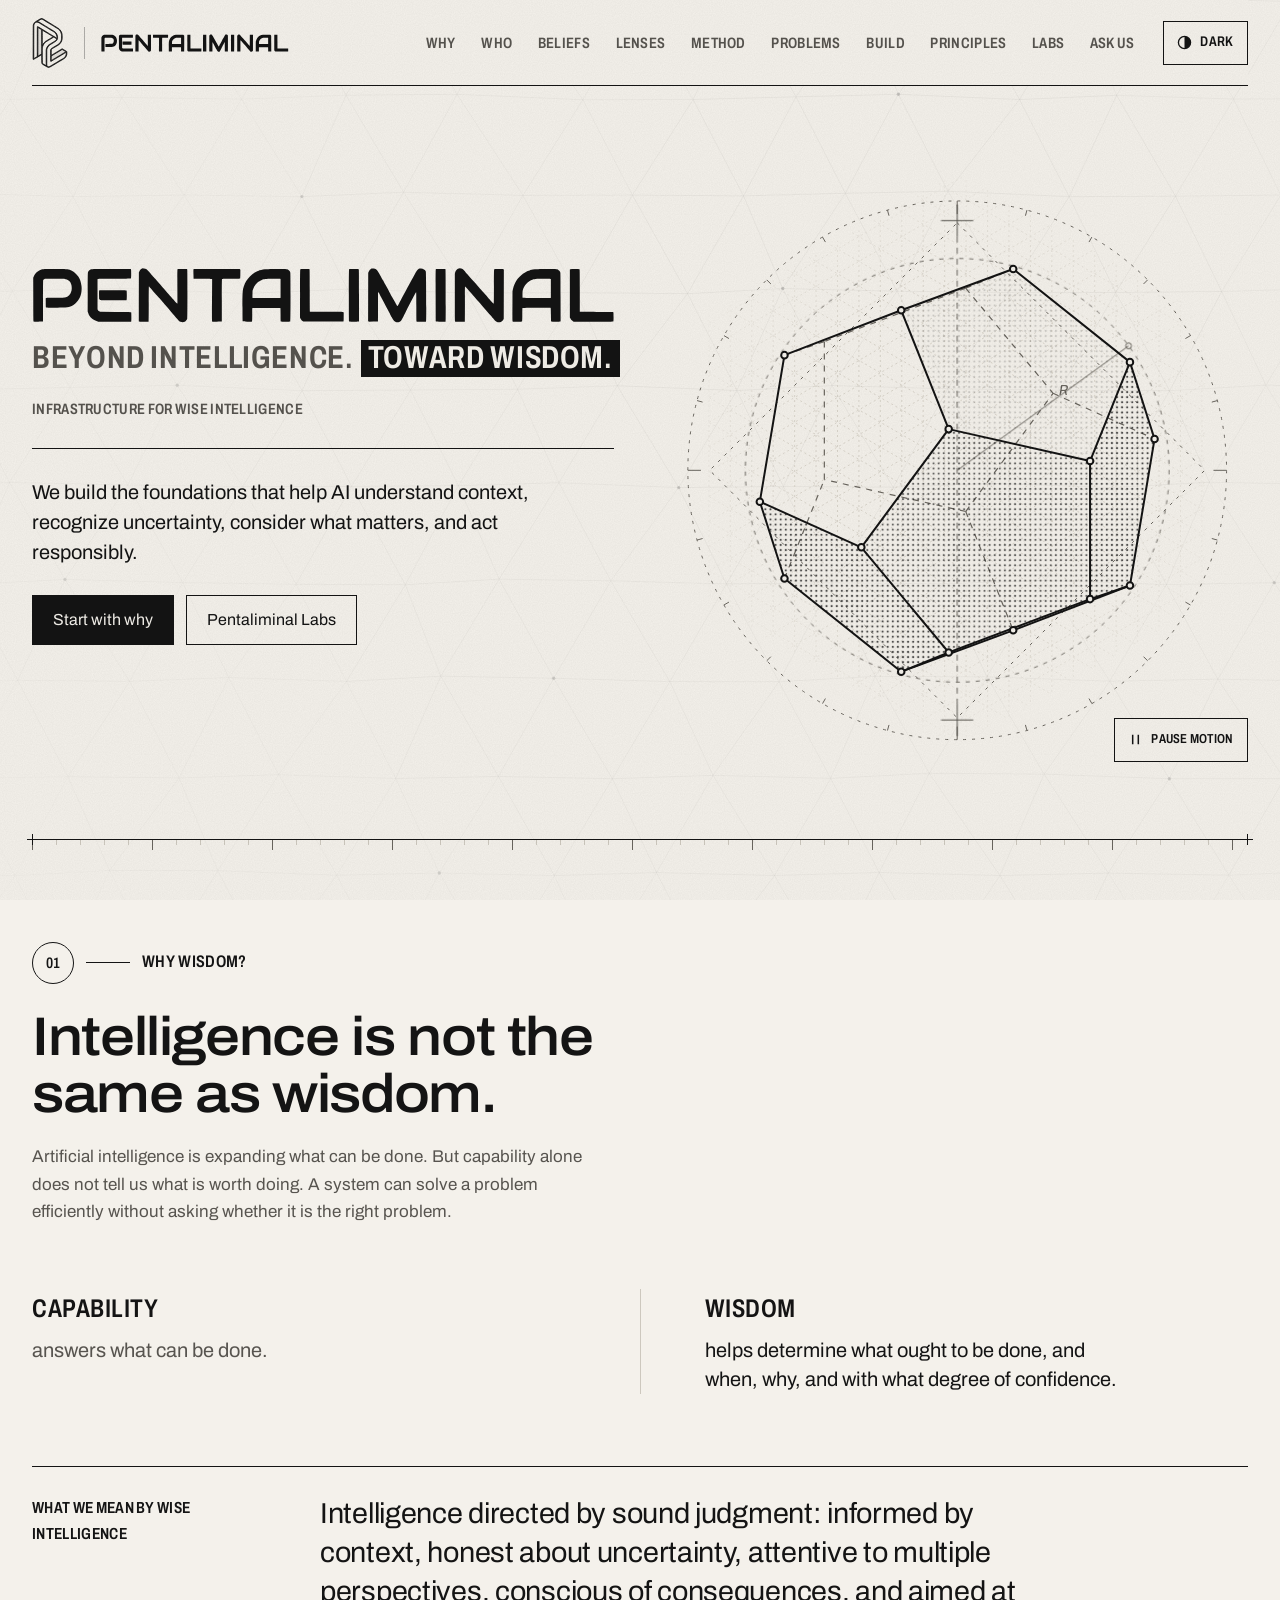
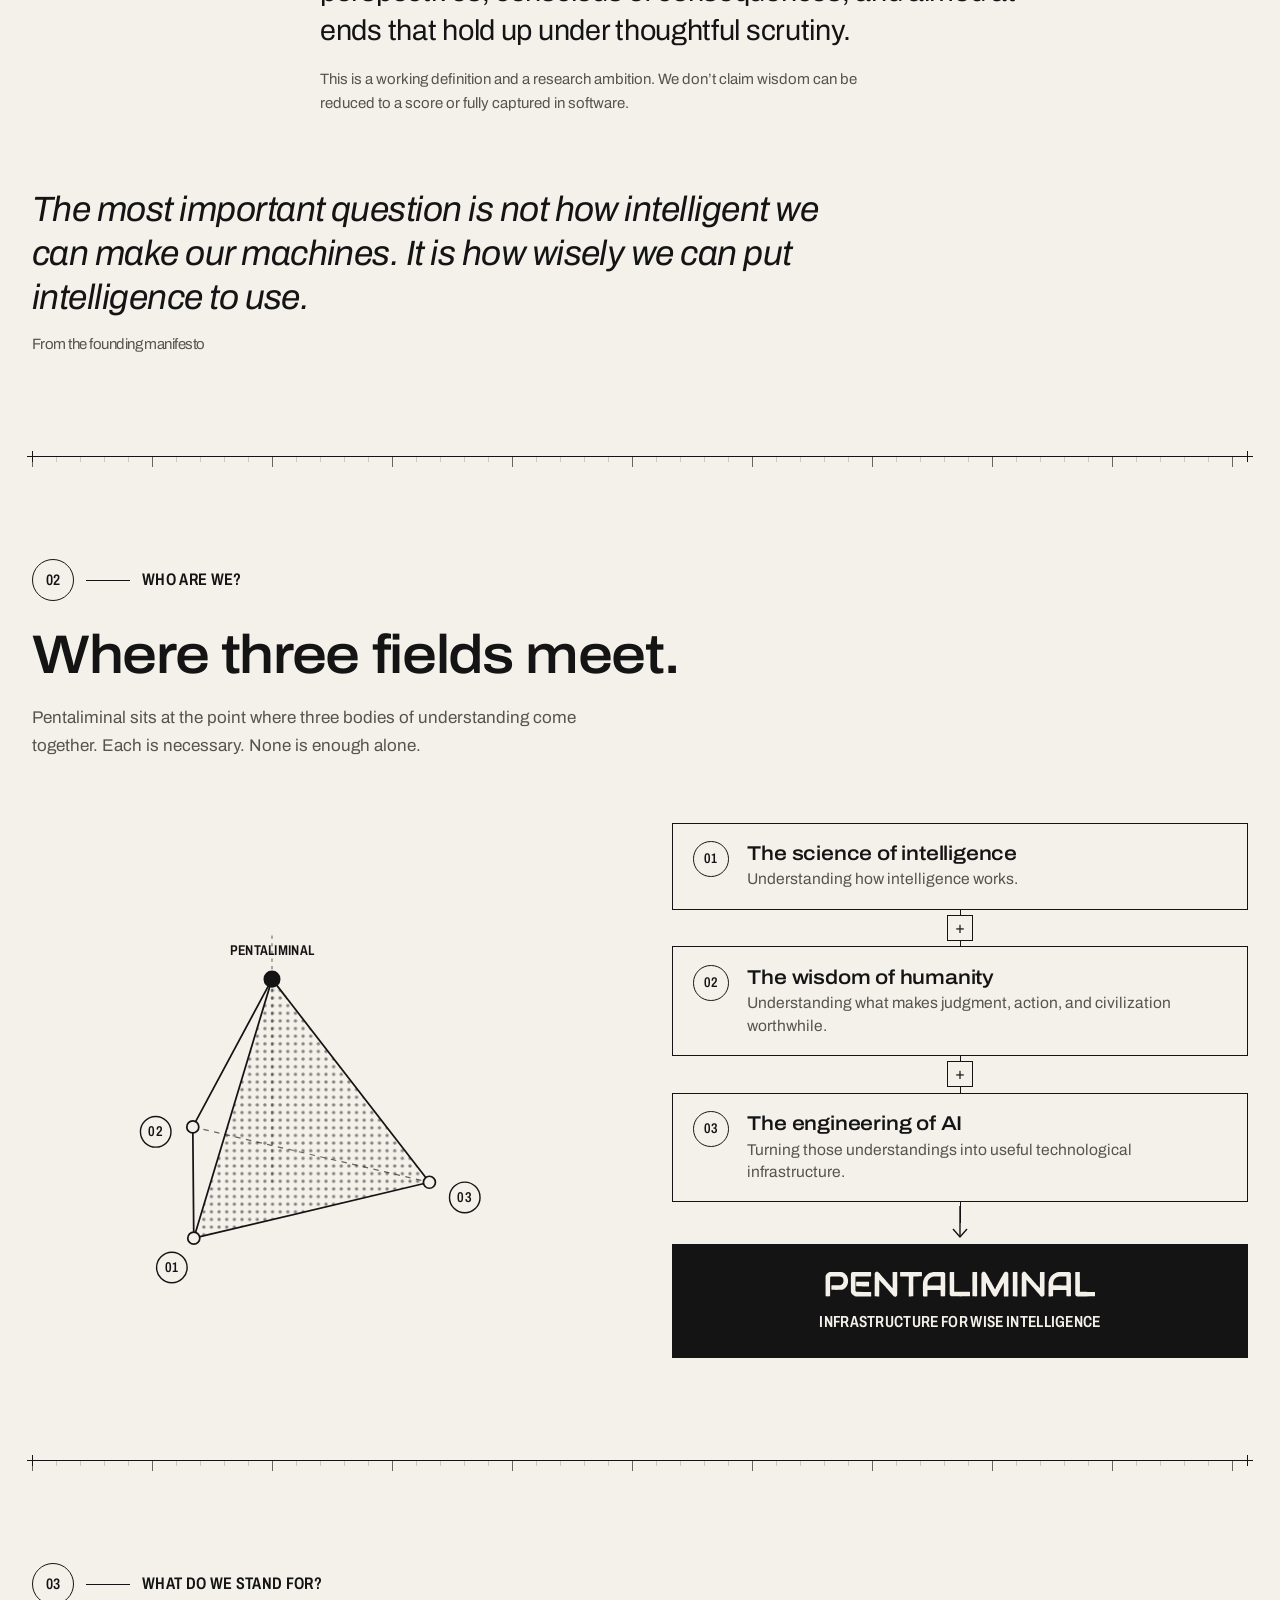
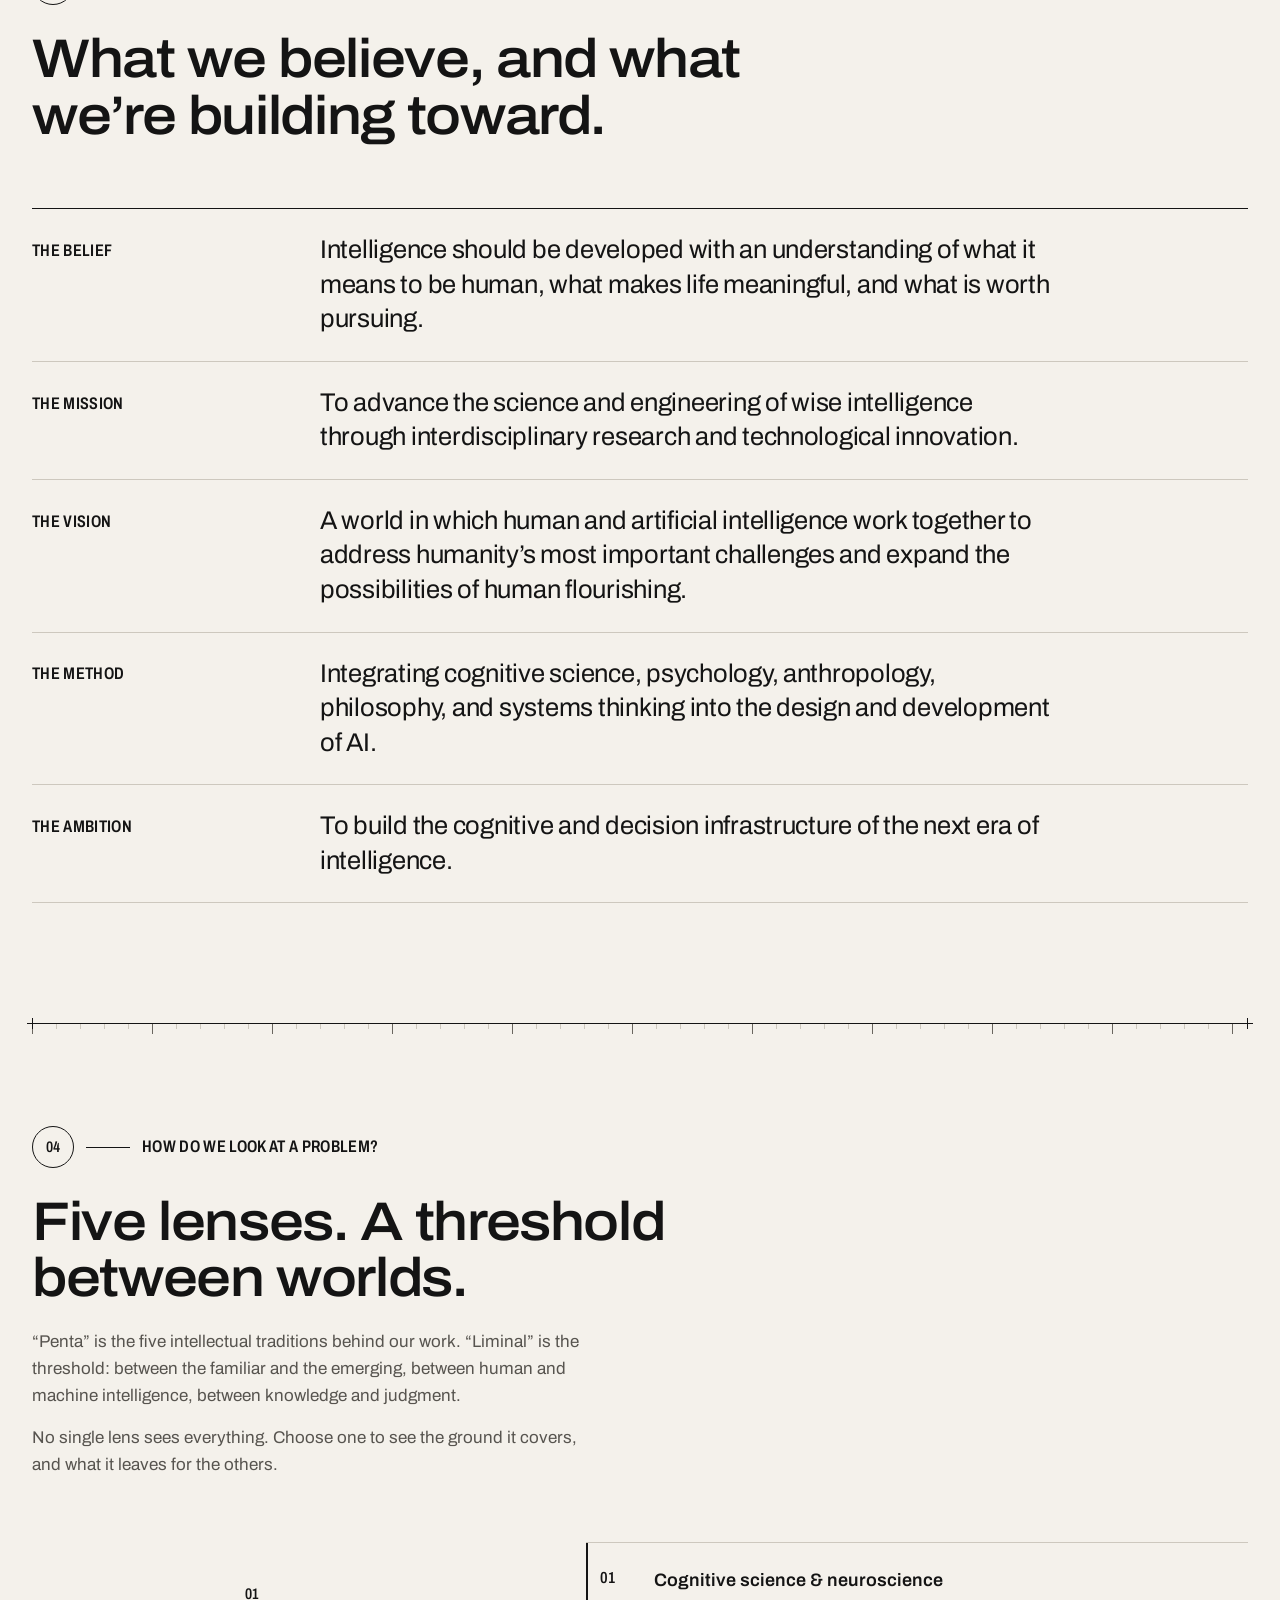
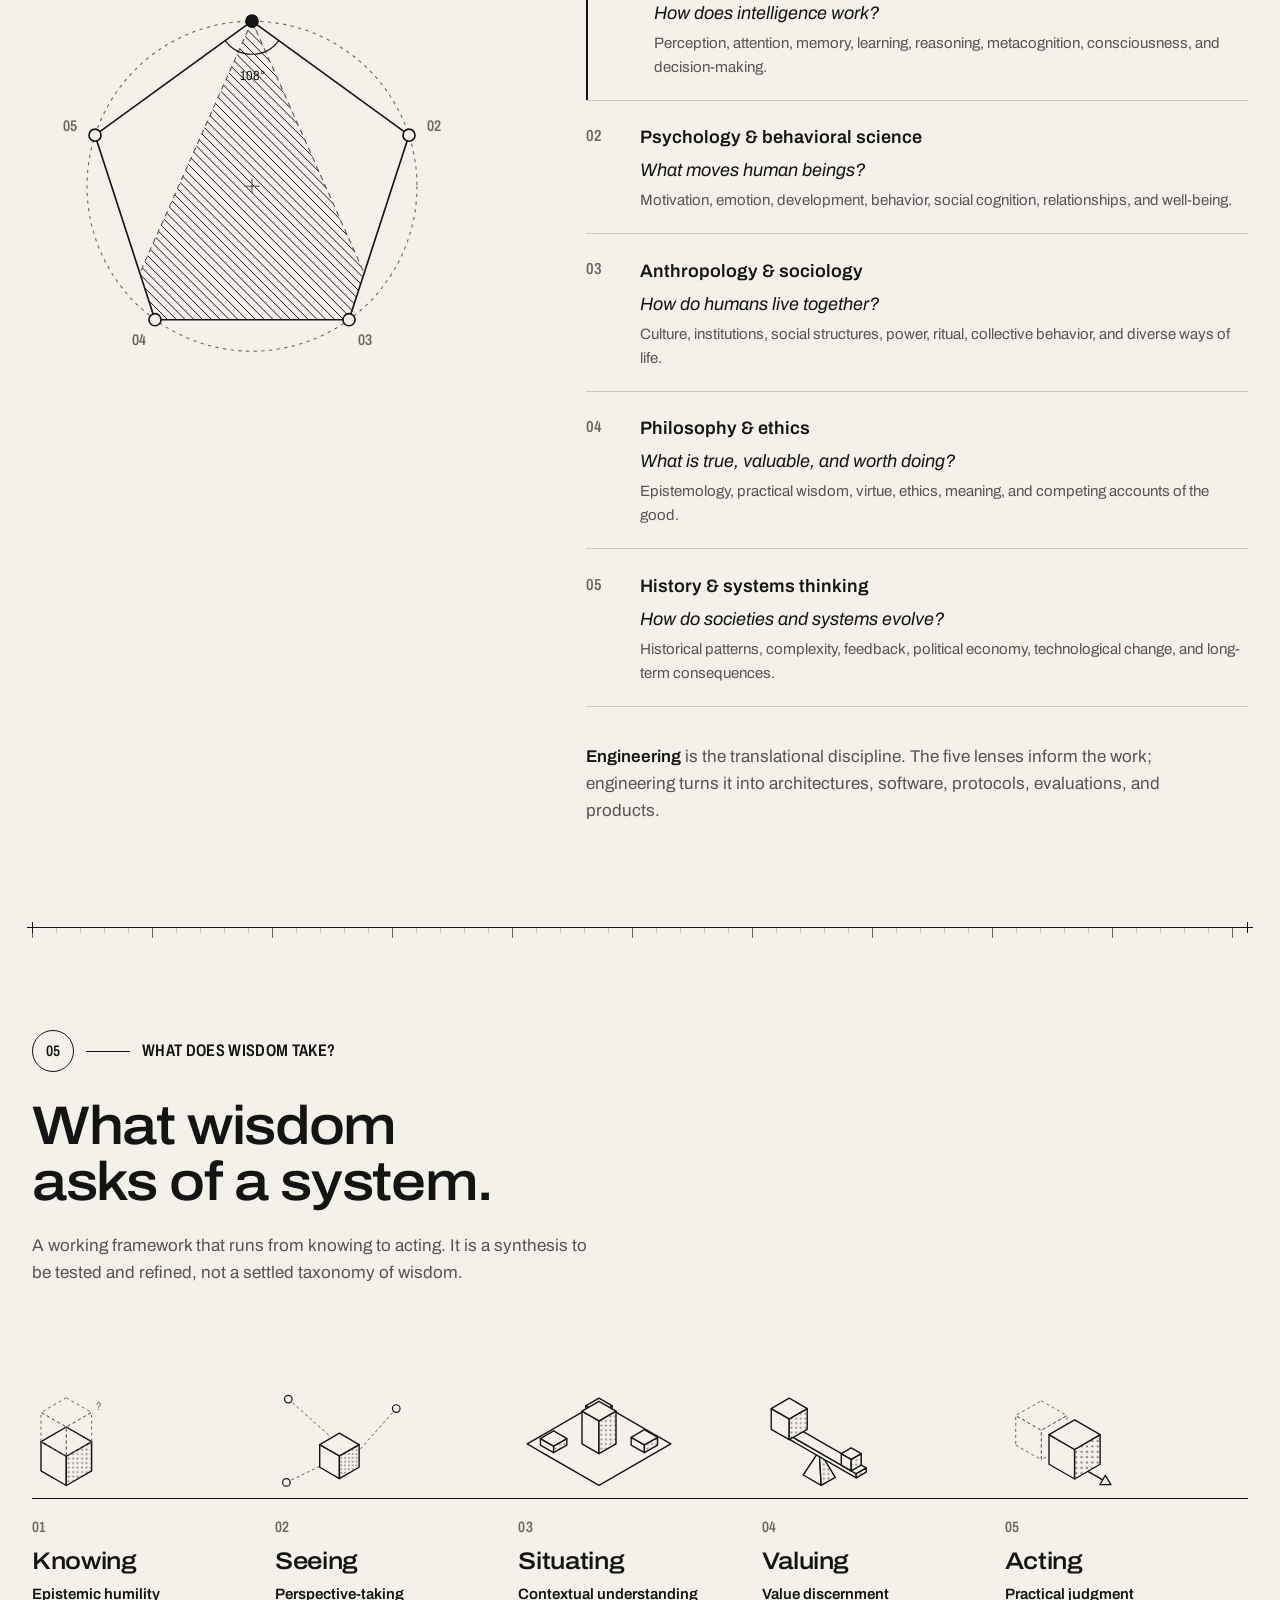
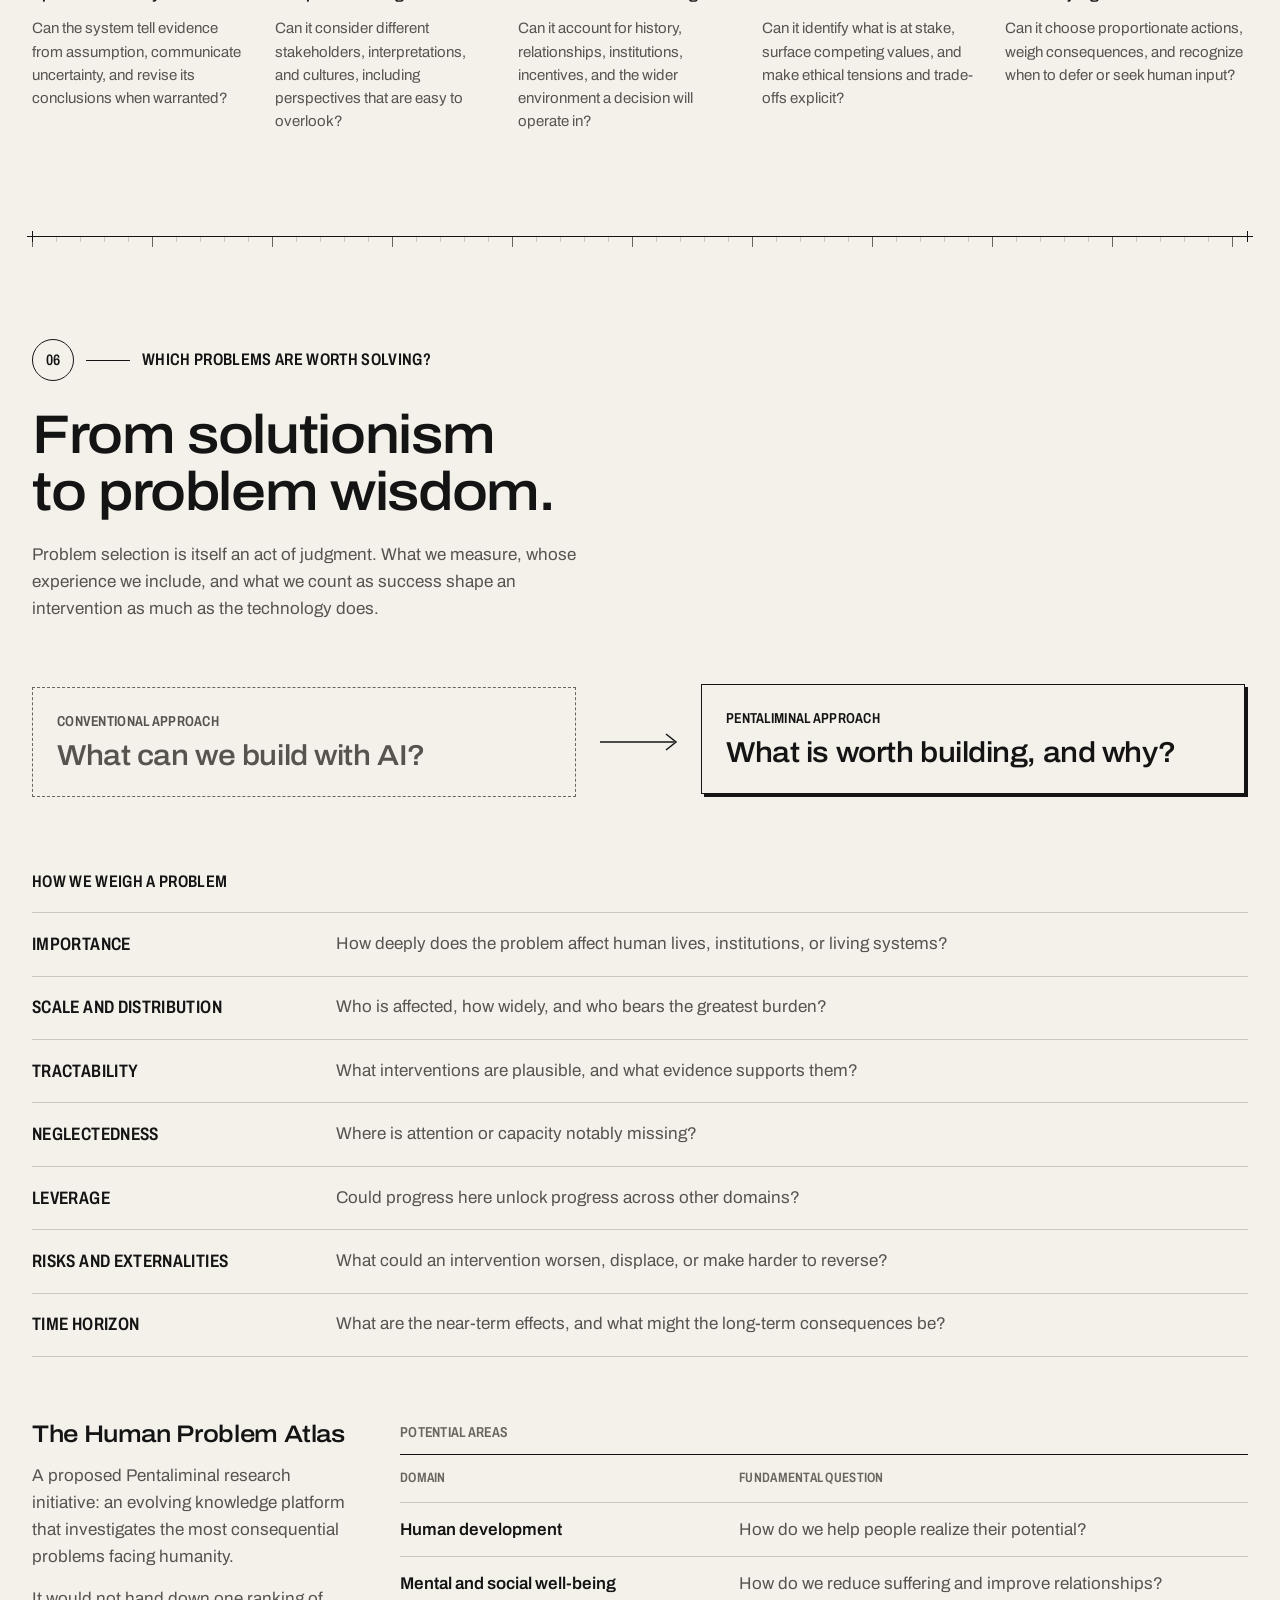
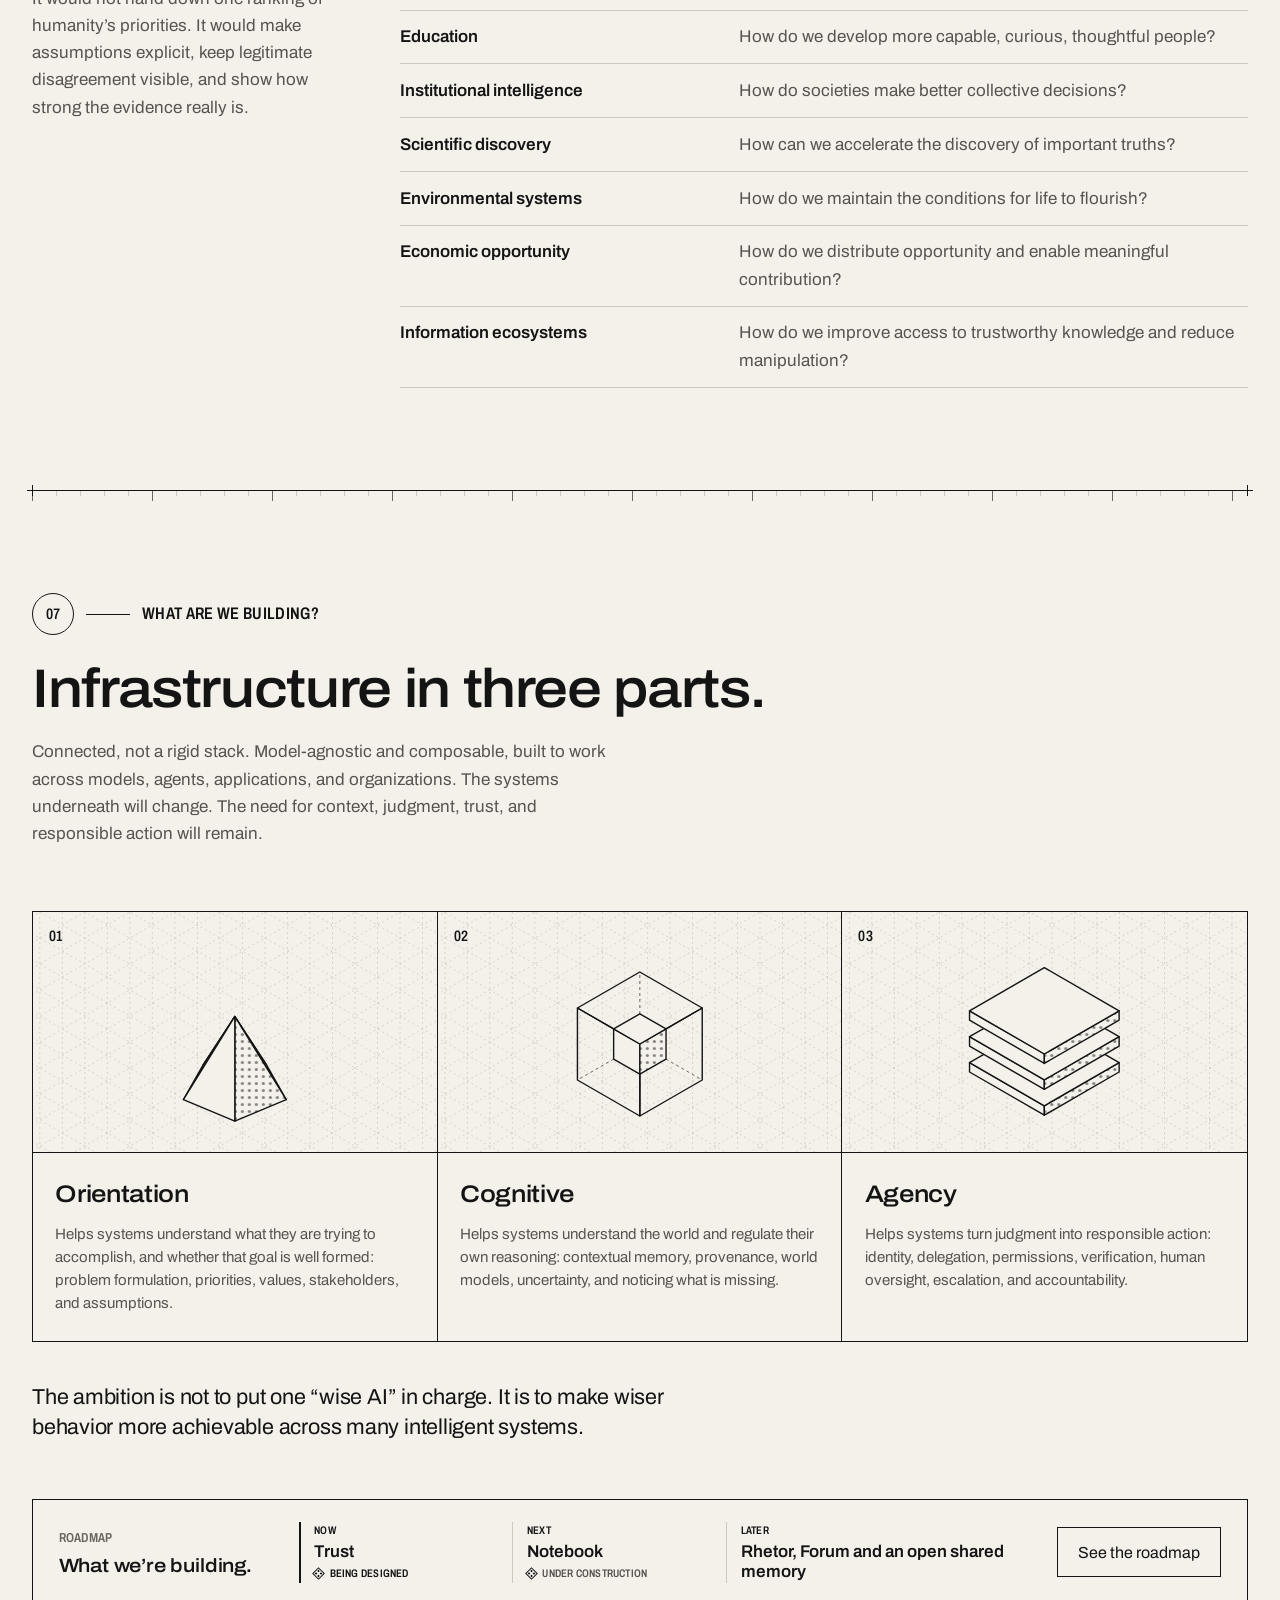
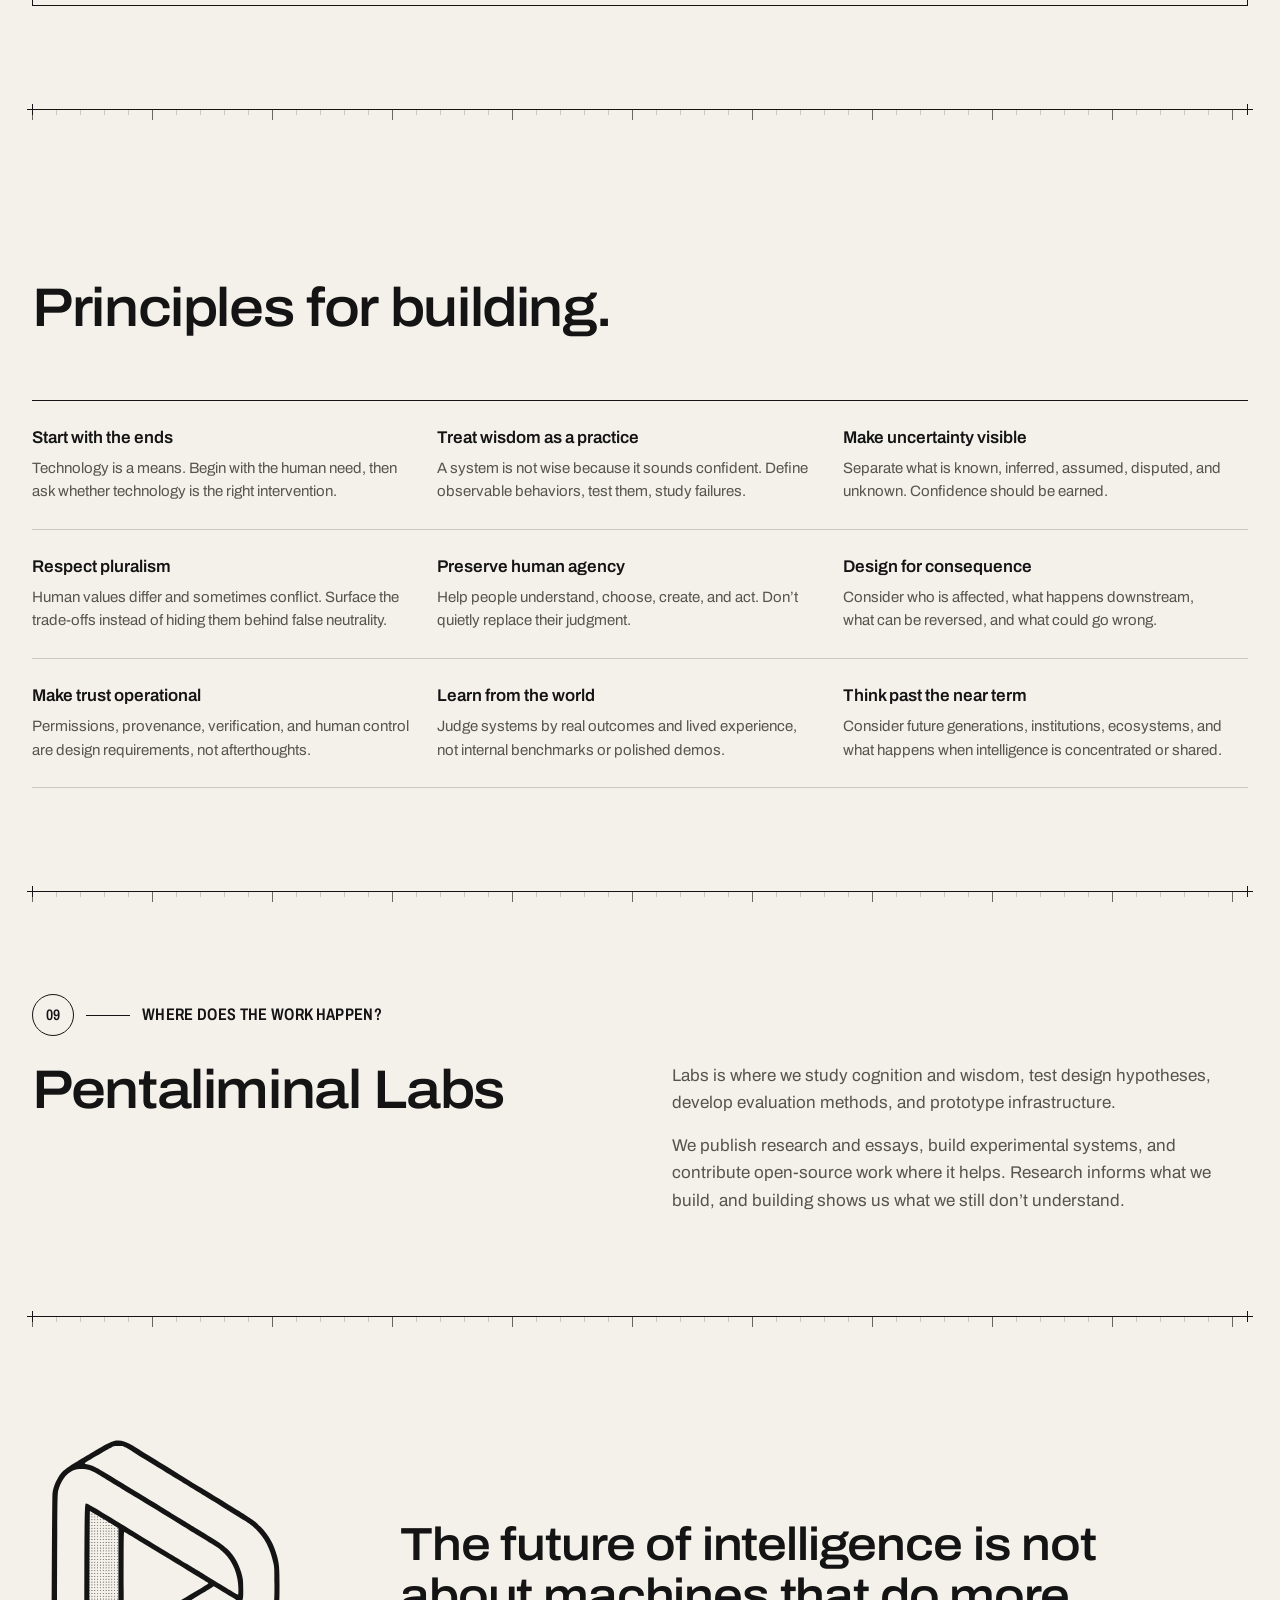
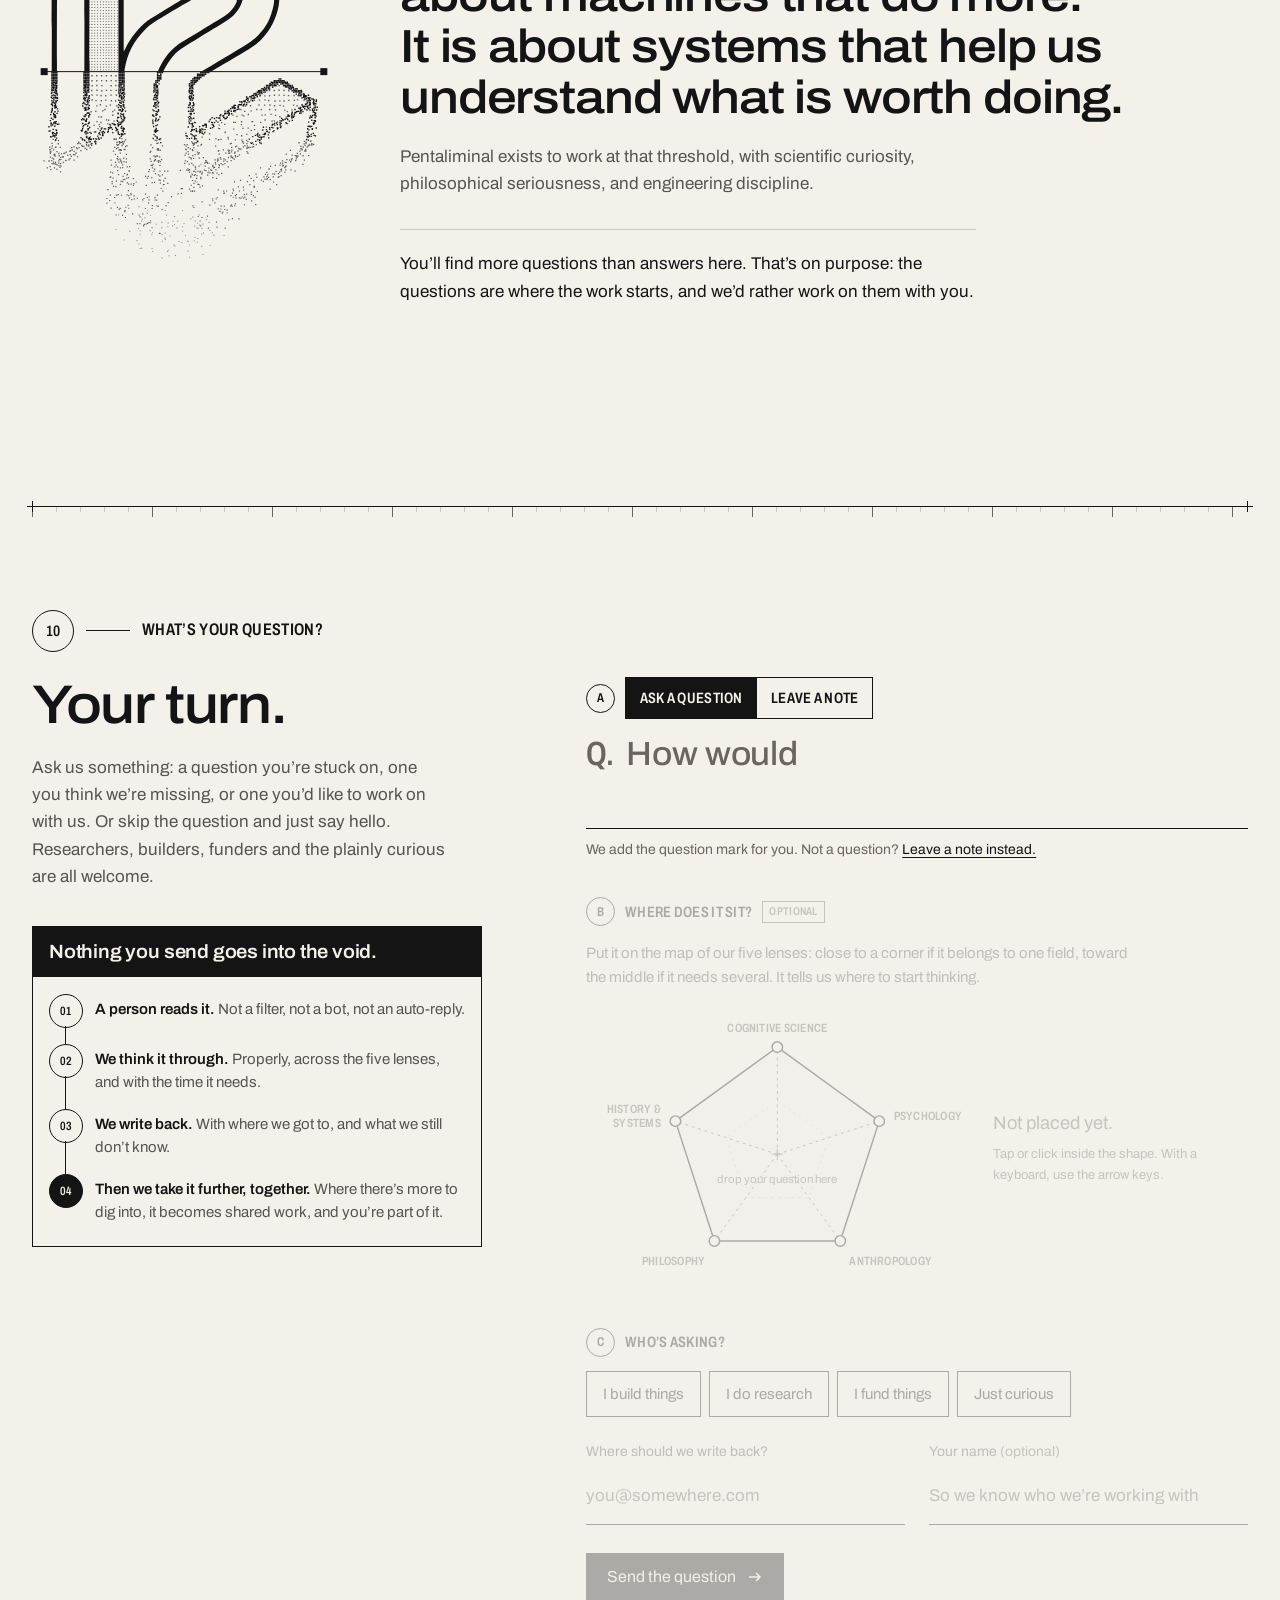
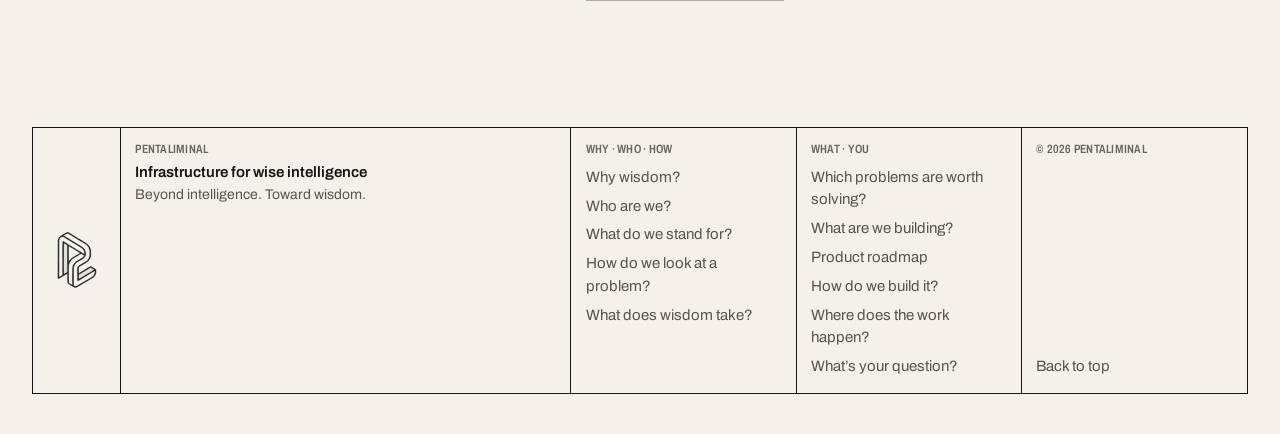
==== commit 2b657c36: "Roadmap: restructure as Now / Next / Later Detail only for Trust (figure, who it's for, what it does" ====
--- a/docs/index.html
+++ b/docs/index.html
@@ -284,7 +284,7 @@
         </li>
       </ul>
       <p class="aside">The ambition is not to put one “wise AI” in charge. It is to make wiser behavior more achievable across many intelligent systems.</p>
-      <div class="rm-strip"><div class="rs-head"><p class="cap">Roadmap</p><h3>Five phases, one product at a time.</h3></div><ol><li class="now"><span class="ph-no cap">01</span><b>Trust</b><span class="st cap"><span class="dm" aria-hidden="true"></span>Being designed</span></li><li class=""><span class="ph-no cap">02</span><b>Notebook</b><span class="st cap"><span class="dm" aria-hidden="true"></span>Under construction</span></li><li class=""><span class="ph-no cap">03</span><b>Rhetor</b><span class="st cap"><span class="dm" aria-hidden="true"></span>Planning</span></li><li class=""><span class="ph-no cap">04</span><b>Forum</b><span class="st cap"><span class="dm" aria-hidden="true"></span>Planning</span></li><li class=""><span class="ph-no cap">05</span><b>Open memory</b><span class="st cap"><span class="dm" aria-hidden="true"></span>Planning</span></li></ol><a class="btn ghost" href="roadmap/">See the roadmap</a></div>
+      <div class="rm-strip"><div class="rs-head"><p class="cap">Roadmap</p><h3>What we’re building.</h3></div><ol><li class="now"><span class="ph-no cap">Now</span><b>Trust</b><span class="st cap"><span class="dm" aria-hidden="true"></span>Being designed</span></li><li><span class="ph-no cap">Next</span><b>Notebook</b><span class="st cap"><span class="dm" aria-hidden="true"></span>Under construction</span></li><li><span class="ph-no cap">Later</span><b>Rhetor, Forum and an open shared memory</b></li></ol><a class="btn ghost" href="roadmap/">See the roadmap</a></div>
     </section>
 
     <section id="principles">
--- a/docs/assets/styles.css
+++ b/docs/assets/styles.css
@@ -753,8 +753,6 @@
   /* arrows drawn as masks so they take the theme's ink */
   --arrow-r: url("data:image/svg+xml,%3Csvg xmlns='http://www.w3.org/2000/svg' viewBox='0 0 32 10' preserveAspectRatio='none'%3E%3Cpath d='M0 5h29M24.5 1.5 30 5l-5.5 3.5' fill='none' stroke='black' stroke-width='1.3'/%3E%3C/svg%3E");
   --arrow-d: url("data:image/svg+xml,%3Csvg xmlns='http://www.w3.org/2000/svg' viewBox='0 0 10 32' preserveAspectRatio='none'%3E%3Cpath d='M5 0v29M1.5 24.5 5 30l3.5-5.5' fill='none' stroke='black' stroke-width='1.3'/%3E%3C/svg%3E");
-  --arrow-u: url("data:image/svg+xml,%3Csvg xmlns='http://www.w3.org/2000/svg' viewBox='0 0 10 10'%3E%3Cpath d='M1.5 7.5 5 2l3.5 5.5' fill='none' stroke='black' stroke-width='1.3'/%3E%3C/svg%3E");
-  --arrow-ud: url("data:image/svg+xml,%3Csvg xmlns='http://www.w3.org/2000/svg' viewBox='0 0 10 40' preserveAspectRatio='none'%3E%3Cpath d='M5 1v38M1.5 6 5 1l3.5 5M1.5 34 5 39l3.5-5' fill='none' stroke='black' stroke-width='1.3'/%3E%3C/svg%3E");
   --dots: radial-gradient(circle, var(--ink) 1px, transparent 1.35px) 0 0 / 3.5px 3.5px;
 }
 
@@ -776,7 +774,6 @@
 /* the status label: "Being designed", plus "Focus now" on the phase in progress */
 .chip { display: inline-flex; flex-wrap: wrap; align-items: center; gap: .5rem; font-size: .8125rem; line-height: 1.2; }
 .dm { flex: none; display: inline-block; width: 10px; height: 10px; transform: rotate(45deg); border: 1.5px solid var(--ink); background: var(--dots), var(--paper); }
-.now-tag { padding: .2rem .45rem; background: var(--ink); color: var(--paper); font-size: .75rem; }
 
 /* page intro */
 .rm-intro { padding-block: clamp(3rem, 7vw, 5.5rem) clamp(2.5rem, 6vw, 4rem); }
@@ -789,40 +786,27 @@
 .rm-intro .meta { margin-top: 1.6rem; color: var(--ink-3); }
 .fig-t { display: block; margin-bottom: 1.4rem; font-size: .875rem; color: var(--ink-2); }
 
-/* five phases and the four gates between them */
-.rm-seq { padding-block: clamp(2.5rem, 5vw, 3.5rem) clamp(3rem, 6vw, 4.5rem); }
-.phases { display: grid; grid-template-columns: minmax(0, 1fr) 3.5rem minmax(0, 1fr) 3.5rem minmax(0, 1fr) 3.5rem minmax(0, 1fr) 3.5rem minmax(0, 1fr); padding-bottom: 2.4rem; }
-.ph a { box-sizing: border-box; display: flex; flex-direction: column; gap: .2rem; height: 100%; padding: 1rem 1rem 1.1rem; border: 1px solid var(--ink); background: var(--paper); text-decoration: none; transition: transform .22s var(--ease-out), box-shadow .22s var(--ease-out); }
-.ph a:hover { transform: translate(-3px, -3px); box-shadow: 3px 3px 0 var(--ink); }
-.ph.now a { border-width: 1.5px; transform: translate(-3px, -3px); box-shadow: 3px 3px 0 var(--ink); }
-.ph.now a:hover { transform: translate(-5px, -5px); box-shadow: 5px 5px 0 var(--ink); }
-.ph-no { font-size: .75rem; color: var(--ink-3); }
-.ph b { font-size: 1.2rem; line-height: 1.15; font-weight: 560; font-stretch: 112%; letter-spacing: -.01em; }
-.ph a > i { font-style: normal; font-size: .875rem; line-height: 1.35; color: var(--ink-2); }
-.ph .track { margin-top: auto; padding-top: 1rem; }
-.ph .chip { margin-top: .8rem; font-size: .75rem; }
-.ph .now-tag { font-size: .6875rem; }
-@media (min-width: 1001px) { .ph a { position: relative; } .ph .now-tag { position: absolute; top: .85rem; right: .85rem; } }
-.gate { position: relative; display: grid; place-items: center; }
-.gate::before { content: ""; position: absolute; left: 0; right: 0; top: 50%; border-top: 1px dashed var(--ink-3); }
-.gate i { position: relative; width: 14px; height: 14px; transform: rotate(45deg); border: 1.5px solid var(--ink); background: var(--paper); }
-.gate.passed i { background: var(--ink); }
-.gate .cap { position: absolute; top: calc(100% + .75rem); left: 50%; transform: translateX(-50%); white-space: nowrap; font-size: .75rem; color: var(--ink-2); }
-.gate .cap::before { content: ""; position: absolute; left: 50%; bottom: calc(100% + .2rem); height: .55rem; border-left: 1px dotted var(--ink-3); }
-@media (max-width: 1000px) {
-  .phases { grid-template-columns: minmax(0, 1fr); padding-bottom: 0; }
-  .ph a { display: grid; grid-template-columns: minmax(0, 1fr) minmax(0, 12rem); column-gap: 1.5rem; }
-  .ph a > * { grid-column: 1; }
-  .ph .track { grid-column: 2; grid-row: 1 / span 3; margin: 0; padding: 0; align-self: center; }
-  .gate { height: 3.5rem; place-items: center start; padding-left: 1.4rem; }
-  .gate::before { left: calc(1.4rem + 7px); right: auto; top: 0; bottom: 0; border-top: 0; border-left: 1px dashed var(--ink-3); }
-  .gate .cap { position: static; transform: none; margin-left: 1.9rem; grid-area: 1 / 1; }
-  .gate i { grid-area: 1 / 1; }
-  .gate .cap::before { display: none; }
-}
-@media (max-width: 520px) {
-  .ph a { grid-template-columns: minmax(0, 1fr); }
-  .ph .track { grid-column: 1; grid-row: auto; padding-top: .9rem; max-width: 12rem; }
+/* the overview: now, next, later */
+.horizons { display: grid; grid-template-columns: repeat(3, minmax(0, 1fr)); border: 1px solid var(--ink); background: var(--paper); }
+.hz { min-width: 0; border-right: 1px solid var(--ink); }
+.hz:last-child { border-right: 0; }
+.hz.now > a { border-top: 3px solid var(--ink); }
+.hz > a { display: flex; flex-direction: column; height: 100%; box-sizing: border-box; padding: 1.2rem 1.3rem 1.4rem; text-decoration: none; transition: background-color .22s var(--ease-out); }
+.hz > a:hover { background: var(--paper-2); }
+.hz-k { font-size: 1.05rem; }
+.hz-s { margin-top: .15rem; font-size: .875rem; color: var(--ink-3); }
+.hz > a > ul { display: flex; flex-direction: column; gap: 1rem; margin-top: 1.25rem; }
+.hz > a > ul > li { display: flex; flex-direction: column; gap: .45rem; padding-top: .9rem; border-top: 1px solid var(--rule); }
+.hz > a > ul > li > b { font-size: 1.2rem; line-height: 1.15; font-weight: 560; font-stretch: 112%; letter-spacing: -.01em; }
+.hz .track { max-width: 12rem; }
+.hz .chip { font-size: .75rem; }
+.hz:last-child > a > ul { gap: .6rem; }
+.hz:last-child > a > ul > li { flex-direction: row; flex-wrap: wrap; align-items: baseline; justify-content: space-between; gap: .3rem 1rem; padding-top: .6rem; }
+.hz:last-child > a > ul > li > b { font-size: 1.05rem; }
+@media (max-width: 860px) {
+  .horizons { grid-template-columns: minmax(0, 1fr); }
+  .hz { border-right: 0; border-bottom: 1px solid var(--ink); }
+  .hz:last-child { border-bottom: 0; }
 }
 
 /* the stage legend */
@@ -856,11 +840,10 @@
 .nd.bound { border: 1.5px dashed var(--ink); outline: 1px solid var(--rule); outline-offset: 4px; }
 .nd a { color: inherit; }
 .chain { position: relative; display: grid; grid-template-columns: repeat(4, minmax(0, 1fr)); align-items: stretch; }
-.chain > .nd:has(+ .nd)::after, .chain > .nd:has(+ .door)::after, .mem-prods li:not(:last-child) > a::after {
+.chain > .nd:has(+ .nd)::after, .chain > .nd:has(+ .door)::after {
   content: ""; position: absolute; top: 50%; left: calc(100% + 1px); width: calc(2rem - 2px); height: 10px; margin-top: -5px;
   background: var(--ink-3); -webkit-mask: var(--arrow-r) center / 100% 100% no-repeat; mask: var(--arrow-r) center / 100% 100% no-repeat;
 }
-.chain.steps .nd { min-height: 5.4rem; }
 
 /* Trust: protection, provenance, proof */
 .ppp-grid { display: grid; grid-template-columns: minmax(0, 8.5rem) minmax(0, 1fr); row-gap: 1.75rem; align-items: start; }
@@ -877,71 +860,17 @@
 /* the bus feeds the ledger: the ledger row's label sits beside it */
 .ppp-grid > .chain.bus + .ppp-k, .ppp-grid > .chain.bus + .ppp-k + .chain { margin-top: 1.75rem; }
 
-/* Rhetor: the practice loop */
-.chain.looped { grid-template-rows: auto auto; }
-.loop { grid-column: 2 / 5; position: relative; height: 2.9rem; }
-.loop::before { content: ""; position: absolute; left: 16.667%; right: 16.667%; top: 0; height: 1.1rem; border: 1px solid var(--ink-3); border-top: 0; }
-.loop::after { content: ""; position: absolute; left: calc(16.667% - 5px); top: -1px; width: 10px; height: 10px; background: var(--ink-3); -webkit-mask: var(--arrow-u) center / 100% 100% no-repeat; mask: var(--arrow-u) center / 100% 100% no-repeat; }
-.loop .cap { position: absolute; left: 50%; top: 1.55rem; transform: translateX(-50%); white-space: nowrap; font-size: .75rem; color: var(--ink-2); }
-
-/* Notebook: five jobs on a pentagon */
-.nb-grid { display: grid; grid-template-columns: minmax(0, 1fr) minmax(0, 1fr); gap: 2rem 3rem; align-items: center; padding-inline: 1rem; }
-.nb-fig { display: block; width: 100%; max-width: 460px; height: auto; margin-inline: auto; overflow: visible; }
-.nb-ring { fill: none; stroke: var(--ink-3); stroke-width: 1.2; stroke-dasharray: 4 4; }
-.nb-spoke { stroke: var(--ink-3); stroke-width: 1; }
-.nb-core { fill: var(--paper-2); stroke: var(--ink); stroke-width: 1.5; }
-.nb-ct, .nb-cs, .nb-v text { text-anchor: middle; font-family: var(--sans); }
-.nb-ct { font-size: 17px; font-weight: 600; fill: var(--ink); }
-.nb-cs { font-size: 13px; fill: var(--ink-2); }
-.nb-v rect { fill: var(--paper); stroke: var(--ink); stroke-width: 1.2; transition: stroke-width .2s var(--ease-out); }
-.nb-v text { font-size: 17px; font-weight: 600; font-stretch: 75%; text-transform: uppercase; letter-spacing: .02em; fill: var(--ink); }
-.nb-v.v-learn rect { fill: var(--ink); }
-.nb-v.v-learn text { fill: var(--paper); }
-.nb-list li { position: relative; display: grid; grid-template-columns: 6.5rem minmax(0, 1fr); gap: 1rem; padding-block: .85rem; border-top: 1px solid var(--rule); font-size: .9375rem; line-height: 1.45; }
-.nb-list li:last-child { border-bottom: 1px solid var(--rule); }
-.nb-list b { font-weight: 600; transition: transform .22s var(--ease-out); }
-.nb-list span { color: var(--ink-2); }
-.nb-list li::before { content: ""; position: absolute; left: 0; top: -1px; width: 3rem; height: 2px; background: var(--ink); transform: scaleX(0); transform-origin: 0 50%; transition: transform .22s var(--ease-out); }
-.nb-list li:hover::before { transform: scaleX(1); }
-.nb-list li:hover b { transform: translateX(5px); }
-.nb-grid:has(li[data-j="gather"]:hover) .v-gather rect, .nb-grid:has(li[data-j="connect"]:hover) .v-connect rect,
-.nb-grid:has(li[data-j="apply"]:hover) .v-apply rect, .nb-grid:has(li[data-j="learn"]:hover) .v-learn rect,
-.nb-grid:has(li[data-j="find"]:hover) .v-find rect { stroke-width: 3.5; }
-@media (max-width: 860px) { .nb-grid { grid-template-columns: minmax(0, 1fr); } .nb-fig { max-width: 400px; } }
-
-/* the shared memory: four products over one slab of four objects */
-.mem-loop { position: relative; height: 2.6rem; }
-.mem-loop::before { content: ""; position: absolute; left: 12.5%; right: 12.5%; bottom: 0; height: 1.05rem; border: 1px solid var(--ink-3); border-bottom: 0; }
-.mem-loop::after { content: ""; position: absolute; left: calc(12.5% - 5px); bottom: -1px; width: 10px; height: 10px; background: var(--ink-3); transform: rotate(180deg); -webkit-mask: var(--arrow-u) center / 100% 100% no-repeat; mask: var(--arrow-u) center / 100% 100% no-repeat; }
-.mem-loop .cap { position: absolute; left: 50%; top: 0; transform: translateX(-50%); white-space: nowrap; font-size: .75rem; color: var(--ink-2); }
-.mem-prods { display: grid; grid-template-columns: repeat(4, minmax(0, 1fr)); }
-.mem-prods a { box-sizing: border-box; position: relative; display: flex; flex-direction: column; height: 100%; margin-inline: 1rem; padding: .75rem .85rem; border: 1px solid var(--ink); background: var(--paper); text-decoration: none; line-height: 1.3; transition: transform .22s var(--ease-out), box-shadow .22s var(--ease-out); }
-.mem-prods a:hover { transform: translate(-3px, -3px); box-shadow: 3px 3px 0 var(--ink); }
-.mem-prods b { font-weight: 600; }
-.mem-prods .cap { font-size: .75rem; color: var(--ink-3); }
-.mem-prods i { margin-top: .35rem; font-style: normal; font-size: .8125rem; color: var(--ink-2); }
-.mem-rw { position: relative; display: grid; grid-template-columns: repeat(4, minmax(0, 1fr)); height: 3rem; }
-.mem-rw span { position: relative; }
-.mem-rw span::before { content: ""; position: absolute; left: calc(50% - 5px); top: 2px; bottom: 2px; width: 10px; background: var(--ink-3); -webkit-mask: var(--arrow-ud) center / 100% 100% no-repeat; mask: var(--arrow-ud) center / 100% 100% no-repeat; }
-.mem-rw em { position: absolute; left: calc(12.5% + 12px); top: 50%; transform: translateY(-50%); font-style: normal; font-size: .75rem; color: var(--ink-2); }
-.mem-slab { position: relative; padding: .9rem 0 1.1rem; border: 1.5px solid var(--ink); background: var(--paper); }
-/* the slab has depth: a halftone side, like the shaded faces of the monogram */
-.mem-slab::after { content: ""; position: absolute; z-index: -1; inset: 0; transform: translate(7px, 7px); border: 1px solid var(--ink); background: var(--dots), var(--paper); opacity: calc(var(--shade-op) + .25); }
-.mem-slab > p { margin: 0 1rem .8rem; font-size: .875rem; }
-.mem-slab ul { display: grid; grid-template-columns: repeat(4, minmax(0, 1fr)); }
-.mem-slab li { display: flex; flex-direction: column; margin-inline: 1rem; padding: .7rem .85rem; border: 1px solid var(--ink); background: var(--paper); line-height: 1.3; }
-.mem-slab li b { font-weight: 600; }
-.mem-slab li i { margin-top: .3rem; font-style: normal; font-size: .8125rem; color: var(--ink-2); }
-.claims { margin-top: 2.25rem; padding-inline: 1rem; }
-.claims > .cap { font-size: .8125rem; color: var(--ink-2); }
-.claims ul { display: flex; flex-wrap: wrap; gap: .6rem 1.5rem; margin-top: .75rem; }
-.claims li { display: inline-flex; align-items: center; gap: .55rem; font-size: .9375rem; }
-.sw { flex: none; width: 15px; height: 15px; border: 1.5px solid var(--ink); background: var(--paper); }
-.sw.s-known { background: var(--ink); }
-.sw.s-inferred { background: var(--dots), var(--paper); }
-.sw.s-assumed { border-style: dashed; }
-.sw.s-disputed { background: repeating-linear-gradient(45deg, var(--ink) 0 1px, transparent 1px 4px), var(--paper); }
-.sw.s-unknown { border: 1.5px dotted var(--ink-3); }
+/* later: a ruled list, one line each */
+.later { margin-top: clamp(2rem, 5vw, 3rem); border-top: 1.5px solid var(--ink); }
+.later li { position: relative; display: grid; grid-template-columns: minmax(0, 15rem) minmax(0, 1fr) auto; gap: .4rem 3rem; align-items: baseline; padding-block: 1.15rem; border-bottom: 1px solid var(--rule); }
+.later b { font-size: 1.15rem; font-weight: 560; font-stretch: 112%; letter-spacing: -.01em; transition: transform .22s var(--ease-out); }
+.later span { color: var(--ink-2); }
+.later li::before { content: ""; position: absolute; left: 0; top: -1px; width: 3rem; height: 2px; background: var(--ink); transform: scaleX(0); transform-origin: 0 50%; transition: transform .22s var(--ease-out); }
+.later li:hover::before { transform: scaleX(1); }
+.later li:hover b { transform: translateX(5px); }
+.later-note { margin-top: 1.4rem; color: var(--ink-2); }
+.later-note a { color: var(--ink); text-underline-offset: 3px; }
+@media (max-width: 720px) { .later li { grid-template-columns: minmax(0, 1fr); } }
 
 /* detail rows under each figure */
 .facts { margin-top: clamp(2rem, 5vw, 3rem); border-top: 1.5px solid var(--ink); }
@@ -963,7 +892,7 @@
   .ppp-k { flex-direction: row; align-items: baseline; gap: .6rem; padding: 0 1rem; }
   .ppp-guard, .ppp-grid > .chain { margin-bottom: 1.4rem; }
   .ppp-grid > .chain.bus + .ppp-k, .ppp-grid > .chain.bus + .ppp-k + .chain { margin-top: 0; }
-  .chain, .mem-prods, .mem-slab ul { grid-template-columns: minmax(0, 1fr); row-gap: 1.6rem; }
+  .chain { grid-template-columns: minmax(0, 1fr); row-gap: 1.6rem; }
   .ppp-guard { gap: 1.6rem; }
   .chain > .nd:has(+ .nd)::after, .chain > .nd:has(+ .door)::after {
     top: calc(100% + 1px); left: calc(50% - 5px); width: 10px; height: calc(1.6rem - 2px); margin-top: 0;
@@ -972,27 +901,15 @@
   .door { margin-left: 1rem; }
   .chain.bus { padding-bottom: 0; margin-bottom: 0; }
   .chain.bus::before, .chain.bus::after, .chain.bus > .nd::before { display: none; }
-  .chain.steps .nd { min-height: 0; }
-  .loop { grid-column: auto; height: auto; }
-  .loop::before, .loop::after { display: none; }
-  .loop .cap { position: static; display: block; transform: none; margin-top: -.6rem; text-align: center; }
-  .loop .cap::before { content: "↺ "; }
-  .mem-loop, .mem-rw { display: none; }
-  .mem-prods { grid-template-columns: repeat(2, minmax(0, 1fr)); row-gap: 1rem; margin-bottom: 1.4rem; }
-  .mem-prods a { margin-inline: .5rem; }
-  .mem-prods li:not(:last-child) > a::after { display: none; }
-  .mem-slab ul { grid-template-columns: repeat(2, minmax(0, 1fr)); row-gap: .8rem; }
-  .mem-slab li { margin-inline: .5rem; }
-}
-@media (max-width: 400px) { .mem-prods, .mem-slab ul { grid-template-columns: minmax(0, 1fr); } }
+}
 
 .rm-ask .head h2 { font-size: clamp(1.75rem, 1.1rem + 2.2vw, 2.8rem); }
 
 /* home page, section 07: the roadmap strip */
-.rm-strip { display: grid; grid-template-columns: minmax(0, 11rem) minmax(0, 1fr) auto; gap: 1.5rem 2rem; align-items: center; margin-top: clamp(2.5rem, 5vw, 3.5rem); padding: 1.4rem 1.6rem; border: 1px solid var(--ink); background: var(--paper); }
+.rm-strip { display: grid; grid-template-columns: minmax(0, 13rem) minmax(0, 1fr) auto; gap: 1.5rem 2rem; align-items: center; margin-top: clamp(2.5rem, 5vw, 3.5rem); padding: 1.4rem 1.6rem; border: 1px solid var(--ink); background: var(--paper); }
 .rs-head .cap { font-size: .8125rem; color: var(--ink-3); }
 .rs-head h3 { margin-top: .3rem; font-size: 1.2rem; line-height: 1.2; font-weight: 560; font-stretch: 112%; letter-spacing: -.01em; }
-.rm-strip ol { display: grid; grid-template-columns: repeat(5, minmax(0, 1fr)); }
+.rm-strip ol { display: grid; grid-template-columns: minmax(0, 1fr) minmax(0, 1fr) minmax(0, 1.4fr); }
 .rm-strip li { display: flex; flex-direction: column; gap: .15rem; padding-left: .85rem; border-left: 1px solid var(--rule); }
 .rm-strip li.now { border-left: 2px solid var(--ink); }
 .rm-strip .ph-no { font-size: .6875rem; }
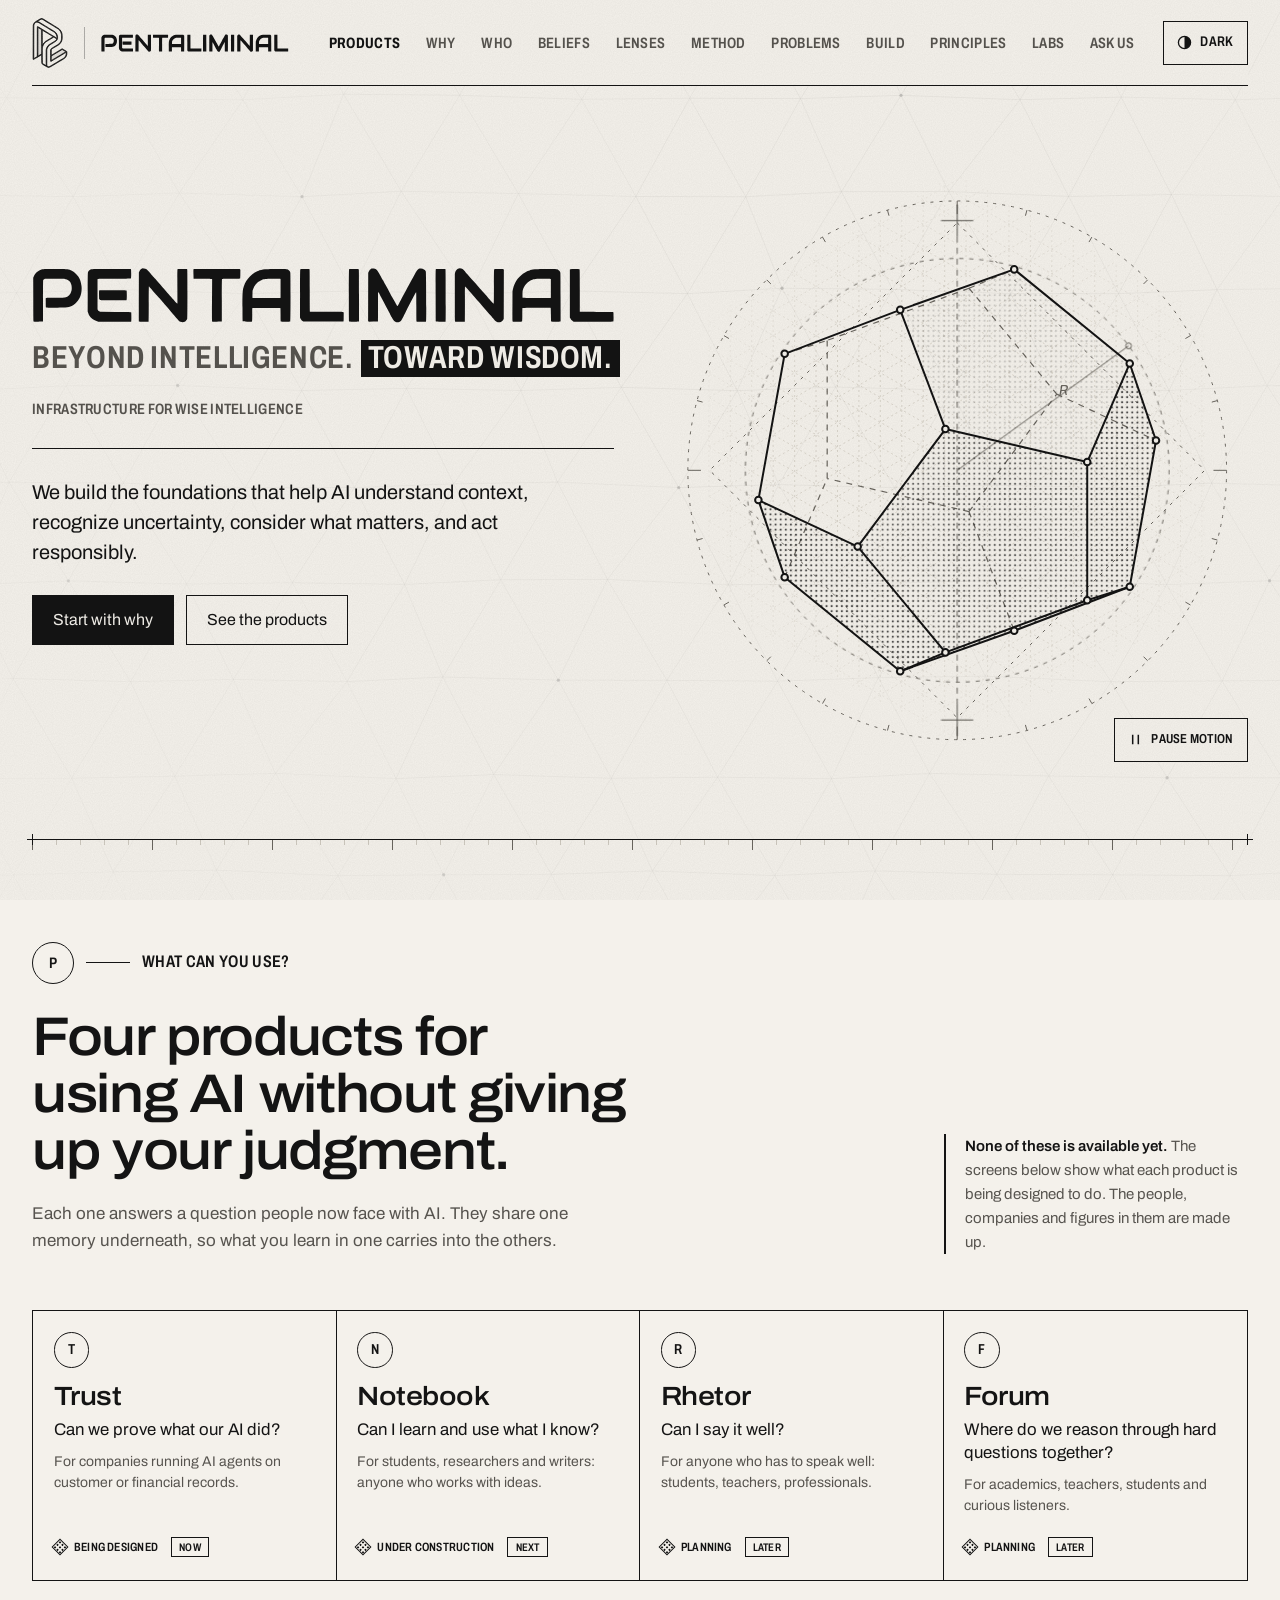
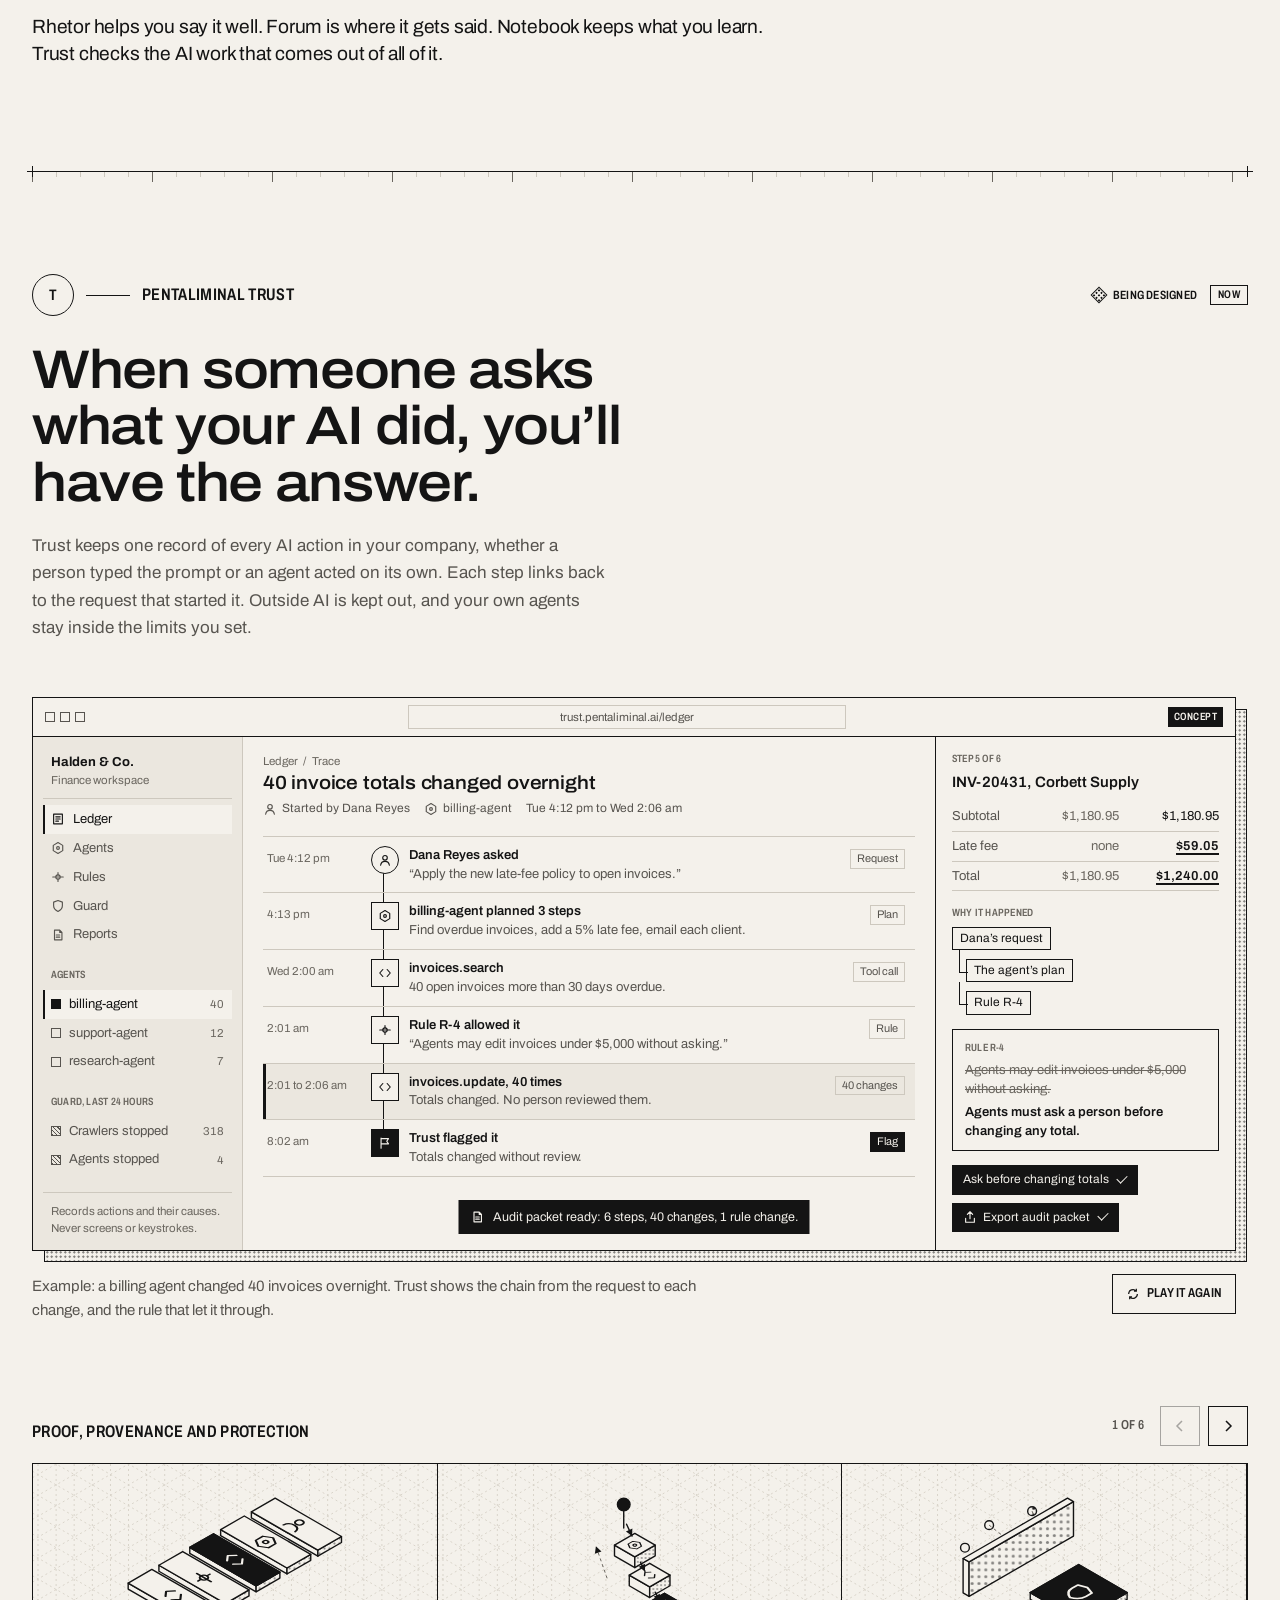
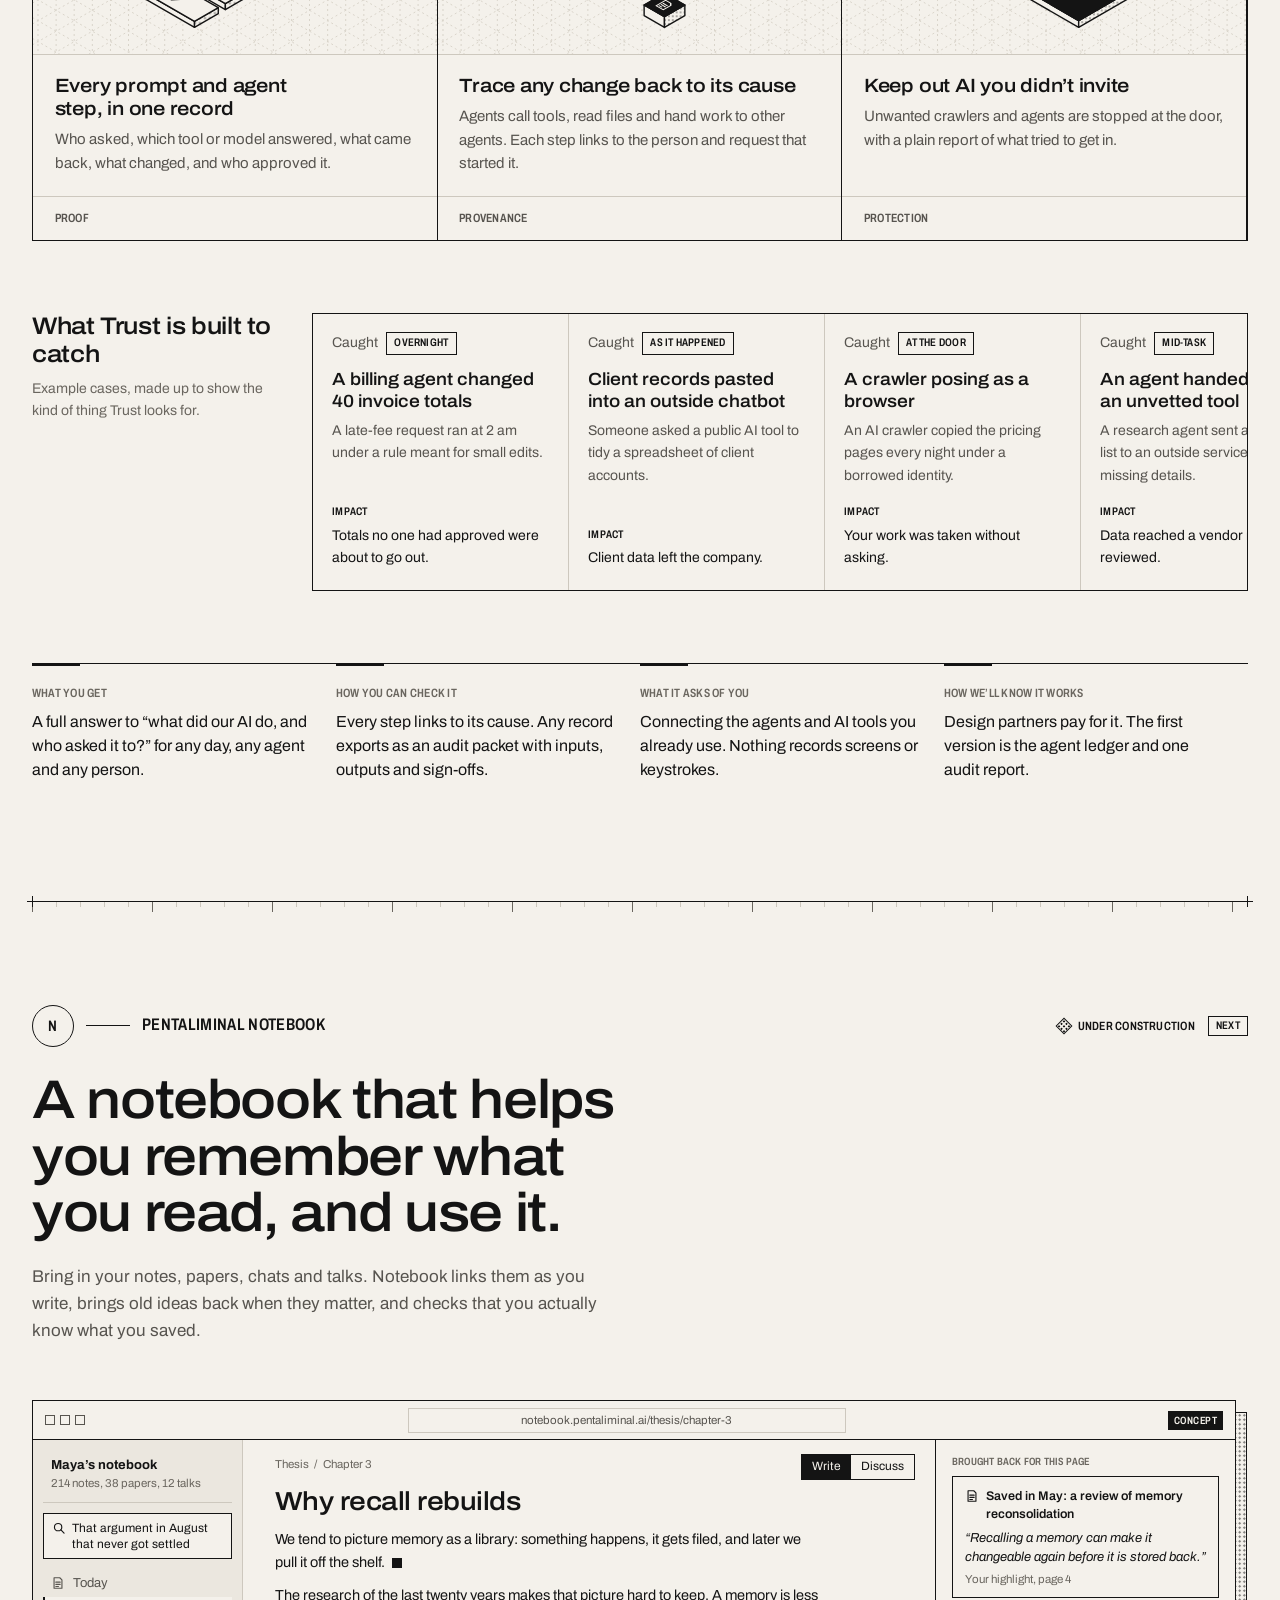
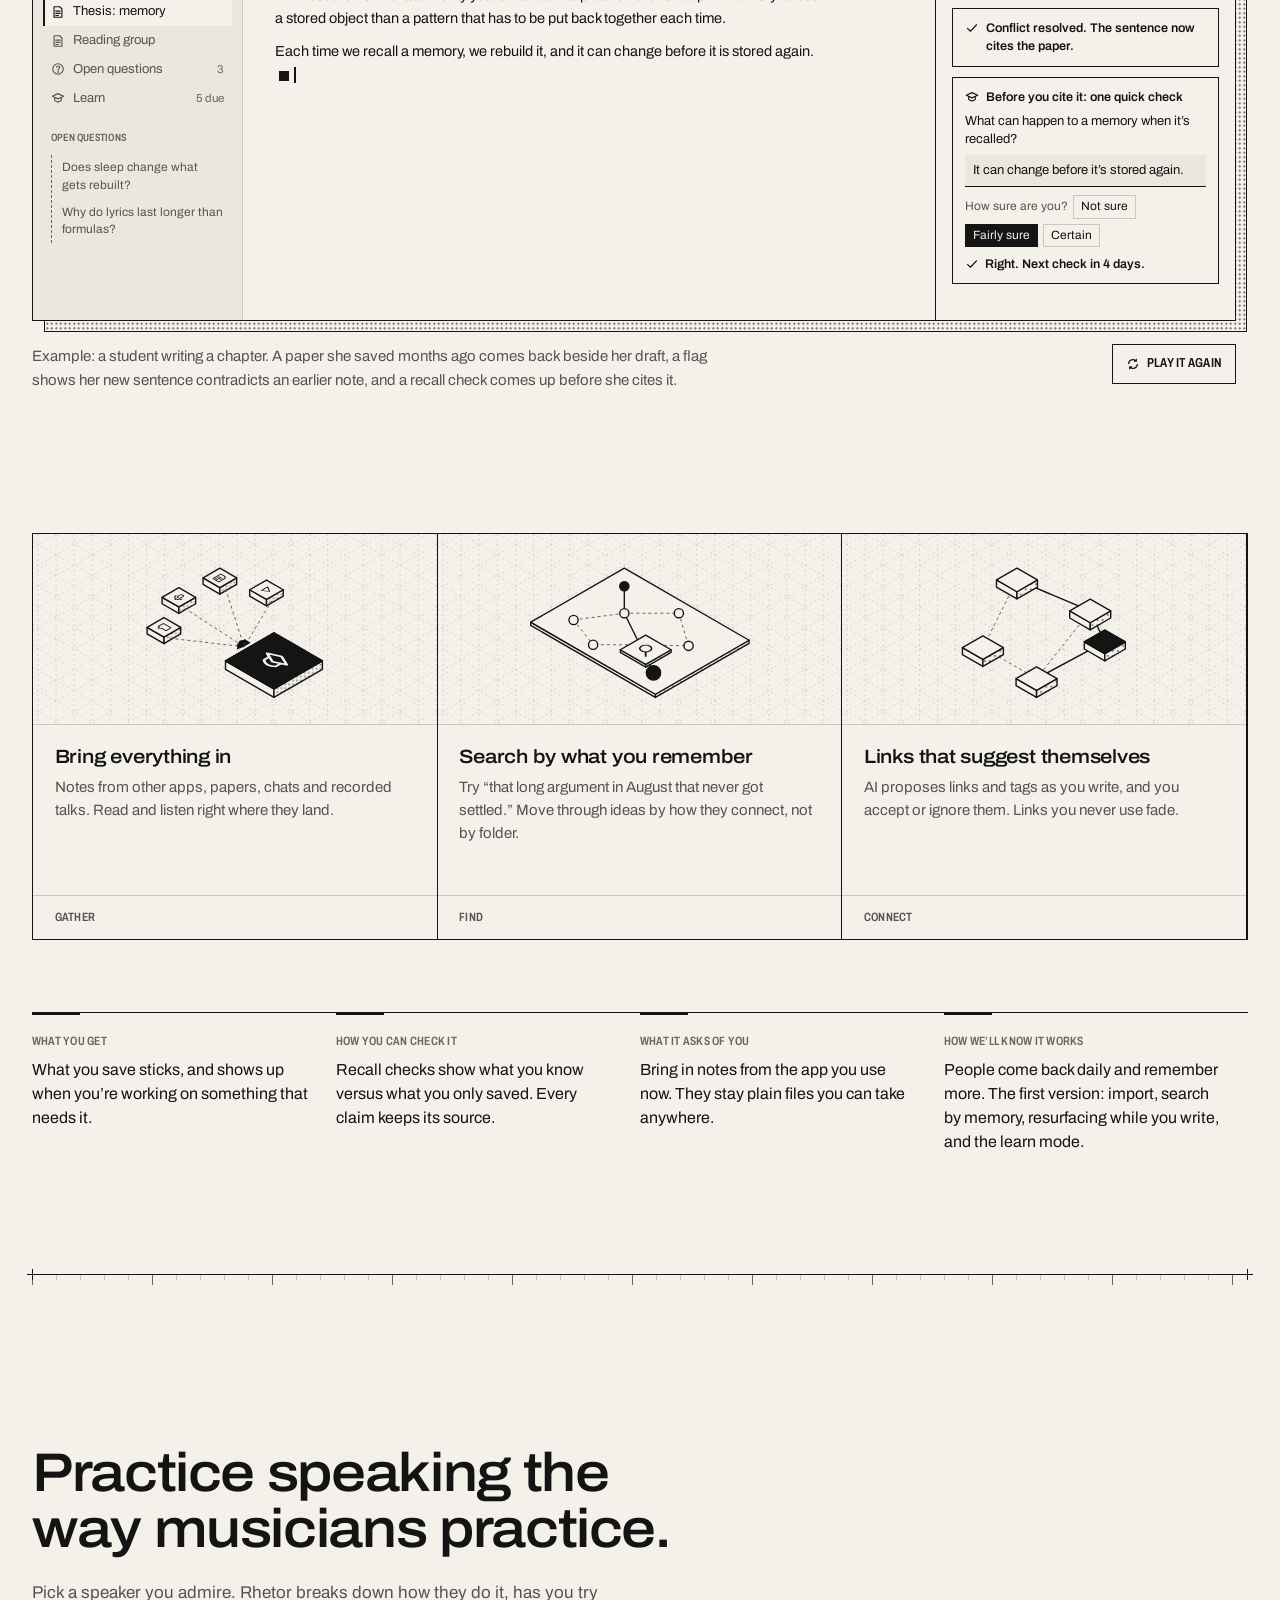
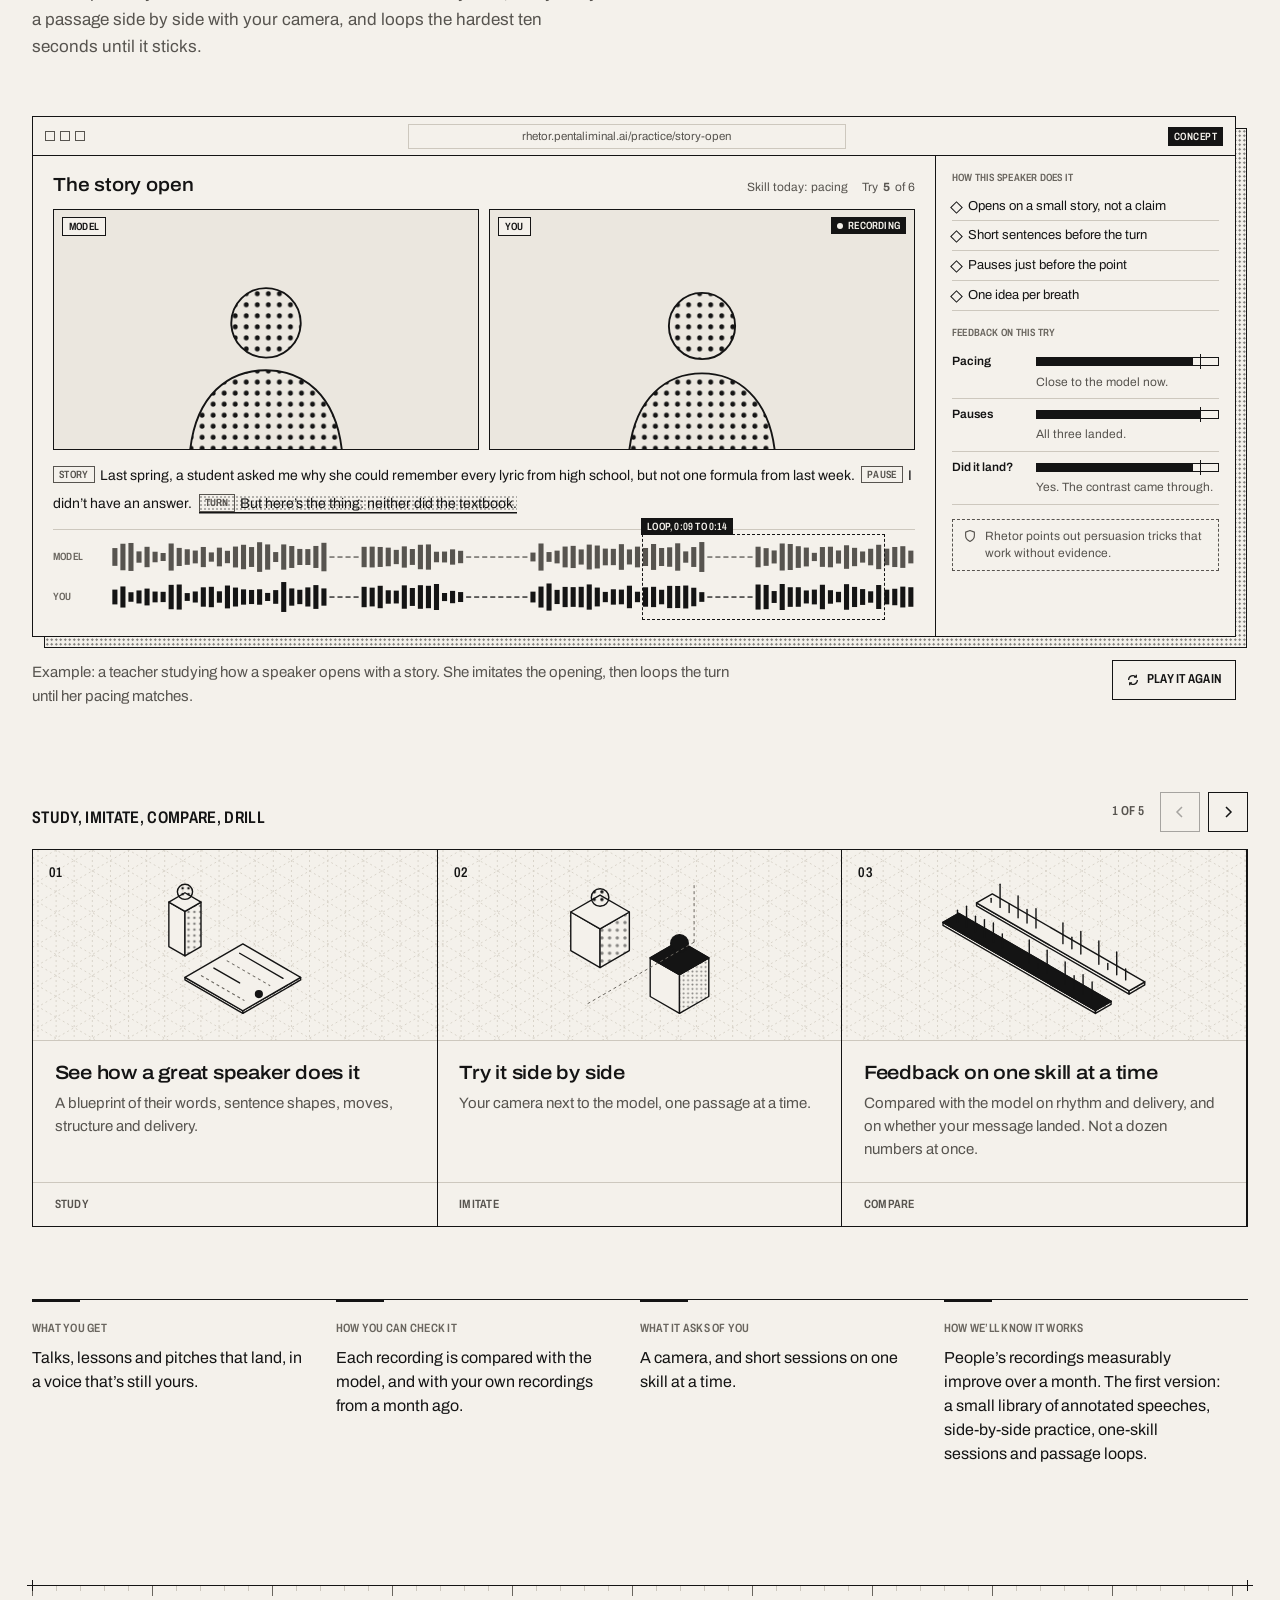
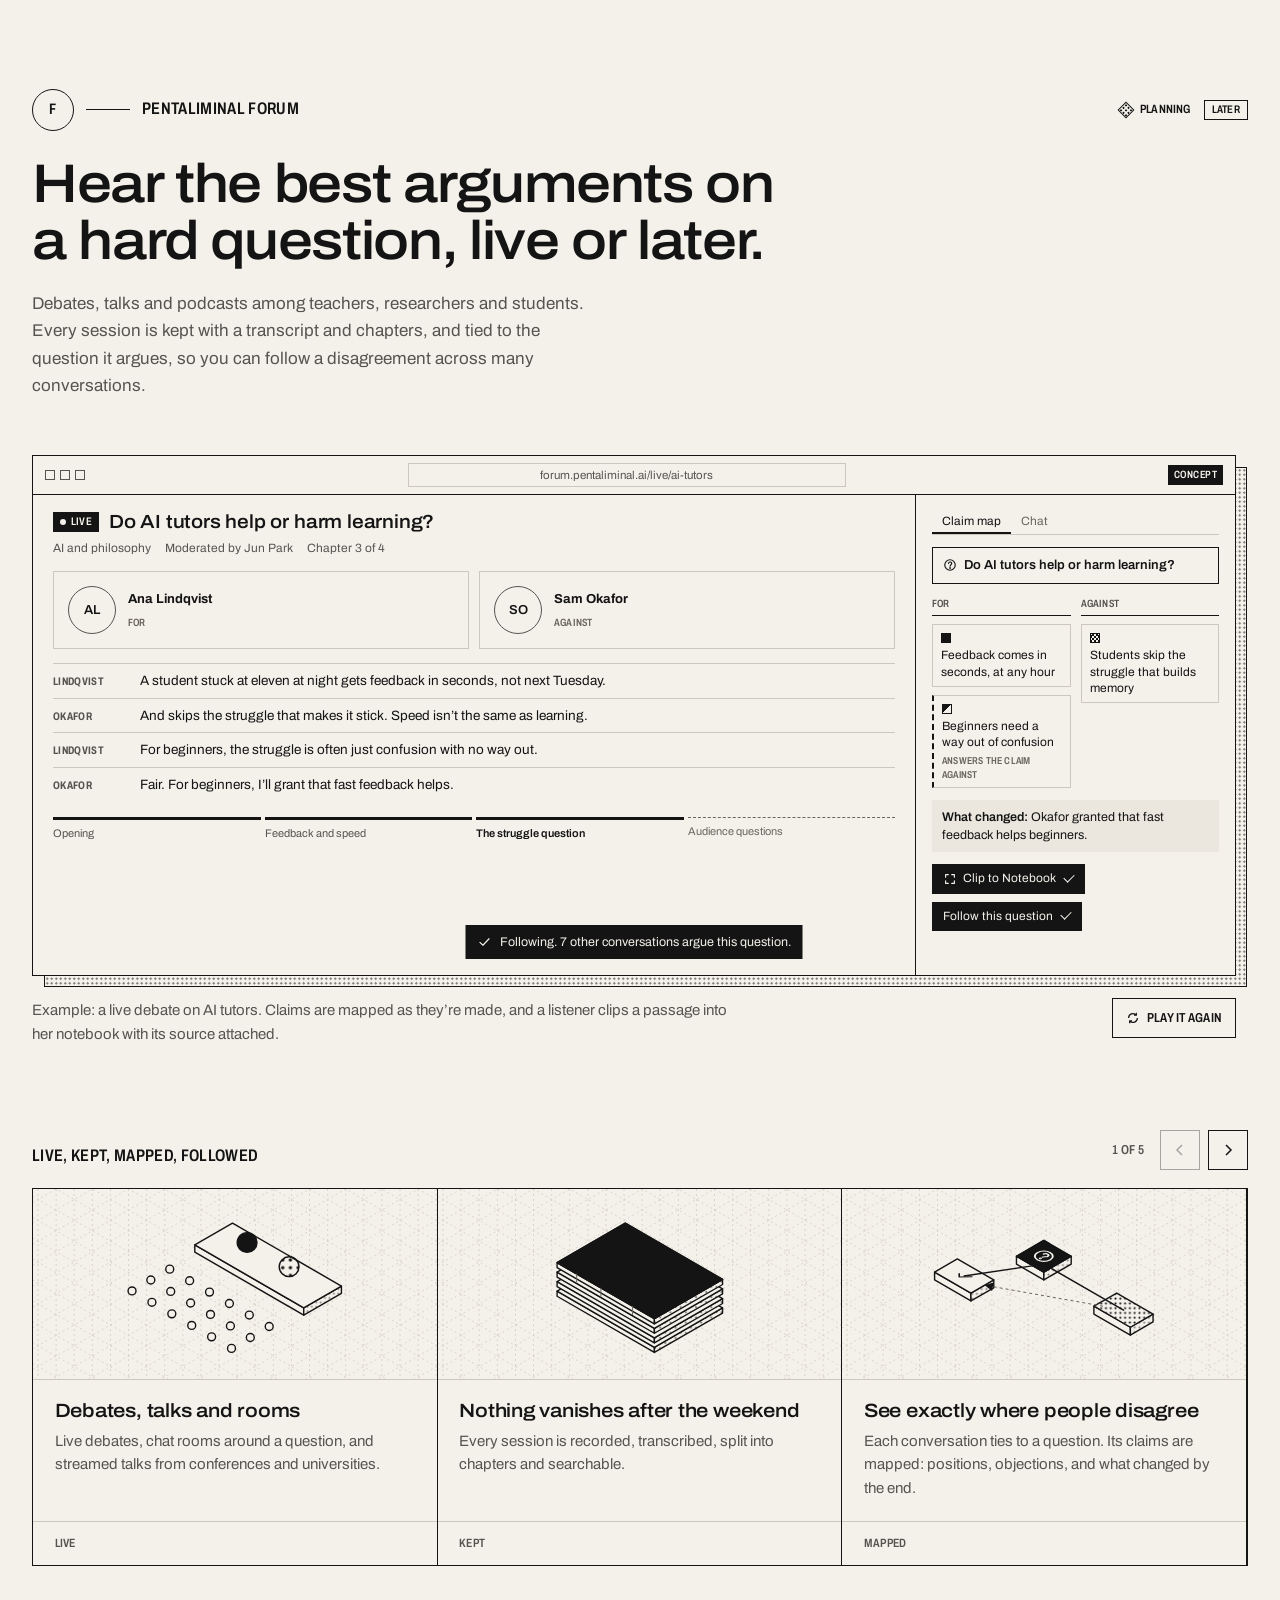
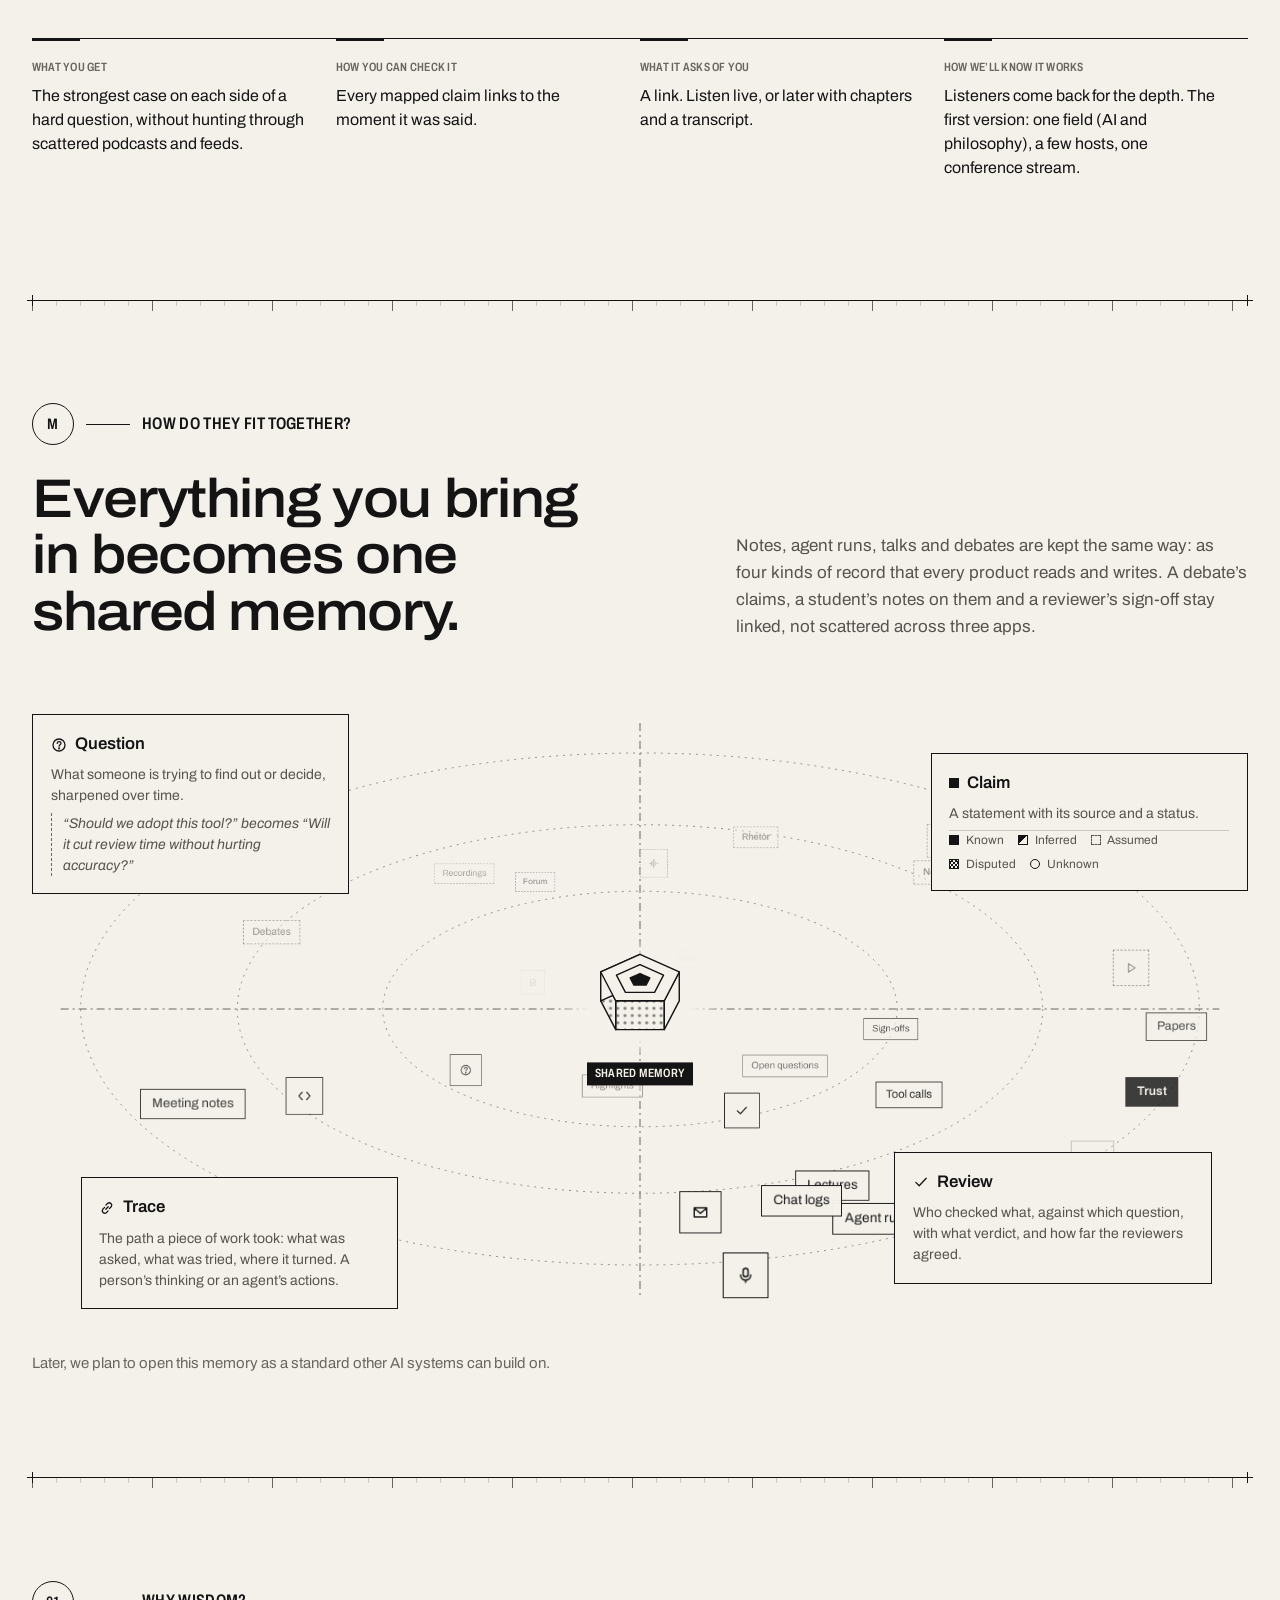
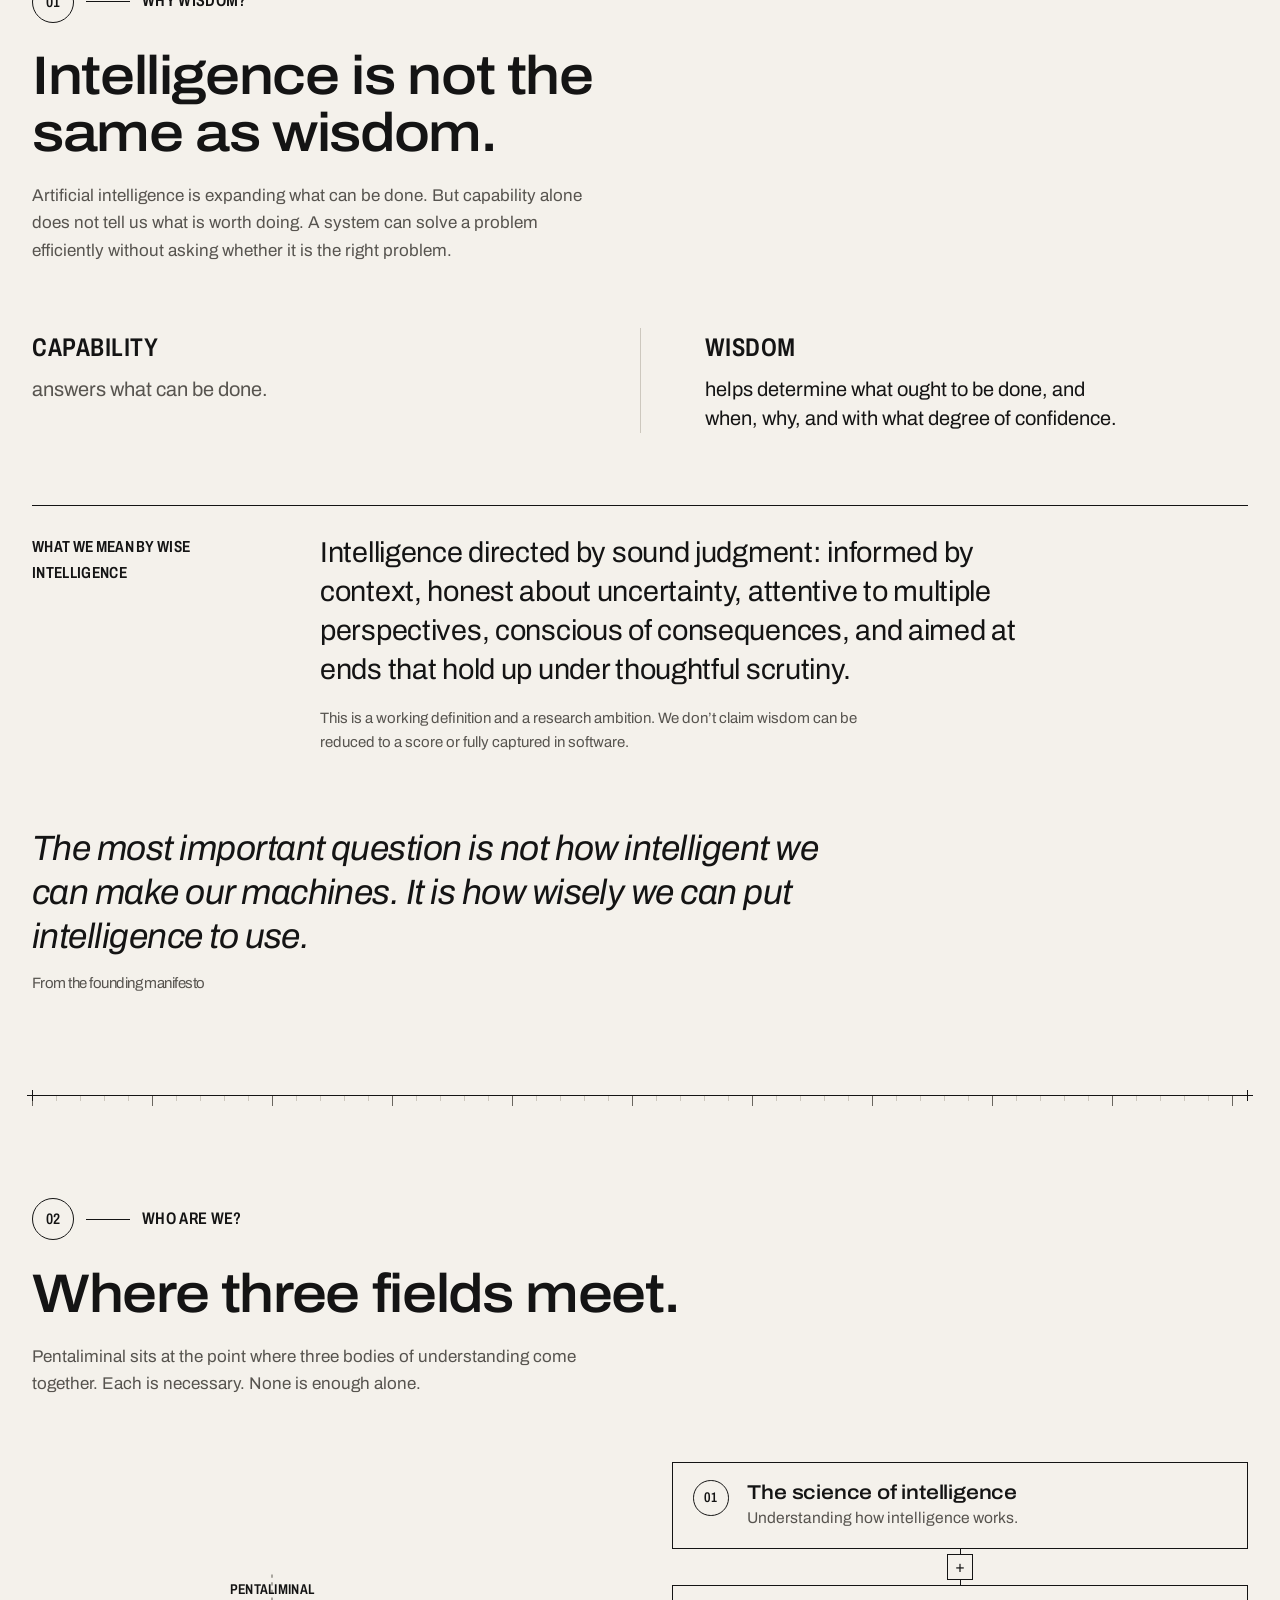
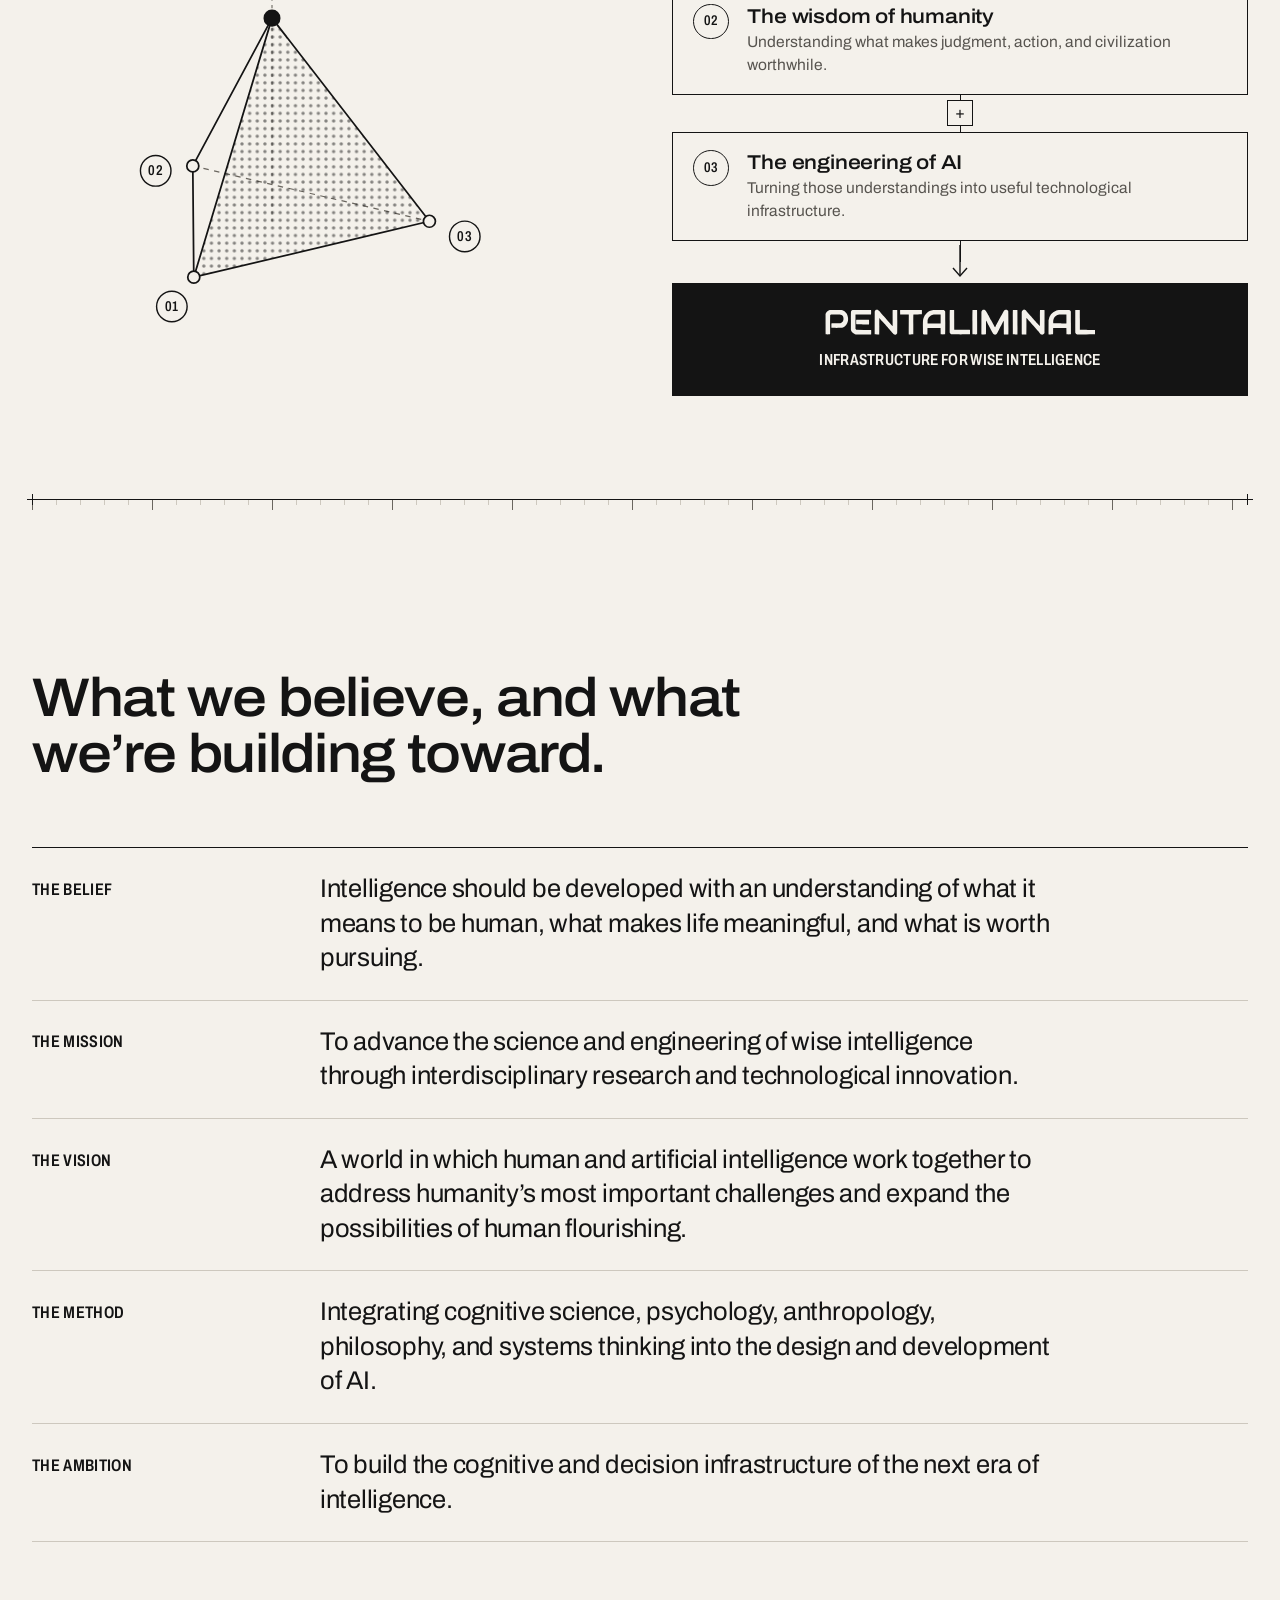
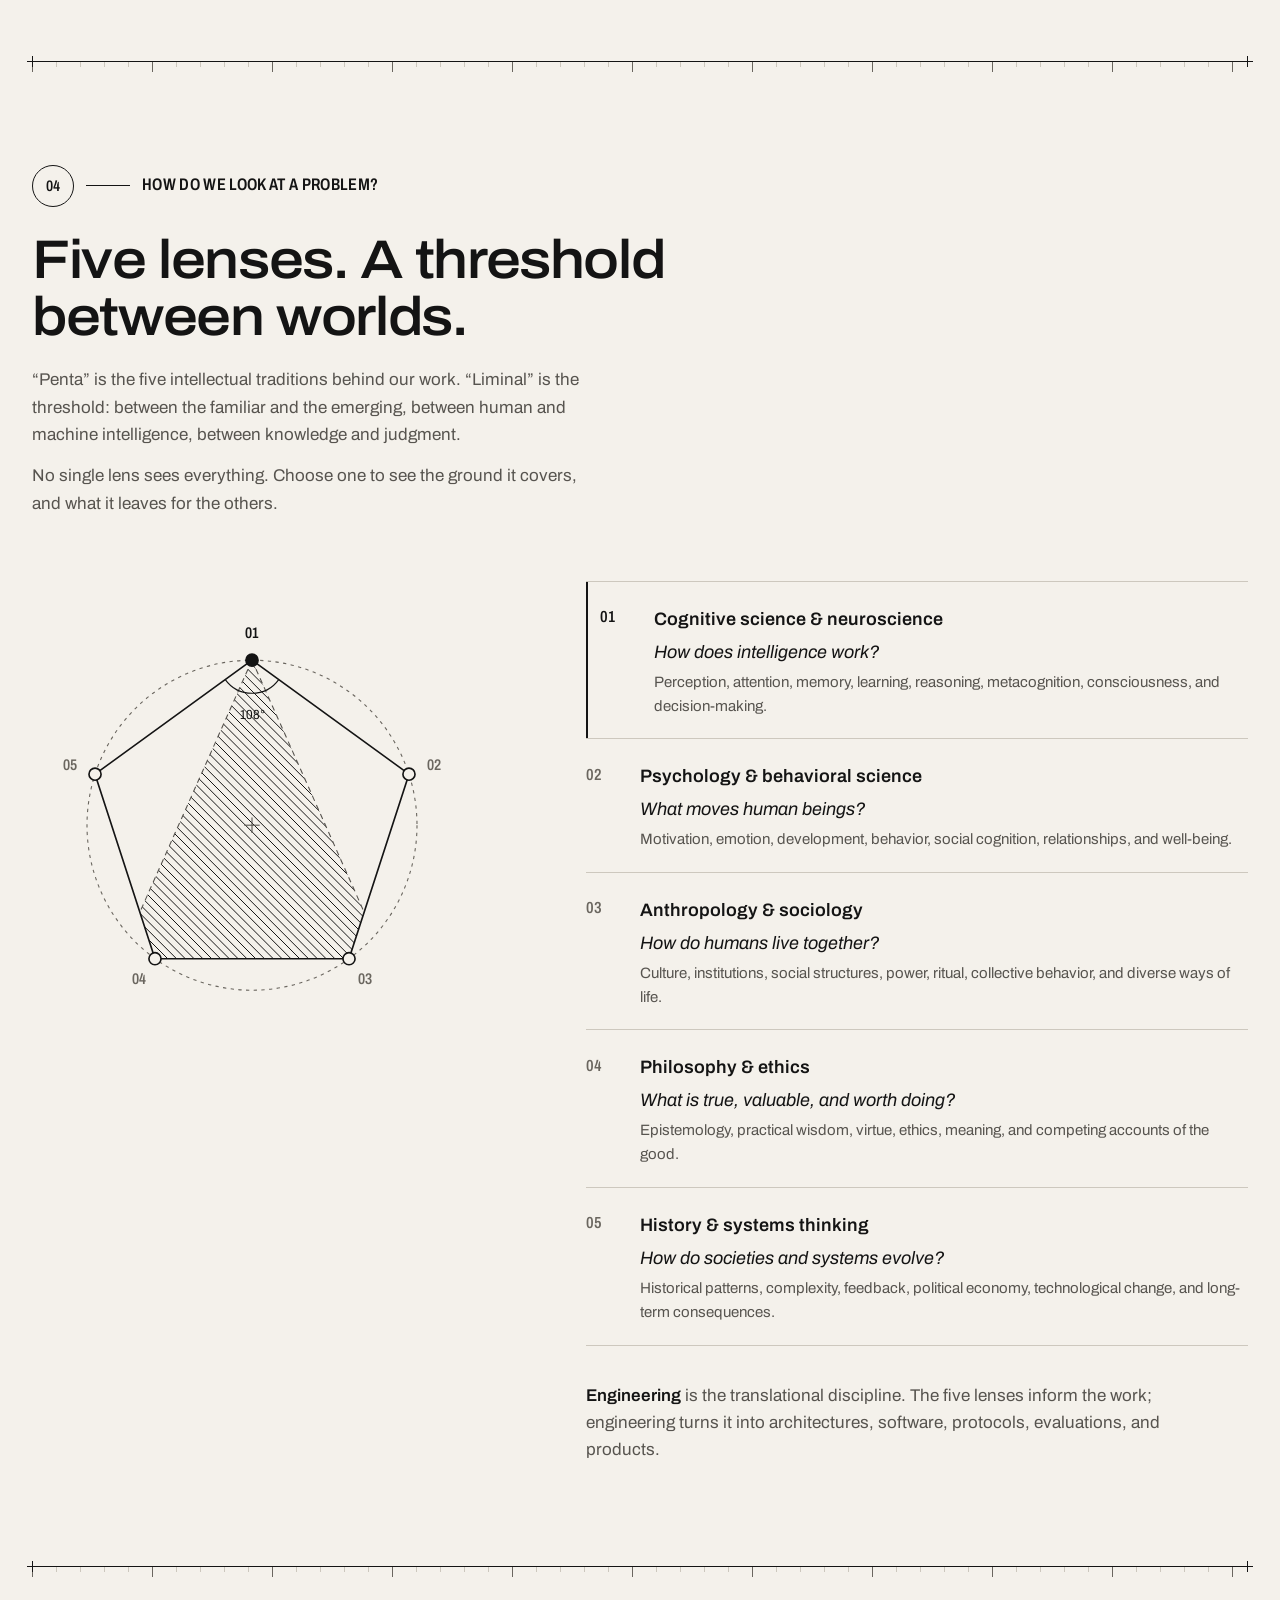
==== commit b5c208b8: "V3 prototype: product chapters for Trust, Notebook, Rhetor and Forum, and the shared-memory vortex A" ====
--- a/docs/index.html
+++ b/docs/index.html
@@ -50,6 +50,13 @@
 <canvas class="bgmesh" id="bgmesh" aria-hidden="true"></canvas>
 <div class="grain" aria-hidden="true"></div>
 <div class="gauge" id="gauge" aria-hidden="true">
+  <span class="gauge-part cap" data-part="Use"></span>
+  <a tabindex="-1" href="#products"><span>What can you use?</span></a>
+  <a tabindex="-1" href="#trust"><span>Trust</span></a>
+  <a tabindex="-1" href="#notebook"><span>Notebook</span></a>
+  <a tabindex="-1" href="#rhetor"><span>Rhetor</span></a>
+  <a tabindex="-1" href="#forum"><span>Forum</span></a>
+  <a tabindex="-1" href="#memory"><span>How do they fit together?</span></a>
   <span class="gauge-part cap" data-part="Why"></span>
   <a tabindex="-1" href="#thesis"><span>01 Why wisdom?</span></a>
   <span class="gauge-part cap" data-part="Who"></span>
@@ -77,6 +84,7 @@
     <div class="hdr-r">
       <button class="hbtn menu-btn cap" id="menuBtn" type="button" aria-expanded="false" aria-controls="siteNav"><svg viewBox="0 0 16 16" aria-hidden="true"><path d="M2 4.5h12M2 8h12M2 11.5h12" fill="none" stroke="currentColor" stroke-width="1.4"/></svg><span class="hbtn-label">Menu</span></button>
       <nav class="nav cap" id="siteNav" aria-label="Sections">
+      <a href="#products" class="nav-prod"><span class="nl-no">P</span><span class="nl-short">Products</span><span class="nl-q">What can you use?</span></a>
       <a href="#thesis"><span class="nl-no">01</span><span class="nl-short">Why</span><span class="nl-q">Why wisdom?</span></a>
       <a href="#intersection"><span class="nl-no">02</span><span class="nl-short">Who</span><span class="nl-q">Who are we?</span></a>
       <a href="#charter"><span class="nl-no">03</span><span class="nl-short">Beliefs</span><span class="nl-q">What do we stand for?</span></a>
@@ -104,7 +112,7 @@
         <p class="lede">We build the foundations that help AI understand context, recognize uncertainty, consider what matters, and act responsibly.</p>
         <div class="actions">
           <a class="btn" href="#thesis">Start with why</a>
-          <a class="btn ghost" href="#labs">Pentaliminal Labs</a>
+          <a class="btn ghost" href="#products">See the products</a>
         </div>
       </div>
       <figure class="construct" id="construct">
@@ -112,6 +120,468 @@
         <button class="hbtn motion-btn cap" id="motionBtn" type="button" aria-pressed="false"><svg viewBox="0 0 16 16" aria-hidden="true"><path d="M5 3v10M11 3v10" fill="none" stroke="currentColor" stroke-width="1.6"/></svg><span class="hbtn-label">Pause motion</span></button>
       </figure>
     </div>
+
+    <!-- ===================== V3: the products ===================== -->
+    <svg width="0" height="0" style="position:absolute" aria-hidden="true" focusable="false">
+      <defs>
+        <symbol id="i-ledger" viewBox="0 0 16 16"><path d="M3 2.5h10v11H3zM5.5 5.5h5M5.5 8h5M5.5 10.5h3"/></symbol>
+        <symbol id="i-agent" viewBox="0 0 16 16"><path d="M8 1.8 13.4 5v6L8 14.2 2.6 11V5z"/><circle cx="8" cy="8" r="1.6"/></symbol>
+        <symbol id="i-rule" viewBox="0 0 16 16"><path d="M2 8h12M8 3v2.5M8 10.5V13"/><circle cx="8" cy="8" r="2.5"/></symbol>
+        <symbol id="i-guard" viewBox="0 0 16 16"><path d="M8 1.8 13 3.6v4.2c0 3-2.2 5.2-5 6.4-2.8-1.2-5-3.4-5-6.4V3.6z"/></symbol>
+        <symbol id="i-report" viewBox="0 0 16 16"><path d="M4 2.5h6l2.5 2.5v8.5H4zM10 2.5V5h2.5M6 8h4M6 10.5h4"/></symbol>
+        <symbol id="i-person" viewBox="0 0 16 16"><circle cx="8" cy="5.5" r="2.6"/><path d="M3 14c.4-2.8 2.4-4.4 5-4.4s4.6 1.6 5 4.4"/></symbol>
+        <symbol id="i-tool" viewBox="0 0 16 16"><path d="M5.5 4 2 8l3.5 4M10.5 4 14 8l-3.5 4"/></symbol>
+        <symbol id="i-flag" viewBox="0 0 16 16"><path d="M3.5 14V2.5M3.5 3h8.5l-2 3 2 3H3.5"/></symbol>
+        <symbol id="i-doc" viewBox="0 0 16 16"><path d="M3.5 2h6.5l2.5 2.5V14h-9zM5.5 7h5M5.5 9.5h5M5.5 12h3"/></symbol>
+        <symbol id="i-search" viewBox="0 0 16 16"><circle cx="7" cy="7" r="4.2"/><path d="m10.2 10.2 3.6 3.6"/></symbol>
+        <symbol id="i-q" viewBox="0 0 16 16"><circle cx="8" cy="8" r="6"/><path d="M6.2 6.3c.2-1.1 1-1.7 1.9-1.7 1.1 0 1.9.7 1.9 1.7 0 1.4-1.9 1.5-1.9 3"/><circle cx="8.1" cy="11.4" r=".4"/></symbol>
+        <symbol id="i-learn" viewBox="0 0 16 16"><path d="M1.5 6 8 3l6.5 3L8 9z"/><path d="M4.2 7.4v3.3C5.3 11.8 6.6 12.4 8 12.4s2.7-.6 3.8-1.7V7.4"/></symbol>
+        <symbol id="i-mic" viewBox="0 0 16 16"><rect x="5.8" y="1.8" width="4.4" height="7.6" rx="2.2"/><path d="M3.5 7.8c0 2.6 2 4.4 4.5 4.4s4.5-1.8 4.5-4.4M8 12.2v2"/></symbol>
+        <symbol id="i-cam" viewBox="0 0 16 16"><path d="M1.8 4.5h8.4v7H1.8zM10.2 7l4-2.2v6.4l-4-2.2"/></symbol>
+        <symbol id="i-play" viewBox="0 0 16 16"><path d="M5 3.2v9.6L12.6 8z"/></symbol>
+        <symbol id="i-chat" viewBox="0 0 16 16"><path d="M2.2 3h11.6v7.8H7.4L4.2 13.4v-2.6h-2z"/></symbol>
+        <symbol id="i-clip" viewBox="0 0 16 16"><path d="M3 6V3h3M10 3h3v3M13 10v3h-3M6 13H3v-3"/></symbol>
+        <symbol id="i-check" viewBox="0 0 16 16"><path d="m2.8 8.4 3.4 3.3 7-7.4"/></symbol>
+        <symbol id="i-mail" viewBox="0 0 16 16"><path d="M2 3.5h12v9H2zM2 4l6 5 6-5"/></symbol>
+        <symbol id="i-wave" viewBox="0 0 16 16"><path d="M2 8h1.5M5 5v6M8 2.5v11M11 5.5v5M14 8h-1"/></symbol>
+        <symbol id="i-link" viewBox="0 0 16 16"><path d="M6.8 9.2 9.2 6.8M5.6 7.4l-1.8 1.8a2.5 2.5 0 0 0 3.5 3.5l1.8-1.8M10.4 8.6l1.8-1.8a2.5 2.5 0 0 0-3.5-3.5L6.9 5.1"/></symbol>
+        <symbol id="i-loop" viewBox="0 0 16 16"><path d="M3 8a5 5 0 0 1 8.6-3.5M13 8a5 5 0 0 1-8.6 3.5M11.8 2v2.7H9.1M4.2 14v-2.7h2.7"/></symbol>
+        <symbol id="i-export" viewBox="0 0 16 16"><path d="M8 10V2M5 5l3-3 3 3M3 9.5V14h10V9.5"/></symbol>
+      </defs>
+    </svg>
+
+    <section id="products" class="pr-intro" aria-labelledby="productsTitle">
+      <p class="label cap"><span class="no">P</span><span class="lead" aria-hidden="true"></span><span>What can you use?</span></p>
+      <div class="pr-intro-grid">
+        <div class="head">
+          <h2 id="productsTitle">Four products for using AI without giving up your judgment.</h2>
+          <p>Each one answers a question people now face with AI. They share one memory underneath, so what you learn in one carries into the others.</p>
+        </div>
+        <p class="pr-honest"><b>None of these is available yet.</b> The screens below show what each product is being designed to do. The people, companies and figures in them are made up.</p>
+      </div>
+      <ol class="pr-index">
+        <li>
+          <a href="#trust">
+            <span class="pr-mk cap" aria-hidden="true">T</span>
+            <span class="pr-name">Trust</span>
+            <span class="pr-q">Can we prove what our AI did?</span>
+            <span class="pr-for">For companies running AI agents on customer or financial records.</span>
+            <span class="pr-st"><span class="chip cap"><span class="dm" aria-hidden="true"></span>Being designed</span><span class="pr-hz cap">Now</span></span>
+          </a>
+        </li>
+        <li>
+          <a href="#notebook">
+            <span class="pr-mk cap" aria-hidden="true">N</span>
+            <span class="pr-name">Notebook</span>
+            <span class="pr-q">Can I learn and use what I know?</span>
+            <span class="pr-for">For students, researchers and writers: anyone who works with ideas.</span>
+            <span class="pr-st"><span class="chip cap"><span class="dm" aria-hidden="true"></span>Under construction</span><span class="pr-hz cap">Next</span></span>
+          </a>
+        </li>
+        <li>
+          <a href="#rhetor">
+            <span class="pr-mk cap" aria-hidden="true">R</span>
+            <span class="pr-name">Rhetor</span>
+            <span class="pr-q">Can I say it well?</span>
+            <span class="pr-for">For anyone who has to speak well: students, teachers, professionals.</span>
+            <span class="pr-st"><span class="chip cap"><span class="dm" aria-hidden="true"></span>Planning</span><span class="pr-hz cap">Later</span></span>
+          </a>
+        </li>
+        <li>
+          <a href="#forum">
+            <span class="pr-mk cap" aria-hidden="true">F</span>
+            <span class="pr-name">Forum</span>
+            <span class="pr-q">Where do we reason through hard questions together?</span>
+            <span class="pr-for">For academics, teachers, students and curious listeners.</span>
+            <span class="pr-st"><span class="chip cap"><span class="dm" aria-hidden="true"></span>Planning</span><span class="pr-hz cap">Later</span></span>
+          </a>
+        </li>
+      </ol>
+      <p class="pr-loop">Rhetor helps you say it well. Forum is where it gets said. Notebook keeps what you learn. Trust checks the AI work that comes out of all of it.</p>
+    </section>
+
+    <!-- ===================== Trust ===================== -->
+    <section id="trust" class="prod" aria-labelledby="trustTitle">
+      <div class="prod-top">
+        <p class="label cap"><span class="no">T</span><span class="lead" aria-hidden="true"></span><span>Pentaliminal Trust</span></p>
+        <div class="prod-st"><span class="chip cap"><span class="dm" aria-hidden="true"></span>Being designed</span><span class="pr-hz cap">Now</span></div>
+      </div>
+      <div class="head">
+        <h2 id="trustTitle">When someone asks what your AI did, you’ll have the answer.</h2>
+        <p>Trust keeps one record of every AI action in your company, whether a person typed the prompt or an agent acted on its own. Each step links back to the request that started it. Outside AI is kept out, and your own agents stay inside the limits you set.</p>
+      </div>
+
+      <figure class="demo">
+        <div class="win" id="winTrust" data-steps="8" role="img" aria-label="Concept screen of Trust. A ledger trace shows how a billing agent changed 40 invoice totals overnight: an employee’s request, the agent’s plan, a search, the rule that allowed the edits, the 40 updates, and Trust’s flag. A side panel shows one invoice’s change, then the rule tightened to ask before changing totals, and an audit packet exported.">
+          <div class="win-bar" aria-hidden="true"><span class="win-sq"><i></i><i></i><i></i></span><span class="win-url">trust.pentaliminal.ai/ledger</span><span class="win-tag cap">Concept</span></div>
+          <div class="win-body w3" aria-hidden="true">
+            <nav class="ws">
+              <p class="ws-org"><b>Halden &amp; Co.</b><span>Finance workspace</span></p>
+              <ul class="ws-nav">
+                <li class="on"><svg class="ic"><use href="#i-ledger"/></svg>Ledger</li>
+                <li><svg class="ic"><use href="#i-agent"/></svg>Agents</li>
+                <li><svg class="ic"><use href="#i-rule"/></svg>Rules</li>
+                <li><svg class="ic"><use href="#i-guard"/></svg>Guard</li>
+                <li><svg class="ic"><use href="#i-report"/></svg>Reports</li>
+              </ul>
+              <p class="ws-h cap">Agents</p>
+              <ul class="ws-list">
+                <li class="on"><i class="sq ink"></i>billing-agent<span>40</span></li>
+                <li><i class="sq"></i>support-agent<span>12</span></li>
+                <li><i class="sq"></i>research-agent<span>7</span></li>
+              </ul>
+              <p class="ws-h cap">Guard, last 24 hours</p>
+              <ul class="ws-list">
+                <li><i class="sq x"></i>Crawlers stopped<span>318</span></li>
+                <li><i class="sq x"></i>Agents stopped<span>4</span></li>
+              </ul>
+              <p class="ws-foot">Records actions and their causes. Never screens or keystrokes.</p>
+            </nav>
+            <div class="wm-main">
+              <div class="wm-head">
+                <p class="crumbs">Ledger <span>/</span> Trace</p>
+                <h3>40 invoice totals changed overnight</h3>
+                <p class="wm-meta"><span><svg class="ic"><use href="#i-person"/></svg>Started by Dana Reyes</span><span><svg class="ic"><use href="#i-agent"/></svg>billing-agent</span><span>Tue 4:12 pm to Wed 2:06 am</span></p>
+              </div>
+              <ol class="trace">
+                <li data-at="1"><time>Tue 4:12 pm</time><span class="tn person"><svg class="ic"><use href="#i-person"/></svg></span><div><b>Dana Reyes asked</b><p>“Apply the new late-fee policy to open invoices.”</p></div><span class="tg">Request</span></li>
+                <li data-at="2"><time>4:13 pm</time><span class="tn"><svg class="ic"><use href="#i-agent"/></svg></span><div><b>billing-agent planned 3 steps</b><p>Find overdue invoices, add a 5% late fee, email each client.</p></div><span class="tg">Plan</span></li>
+                <li data-at="3"><time>Wed 2:00 am</time><span class="tn"><svg class="ic"><use href="#i-tool"/></svg></span><div><b>invoices.search</b><p>40 open invoices more than 30 days overdue.</p></div><span class="tg">Tool call</span></li>
+                <li data-at="4"><time>2:01 am</time><span class="tn"><svg class="ic"><use href="#i-rule"/></svg></span><div><b>Rule R-4 allowed it</b><p>“Agents may edit invoices under $5,000 without asking.”</p></div><span class="tg">Rule</span></li>
+                <li data-at="5" class="sel"><time>2:01 to 2:06 am</time><span class="tn"><svg class="ic"><use href="#i-tool"/></svg></span><div><b>invoices.update, 40 times</b><p>Totals changed. No person reviewed them.</p></div><span class="tg">40 changes</span></li>
+                <li data-at="6" class="flag"><time>8:02 am</time><span class="tn ink"><svg class="ic"><use href="#i-flag"/></svg></span><div><b>Trust flagged it</b><p>Totals changed without review.</p></div><span class="tg">Flag</span></li>
+              </ol>
+            </div>
+            <aside class="wd" data-at="6">
+              <p class="wd-k cap">Step 5 of 6</p>
+              <h4>INV-20431, Corbett Supply</h4>
+              <table class="diff">
+                <tr><th>Subtotal</th><td>$1,180.95</td><td>$1,180.95</td></tr>
+                <tr><th>Late fee</th><td>none</td><td class="chg">$59.05</td></tr>
+                <tr><th>Total</th><td>$1,180.95</td><td class="chg">$1,240.00</td></tr>
+              </table>
+              <p class="wd-k cap">Why it happened</p>
+              <ol class="why">
+                <li>Dana’s request</li><li>The agent’s plan</li><li>Rule R-4</li>
+              </ol>
+              <div class="rulebox">
+                <p class="wd-k cap">Rule R-4</p>
+                <p class="rule-old">Agents may edit invoices under $5,000 without asking.</p>
+                <p class="rule-new" data-at="7">Agents must ask a person before changing any total.</p>
+              </div>
+              <div class="wd-acts">
+                <span class="ub primary" data-press="7">Ask before changing totals</span>
+                <span class="ub" data-press="8"><svg class="ic"><use href="#i-export"/></svg>Export audit packet</span>
+              </div>
+            </aside>
+            <p class="toast" data-at="7" data-until="8"><svg class="ic"><use href="#i-check"/></svg>Rule updated. The change is in the ledger too.</p>
+            <p class="toast" data-at="8"><svg class="ic"><use href="#i-report"/></svg>Audit packet ready: 6 steps, 40 changes, 1 rule change.</p>
+          </div>
+        </div>
+        <figcaption class="demo-cap"><span>Example: a billing agent changed 40 invoices overnight. Trust shows the chain from the request to each change, and the rule that let it through.</span><button class="replay cap" type="button" data-win="winTrust"><svg viewBox="0 0 16 16" aria-hidden="true"><use href="#i-loop"/></svg>Play it again</button></figcaption>
+      </figure>
+
+      <div class="rail-head">
+        <h3 class="sub cap">Proof, provenance and protection</h3>
+        <div class="rail-ctl"><span class="rail-n cap" aria-live="polite"></span><button class="rail-btn" type="button" data-dir="-1" aria-label="Previous"><svg viewBox="0 0 16 16" aria-hidden="true"><path d="M10 3 5 8l5 5"/></svg></button><button class="rail-btn" type="button" data-dir="1" aria-label="Next"><svg viewBox="0 0 16 16" aria-hidden="true"><path d="m6 3 5 5-5 5"/></svg></button></div>
+      </div>
+      <ul class="rail" tabindex="0" aria-label="What Trust does">
+        <li class="card"><svg class="card-art" data-art="ledger" viewBox="0 0 300 200" aria-hidden="true"></svg><div class="card-b"><h4>Every prompt and agent step, in one record</h4><p>Who asked, which tool or model answered, what came back, what changed, and who approved it.</p></div><p class="card-k cap">Proof</p></li>
+        <li class="card"><svg class="card-art" data-art="provenance" viewBox="0 0 300 200" aria-hidden="true"></svg><div class="card-b"><h4>Trace any change back to its cause</h4><p>Agents call tools, read files and hand work to other agents. Each step links to the person and request that started it.</p></div><p class="card-k cap">Provenance</p></li>
+        <li class="card"><svg class="card-art" data-art="guard" viewBox="0 0 300 200" aria-hidden="true"></svg><div class="card-b"><h4>Keep out AI you didn’t invite</h4><p>Unwanted crawlers and agents are stopped at the door, with a plain report of what tried to get in.</p></div><p class="card-k cap">Protection</p></li>
+        <li class="card"><svg class="card-art" data-art="limits" viewBox="0 0 300 200" aria-hidden="true"></svg><div class="card-b"><h4>Your agents ask before risky steps</h4><p>Each agent gets an identity, permissions and stop-and-ask rules, like “ask before changing totals.”</p></div><p class="card-k cap">Protection</p></li>
+        <li class="card"><svg class="card-art" data-art="packet" viewBox="0 0 300 200" aria-hidden="true"></svg><div class="card-b"><h4>Hand an auditor the whole story</h4><p>Audit packets with inputs, outputs and sign-offs, plus usage by team, person and agent.</p></div><p class="card-k cap">Reports</p></li>
+        <li class="card"><svg class="card-art" data-art="fair" viewBox="0 0 300 200" aria-hidden="true"></svg><div class="card-b"><h4>Fair to the people being recorded</h4><p>People can see their own records. Reports are team-level by default, and opening one person’s detail needs a stated reason, which is logged too.</p></div><p class="card-k cap">Privacy</p></li>
+      </ul>
+
+      <div class="cases">
+        <div class="cases-head">
+          <h3>What Trust is built to catch</h3>
+          <p>Example cases, made up to show the kind of thing Trust looks for.</p>
+        </div>
+        <ul class="cases-list">
+          <li><p class="cs-when"><span>Caught</span><b class="cap">Overnight</b></p><h4>A billing agent changed 40 invoice totals</h4><p>A late-fee request ran at 2 am under a rule meant for small edits.</p><p class="cs-k cap">Impact</p><p>Totals no one had approved were about to go out.</p></li>
+          <li><p class="cs-when"><span>Caught</span><b class="cap">As it happened</b></p><h4>Client records pasted into an outside chatbot</h4><p>Someone asked a public AI tool to tidy a spreadsheet of client accounts.</p><p class="cs-k cap">Impact</p><p>Client data left the company.</p></li>
+          <li><p class="cs-when"><span>Caught</span><b class="cap">At the door</b></p><h4>A crawler posing as a browser</h4><p>An AI crawler copied the pricing pages every night under a borrowed identity.</p><p class="cs-k cap">Impact</p><p>Your work was taken without asking.</p></li>
+          <li><p class="cs-when"><span>Caught</span><b class="cap">Mid-task</b></p><h4>An agent handed work to an unvetted tool</h4><p>A research agent sent a customer list to an outside service to fill in missing details.</p><p class="cs-k cap">Impact</p><p>Data reached a vendor no one had reviewed.</p></li>
+          <li><p class="cs-when"><span>Caught</span><b class="cap">Before sending</b></p><h4>A contract summary missing a clause</h4><p>An AI summary dropped an early-termination clause. A reviewer was asked to sign off and caught it.</p><p class="cs-k cap">Impact</p><p>A client nearly decided on an incomplete summary.</p></li>
+        </ul>
+      </div>
+
+      <dl class="value">
+        <div><dt class="cap">What you get</dt><dd>A full answer to “what did our AI do, and who asked it to?” for any day, any agent and any person.</dd></div>
+        <div><dt class="cap">How you can check it</dt><dd>Every step links to its cause. Any record exports as an audit packet with inputs, outputs and sign-offs.</dd></div>
+        <div><dt class="cap">What it asks of you</dt><dd>Connecting the agents and AI tools you already use. Nothing records screens or keystrokes.</dd></div>
+        <div><dt class="cap">How we’ll know it works</dt><dd>Design partners pay for it. The first version is the agent ledger and one audit report.</dd></div>
+      </dl>
+    </section>
+
+    <!-- ===================== Notebook ===================== -->
+    <section id="notebook" class="prod" aria-labelledby="notebookTitle">
+      <div class="prod-top">
+        <p class="label cap"><span class="no">N</span><span class="lead" aria-hidden="true"></span><span>Pentaliminal Notebook</span></p>
+        <div class="prod-st"><span class="chip cap"><span class="dm" aria-hidden="true"></span>Under construction</span><span class="pr-hz cap">Next</span></div>
+      </div>
+      <div class="head">
+        <h2 id="notebookTitle">A notebook that helps you remember what you read, and use it.</h2>
+        <p>Bring in your notes, papers, chats and talks. Notebook links them as you write, brings old ideas back when they matter, and checks that you actually know what you saved.</p>
+      </div>
+
+      <figure class="demo">
+        <div class="win" id="winNotebook" data-steps="7" role="img" aria-label="Concept screen of Notebook. A student drafts a chapter on memory. A paper she saved in May resurfaces beside the draft, a flag shows her new sentence contradicts an earlier note, a recall check asks one question before she cites the paper, and she revises the sentence.">
+          <div class="win-bar" aria-hidden="true"><span class="win-sq"><i></i><i></i><i></i></span><span class="win-url">notebook.pentaliminal.ai/thesis/chapter-3</span><span class="win-tag cap">Concept</span></div>
+          <div class="win-body w3" aria-hidden="true">
+            <nav class="ws">
+              <p class="ws-org"><b>Maya’s notebook</b><span>214 notes, 38 papers, 12 talks</span></p>
+              <p class="ws-search"><svg class="ic"><use href="#i-search"/></svg>That argument in August that never got settled</p>
+              <ul class="ws-nav">
+                <li><svg class="ic"><use href="#i-doc"/></svg>Today</li>
+                <li class="on"><svg class="ic"><use href="#i-doc"/></svg>Thesis: memory</li>
+                <li><svg class="ic"><use href="#i-doc"/></svg>Reading group</li>
+                <li><svg class="ic"><use href="#i-q"/></svg>Open questions<span>3</span></li>
+                <li><svg class="ic"><use href="#i-learn"/></svg>Learn<span>5 due</span></li>
+              </ul>
+              <p class="ws-h cap">Open questions</p>
+              <ul class="ws-qs">
+                <li>Does sleep change what gets rebuilt?</li>
+                <li>Why do lyrics last longer than formulas?</li>
+              </ul>
+            </nav>
+            <div class="wm-main nb-page">
+              <div class="nb-faces"><span class="on">Write</span><span>Discuss</span></div>
+              <p class="crumbs">Thesis <span>/</span> Chapter 3</p>
+              <h3 class="nb-title">Why recall rebuilds</h3>
+              <p class="nb-p">We tend to picture memory as a library: something happens, it gets filed, and later we pull it off the shelf. <i class="sm sm-known" title="known"></i></p>
+              <p class="nb-p">The research of the last twenty years makes that picture hard to keep. A memory is less a stored object than a pattern that has to be put back together each time.</p>
+              <p class="nb-p nb-typing">
+                <span class="nb-v1" data-at="1" data-until="7"><span class="nb-hl" data-at="3" data-until="7">Each time we recall a memory, we replay a stored copy of it.</span></span>
+                <span class="nb-v2" data-at="7">Each time we recall a memory, we rebuild it, and it can change before it is stored again. <i class="sm sm-known" title="known"></i></span>
+                <span class="caret"></span>
+              </p>
+            </div>
+            <aside class="wd nb-side">
+              <p class="wd-k cap">Brought back for this page</p>
+              <div class="nb-card" data-at="2">
+                <p class="nb-src"><svg class="ic"><use href="#i-doc"/></svg>Saved in May: a review of memory reconsolidation</p>
+                <blockquote>“Recalling a memory can make it changeable again before it is stored back.”</blockquote>
+                <p class="nb-meta">Your highlight, page 4</p>
+              </div>
+              <div class="nb-card warn" data-at="3" data-until="7">
+                <p class="nb-src"><svg class="ic"><use href="#i-flag"/></svg>This sentence conflicts with your note</p>
+                <p>March 14: “Recall is rebuilding, not replay.”</p>
+                <p class="nb-marks"><span><i class="sm sm-assumed"></i>Your new sentence: assumed</span><span><i class="sm sm-known"></i>The paper: known</span></p>
+              </div>
+              <div class="nb-card ok" data-at="7"><p class="nb-src"><svg class="ic"><use href="#i-check"/></svg>Conflict resolved. The sentence now cites the paper.</p></div>
+              <div class="nb-card quiz" data-at="4">
+                <p class="nb-src"><svg class="ic"><use href="#i-learn"/></svg>Before you cite it: one quick check</p>
+                <p class="nb-qq">What can happen to a memory when it’s recalled?</p>
+                <p class="nb-ans"><span class="ph" data-until="5">Guess first, then look</span><span class="typed" data-at="5">It can change before it’s stored again.</span></p>
+                <p class="nb-sure">How sure are you? <span>Not sure</span><span class="pick" data-press="6">Fairly sure</span><span>Certain</span></p>
+                <p class="nb-res" data-at="6"><svg class="ic"><use href="#i-check"/></svg>Right. Next check in 4 days.</p>
+              </div>
+            </aside>
+          </div>
+        </div>
+        <figcaption class="demo-cap"><span>Example: a student writing a chapter. A paper she saved months ago comes back beside her draft, a flag shows her new sentence contradicts an earlier note, and a recall check comes up before she cites it.</span><button class="replay cap" type="button" data-win="winNotebook"><svg viewBox="0 0 16 16" aria-hidden="true"><use href="#i-loop"/></svg>Play it again</button></figcaption>
+      </figure>
+
+      <div class="rail-head">
+        <h3 class="sub cap">Five jobs, in any order</h3>
+        <div class="rail-ctl"><span class="rail-n cap" aria-live="polite"></span><button class="rail-btn" type="button" data-dir="-1" aria-label="Previous"><svg viewBox="0 0 16 16" aria-hidden="true"><path d="M10 3 5 8l5 5"/></svg></button><button class="rail-btn" type="button" data-dir="1" aria-label="Next"><svg viewBox="0 0 16 16" aria-hidden="true"><path d="m6 3 5 5-5 5"/></svg></button></div>
+      </div>
+      <ul class="rail" tabindex="0" aria-label="What Notebook does">
+        <li class="card"><svg class="card-art" data-art="gather" viewBox="0 0 300 200" aria-hidden="true"></svg><div class="card-b"><h4>Bring everything in</h4><p>Notes from other apps, papers, chats and recorded talks. Read and listen right where they land.</p></div><p class="card-k cap">Gather</p></li>
+        <li class="card"><svg class="card-art" data-art="find" viewBox="0 0 300 200" aria-hidden="true"></svg><div class="card-b"><h4>Search by what you remember</h4><p>Try “that long argument in August that never got settled.” Move through ideas by how they connect, not by folder.</p></div><p class="card-k cap">Find</p></li>
+        <li class="card"><svg class="card-art" data-art="connect" viewBox="0 0 300 200" aria-hidden="true"></svg><div class="card-b"><h4>Links that suggest themselves</h4><p>AI proposes links and tags as you write, and you accept or ignore them. Links you never use fade.</p></div><p class="card-k cap">Connect</p></li>
+        <li class="card"><svg class="card-art" data-art="learn" viewBox="0 0 300 200" aria-hidden="true"></svg><div class="card-b"><h4>Know it, not just save it</h4><p>Guess before you see the answer, recall it again on a schedule, and say how sure you are, so you can see where you’re fooling yourself.</p></div><p class="card-k cap">Learn</p></li>
+        <li class="card"><svg class="card-art" data-art="apply" viewBox="0 0 300 200" aria-hidden="true"></svg><div class="card-b"><h4>Old ideas, back when you need them</h4><p>Notes resurface beside whatever you’re writing. Gaps between ideas show up as open questions.</p></div><p class="card-k cap">Apply</p></li>
+        <li class="card"><svg class="card-art" data-art="status" viewBox="0 0 300 200" aria-hidden="true"></svg><div class="card-b"><h4>Honest about what you know</h4><p>Claims carry a status, and you’re warned when a new one contradicts something you wrote before.</p><p class="legend"><span><i class="sm sm-known"></i>Known</span><span><i class="sm sm-inferred"></i>Inferred</span><span><i class="sm sm-assumed"></i>Assumed</span><span><i class="sm sm-disputed"></i>Disputed</span><span><i class="sm sm-unknown"></i>Unknown</span></p></div><p class="card-k cap">Status</p></li>
+      </ul>
+
+      <dl class="value">
+        <div><dt class="cap">What you get</dt><dd>What you save sticks, and shows up when you’re working on something that needs it.</dd></div>
+        <div><dt class="cap">How you can check it</dt><dd>Recall checks show what you know versus what you only saved. Every claim keeps its source.</dd></div>
+        <div><dt class="cap">What it asks of you</dt><dd>Bring in notes from the app you use now. They stay plain files you can take anywhere.</dd></div>
+        <div><dt class="cap">How we’ll know it works</dt><dd>People come back daily and remember more. The first version: import, search by memory, resurfacing while you write, and the learn mode.</dd></div>
+      </dl>
+    </section>
+
+    <!-- ===================== Rhetor ===================== -->
+    <section id="rhetor" class="prod" aria-labelledby="rhetorTitle">
+      <div class="prod-top">
+        <p class="label cap"><span class="no">R</span><span class="lead" aria-hidden="true"></span><span>Pentaliminal Rhetor</span></p>
+        <div class="prod-st"><span class="chip cap"><span class="dm" aria-hidden="true"></span>Planning</span><span class="pr-hz cap">Later</span></div>
+      </div>
+      <div class="head">
+        <h2 id="rhetorTitle">Practice speaking the way musicians practice.</h2>
+        <p>Pick a speaker you admire. Rhetor breaks down how they do it, has you try a passage side by side with your camera, and loops the hardest ten seconds until it sticks.</p>
+      </div>
+
+      <figure class="demo">
+        <div class="win" id="winRhetor" data-steps="6" role="img" aria-label="Concept screen of Rhetor. A model speaker and the learner’s camera sit side by side over an annotated passage. Two rhythm lines compare the model with the learner, a loop marks the hardest ten seconds, and feedback on pacing improves by the fifth try.">
+          <div class="win-bar" aria-hidden="true"><span class="win-sq"><i></i><i></i><i></i></span><span class="win-url">rhetor.pentaliminal.ai/practice/story-open</span><span class="win-tag cap">Concept</span></div>
+          <div class="win-body rh" aria-hidden="true">
+            <div class="wm-main rh-main">
+              <div class="rh-top"><h3>The story open</h3><p class="wm-meta"><span>Skill today: pacing</span><span>Try <b class="rh-try" data-swap-at="6" data-swap="5">4</b> of 6</span></p></div>
+              <div class="rh-stage">
+                <div class="rh-cam"><svg class="rh-fig" viewBox="0 0 200 130"><circle cx="100" cy="50" r="22"/><path d="M52 130c4-34 24-50 48-50s44 16 48 50"/></svg><span class="rh-lab cap">Model</span></div>
+                <div class="rh-cam you"><svg class="rh-fig" viewBox="0 0 200 130"><circle cx="100" cy="52" r="21"/><path d="M54 130c4-32 23-48 46-48s42 16 46 48"/></svg><span class="rh-lab cap">You</span><span class="rh-rec cap"><i></i>Recording</span></div>
+              </div>
+              <p class="rh-text" data-at="1">
+                <span class="mv"><em>story</em>Last spring, a student asked me why she could remember every lyric from high school, but not one formula from last week.</span>
+                <span class="mv"><em>pause</em>I didn’t have an answer.</span>
+                <span class="mv loopme"><em>turn</em>But here’s the thing: neither did the textbook.</span>
+              </p>
+              <div class="rh-waves">
+                <p class="rh-wl cap">Model</p><svg class="wave" data-wave="model" data-at="2" viewBox="0 0 600 40" preserveAspectRatio="none"></svg>
+                <p class="rh-wl cap">You</p><svg class="wave" data-wave="you" data-at="3" viewBox="0 0 600 40" preserveAspectRatio="none"></svg>
+                <span class="rh-loop" data-at="4"><span class="cap">Loop, 0:09 to 0:14</span></span>
+              </div>
+            </div>
+            <aside class="wd rh-side">
+              <p class="wd-k cap">How this speaker does it</p>
+              <ul class="bp">
+                <li>Opens on a small story, not a claim</li>
+                <li>Short sentences before the turn</li>
+                <li>Pauses just before the point</li>
+                <li>One idea per breath</li>
+              </ul>
+              <p class="wd-k cap" data-at="5">Feedback on this try</p>
+              <ul class="fb" data-at="5">
+                <li><b>Pacing</b><span class="meter"><i style="--v:.42" data-v2=".86" data-v2-at="6"></i></span><span class="fb-t"><span data-until="6">You rushed the turn.</span><span data-at="6">Close to the model now.</span></span></li>
+                <li><b>Pauses</b><span class="meter"><i style="--v:.66" data-v2=".9" data-v2-at="6"></i></span><span class="fb-t"><span data-until="6">Two of three landed.</span><span data-at="6">All three landed.</span></span></li>
+                <li><b>Did it land?</b><span class="meter"><i style="--v:.8" data-v2=".86" data-v2-at="6"></i></span><span class="fb-t">Yes. The contrast came through.</span></li>
+              </ul>
+              <p class="rh-line"><svg class="ic"><use href="#i-guard"/></svg>Rhetor points out persuasion tricks that work without evidence.</p>
+            </aside>
+          </div>
+        </div>
+        <figcaption class="demo-cap"><span>Example: a teacher studying how a speaker opens with a story. She imitates the opening, then loops the turn until her pacing matches.</span><button class="replay cap" type="button" data-win="winRhetor"><svg viewBox="0 0 16 16" aria-hidden="true"><use href="#i-loop"/></svg>Play it again</button></figcaption>
+      </figure>
+
+      <div class="rail-head">
+        <h3 class="sub cap">Study, imitate, compare, drill</h3>
+        <div class="rail-ctl"><span class="rail-n cap" aria-live="polite"></span><button class="rail-btn" type="button" data-dir="-1" aria-label="Previous"><svg viewBox="0 0 16 16" aria-hidden="true"><path d="M10 3 5 8l5 5"/></svg></button><button class="rail-btn" type="button" data-dir="1" aria-label="Next"><svg viewBox="0 0 16 16" aria-hidden="true"><path d="m6 3 5 5-5 5"/></svg></button></div>
+      </div>
+      <ul class="rail" tabindex="0" aria-label="How Rhetor works">
+        <li class="card"><span class="card-no cap">01</span><svg class="card-art" data-art="study" viewBox="0 0 300 200" aria-hidden="true"></svg><div class="card-b"><h4>See how a great speaker does it</h4><p>A blueprint of their words, sentence shapes, moves, structure and delivery.</p></div><p class="card-k cap">Study</p></li>
+        <li class="card"><span class="card-no cap">02</span><svg class="card-art" data-art="imitate" viewBox="0 0 300 200" aria-hidden="true"></svg><div class="card-b"><h4>Try it side by side</h4><p>Your camera next to the model, one passage at a time.</p></div><p class="card-k cap">Imitate</p></li>
+        <li class="card"><span class="card-no cap">03</span><svg class="card-art" data-art="compare" viewBox="0 0 300 200" aria-hidden="true"></svg><div class="card-b"><h4>Feedback on one skill at a time</h4><p>Compared with the model on rhythm and delivery, and on whether your message landed. Not a dozen numbers at once.</p></div><p class="card-k cap">Compare</p></li>
+        <li class="card"><span class="card-no cap">04</span><svg class="card-art" data-art="drill" viewBox="0 0 300 200" aria-hidden="true"></svg><div class="card-b"><h4>Loop the hard part</h4><p>Repeat the hardest ten seconds, the way a musician works on a tricky bar.</p></div><p class="card-k cap">Drill</p></li>
+        <li class="card"><svg class="card-art" data-art="line" viewBox="0 0 300 200" aria-hidden="true"></svg><div class="card-b"><h4>Persuasion that rests on evidence</h4><p>Rhetor teaches the moves that help a true point land, and names the tricks that work without evidence.</p></div><p class="card-k cap">Holds a line</p></li>
+      </ul>
+
+      <dl class="value">
+        <div><dt class="cap">What you get</dt><dd>Talks, lessons and pitches that land, in a voice that’s still yours.</dd></div>
+        <div><dt class="cap">How you can check it</dt><dd>Each recording is compared with the model, and with your own recordings from a month ago.</dd></div>
+        <div><dt class="cap">What it asks of you</dt><dd>A camera, and short sessions on one skill at a time.</dd></div>
+        <div><dt class="cap">How we’ll know it works</dt><dd>People’s recordings measurably improve over a month. The first version: a small library of annotated speeches, side-by-side practice, one-skill sessions and passage loops.</dd></div>
+      </dl>
+    </section>
+
+    <!-- ===================== Forum ===================== -->
+    <section id="forum" class="prod" aria-labelledby="forumTitle">
+      <div class="prod-top">
+        <p class="label cap"><span class="no">F</span><span class="lead" aria-hidden="true"></span><span>Pentaliminal Forum</span></p>
+        <div class="prod-st"><span class="chip cap"><span class="dm" aria-hidden="true"></span>Planning</span><span class="pr-hz cap">Later</span></div>
+      </div>
+      <div class="head">
+        <h2 id="forumTitle">Hear the best arguments on a hard question, live or later.</h2>
+        <p>Debates, talks and podcasts among teachers, researchers and students. Every session is kept with a transcript and chapters, and tied to the question it argues, so you can follow a disagreement across many conversations.</p>
+      </div>
+
+      <figure class="demo">
+        <div class="win" id="winForum" data-steps="7" role="img" aria-label="Concept screen of Forum. A live debate on whether AI tutors help or harm learning. Live captions run under two speakers, and a claim map fills in as they talk: claims for and against with their status, an objection, and what changed. A listener clips a passage to her notebook with its source.">
+          <div class="win-bar" aria-hidden="true"><span class="win-sq"><i></i><i></i><i></i></span><span class="win-url">forum.pentaliminal.ai/live/ai-tutors</span><span class="win-tag cap">Concept</span></div>
+          <div class="win-body fo" aria-hidden="true">
+            <div class="wm-main fo-main">
+              <div class="fo-top">
+                <span class="live cap"><i></i>Live</span>
+                <h3>Do AI tutors help or harm learning?</h3>
+              </div>
+              <p class="wm-meta"><span>AI and philosophy</span><span>Moderated by Jun Park</span><span>Chapter 3 of 4</span></p>
+              <div class="fo-stage">
+                <div class="fo-sp" data-speak="1|3|5"><span class="av">AL</span><b>Ana Lindqvist</b><span class="cap">For</span></div>
+                <div class="fo-sp" data-speak="2|4"><span class="av">SO</span><b>Sam Okafor</b><span class="cap">Against</span></div>
+              </div>
+              <ol class="fo-cc">
+                <li data-at="1"><b>Lindqvist</b> A student stuck at eleven at night gets feedback in seconds, not next Tuesday.</li>
+                <li data-at="2"><b>Okafor</b> And skips the struggle that makes it stick. Speed isn’t the same as learning.</li>
+                <li data-at="3"><b>Lindqvist</b> For beginners, the struggle is often just confusion with no way out.</li>
+                <li data-at="4"><b>Okafor</b> Fair. For beginners, I’ll grant that fast feedback helps.</li>
+              </ol>
+              <div class="fo-chap">
+                <span class="done">Opening</span><span class="done">Feedback and speed</span><span class="now">The struggle question</span><span>Audience questions</span>
+              </div>
+            </div>
+            <aside class="wd fo-side">
+              <div class="fo-tabs"><span class="on">Claim map</span><span>Chat</span></div>
+              <p class="fo-q"><svg class="ic"><use href="#i-q"/></svg>Do AI tutors help or harm learning?</p>
+              <div class="fo-map">
+                <div class="fo-col"><p class="cap">For</p>
+                  <p class="cl" data-at="1"><i class="sm sm-known"></i>Feedback comes in seconds, at any hour</p>
+                  <p class="cl obj" data-at="3"><i class="sm sm-inferred"></i>Beginners need a way out of confusion<span class="cap">Answers the claim against</span></p>
+                </div>
+                <div class="fo-col"><p class="cap">Against</p>
+                  <p class="cl" data-at="2"><i class="sm sm-disputed"></i>Students skip the struggle that builds memory</p>
+                </div>
+              </div>
+              <p class="fo-chg" data-at="4"><b>What changed:</b> Okafor granted that fast feedback helps beginners.</p>
+              <div class="fo-acts">
+                <span class="ub" data-press="5"><svg class="ic"><use href="#i-clip"/></svg>Clip to Notebook</span>
+                <span class="ub" data-press="6">Follow this question</span>
+              </div>
+            </aside>
+            <p class="toast" data-at="5" data-until="6"><svg class="ic"><use href="#i-check"/></svg>Clipped to your notebook, with its source at 41:12.</p>
+            <p class="toast" data-at="6"><svg class="ic"><use href="#i-check"/></svg>Following. 7 other conversations argue this question.</p>
+          </div>
+        </div>
+        <figcaption class="demo-cap"><span>Example: a live debate on AI tutors. Claims are mapped as they’re made, and a listener clips a passage into her notebook with its source attached.</span><button class="replay cap" type="button" data-win="winForum"><svg viewBox="0 0 16 16" aria-hidden="true"><use href="#i-loop"/></svg>Play it again</button></figcaption>
+      </figure>
+
+      <div class="rail-head">
+        <h3 class="sub cap">Live, kept, mapped, followed</h3>
+        <div class="rail-ctl"><span class="rail-n cap" aria-live="polite"></span><button class="rail-btn" type="button" data-dir="-1" aria-label="Previous"><svg viewBox="0 0 16 16" aria-hidden="true"><path d="M10 3 5 8l5 5"/></svg></button><button class="rail-btn" type="button" data-dir="1" aria-label="Next"><svg viewBox="0 0 16 16" aria-hidden="true"><path d="m6 3 5 5-5 5"/></svg></button></div>
+      </div>
+      <ul class="rail" tabindex="0" aria-label="What Forum does">
+        <li class="card"><svg class="card-art" data-art="live" viewBox="0 0 300 200" aria-hidden="true"></svg><div class="card-b"><h4>Debates, talks and rooms</h4><p>Live debates, chat rooms around a question, and streamed talks from conferences and universities.</p></div><p class="card-k cap">Live</p></li>
+        <li class="card"><svg class="card-art" data-art="kept" viewBox="0 0 300 200" aria-hidden="true"></svg><div class="card-b"><h4>Nothing vanishes after the weekend</h4><p>Every session is recorded, transcribed, split into chapters and searchable.</p></div><p class="card-k cap">Kept</p></li>
+        <li class="card"><svg class="card-art" data-art="mapped" viewBox="0 0 300 200" aria-hidden="true"></svg><div class="card-b"><h4>See exactly where people disagree</h4><p>Each conversation ties to a question. Its claims are mapped: positions, objections, and what changed by the end.</p></div><p class="card-k cap">Mapped</p></li>
+        <li class="card"><svg class="card-art" data-art="followed" viewBox="0 0 300 200" aria-hidden="true"></svg><div class="card-b"><h4>Follow a question, not a feed</h4><p>Track one question across every conversation about it. “Show me the strongest case on the other side” is a normal way to browse.</p></div><p class="card-k cap">Followed</p></li>
+        <li class="card"><svg class="card-art" data-art="consent" viewBox="0 0 300 200" aria-hidden="true"></svg><div class="card-b"><h4>Nothing goes public without everyone’s yes</h4><p>A recording is published only when everyone in it agrees.</p></div><p class="card-k cap">Consent first</p></li>
+      </ul>
+
+      <dl class="value">
+        <div><dt class="cap">What you get</dt><dd>The strongest case on each side of a hard question, without hunting through scattered podcasts and feeds.</dd></div>
+        <div><dt class="cap">How you can check it</dt><dd>Every mapped claim links to the moment it was said.</dd></div>
+        <div><dt class="cap">What it asks of you</dt><dd>A link. Listen live, or later with chapters and a transcript.</dd></div>
+        <div><dt class="cap">How we’ll know it works</dt><dd>Listeners come back for the depth. The first version: one field (AI and philosophy), a few hosts, one conference stream.</dd></div>
+      </dl>
+    </section>
+
+    <!-- ===================== One memory: the vortex ===================== -->
+    <section id="memory" class="mem" aria-labelledby="memoryTitle">
+      <p class="label cap"><span class="no">M</span><span class="lead" aria-hidden="true"></span><span>How do they fit together?</span></p>
+      <div class="mem-head">
+        <h2 id="memoryTitle">Everything you bring in becomes one shared memory.</h2>
+        <p>Notes, agent runs, talks and debates are kept the same way: as four kinds of record that every product reads and writes. A debate’s claims, a student’s notes on them and a reviewer’s sign-off stay linked, not scattered across three apps.</p>
+      </div>
+      <div class="vortex" id="vortex">
+        <div class="vx-field" aria-hidden="true">
+          <svg class="vx-guide" viewBox="0 0 1000 620" preserveAspectRatio="xMidYMid meet"></svg>
+          <div class="vx-items"></div>
+          <div class="vx-core"><svg viewBox="0 0 120 120"></svg><span class="cap">Shared memory</span></div>
+        </div>
+        <ul class="vx-cards">
+          <li class="vc vc-q"><h3><svg class="ic" aria-hidden="true"><use href="#i-q"/></svg>Question</h3><p>What someone is trying to find out or decide, sharpened over time.</p><p class="vc-eg">“Should we adopt this tool?” becomes “Will it cut review time without hurting accuracy?”</p></li>
+          <li class="vc vc-c"><h3><span class="sm sm-known" aria-hidden="true"></span>Claim</h3><p>A statement with its source and a status.</p><p class="legend"><span><i class="sm sm-known"></i>Known</span><span><i class="sm sm-inferred"></i>Inferred</span><span><i class="sm sm-assumed"></i>Assumed</span><span><i class="sm sm-disputed"></i>Disputed</span><span><i class="sm sm-unknown"></i>Unknown</span></p></li>
+          <li class="vc vc-t"><h3><svg class="ic" aria-hidden="true"><use href="#i-link"/></svg>Trace</h3><p>The path a piece of work took: what was asked, what was tried, where it turned. A person’s thinking or an agent’s actions.</p></li>
+          <li class="vc vc-r"><h3><svg class="ic" aria-hidden="true"><use href="#i-check"/></svg>Review</h3><p>Who checked what, against which question, with what verdict, and how far the reviewers agreed.</p></li>
+        </ul>
+      </div>
+      <p class="mem-note">Later, we plan to open this memory as a standard other AI systems can build on.</p>
+    </section>
+
 
     <section id="thesis">
       <p class="label cap"><span class="no">01</span><span class="lead" aria-hidden="true"></span><span>Why wisdom?</span></p>
--- a/docs/assets/styles.css
+++ b/docs/assets/styles.css
@@ -928,3 +928,419 @@
   .rm-strip .st { margin-left: auto; }
   .rm-strip .btn { justify-self: start; }
 }
+
+/* ==========================================================================
+   V3 — the products
+   Four product chapters (Trust, Notebook, Rhetor, Forum) and the shared memory.
+   Each chapter: a callout and status, an outcome headline, a concept window that
+   plays a short example, a rail of feature drawings, and four plain value lines.
+   Same sheet as the rest of the site: ink on paper, square corners, no accent.
+   ========================================================================== */
+
+/* claim status marks: one shape per status, used in every product */
+.sm { flex: none; display: inline-block; width: 10px; height: 10px; box-sizing: border-box; border: 1.5px solid var(--ink); vertical-align: -1px; }
+.sm-known { background: var(--ink); }
+.sm-inferred { background: linear-gradient(135deg, var(--ink) 50%, transparent 50%); }
+.sm-assumed { border-style: dashed; border-color: var(--ink-2); }
+.sm-disputed { background: repeating-linear-gradient(45deg, var(--ink) 0 1px, transparent 1px 3px), repeating-linear-gradient(-45deg, var(--ink) 0 1px, transparent 1px 3px); }
+.sm-unknown { border-radius: 50%; }
+.legend { display: flex; flex-wrap: wrap; gap: .35rem .9rem; margin-top: .7rem; font-size: .8125rem; color: var(--ink-2); }
+.legend span { display: inline-flex; align-items: center; gap: .4rem; }
+
+/* P. The product index ------------------------------------------------------ */
+.pr-intro-grid { display: grid; grid-template-columns: minmax(0, 1fr) minmax(0, 19rem); gap: 2rem 4rem; align-items: end; }
+.pr-honest { padding-left: 1.2rem; border-left: 2px solid var(--ink); font-size: .9375rem; color: var(--ink-2); }
+.pr-honest b { color: var(--ink); font-weight: 600; }
+@media (max-width: 860px) { .pr-intro-grid { grid-template-columns: minmax(0, 1fr); } }
+
+.pr-index { display: grid; grid-template-columns: repeat(4, minmax(0, 1fr)); margin-top: clamp(2.5rem, 5vw, 3.5rem); border: 1px solid var(--ink); background: var(--paper); }
+.pr-index li { min-width: 0; border-right: 1px solid var(--ink); }
+.pr-index li:last-child { border-right: 0; }
+.pr-index a { position: relative; display: flex; flex-direction: column; gap: .55rem; height: 100%; box-sizing: border-box; padding: 1.3rem 1.3rem 1.4rem; text-decoration: none; transition: background-color .22s var(--ease-out); }
+.pr-index a::before { content: ""; position: absolute; left: 0; right: 0; top: -1px; height: 3px; background: var(--ink); transform: scaleX(0); transform-origin: 0 50%; transition: transform .25s var(--ease-out); }
+.pr-index a:hover { background: var(--paper-2); }
+.pr-index a:hover::before { transform: scaleX(1); }
+.pr-mk { display: inline-grid; place-items: center; width: 2.1rem; height: 2.1rem; border: 1.5px solid var(--ink); border-radius: 50%; font-size: .9rem; }
+.pr-name { margin-top: .4rem; font-size: 1.65rem; line-height: 1.05; font-weight: 560; font-stretch: 112%; letter-spacing: -.02em; }
+.pr-q { font-size: 1.05rem; line-height: 1.35; }
+.pr-for { font-size: .875rem; line-height: 1.5; color: var(--ink-2); }
+.pr-st { display: flex; flex-wrap: wrap; align-items: center; gap: .5rem .8rem; margin-top: auto; padding-top: .8rem; }
+.pr-st .chip, .prod-st .chip { font-size: .75rem; }
+.pr-hz { padding: .15rem .45rem; border: 1px solid var(--ink); font-size: .6875rem; line-height: 1.2; }
+.pr-loop { max-width: 46rem; margin-top: 2rem; font-size: 1.2rem; line-height: 1.45; letter-spacing: -.01em; }
+@media (max-width: 1000px) {
+  .pr-index { grid-template-columns: repeat(2, minmax(0, 1fr)); }
+  .pr-index li:nth-child(2) { border-right: 0; }
+  .pr-index li:nth-child(-n+2) { border-bottom: 1px solid var(--ink); }
+}
+@media (max-width: 560px) {
+  .pr-index { grid-template-columns: minmax(0, 1fr); }
+  .pr-index li { border-right: 0; border-bottom: 1px solid var(--ink); }
+  .pr-index li:last-child { border-bottom: 0; }
+}
+
+/* A product chapter -------------------------------------------------------- */
+.prod-top { display: flex; flex-wrap: wrap; align-items: center; justify-content: space-between; gap: .8rem 1.5rem; margin-bottom: 1.6rem; }
+.prod-top .label { margin-bottom: 0; }
+.prod-st { display: flex; align-items: center; gap: .8rem; }
+
+/* the concept window */
+.demo { position: relative; z-index: 0; margin: clamp(2.5rem, 5vw, 3.5rem) 0 0; padding: 0 12px 12px 0; }
+.win { position: relative; border: 1.5px solid var(--ink); background: var(--paper); font-size: 13px; line-height: 1.45; }
+/* the window sits on the sheet as a block, pushed back along the diagonal and shaded in halftone */
+.win::before {
+  content: ""; position: absolute; z-index: -1; left: 11px; top: 11px; right: -12px; bottom: -12px;
+  border: 1px solid var(--ink);
+  background: radial-gradient(circle, color-mix(in srgb, var(--ink) 55%, transparent) .9px, transparent 1.25px) 0 0 / 4.5px 4.5px, var(--paper);
+}
+.win-bar { display: flex; align-items: center; gap: 1rem; height: 38px; padding: 0 12px; border-bottom: 1px solid var(--ink); }
+.win-sq { display: flex; gap: 5px; }
+.win-sq i { width: 8px; height: 8px; border: 1px solid var(--ink-2); }
+.win-url { flex: 1; min-width: 0; max-width: 26rem; margin-inline: auto; padding: 3px 10px; overflow: hidden; border: 1px solid var(--rule); color: var(--ink-2); font-size: 11.5px; text-align: center; text-overflow: ellipsis; white-space: nowrap; }
+.win-tag { padding: 2px 6px; background: var(--ink); color: var(--paper); font-size: 10.5px; letter-spacing: .04em; }
+.win-body { position: relative; display: grid; min-height: 480px; overflow: hidden; }
+.w3 { grid-template-columns: 210px minmax(0, 1fr) 300px; }
+.ic { flex: none; width: 14px; height: 14px; fill: none; stroke: currentColor; stroke-width: 1.3; stroke-linecap: round; stroke-linejoin: round; }
+
+/* sidebar */
+.ws { display: flex; flex-direction: column; gap: .35rem; padding: 14px 10px; border-right: 1px solid var(--rule); background: var(--paper-2); }
+.ws-org { display: flex; flex-direction: column; padding: 2px 8px 10px; border-bottom: 1px solid var(--rule); }
+.ws-org span { font-size: 11.5px; color: var(--ink-3); }
+.ws-search { display: flex; gap: 6px; margin: 4px 0; padding: 6px 8px; border: 1px solid var(--ink); background: var(--paper); font-size: 12px; line-height: 1.35; }
+.ws-search .ic { margin-top: 1px; }
+.ws-nav li, .ws-list li { display: flex; align-items: center; gap: 8px; padding: 5px 8px; color: var(--ink-2); }
+.ws-nav li span, .ws-list li span { margin-left: auto; font-size: 11.5px; color: var(--ink-3); font-variant-numeric: tabular-nums; }
+.ws-nav li.on, .ws-list li.on { background: var(--paper); color: var(--ink); box-shadow: inset 2px 0 0 var(--ink); }
+.ws-h { margin: 12px 8px 2px; font-size: 10.5px; color: var(--ink-3); }
+.ws-qs li { margin: 2px 8px; padding: 4px 0 4px 10px; border-left: 1px dashed var(--ink-3); font-size: 12px; color: var(--ink-2); }
+.ws-foot { margin-top: auto; padding: 10px 8px 0; border-top: 1px solid var(--rule); font-size: 11.5px; color: var(--ink-3); }
+.sq { flex: none; width: 8px; height: 8px; border: 1px solid var(--ink-2); }
+.sq.ink { background: var(--ink); border-color: var(--ink); }
+.sq.x { background: repeating-linear-gradient(45deg, var(--ink-2) 0 1px, transparent 1px 3px); }
+
+/* main column */
+.wm-main { min-width: 0; padding: 16px 20px 20px; }
+.crumbs { font-size: 11.5px; color: var(--ink-3); }
+.crumbs span { margin: 0 .3em; }
+.wm-head h3, .rh-top h3, .fo-top h3 { margin-top: 2px; font-size: 19px; line-height: 1.2; font-weight: 560; font-stretch: 108%; letter-spacing: -.01em; }
+.wm-meta { display: flex; flex-wrap: wrap; gap: 4px 14px; margin-top: 6px; font-size: 12px; color: var(--ink-2); }
+.wm-meta span { display: inline-flex; align-items: center; gap: 5px; }
+
+/* side panel */
+.wd { min-width: 0; padding: 14px 16px 18px; border-left: 1px solid var(--ink); background: var(--paper); }
+.wd-k { margin: 14px 0 6px; font-size: 10.5px; color: var(--ink-3); }
+.wd-k:first-child { margin-top: 0; }
+.wd h4 { font-size: 15px; font-weight: 600; }
+
+/* buttons and toasts inside the window (drawn, not real controls) */
+.ub { display: inline-flex; align-items: center; gap: 6px; padding: 5px 10px; border: 1px solid var(--ink); background: var(--paper); font-size: 12px; white-space: nowrap; transition: background-color .25s, color .25s, transform .15s var(--ease-out); }
+.ub.primary { background: var(--ink); color: var(--paper); }
+.ub.press { transform: scale(.94); }
+.ub.done { background: var(--ink); color: var(--paper); }
+.ub.done::after { content: ""; width: 9px; height: 5px; margin-left: 2px; border: solid currentColor; border-width: 0 0 1.5px 1.5px; transform: translateY(-2px) rotate(-45deg); }
+.toast { position: absolute; z-index: 3; left: 50%; bottom: 16px; display: inline-flex; align-items: center; gap: 8px; padding: 8px 12px; background: var(--ink); color: var(--paper); font-size: 12.5px; white-space: nowrap; transform: translateX(-50%); }
+
+/* step states: the example plays one step at a time */
+.win [data-at], .win [data-until] { transition: opacity .5s var(--ease-out), transform .5s var(--ease-out), visibility .5s; }
+.win .is-off { opacity: 0; visibility: hidden; transform: translateY(6px); }
+.toast.is-off { transform: translate(-50%, 8px); }
+.toast.is-off, .nb-v1.is-off, .nb-v2.is-off, .rule-new.is-off, .fb-t > span.is-off, .nb-ans > span.is-off, .nb-card.ok.is-off, .nb-card.warn.is-off { display: none; }
+
+/* Trust: the trace */
+.trace { position: relative; margin-top: 18px; }
+.trace li { position: relative; display: grid; grid-template-columns: 92px 26px minmax(0, 1fr) auto; gap: 12px; align-items: start; padding: 9px 10px 9px 4px; border-top: 1px solid var(--rule); }
+.trace li:last-child { border-bottom: 1px solid var(--rule); }
+.trace li::before { content: ""; position: absolute; left: 120px; top: 0; bottom: 0; width: 1px; background: var(--ink); }
+.trace li:first-child::before { top: 22px; }
+.trace li:last-child::before { bottom: calc(100% - 22px); }
+.trace time { padding-top: 4px; font-size: 11.5px; color: var(--ink-3); font-variant-numeric: tabular-nums; }
+.tn { position: relative; z-index: 1; display: grid; place-items: center; width: 26px; height: 26px; border: 1px solid var(--ink); background: var(--paper); }
+.tn.person { border-radius: 50%; }
+.tn.ink { background: var(--ink); color: var(--paper); }
+.trace b { font-weight: 600; }
+.trace li p { color: var(--ink-2); }
+.tg { margin-top: 3px; padding: 1px 6px; border: 1px solid var(--rule); font-size: 11px; color: var(--ink-2); white-space: nowrap; }
+.trace li.sel { background: var(--paper-2); box-shadow: inset 3px 0 0 var(--ink); }
+.trace li.flag .tg { background: var(--ink); border-color: var(--ink); color: var(--paper); }
+.diff { width: 100%; margin-top: 8px; border-collapse: collapse; font-variant-numeric: tabular-nums; }
+.diff th, .diff td { padding: 5px 0; border-bottom: 1px solid var(--rule); text-align: left; font-weight: 400; }
+.diff th { color: var(--ink-2); }
+.diff td { text-align: right; }
+.diff td:nth-child(2) { color: var(--ink-3); }
+.diff td.chg { font-weight: 600; text-decoration: underline; text-decoration-thickness: 2px; text-underline-offset: 3px; }
+.why { display: flex; flex-direction: column; align-items: flex-start; gap: 9px; font-size: 12px; }
+.why li { position: relative; padding: 2px 7px; border: 1px solid var(--ink); }
+.why li + li { margin-left: 14px; }
+.why li + li::before { content: ""; position: absolute; left: -8px; top: -10px; width: 8px; height: 22px; border: solid var(--ink); border-width: 0 0 1px 1px; }
+.rulebox { margin-top: 14px; padding: 10px 12px; border: 1px dashed var(--ink-2); }
+.rulebox .wd-k { margin-top: 0; }
+.rule-old { transition: color .4s; }
+.win.st-7 .rule-old { color: var(--ink-3); text-decoration: line-through; }
+.rule-new { margin-top: 4px; font-weight: 600; }
+.win.st-7 .rulebox { border-style: solid; border-color: var(--ink); }
+.wd-acts { display: flex; flex-wrap: wrap; gap: 8px; margin-top: 14px; }
+
+/* Notebook */
+.nb-page { position: relative; padding-inline: 32px; }
+.nb-faces { position: absolute; right: 20px; top: 14px; display: flex; border: 1px solid var(--ink); font-size: 12px; }
+.nb-faces span { padding: 3px 10px; }
+.nb-faces span.on { background: var(--ink); color: var(--paper); }
+.nb-title { margin: 14px 0 12px; font-size: 26px; line-height: 1.1; font-weight: 560; font-stretch: 112%; letter-spacing: -.02em; }
+.nb-p { max-width: 34rem; margin-top: 10px; font-size: 14.5px; line-height: 1.6; }
+.nb-p .sm { margin-left: 4px; }
+.nb-typing { min-height: 3.2em; }
+.nb-hl { background: radial-gradient(circle, color-mix(in srgb, var(--ink) 30%, transparent) .8px, transparent 1.1px) 0 0 / 4px 4px; text-decoration: underline dashed var(--ink) 1.5px; text-underline-offset: 5px; }
+.nb-hl.is-off { opacity: 1; visibility: visible; transform: none; background: none; text-decoration: none; }
+.caret { display: inline-block; width: 1.5px; height: 1.1em; margin-left: 2px; background: var(--ink); vertical-align: -3px; }
+@media (prefers-reduced-motion: no-preference) { .caret { animation: caretBlink 1.1s steps(1) infinite; } }
+@keyframes caretBlink { 50% { opacity: 0; } }
+.nb-card { margin-bottom: 10px; padding: 10px 12px; border: 1px solid var(--ink); background: var(--paper); }
+.nb-src { display: flex; gap: 7px; align-items: flex-start; font-weight: 600; font-size: 12.5px; }
+.nb-src .ic { margin-top: 2px; }
+.nb-card blockquote { margin: 6px 0 0; font-style: italic; }
+.nb-meta { margin-top: 4px; font-size: 11.5px; color: var(--ink-3); }
+.nb-card.warn { border-style: dashed; }
+.nb-card.warn p { margin-top: 5px; }
+.nb-marks { display: flex; flex-direction: column; gap: 3px; font-size: 12px; color: var(--ink-2); }
+.nb-marks span { display: inline-flex; align-items: center; gap: 6px; }
+.nb-qq { margin-top: 6px; }
+.nb-ans { margin-top: 6px; padding: 6px 8px; border-bottom: 1.5px solid var(--ink); background: var(--paper-2); }
+.nb-ans .ph { color: var(--ink-3); }
+.nb-sure { display: flex; flex-wrap: wrap; align-items: center; gap: 5px; margin-top: 8px; font-size: 12px; color: var(--ink-2); }
+.nb-sure span { padding: 2px 7px; border: 1px solid var(--rule); color: var(--ink); }
+.nb-sure span.done { background: var(--ink); border-color: var(--ink); color: var(--paper); }
+.nb-res { display: flex; align-items: center; gap: 6px; margin-top: 8px; font-weight: 600; font-size: 12.5px; }
+
+/* Rhetor */
+.rh { grid-template-columns: minmax(0, 1fr) 300px; }
+.rh-top { display: flex; flex-wrap: wrap; align-items: baseline; justify-content: space-between; gap: 4px 16px; }
+.rh-top .wm-meta { margin-top: 0; }
+.rh-stage { display: grid; grid-template-columns: repeat(2, minmax(0, 1fr)); gap: 10px; margin-top: 12px; }
+.rh-cam { position: relative; aspect-ratio: 16 / 9; overflow: hidden; border: 1px solid var(--ink); background: var(--paper-2); }
+.rh-fig { position: absolute; left: 0; right: 0; bottom: 0; width: 100%; height: 86%; }
+.rh-fig circle, .rh-fig path { fill: url(#ht); stroke: var(--ink); stroke-width: 1.2; }
+.rh-cam.you .rh-fig { transform: scaleX(-1); }
+.rh-lab { position: absolute; left: 8px; top: 7px; padding: 1px 6px; background: var(--paper); border: 1px solid var(--ink); font-size: 10.5px; }
+.rh-rec { position: absolute; right: 8px; top: 7px; display: inline-flex; align-items: center; gap: 5px; padding: 1px 6px; background: var(--ink); color: var(--paper); font-size: 10.5px; }
+.rh-rec i { width: 6px; height: 6px; border-radius: 50%; background: var(--paper); }
+.rh-text { margin-top: 12px; font-size: 14px; line-height: 2.05; }
+.rh-text .mv { margin-right: .25em; padding: 1px 0; transition: background-color .4s; }
+.rh-text em { display: inline-block; margin-right: 5px; padding: 0 5px; border: 1px solid var(--ink-2); font-style: normal; font-size: 10.5px; line-height: 1.5; font-stretch: 75%; font-weight: 600; text-transform: uppercase; letter-spacing: .03em; color: var(--ink-2); vertical-align: 2px; }
+.win.st-4 .rh-text .loopme { background: radial-gradient(circle, color-mix(in srgb, var(--ink) 30%, transparent) .8px, transparent 1.1px) 0 0 / 4px 4px; box-shadow: 0 1.5px 0 var(--ink); }
+.rh-waves { position: relative; display: grid; grid-template-columns: 48px minmax(0, 1fr); align-items: center; gap: 6px 10px; margin-top: 10px; padding-top: 10px; border-top: 1px solid var(--rule); }
+.rh-wl { font-size: 10.5px; color: var(--ink-3); }
+.wave { display: block; width: 100%; height: 34px; }
+.wave rect { fill: var(--ink); }
+.wave[data-wave="model"] rect { fill: var(--ink-2); }
+.rh-loop { position: absolute; top: 4px; bottom: -6px; left: calc(58px + (100% - 58px) * .66); width: calc((100% - 58px) * .3); border: 1.5px dashed var(--ink); pointer-events: none; }
+.rh-loop span { position: absolute; left: -1.5px; bottom: 100%; padding: 1px 6px; background: var(--ink); color: var(--paper); font-size: 10.5px; white-space: nowrap; }
+.rh-side .bp li { position: relative; padding: 5px 0 5px 16px; border-bottom: 1px solid var(--rule); }
+.rh-side .bp li::before { content: ""; position: absolute; left: 0; top: 11px; width: 7px; height: 7px; border: 1.5px solid var(--ink); transform: rotate(45deg); }
+.fb li { display: grid; grid-template-columns: 74px minmax(0, 1fr); gap: 3px 10px; align-items: center; padding: 7px 0; border-bottom: 1px solid var(--rule); }
+.fb b { font-weight: 600; font-size: 12px; }
+.meter { position: relative; height: 7px; border: 1px solid var(--ink); }
+.meter i { position: absolute; left: 0; top: 0; bottom: 0; width: calc(var(--v) * 100%); background: var(--ink); transition: width .9s var(--ease-out); }
+.meter::after { content: ""; position: absolute; top: -4px; bottom: -4px; left: 90%; width: 1px; background: var(--ink); }
+.fb-t { grid-column: 2; font-size: 12px; color: var(--ink-2); }
+.rh-line { display: flex; gap: 8px; margin-top: 14px; padding: 8px 10px; border: 1px dashed var(--ink-2); font-size: 12px; color: var(--ink-2); }
+.rh-line .ic { margin-top: 1px; }
+
+/* Forum */
+.fo { grid-template-columns: minmax(0, 1fr) 320px; }
+.fo-top { display: flex; align-items: center; gap: 10px; }
+.fo-top h3 { margin: 0; }
+.live { display: inline-flex; align-items: center; gap: 5px; padding: 2px 7px; background: var(--ink); color: var(--paper); font-size: 11px; }
+.live i { width: 6px; height: 6px; border-radius: 50%; background: var(--paper); }
+.fo-stage { display: grid; grid-template-columns: repeat(2, minmax(0, 1fr)); gap: 10px; margin-top: 14px; }
+.fo-sp { display: grid; grid-template-columns: auto minmax(0, 1fr); grid-template-rows: auto auto; column-gap: 12px; align-items: center; padding: 14px; border: 1px solid var(--rule); transition: border-color .3s, box-shadow .3s; }
+.fo-sp .av { grid-row: 1 / 3; display: grid; place-items: center; width: 46px; height: 46px; border: 1.5px solid var(--ink-2); border-radius: 50%; font-weight: 600; font-size: 13px; transition: border-color .3s; }
+.fo-sp .cap { font-size: 10.5px; color: var(--ink-3); }
+.fo-sp.on { border-color: var(--ink); box-shadow: inset 0 -3px 0 var(--ink); }
+.fo-sp.on .av { border-color: var(--ink); background: radial-gradient(circle, color-mix(in srgb, var(--ink) 40%, transparent) .9px, transparent 1.2px) 0 0 / 4px 4px; }
+.fo-cc { margin-top: 14px; }
+.fo-cc li { padding: 7px 0; border-top: 1px solid var(--rule); font-size: 13.5px; }
+.fo-cc b { display: inline-block; min-width: 76px; margin-right: 8px; font-size: 11px; font-stretch: 75%; text-transform: uppercase; letter-spacing: .03em; color: var(--ink-2); }
+.fo-chap { display: grid; grid-template-columns: repeat(4, minmax(0, 1fr)); gap: 4px; margin-top: 16px; font-size: 11px; color: var(--ink-3); }
+.fo-chap span { padding-top: 6px; border-top: 1.5px dashed var(--ink-3); }
+.fo-chap .done { border-top: 3px solid var(--ink); color: var(--ink-2); }
+.fo-chap .now { border-top: 3px solid var(--ink); color: var(--ink); font-weight: 600; }
+.fo-tabs { display: flex; margin-bottom: 12px; border-bottom: 1px solid var(--rule); font-size: 12px; }
+.fo-tabs span { padding: 4px 10px; color: var(--ink-3); }
+.fo-tabs span.on { color: var(--ink); box-shadow: inset 0 -2px 0 var(--ink); }
+.fo-q { display: flex; gap: 7px; padding: 8px 10px; border: 1.5px solid var(--ink); font-weight: 600; }
+.fo-q .ic { margin-top: 2px; }
+.fo-map { display: grid; grid-template-columns: repeat(2, minmax(0, 1fr)); gap: 10px; margin-top: 12px; }
+.fo-col > .cap { padding-bottom: 4px; border-bottom: 1px solid var(--ink); font-size: 10.5px; color: var(--ink-2); }
+.cl { display: flex; flex-wrap: wrap; gap: 4px 7px; margin-top: 8px; padding: 6px 8px; border: 1px solid var(--rule); font-size: 12px; line-height: 1.35; }
+.cl .sm { margin-top: 2px; }
+.cl.obj { border-left: 2px dashed var(--ink); }
+.cl.obj .cap { flex-basis: 100%; font-size: 10px; color: var(--ink-3); }
+.fo-chg { margin-top: 12px; padding: 8px 10px; background: var(--paper-2); font-size: 12.5px; }
+.fo-chg b { font-weight: 600; }
+.fo-acts { display: flex; flex-wrap: wrap; gap: 8px; margin-top: 12px; }
+
+/* caption under the window */
+.demo-cap { display: flex; flex-wrap: wrap; align-items: flex-start; justify-content: space-between; gap: .8rem 2rem; margin-top: 1.4rem; font-size: .9375rem; color: var(--ink-2); }
+.demo-cap > span { max-width: 44rem; }
+.replay { display: inline-flex; align-items: center; gap: .45rem; min-height: 40px; padding: 0 .8rem; border: 1px solid var(--ink); background: var(--paper); color: var(--ink); font-size: .8125rem; cursor: pointer; transition: transform .16s var(--ease-out), box-shadow .16s var(--ease-out), background-color .2s, color .2s; }
+.replay svg { width: 14px; height: 14px; fill: none; stroke: currentColor; stroke-width: 1.4; }
+.replay:hover { background: var(--ink); color: var(--paper); transform: translate(-3px, -3px); box-shadow: 3px 3px 0 var(--ink); }
+.replay:active { transform: none; box-shadow: none; }
+
+/* narrow screens: the window drops its sidebar, then stacks its panels */
+@media (max-width: 1080px) {
+  .w3 { grid-template-columns: minmax(0, 1fr) 280px; }
+  .w3 .ws { display: none; }
+}
+@media (max-width: 760px) {
+  .win { font-size: 12.5px; }
+  .win-body, .w3, .rh, .fo { grid-template-columns: minmax(0, 1fr); min-height: 0; }
+  .wd { border-left: 0; border-top: 1px solid var(--ink); }
+  .win-url { display: none; }
+  .win-tag { margin-left: auto; }
+  .wm-main { padding: 14px; }
+  .nb-page { padding-inline: 16px; }
+  .trace li { grid-template-columns: 26px minmax(0, 1fr); gap: 4px 10px; padding-left: 0; }
+  .trace time { grid-column: 2; grid-row: 1; padding: 0; }
+  .trace .tn { grid-row: 1 / 3; }
+  .trace li > div { grid-column: 2; }
+  .trace .tg { display: none; }
+  .trace li::before { left: 13px; }
+  .toast { left: 12px; right: 12px; transform: none; white-space: normal; }
+  .toast.is-off { transform: translateY(8px); }
+  .fo-stage { grid-template-columns: minmax(0, 1fr) minmax(0, 1fr); }
+  .fo-sp { grid-template-columns: minmax(0, 1fr); padding: 10px; }
+  .fo-sp .av { grid-row: auto; width: 36px; height: 36px; margin-bottom: 6px; }
+  .fo-chap { grid-template-columns: repeat(2, minmax(0, 1fr)); }
+  .demo { padding: 0 8px 8px 0; }
+  .win::before { left: 7px; top: 7px; right: -8px; bottom: -8px; }
+}
+
+/* the feature rail (a carousel of drawings) */
+.rail-head { display: flex; flex-wrap: wrap; align-items: end; justify-content: space-between; gap: 1rem; margin-top: clamp(3rem, 6vw, 4.5rem); margin-bottom: 1.1rem; }
+.rail-head .sub { margin: 0; }
+.rail-ctl { display: flex; align-items: center; gap: .5rem; }
+.rail-n { margin-right: .5rem; font-size: .8125rem; color: var(--ink-2); font-variant-numeric: tabular-nums; }
+.rail-btn { display: grid; place-items: center; width: 40px; height: 40px; padding: 0; border: 1px solid var(--ink); background: var(--paper); cursor: pointer; transition: transform .16s var(--ease-out), box-shadow .16s var(--ease-out), background-color .2s, color .2s, opacity .2s; }
+.rail-btn svg { width: 16px; height: 16px; fill: none; stroke: currentColor; stroke-width: 1.5; }
+.rail-btn:hover:not(:disabled) { background: var(--ink); color: var(--paper); transform: translate(-2px, -2px); box-shadow: 2px 2px 0 var(--ink); }
+.rail-btn:disabled { opacity: .35; cursor: default; }
+.rail {
+  display: grid; grid-auto-flow: column; grid-auto-columns: calc(100% / 3);
+  overflow-x: auto; overscroll-behavior-x: contain; scroll-snap-type: x mandatory; scroll-behavior: smooth;
+  border: 1px solid var(--ink); background: var(--paper); scrollbar-width: none;
+}
+.rail::-webkit-scrollbar { display: none; }
+.rail:focus-visible { outline-offset: 3px; }
+.card { position: relative; display: flex; flex-direction: column; min-width: 0; border-right: 1px solid var(--ink); scroll-snap-align: start; }
+.card:last-child { border-right: 0; }
+.card-art { display: block; width: 100%; height: 190px; overflow: hidden; border-bottom: 1px solid var(--rule); }
+.card-no { position: absolute; z-index: 1; top: 12px; left: 16px; font-size: .875rem; }
+.card-b { padding: 1.2rem 1.35rem 1.3rem; }
+.card h4 { font-size: 1.2rem; line-height: 1.2; font-weight: 560; font-stretch: 112%; letter-spacing: -.012em; text-wrap: balance; }
+.card-b > p { margin-top: .5rem; font-size: .9375rem; line-height: 1.55; color: var(--ink-2); }
+.card-b .legend { font-size: .75rem; }
+.card-k { margin-top: auto; padding: .75rem 1.35rem; border-top: 1px solid var(--rule); font-size: .75rem; color: var(--ink-2); }
+/* drawing parts for the card art */
+.card-art .lift { transition: transform .55s var(--ease-soft); }
+.card:hover .card-art .lift { transform: translateY(-7px); }
+.card-art .ink-f { fill: var(--ink); stroke: var(--ink); stroke-width: 1.4; stroke-linejoin: round; vector-effect: non-scaling-stroke; }
+.card-art .flat { fill: none; stroke: var(--ink); stroke-width: 1.3; stroke-linecap: round; stroke-linejoin: round; vector-effect: non-scaling-stroke; }
+.card-art .flat.inv { stroke: var(--paper); }
+.card-art .nd { fill: var(--paper); stroke: var(--ink); stroke-width: 1.4; vector-effect: non-scaling-stroke; }
+.card-art .nd.ink { fill: var(--ink); }
+.card-art .nd.sh { fill: url(#ht); }
+.card-art .ar { fill: var(--ink); }
+.card-art .hatch { fill: url(#hts); }
+@media (max-width: 900px) { .rail { grid-auto-columns: 50%; } }
+@media (max-width: 600px) { .rail { grid-auto-columns: 86%; } .card-art { height: 170px; } }
+
+/* Trust: example cases */
+.cases { display: grid; grid-template-columns: minmax(0, 15rem) minmax(0, 1fr); gap: 1.5rem 2.5rem; margin-top: clamp(3rem, 6vw, 4.5rem); }
+.cases-head h3 { font-size: 1.5rem; line-height: 1.15; font-weight: 560; font-stretch: 112%; letter-spacing: -.015em; }
+.cases-head p { margin-top: .6rem; font-size: .875rem; color: var(--ink-3); }
+.cases-list { display: grid; grid-auto-flow: column; grid-auto-columns: minmax(16rem, 1fr); overflow-x: auto; scroll-snap-type: x mandatory; border: 1px solid var(--ink); background: var(--paper); scrollbar-width: thin; scrollbar-color: var(--ink-3) transparent; }
+.cases-list li { display: flex; flex-direction: column; padding: 1.1rem 1.2rem 1.3rem; border-right: 1px solid var(--rule); scroll-snap-align: start; }
+.cases-list li:last-child { border-right: 0; }
+.cs-when { display: flex; align-items: center; gap: .5rem; font-size: .8125rem; color: var(--ink-3); }
+.cs-when b { padding: .1rem .45rem; border: 1px solid var(--ink); color: var(--ink); font-size: .6875rem; }
+.cases-list h4 { margin-top: .9rem; font-size: 1.1rem; line-height: 1.25; font-weight: 560; font-stretch: 108%; }
+.cases-list li > p { font-size: .875rem; color: var(--ink-2); }
+.cases-list h4 + p { margin-top: .45rem; }
+.cs-k { margin-top: auto !important; padding-top: 1rem; font-size: .6875rem !important; color: var(--ink) !important; }
+.cs-k + p { margin-top: .25rem; color: var(--ink) !important; }
+@media (max-width: 860px) { .cases { grid-template-columns: minmax(0, 1fr); } .cases-list { grid-auto-columns: minmax(15rem, 78%); } }
+
+/* the four value lines */
+.value { display: grid; grid-template-columns: repeat(4, minmax(0, 1fr)); margin-top: clamp(3rem, 6vw, 4.5rem); border-top: 1px solid var(--ink); }
+.value > div { position: relative; padding: 1.2rem 1.6rem 0 0; }
+.value > div::before { content: ""; position: absolute; left: 0; top: -1px; width: 3rem; height: 3px; background: var(--ink); }
+.value dt { font-size: .75rem; color: var(--ink-3); }
+.value dd { margin: .45rem 0 0; font-size: 1rem; line-height: 1.5; }
+@media (max-width: 1000px) { .value { grid-template-columns: repeat(2, minmax(0, 1fr)); row-gap: 1.6rem; } }
+@media (max-width: 560px) { .value { grid-template-columns: minmax(0, 1fr); row-gap: 1.2rem; } .value > div { padding-right: 0; } }
+
+/* M. The shared memory: a vortex ------------------------------------------ */
+.mem-head { display: grid; grid-template-columns: minmax(0, 1.25fr) minmax(0, 1fr); gap: 1.5rem 4rem; align-items: end; }
+.mem-head h2 { font-size: clamp(2rem, 1.2rem + 2.8vw, 3.4rem); line-height: 1.04; letter-spacing: -.025em; font-weight: 560; font-stretch: 112%; text-wrap: balance; }
+.mem-head p { color: var(--ink-2); }
+@media (max-width: 860px) { .mem-head { grid-template-columns: minmax(0, 1fr); } }
+.vortex { position: relative; margin-top: clamp(2rem, 4vw, 3rem); }
+.vx-field { position: relative; height: clamp(460px, 52vw, 640px); overflow: hidden; contain: layout paint; }
+.vx-guide { position: absolute; inset: 0; width: 100%; height: 100%; }
+.vx-guide .orb { fill: none; stroke: var(--ink-3); stroke-width: 1; stroke-dasharray: 2 5; vector-effect: non-scaling-stroke; opacity: .7; }
+.vx-guide .ax { fill: none; stroke: var(--ink-3); stroke-width: 1; vector-effect: non-scaling-stroke; }
+.vx-items { position: absolute; inset: 0; }
+.vx { position: absolute; left: 50%; top: 50%; display: inline-flex; align-items: center; gap: 6px; white-space: nowrap; will-change: transform, opacity; transform: translate(-50%, -50%); }
+.vx-t { display: grid; place-items: center; width: 44px; height: 44px; border: 1.5px solid var(--ink); background: var(--paper); }
+.vx-t .ic { width: 18px; height: 18px; }
+.vx-p { padding: 7px 12px; border: 1px solid var(--ink); background: var(--paper); font-size: 14px; line-height: 1.2; }
+.vx-p.ink { background: var(--ink); color: var(--paper); font-weight: 600; }
+/* the far side of the orbit is drawn the way a drawing shows hidden lines: dashed and lighter */
+.vx.far .vx-t, .vx.far .vx-p { border-style: dashed; border-color: var(--ink-3); color: var(--ink-3); }
+.vx.far .vx-p.ink { background: var(--paper); color: var(--ink-2); border-color: var(--ink-2); }
+.vx-core { position: absolute; z-index: 200; left: 50%; top: 50%; display: flex; flex-direction: column; align-items: center; gap: 6px; transform: translate(-50%, -50%); }
+.vx-core svg { width: 124px; height: 124px; overflow: visible; }
+.vx-core::before { content: ""; position: absolute; z-index: -1; left: 50%; top: 50%; width: 170px; height: 120px; border-radius: 50%; background: radial-gradient(closest-side, var(--paper) 62%, transparent); transform: translate(-50%, -58%); }
+.vx-core .cap { padding: 2px 8px; background: var(--ink); color: var(--paper); font-size: .75rem; }
+.vx-cards { position: absolute; inset: 0; pointer-events: none; }
+.vc { position: absolute; width: min(17.5rem, 30%); padding: 1rem 1.1rem 1.1rem; border: 1px solid var(--ink); background: var(--paper); pointer-events: auto; }
+.vc h3 { display: flex; align-items: center; gap: .5rem; font-size: 1.05rem; font-weight: 600; }
+.vc h3 .ic { width: 16px; height: 16px; }
+.vc p { margin-top: .4rem; font-size: .875rem; line-height: 1.5; color: var(--ink-2); }
+.vc .vc-eg { padding-left: .7rem; border-left: 1px dashed var(--ink-3); font-style: italic; }
+.vc .legend { font-size: .75rem; }
+.vc-q { left: 0; top: 4%; }
+.vc-c { right: 0; top: 10%; }
+.vc-t { left: 4%; bottom: 3%; }
+.vc-r { right: 3%; bottom: 7%; }
+.mem-note { margin-top: 1.4rem; font-size: .9375rem; color: var(--ink-3); }
+@media (max-width: 900px) {
+  .vx-field { height: clamp(360px, 90vw, 480px); }
+  .vx-cards { position: static; display: grid; grid-template-columns: repeat(2, minmax(0, 1fr)); margin-top: 1rem; border: 1px solid var(--ink); }
+  .vc { position: static; width: auto; border: 0; border-right: 1px solid var(--rule); border-bottom: 1px solid var(--rule); }
+  .vc:nth-child(2n) { border-right: 0; }
+  .vc:nth-child(n+3) { border-bottom: 0; }
+}
+@media (max-width: 560px) {
+  .vx-cards { grid-template-columns: minmax(0, 1fr); }
+  .vc { border-right: 0 !important; border-bottom: 1px solid var(--rule) !important; }
+  .vc:last-child { border-bottom: 0 !important; }
+  .vx-t { width: 32px; height: 32px; }
+  .vx-core svg { width: 84px; height: 84px; }
+  .vx-p { padding: 4px 8px; font-size: 12px; }
+}
+
+/* nav: the products link leads the list */
+.nav .nav-prod { color: var(--ink); font-weight: 700; }
+@media (max-width: 1200px) { .nav .nav-prod { border-bottom: 1px solid var(--rule); } }
+
+/* reduced or paused motion: the examples show their last step, the vortex holds still */
+@media (prefers-reduced-motion: reduce) {
+  .win [data-at], .win [data-until], .meter i, .card-art .lift { transition: none; }
+}
+@media print {
+  .win::before, .replay, .rail-ctl, .vx-field { display: none; }
+  .rail, .cases-list { display: block; overflow: visible; }
+  .card, .cases-list li { border-right: 0; border-bottom: 1px solid var(--rule); }
+}
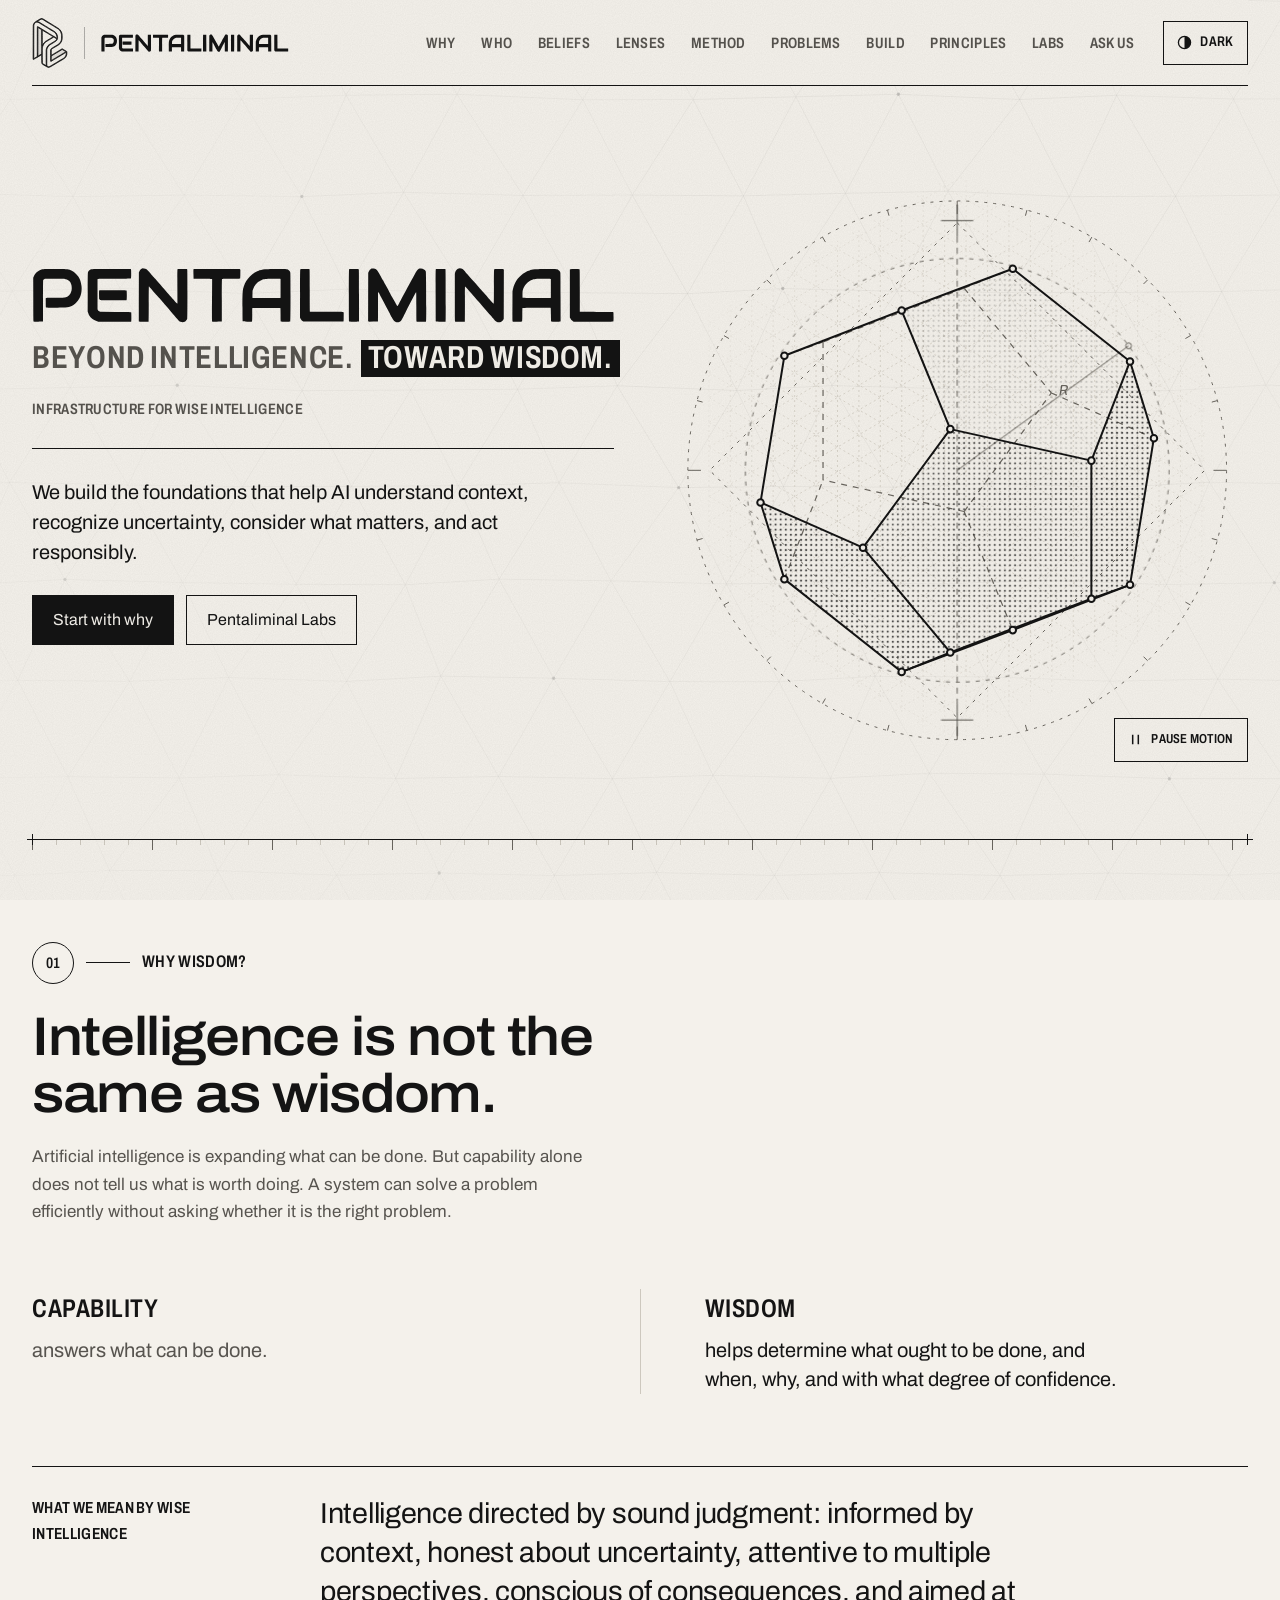
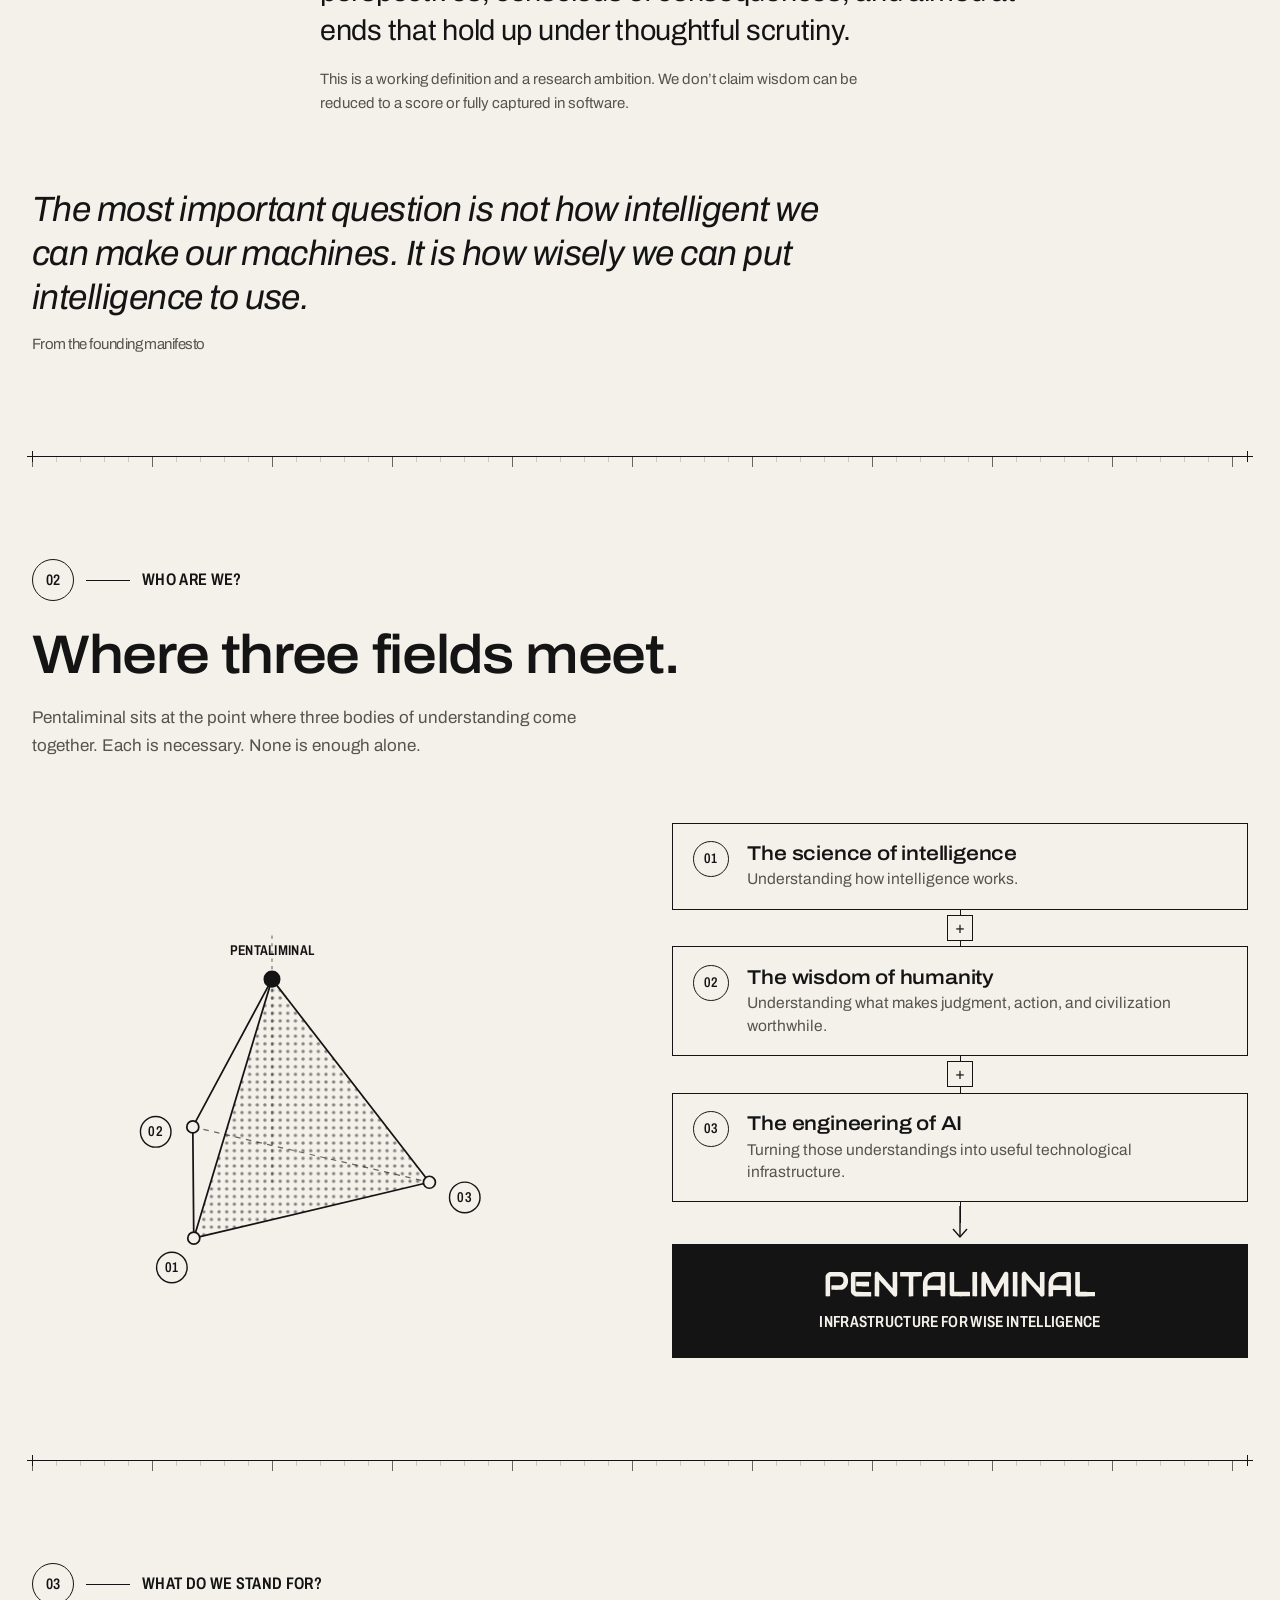
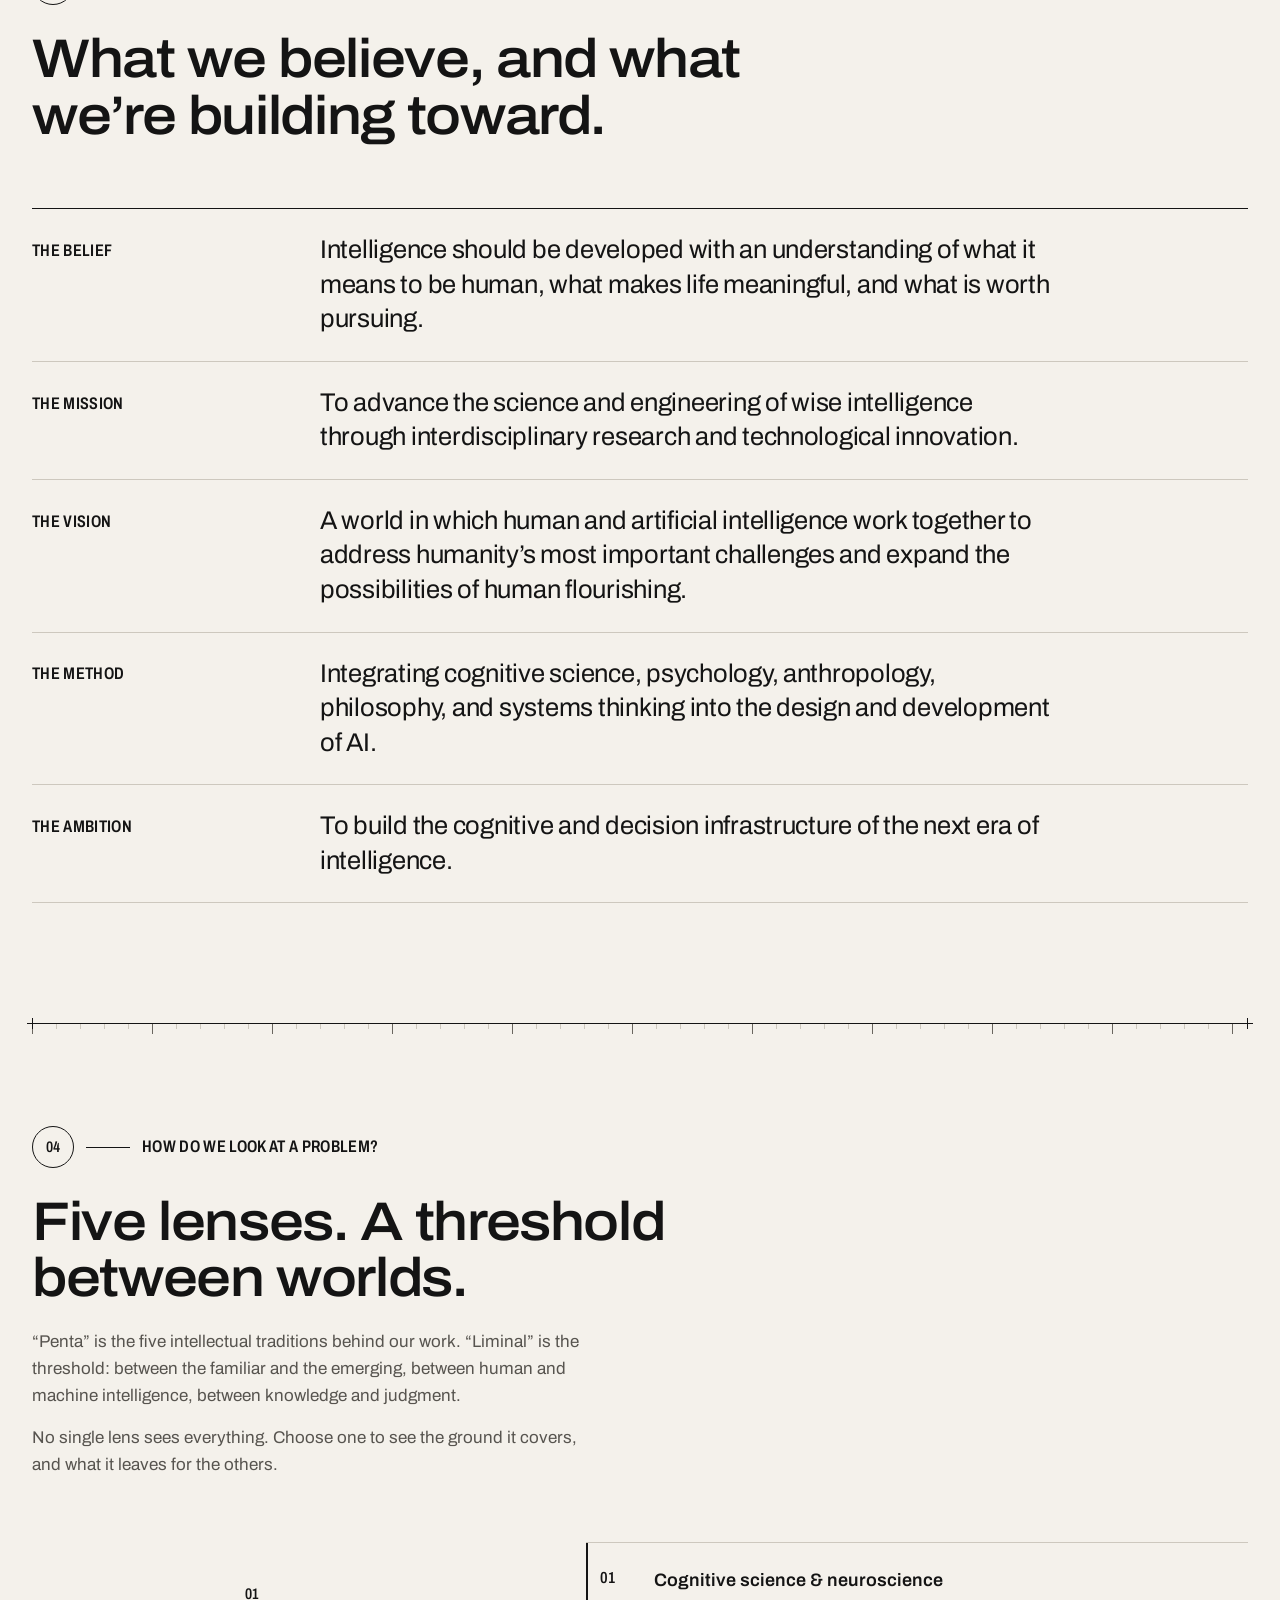
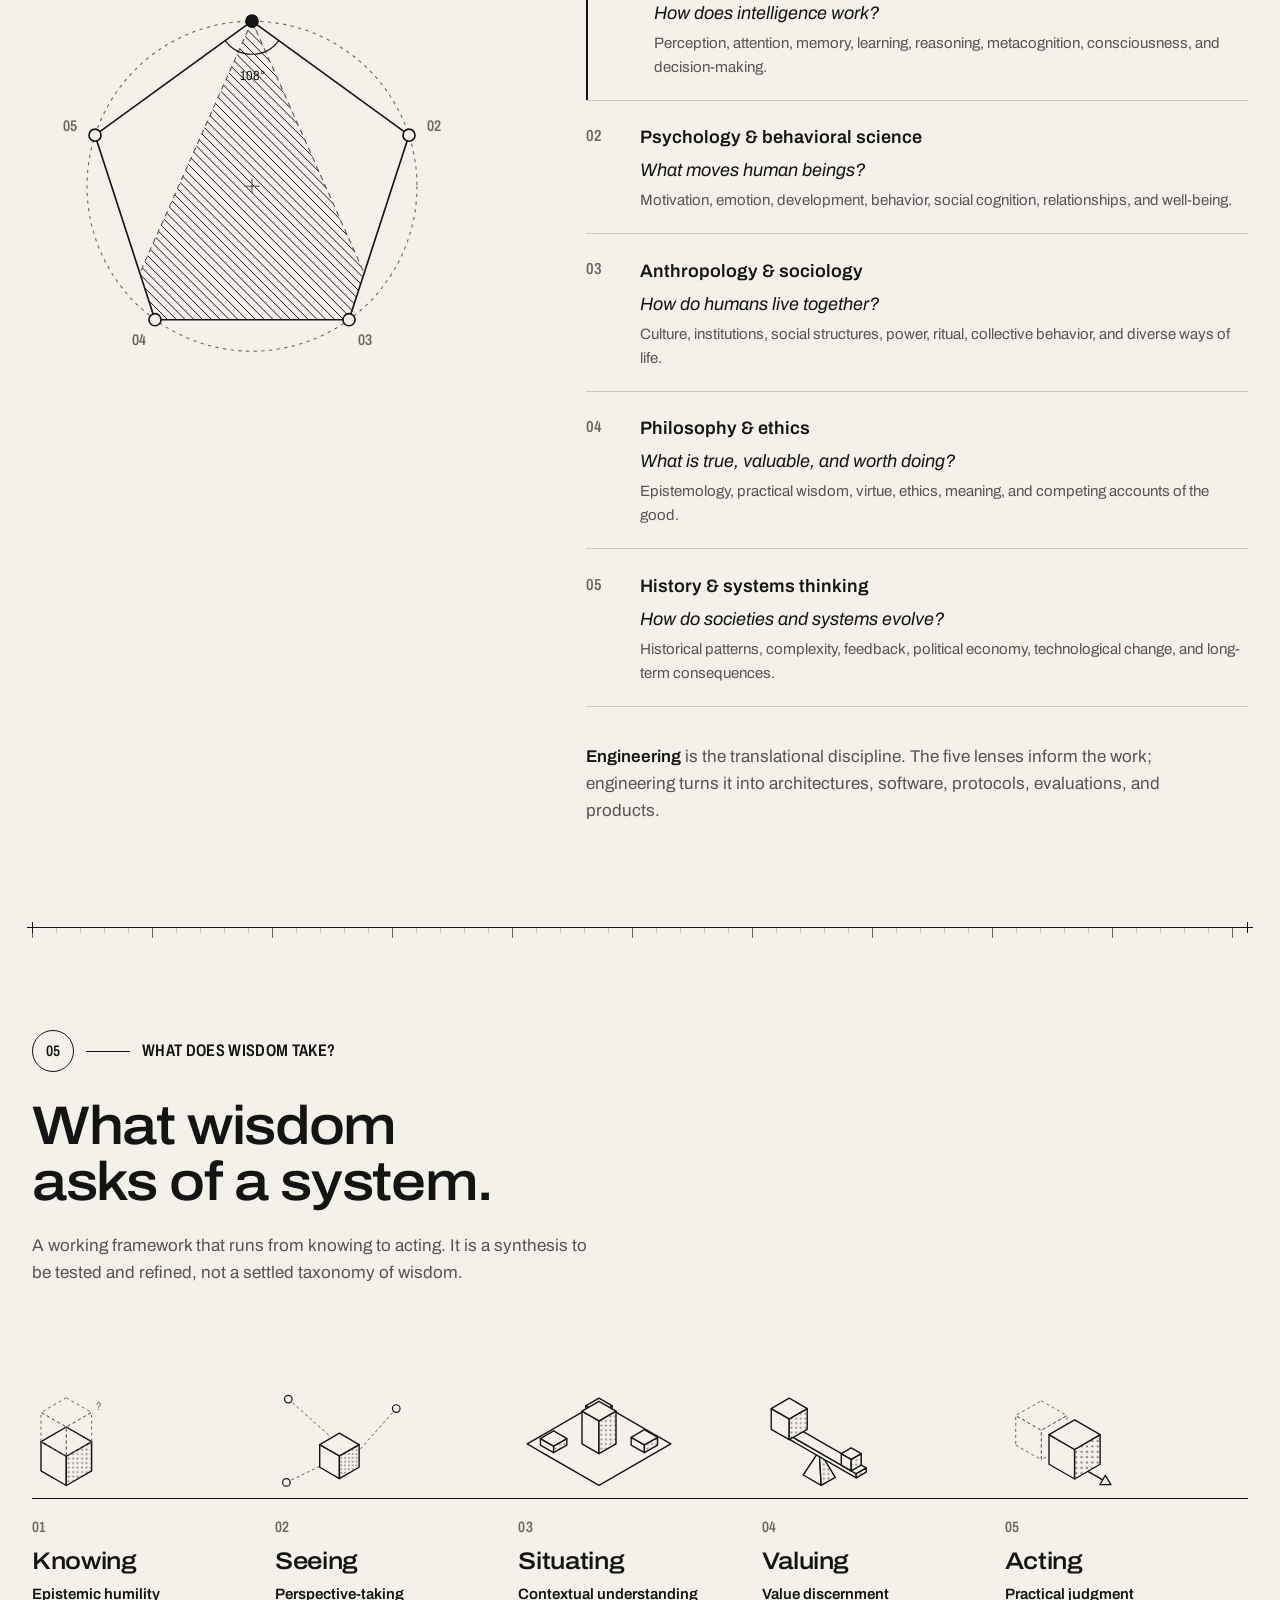
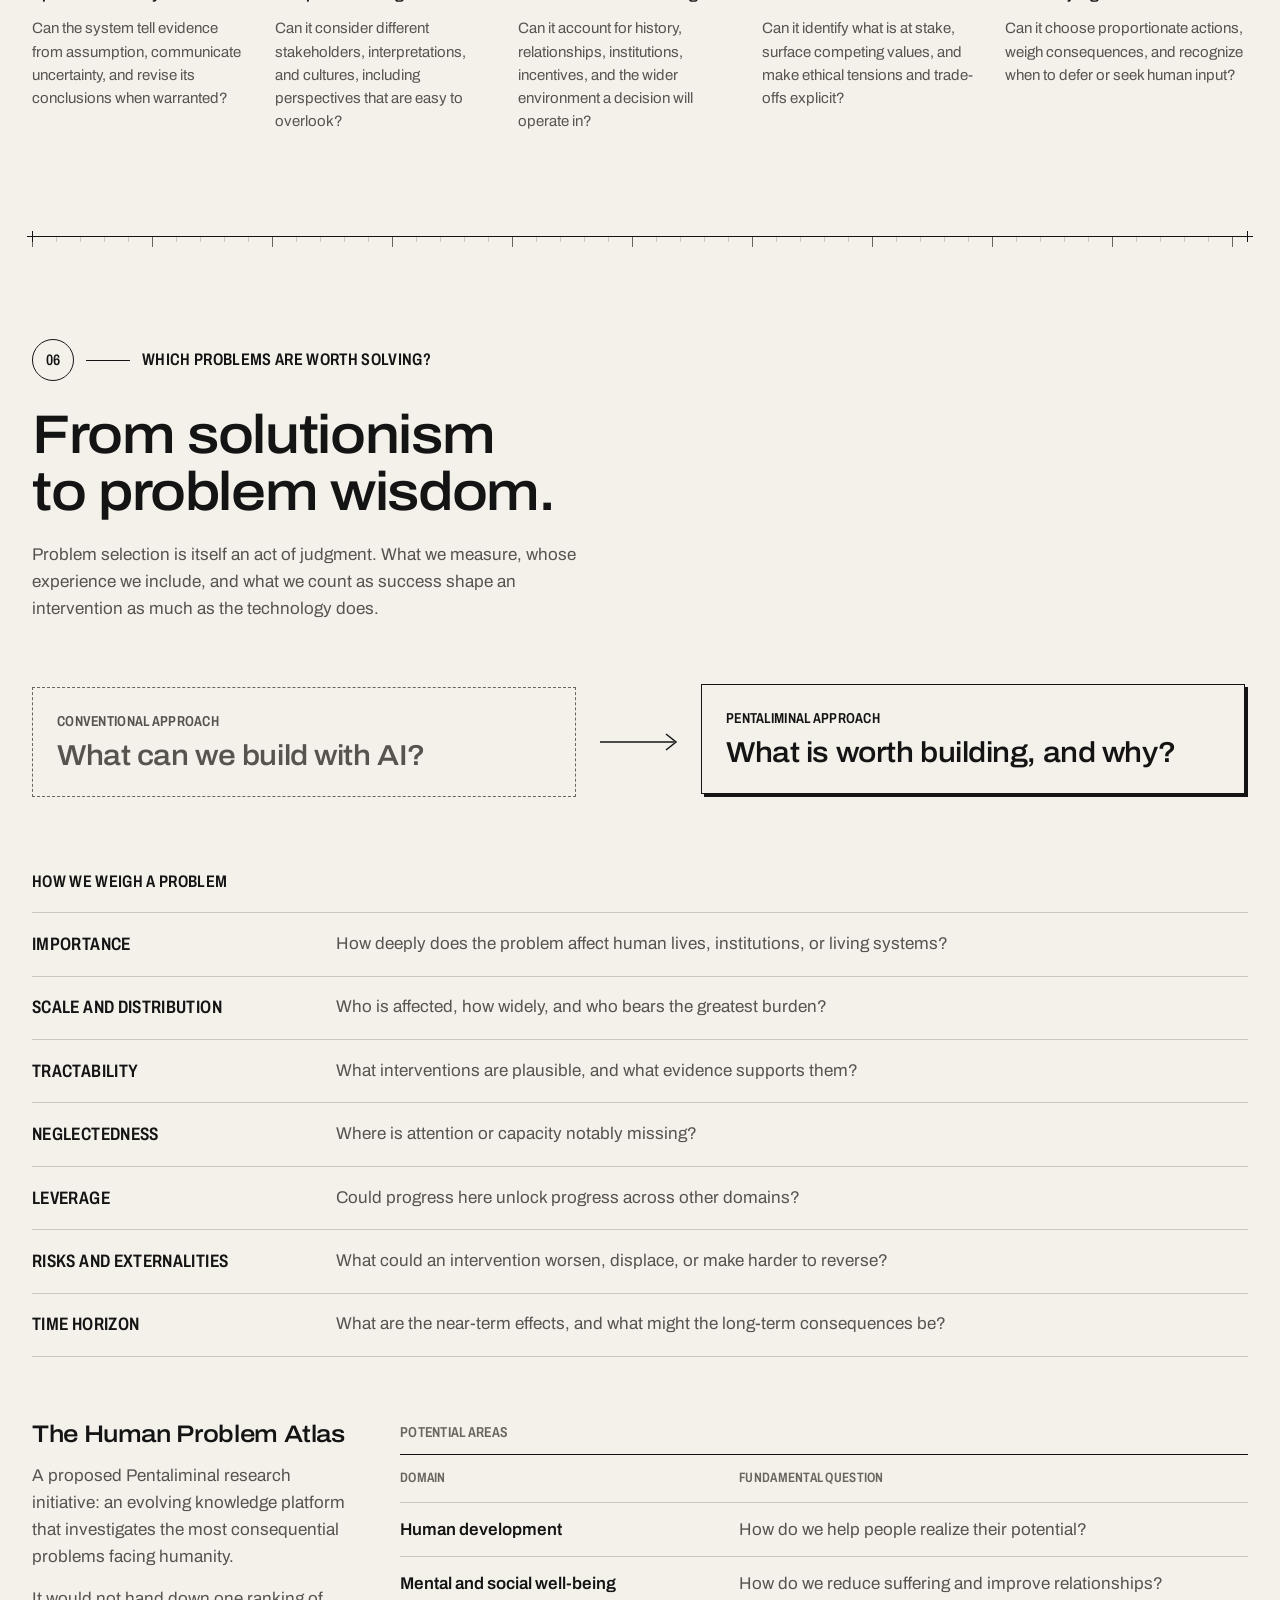
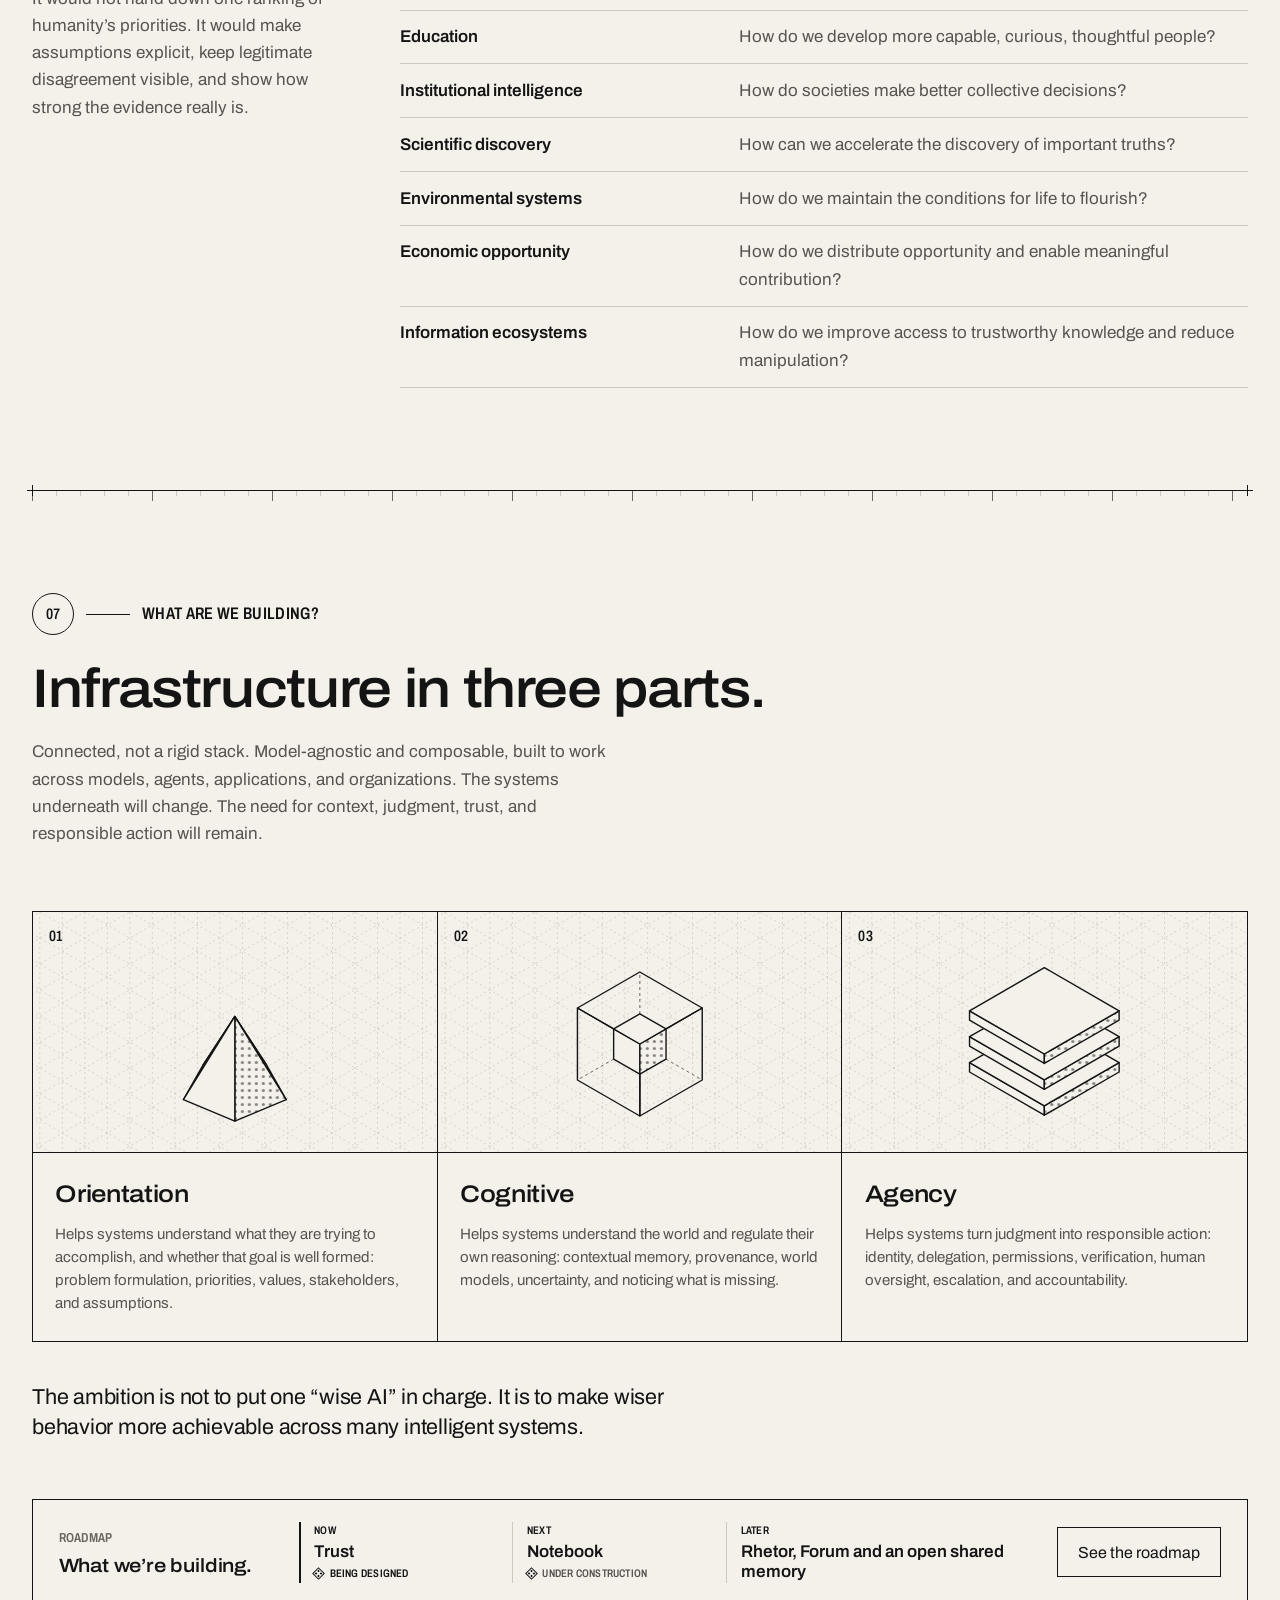
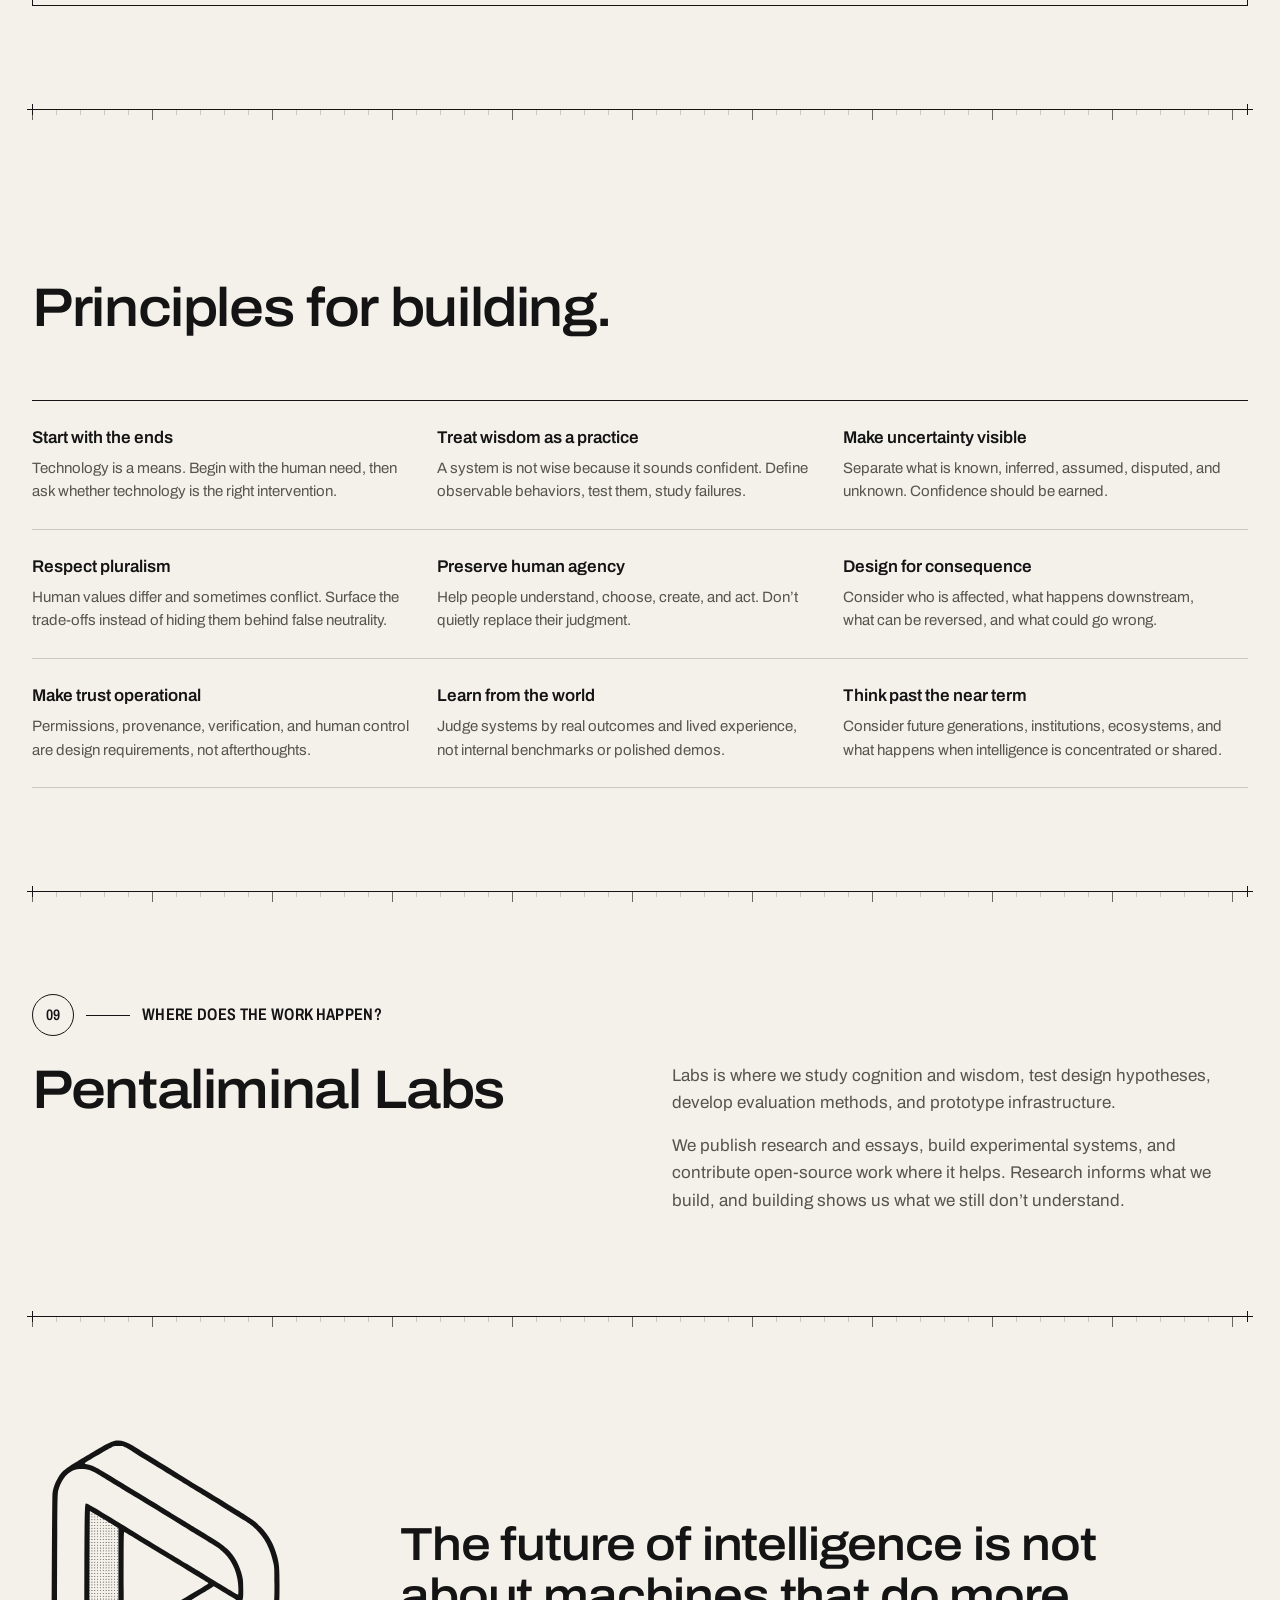
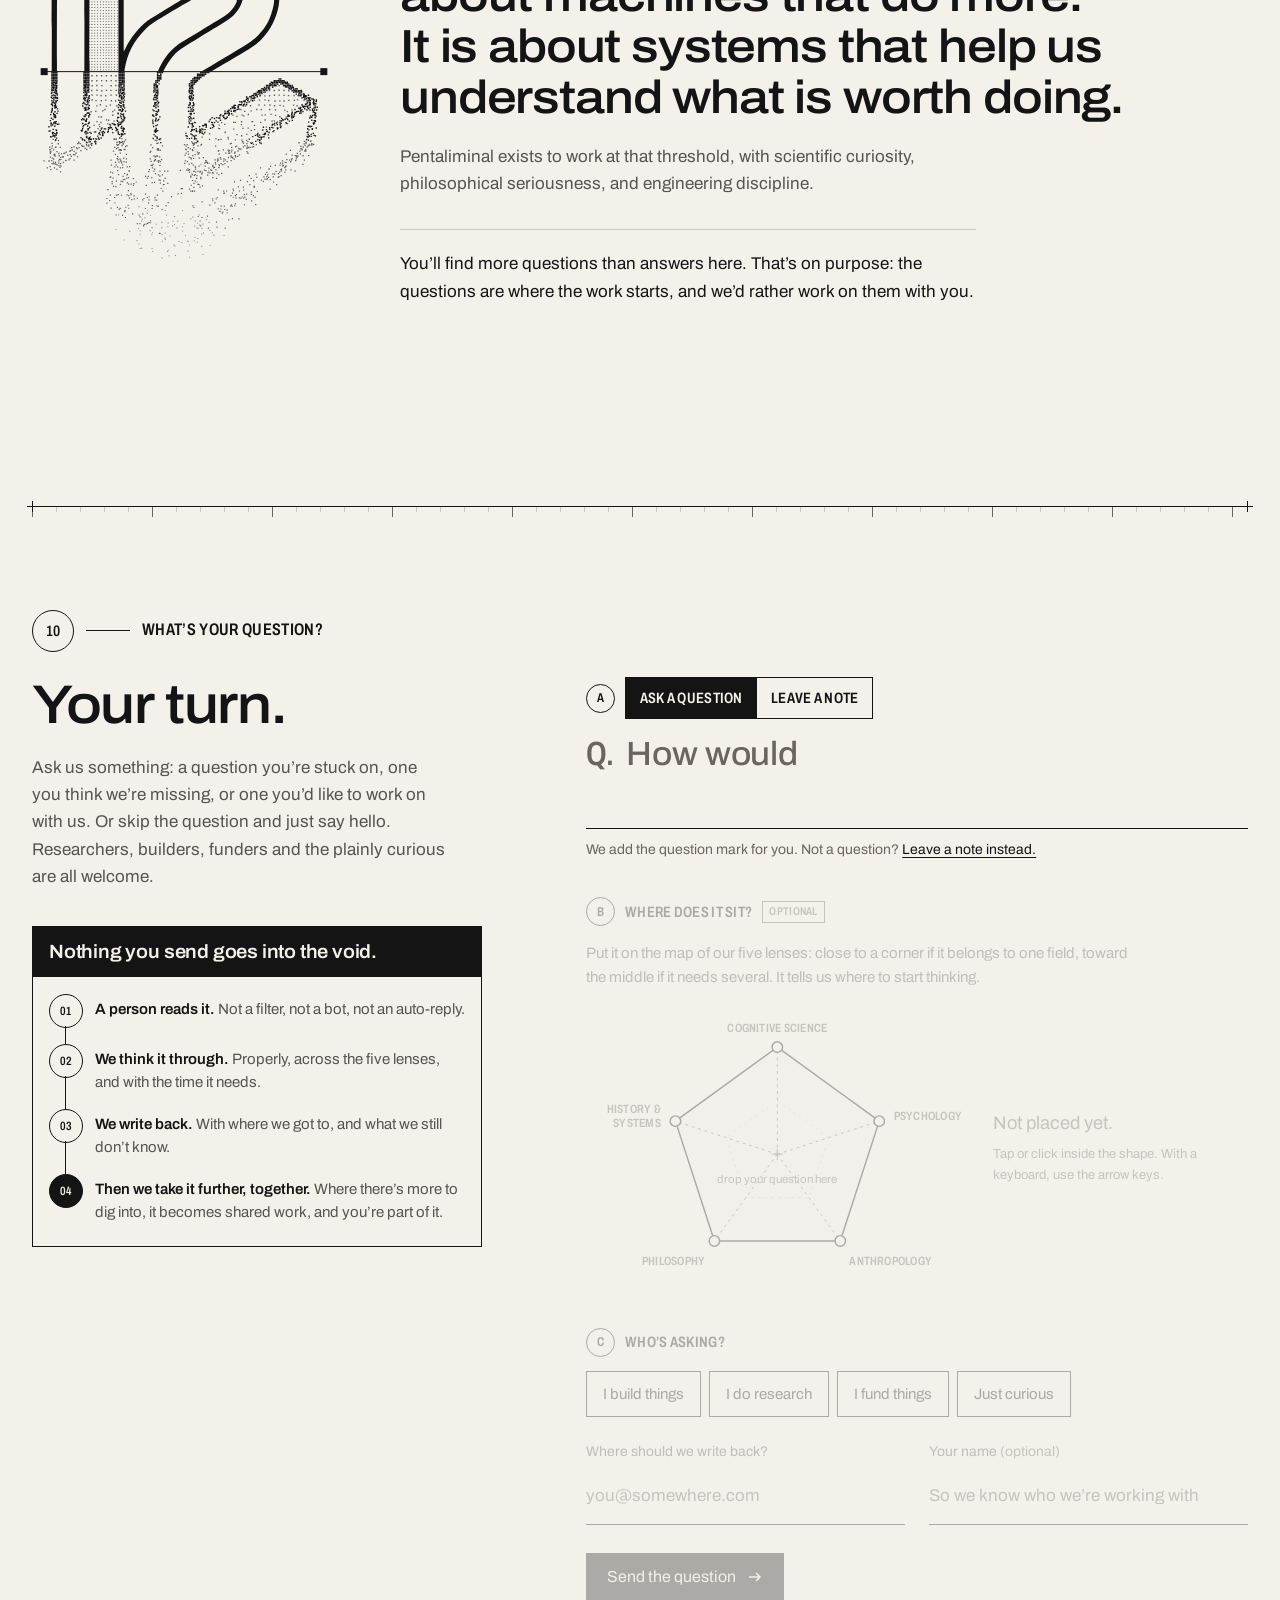
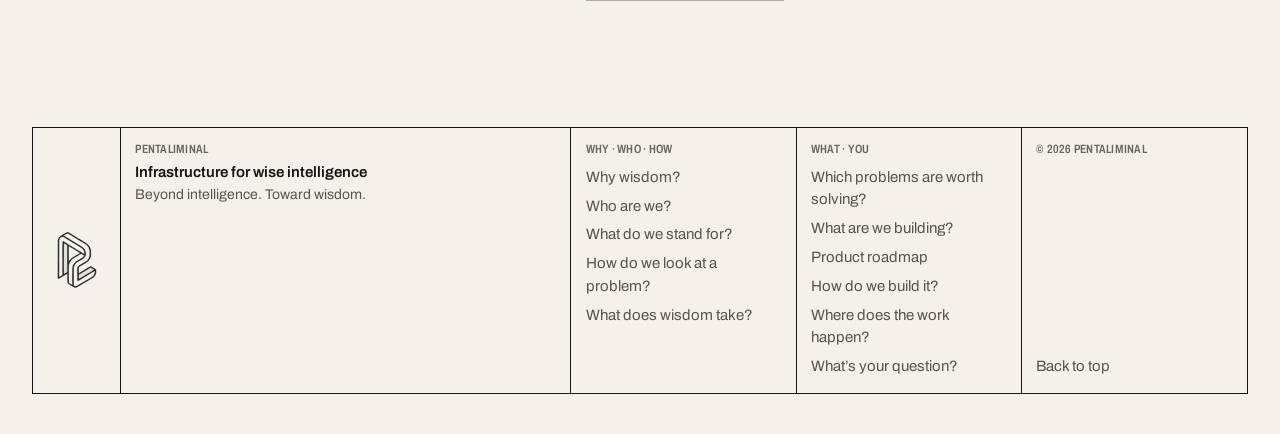
==== commit 3b6e7c58: "Pentaliminal site" ====
--- a/docs/index.html
+++ b/docs/index.html
@@ -50,13 +50,6 @@
 <canvas class="bgmesh" id="bgmesh" aria-hidden="true"></canvas>
 <div class="grain" aria-hidden="true"></div>
 <div class="gauge" id="gauge" aria-hidden="true">
-  <span class="gauge-part cap" data-part="Use"></span>
-  <a tabindex="-1" href="#products"><span>What can you use?</span></a>
-  <a tabindex="-1" href="#trust"><span>Trust</span></a>
-  <a tabindex="-1" href="#notebook"><span>Notebook</span></a>
-  <a tabindex="-1" href="#rhetor"><span>Rhetor</span></a>
-  <a tabindex="-1" href="#forum"><span>Forum</span></a>
-  <a tabindex="-1" href="#memory"><span>How do they fit together?</span></a>
   <span class="gauge-part cap" data-part="Why"></span>
   <a tabindex="-1" href="#thesis"><span>01 Why wisdom?</span></a>
   <span class="gauge-part cap" data-part="Who"></span>
@@ -84,7 +77,6 @@
     <div class="hdr-r">
       <button class="hbtn menu-btn cap" id="menuBtn" type="button" aria-expanded="false" aria-controls="siteNav"><svg viewBox="0 0 16 16" aria-hidden="true"><path d="M2 4.5h12M2 8h12M2 11.5h12" fill="none" stroke="currentColor" stroke-width="1.4"/></svg><span class="hbtn-label">Menu</span></button>
       <nav class="nav cap" id="siteNav" aria-label="Sections">
-      <a href="#products" class="nav-prod"><span class="nl-no">P</span><span class="nl-short">Products</span><span class="nl-q">What can you use?</span></a>
       <a href="#thesis"><span class="nl-no">01</span><span class="nl-short">Why</span><span class="nl-q">Why wisdom?</span></a>
       <a href="#intersection"><span class="nl-no">02</span><span class="nl-short">Who</span><span class="nl-q">Who are we?</span></a>
       <a href="#charter"><span class="nl-no">03</span><span class="nl-short">Beliefs</span><span class="nl-q">What do we stand for?</span></a>
@@ -112,7 +104,7 @@
         <p class="lede">We build the foundations that help AI understand context, recognize uncertainty, consider what matters, and act responsibly.</p>
         <div class="actions">
           <a class="btn" href="#thesis">Start with why</a>
-          <a class="btn ghost" href="#products">See the products</a>
+          <a class="btn ghost" href="#labs">Pentaliminal Labs</a>
         </div>
       </div>
       <figure class="construct" id="construct">
@@ -120,468 +112,6 @@
         <button class="hbtn motion-btn cap" id="motionBtn" type="button" aria-pressed="false"><svg viewBox="0 0 16 16" aria-hidden="true"><path d="M5 3v10M11 3v10" fill="none" stroke="currentColor" stroke-width="1.6"/></svg><span class="hbtn-label">Pause motion</span></button>
       </figure>
     </div>
-
-    <!-- ===================== V3: the products ===================== -->
-    <svg width="0" height="0" style="position:absolute" aria-hidden="true" focusable="false">
-      <defs>
-        <symbol id="i-ledger" viewBox="0 0 16 16"><path d="M3 2.5h10v11H3zM5.5 5.5h5M5.5 8h5M5.5 10.5h3"/></symbol>
-        <symbol id="i-agent" viewBox="0 0 16 16"><path d="M8 1.8 13.4 5v6L8 14.2 2.6 11V5z"/><circle cx="8" cy="8" r="1.6"/></symbol>
-        <symbol id="i-rule" viewBox="0 0 16 16"><path d="M2 8h12M8 3v2.5M8 10.5V13"/><circle cx="8" cy="8" r="2.5"/></symbol>
-        <symbol id="i-guard" viewBox="0 0 16 16"><path d="M8 1.8 13 3.6v4.2c0 3-2.2 5.2-5 6.4-2.8-1.2-5-3.4-5-6.4V3.6z"/></symbol>
-        <symbol id="i-report" viewBox="0 0 16 16"><path d="M4 2.5h6l2.5 2.5v8.5H4zM10 2.5V5h2.5M6 8h4M6 10.5h4"/></symbol>
-        <symbol id="i-person" viewBox="0 0 16 16"><circle cx="8" cy="5.5" r="2.6"/><path d="M3 14c.4-2.8 2.4-4.4 5-4.4s4.6 1.6 5 4.4"/></symbol>
-        <symbol id="i-tool" viewBox="0 0 16 16"><path d="M5.5 4 2 8l3.5 4M10.5 4 14 8l-3.5 4"/></symbol>
-        <symbol id="i-flag" viewBox="0 0 16 16"><path d="M3.5 14V2.5M3.5 3h8.5l-2 3 2 3H3.5"/></symbol>
-        <symbol id="i-doc" viewBox="0 0 16 16"><path d="M3.5 2h6.5l2.5 2.5V14h-9zM5.5 7h5M5.5 9.5h5M5.5 12h3"/></symbol>
-        <symbol id="i-search" viewBox="0 0 16 16"><circle cx="7" cy="7" r="4.2"/><path d="m10.2 10.2 3.6 3.6"/></symbol>
-        <symbol id="i-q" viewBox="0 0 16 16"><circle cx="8" cy="8" r="6"/><path d="M6.2 6.3c.2-1.1 1-1.7 1.9-1.7 1.1 0 1.9.7 1.9 1.7 0 1.4-1.9 1.5-1.9 3"/><circle cx="8.1" cy="11.4" r=".4"/></symbol>
-        <symbol id="i-learn" viewBox="0 0 16 16"><path d="M1.5 6 8 3l6.5 3L8 9z"/><path d="M4.2 7.4v3.3C5.3 11.8 6.6 12.4 8 12.4s2.7-.6 3.8-1.7V7.4"/></symbol>
-        <symbol id="i-mic" viewBox="0 0 16 16"><rect x="5.8" y="1.8" width="4.4" height="7.6" rx="2.2"/><path d="M3.5 7.8c0 2.6 2 4.4 4.5 4.4s4.5-1.8 4.5-4.4M8 12.2v2"/></symbol>
-        <symbol id="i-cam" viewBox="0 0 16 16"><path d="M1.8 4.5h8.4v7H1.8zM10.2 7l4-2.2v6.4l-4-2.2"/></symbol>
-        <symbol id="i-play" viewBox="0 0 16 16"><path d="M5 3.2v9.6L12.6 8z"/></symbol>
-        <symbol id="i-chat" viewBox="0 0 16 16"><path d="M2.2 3h11.6v7.8H7.4L4.2 13.4v-2.6h-2z"/></symbol>
-        <symbol id="i-clip" viewBox="0 0 16 16"><path d="M3 6V3h3M10 3h3v3M13 10v3h-3M6 13H3v-3"/></symbol>
-        <symbol id="i-check" viewBox="0 0 16 16"><path d="m2.8 8.4 3.4 3.3 7-7.4"/></symbol>
-        <symbol id="i-mail" viewBox="0 0 16 16"><path d="M2 3.5h12v9H2zM2 4l6 5 6-5"/></symbol>
-        <symbol id="i-wave" viewBox="0 0 16 16"><path d="M2 8h1.5M5 5v6M8 2.5v11M11 5.5v5M14 8h-1"/></symbol>
-        <symbol id="i-link" viewBox="0 0 16 16"><path d="M6.8 9.2 9.2 6.8M5.6 7.4l-1.8 1.8a2.5 2.5 0 0 0 3.5 3.5l1.8-1.8M10.4 8.6l1.8-1.8a2.5 2.5 0 0 0-3.5-3.5L6.9 5.1"/></symbol>
-        <symbol id="i-loop" viewBox="0 0 16 16"><path d="M3 8a5 5 0 0 1 8.6-3.5M13 8a5 5 0 0 1-8.6 3.5M11.8 2v2.7H9.1M4.2 14v-2.7h2.7"/></symbol>
-        <symbol id="i-export" viewBox="0 0 16 16"><path d="M8 10V2M5 5l3-3 3 3M3 9.5V14h10V9.5"/></symbol>
-      </defs>
-    </svg>
-
-    <section id="products" class="pr-intro" aria-labelledby="productsTitle">
-      <p class="label cap"><span class="no">P</span><span class="lead" aria-hidden="true"></span><span>What can you use?</span></p>
-      <div class="pr-intro-grid">
-        <div class="head">
-          <h2 id="productsTitle">Four products for using AI without giving up your judgment.</h2>
-          <p>Each one answers a question people now face with AI. They share one memory underneath, so what you learn in one carries into the others.</p>
-        </div>
-        <p class="pr-honest"><b>None of these is available yet.</b> The screens below show what each product is being designed to do. The people, companies and figures in them are made up.</p>
-      </div>
-      <ol class="pr-index">
-        <li>
-          <a href="#trust">
-            <span class="pr-mk cap" aria-hidden="true">T</span>
-            <span class="pr-name">Trust</span>
-            <span class="pr-q">Can we prove what our AI did?</span>
-            <span class="pr-for">For companies running AI agents on customer or financial records.</span>
-            <span class="pr-st"><span class="chip cap"><span class="dm" aria-hidden="true"></span>Being designed</span><span class="pr-hz cap">Now</span></span>
-          </a>
-        </li>
-        <li>
-          <a href="#notebook">
-            <span class="pr-mk cap" aria-hidden="true">N</span>
-            <span class="pr-name">Notebook</span>
-            <span class="pr-q">Can I learn and use what I know?</span>
-            <span class="pr-for">For students, researchers and writers: anyone who works with ideas.</span>
-            <span class="pr-st"><span class="chip cap"><span class="dm" aria-hidden="true"></span>Under construction</span><span class="pr-hz cap">Next</span></span>
-          </a>
-        </li>
-        <li>
-          <a href="#rhetor">
-            <span class="pr-mk cap" aria-hidden="true">R</span>
-            <span class="pr-name">Rhetor</span>
-            <span class="pr-q">Can I say it well?</span>
-            <span class="pr-for">For anyone who has to speak well: students, teachers, professionals.</span>
-            <span class="pr-st"><span class="chip cap"><span class="dm" aria-hidden="true"></span>Planning</span><span class="pr-hz cap">Later</span></span>
-          </a>
-        </li>
-        <li>
-          <a href="#forum">
-            <span class="pr-mk cap" aria-hidden="true">F</span>
-            <span class="pr-name">Forum</span>
-            <span class="pr-q">Where do we reason through hard questions together?</span>
-            <span class="pr-for">For academics, teachers, students and curious listeners.</span>
-            <span class="pr-st"><span class="chip cap"><span class="dm" aria-hidden="true"></span>Planning</span><span class="pr-hz cap">Later</span></span>
-          </a>
-        </li>
-      </ol>
-      <p class="pr-loop">Rhetor helps you say it well. Forum is where it gets said. Notebook keeps what you learn. Trust checks the AI work that comes out of all of it.</p>
-    </section>
-
-    <!-- ===================== Trust ===================== -->
-    <section id="trust" class="prod" aria-labelledby="trustTitle">
-      <div class="prod-top">
-        <p class="label cap"><span class="no">T</span><span class="lead" aria-hidden="true"></span><span>Pentaliminal Trust</span></p>
-        <div class="prod-st"><span class="chip cap"><span class="dm" aria-hidden="true"></span>Being designed</span><span class="pr-hz cap">Now</span></div>
-      </div>
-      <div class="head">
-        <h2 id="trustTitle">When someone asks what your AI did, you’ll have the answer.</h2>
-        <p>Trust keeps one record of every AI action in your company, whether a person typed the prompt or an agent acted on its own. Each step links back to the request that started it. Outside AI is kept out, and your own agents stay inside the limits you set.</p>
-      </div>
-
-      <figure class="demo">
-        <div class="win" id="winTrust" data-steps="8" role="img" aria-label="Concept screen of Trust. A ledger trace shows how a billing agent changed 40 invoice totals overnight: an employee’s request, the agent’s plan, a search, the rule that allowed the edits, the 40 updates, and Trust’s flag. A side panel shows one invoice’s change, then the rule tightened to ask before changing totals, and an audit packet exported.">
-          <div class="win-bar" aria-hidden="true"><span class="win-sq"><i></i><i></i><i></i></span><span class="win-url">trust.pentaliminal.ai/ledger</span><span class="win-tag cap">Concept</span></div>
-          <div class="win-body w3" aria-hidden="true">
-            <nav class="ws">
-              <p class="ws-org"><b>Halden &amp; Co.</b><span>Finance workspace</span></p>
-              <ul class="ws-nav">
-                <li class="on"><svg class="ic"><use href="#i-ledger"/></svg>Ledger</li>
-                <li><svg class="ic"><use href="#i-agent"/></svg>Agents</li>
-                <li><svg class="ic"><use href="#i-rule"/></svg>Rules</li>
-                <li><svg class="ic"><use href="#i-guard"/></svg>Guard</li>
-                <li><svg class="ic"><use href="#i-report"/></svg>Reports</li>
-              </ul>
-              <p class="ws-h cap">Agents</p>
-              <ul class="ws-list">
-                <li class="on"><i class="sq ink"></i>billing-agent<span>40</span></li>
-                <li><i class="sq"></i>support-agent<span>12</span></li>
-                <li><i class="sq"></i>research-agent<span>7</span></li>
-              </ul>
-              <p class="ws-h cap">Guard, last 24 hours</p>
-              <ul class="ws-list">
-                <li><i class="sq x"></i>Crawlers stopped<span>318</span></li>
-                <li><i class="sq x"></i>Agents stopped<span>4</span></li>
-              </ul>
-              <p class="ws-foot">Records actions and their causes. Never screens or keystrokes.</p>
-            </nav>
-            <div class="wm-main">
-              <div class="wm-head">
-                <p class="crumbs">Ledger <span>/</span> Trace</p>
-                <h3>40 invoice totals changed overnight</h3>
-                <p class="wm-meta"><span><svg class="ic"><use href="#i-person"/></svg>Started by Dana Reyes</span><span><svg class="ic"><use href="#i-agent"/></svg>billing-agent</span><span>Tue 4:12 pm to Wed 2:06 am</span></p>
-              </div>
-              <ol class="trace">
-                <li data-at="1"><time>Tue 4:12 pm</time><span class="tn person"><svg class="ic"><use href="#i-person"/></svg></span><div><b>Dana Reyes asked</b><p>“Apply the new late-fee policy to open invoices.”</p></div><span class="tg">Request</span></li>
-                <li data-at="2"><time>4:13 pm</time><span class="tn"><svg class="ic"><use href="#i-agent"/></svg></span><div><b>billing-agent planned 3 steps</b><p>Find overdue invoices, add a 5% late fee, email each client.</p></div><span class="tg">Plan</span></li>
-                <li data-at="3"><time>Wed 2:00 am</time><span class="tn"><svg class="ic"><use href="#i-tool"/></svg></span><div><b>invoices.search</b><p>40 open invoices more than 30 days overdue.</p></div><span class="tg">Tool call</span></li>
-                <li data-at="4"><time>2:01 am</time><span class="tn"><svg class="ic"><use href="#i-rule"/></svg></span><div><b>Rule R-4 allowed it</b><p>“Agents may edit invoices under $5,000 without asking.”</p></div><span class="tg">Rule</span></li>
-                <li data-at="5" class="sel"><time>2:01 to 2:06 am</time><span class="tn"><svg class="ic"><use href="#i-tool"/></svg></span><div><b>invoices.update, 40 times</b><p>Totals changed. No person reviewed them.</p></div><span class="tg">40 changes</span></li>
-                <li data-at="6" class="flag"><time>8:02 am</time><span class="tn ink"><svg class="ic"><use href="#i-flag"/></svg></span><div><b>Trust flagged it</b><p>Totals changed without review.</p></div><span class="tg">Flag</span></li>
-              </ol>
-            </div>
-            <aside class="wd" data-at="6">
-              <p class="wd-k cap">Step 5 of 6</p>
-              <h4>INV-20431, Corbett Supply</h4>
-              <table class="diff">
-                <tr><th>Subtotal</th><td>$1,180.95</td><td>$1,180.95</td></tr>
-                <tr><th>Late fee</th><td>none</td><td class="chg">$59.05</td></tr>
-                <tr><th>Total</th><td>$1,180.95</td><td class="chg">$1,240.00</td></tr>
-              </table>
-              <p class="wd-k cap">Why it happened</p>
-              <ol class="why">
-                <li>Dana’s request</li><li>The agent’s plan</li><li>Rule R-4</li>
-              </ol>
-              <div class="rulebox">
-                <p class="wd-k cap">Rule R-4</p>
-                <p class="rule-old">Agents may edit invoices under $5,000 without asking.</p>
-                <p class="rule-new" data-at="7">Agents must ask a person before changing any total.</p>
-              </div>
-              <div class="wd-acts">
-                <span class="ub primary" data-press="7">Ask before changing totals</span>
-                <span class="ub" data-press="8"><svg class="ic"><use href="#i-export"/></svg>Export audit packet</span>
-              </div>
-            </aside>
-            <p class="toast" data-at="7" data-until="8"><svg class="ic"><use href="#i-check"/></svg>Rule updated. The change is in the ledger too.</p>
-            <p class="toast" data-at="8"><svg class="ic"><use href="#i-report"/></svg>Audit packet ready: 6 steps, 40 changes, 1 rule change.</p>
-          </div>
-        </div>
-        <figcaption class="demo-cap"><span>Example: a billing agent changed 40 invoices overnight. Trust shows the chain from the request to each change, and the rule that let it through.</span><button class="replay cap" type="button" data-win="winTrust"><svg viewBox="0 0 16 16" aria-hidden="true"><use href="#i-loop"/></svg>Play it again</button></figcaption>
-      </figure>
-
-      <div class="rail-head">
-        <h3 class="sub cap">Proof, provenance and protection</h3>
-        <div class="rail-ctl"><span class="rail-n cap" aria-live="polite"></span><button class="rail-btn" type="button" data-dir="-1" aria-label="Previous"><svg viewBox="0 0 16 16" aria-hidden="true"><path d="M10 3 5 8l5 5"/></svg></button><button class="rail-btn" type="button" data-dir="1" aria-label="Next"><svg viewBox="0 0 16 16" aria-hidden="true"><path d="m6 3 5 5-5 5"/></svg></button></div>
-      </div>
-      <ul class="rail" tabindex="0" aria-label="What Trust does">
-        <li class="card"><svg class="card-art" data-art="ledger" viewBox="0 0 300 200" aria-hidden="true"></svg><div class="card-b"><h4>Every prompt and agent step, in one record</h4><p>Who asked, which tool or model answered, what came back, what changed, and who approved it.</p></div><p class="card-k cap">Proof</p></li>
-        <li class="card"><svg class="card-art" data-art="provenance" viewBox="0 0 300 200" aria-hidden="true"></svg><div class="card-b"><h4>Trace any change back to its cause</h4><p>Agents call tools, read files and hand work to other agents. Each step links to the person and request that started it.</p></div><p class="card-k cap">Provenance</p></li>
-        <li class="card"><svg class="card-art" data-art="guard" viewBox="0 0 300 200" aria-hidden="true"></svg><div class="card-b"><h4>Keep out AI you didn’t invite</h4><p>Unwanted crawlers and agents are stopped at the door, with a plain report of what tried to get in.</p></div><p class="card-k cap">Protection</p></li>
-        <li class="card"><svg class="card-art" data-art="limits" viewBox="0 0 300 200" aria-hidden="true"></svg><div class="card-b"><h4>Your agents ask before risky steps</h4><p>Each agent gets an identity, permissions and stop-and-ask rules, like “ask before changing totals.”</p></div><p class="card-k cap">Protection</p></li>
-        <li class="card"><svg class="card-art" data-art="packet" viewBox="0 0 300 200" aria-hidden="true"></svg><div class="card-b"><h4>Hand an auditor the whole story</h4><p>Audit packets with inputs, outputs and sign-offs, plus usage by team, person and agent.</p></div><p class="card-k cap">Reports</p></li>
-        <li class="card"><svg class="card-art" data-art="fair" viewBox="0 0 300 200" aria-hidden="true"></svg><div class="card-b"><h4>Fair to the people being recorded</h4><p>People can see their own records. Reports are team-level by default, and opening one person’s detail needs a stated reason, which is logged too.</p></div><p class="card-k cap">Privacy</p></li>
-      </ul>
-
-      <div class="cases">
-        <div class="cases-head">
-          <h3>What Trust is built to catch</h3>
-          <p>Example cases, made up to show the kind of thing Trust looks for.</p>
-        </div>
-        <ul class="cases-list">
-          <li><p class="cs-when"><span>Caught</span><b class="cap">Overnight</b></p><h4>A billing agent changed 40 invoice totals</h4><p>A late-fee request ran at 2 am under a rule meant for small edits.</p><p class="cs-k cap">Impact</p><p>Totals no one had approved were about to go out.</p></li>
-          <li><p class="cs-when"><span>Caught</span><b class="cap">As it happened</b></p><h4>Client records pasted into an outside chatbot</h4><p>Someone asked a public AI tool to tidy a spreadsheet of client accounts.</p><p class="cs-k cap">Impact</p><p>Client data left the company.</p></li>
-          <li><p class="cs-when"><span>Caught</span><b class="cap">At the door</b></p><h4>A crawler posing as a browser</h4><p>An AI crawler copied the pricing pages every night under a borrowed identity.</p><p class="cs-k cap">Impact</p><p>Your work was taken without asking.</p></li>
-          <li><p class="cs-when"><span>Caught</span><b class="cap">Mid-task</b></p><h4>An agent handed work to an unvetted tool</h4><p>A research agent sent a customer list to an outside service to fill in missing details.</p><p class="cs-k cap">Impact</p><p>Data reached a vendor no one had reviewed.</p></li>
-          <li><p class="cs-when"><span>Caught</span><b class="cap">Before sending</b></p><h4>A contract summary missing a clause</h4><p>An AI summary dropped an early-termination clause. A reviewer was asked to sign off and caught it.</p><p class="cs-k cap">Impact</p><p>A client nearly decided on an incomplete summary.</p></li>
-        </ul>
-      </div>
-
-      <dl class="value">
-        <div><dt class="cap">What you get</dt><dd>A full answer to “what did our AI do, and who asked it to?” for any day, any agent and any person.</dd></div>
-        <div><dt class="cap">How you can check it</dt><dd>Every step links to its cause. Any record exports as an audit packet with inputs, outputs and sign-offs.</dd></div>
-        <div><dt class="cap">What it asks of you</dt><dd>Connecting the agents and AI tools you already use. Nothing records screens or keystrokes.</dd></div>
-        <div><dt class="cap">How we’ll know it works</dt><dd>Design partners pay for it. The first version is the agent ledger and one audit report.</dd></div>
-      </dl>
-    </section>
-
-    <!-- ===================== Notebook ===================== -->
-    <section id="notebook" class="prod" aria-labelledby="notebookTitle">
-      <div class="prod-top">
-        <p class="label cap"><span class="no">N</span><span class="lead" aria-hidden="true"></span><span>Pentaliminal Notebook</span></p>
-        <div class="prod-st"><span class="chip cap"><span class="dm" aria-hidden="true"></span>Under construction</span><span class="pr-hz cap">Next</span></div>
-      </div>
-      <div class="head">
-        <h2 id="notebookTitle">A notebook that helps you remember what you read, and use it.</h2>
-        <p>Bring in your notes, papers, chats and talks. Notebook links them as you write, brings old ideas back when they matter, and checks that you actually know what you saved.</p>
-      </div>
-
-      <figure class="demo">
-        <div class="win" id="winNotebook" data-steps="7" role="img" aria-label="Concept screen of Notebook. A student drafts a chapter on memory. A paper she saved in May resurfaces beside the draft, a flag shows her new sentence contradicts an earlier note, a recall check asks one question before she cites the paper, and she revises the sentence.">
-          <div class="win-bar" aria-hidden="true"><span class="win-sq"><i></i><i></i><i></i></span><span class="win-url">notebook.pentaliminal.ai/thesis/chapter-3</span><span class="win-tag cap">Concept</span></div>
-          <div class="win-body w3" aria-hidden="true">
-            <nav class="ws">
-              <p class="ws-org"><b>Maya’s notebook</b><span>214 notes, 38 papers, 12 talks</span></p>
-              <p class="ws-search"><svg class="ic"><use href="#i-search"/></svg>That argument in August that never got settled</p>
-              <ul class="ws-nav">
-                <li><svg class="ic"><use href="#i-doc"/></svg>Today</li>
-                <li class="on"><svg class="ic"><use href="#i-doc"/></svg>Thesis: memory</li>
-                <li><svg class="ic"><use href="#i-doc"/></svg>Reading group</li>
-                <li><svg class="ic"><use href="#i-q"/></svg>Open questions<span>3</span></li>
-                <li><svg class="ic"><use href="#i-learn"/></svg>Learn<span>5 due</span></li>
-              </ul>
-              <p class="ws-h cap">Open questions</p>
-              <ul class="ws-qs">
-                <li>Does sleep change what gets rebuilt?</li>
-                <li>Why do lyrics last longer than formulas?</li>
-              </ul>
-            </nav>
-            <div class="wm-main nb-page">
-              <div class="nb-faces"><span class="on">Write</span><span>Discuss</span></div>
-              <p class="crumbs">Thesis <span>/</span> Chapter 3</p>
-              <h3 class="nb-title">Why recall rebuilds</h3>
-              <p class="nb-p">We tend to picture memory as a library: something happens, it gets filed, and later we pull it off the shelf. <i class="sm sm-known" title="known"></i></p>
-              <p class="nb-p">The research of the last twenty years makes that picture hard to keep. A memory is less a stored object than a pattern that has to be put back together each time.</p>
-              <p class="nb-p nb-typing">
-                <span class="nb-v1" data-at="1" data-until="7"><span class="nb-hl" data-at="3" data-until="7">Each time we recall a memory, we replay a stored copy of it.</span></span>
-                <span class="nb-v2" data-at="7">Each time we recall a memory, we rebuild it, and it can change before it is stored again. <i class="sm sm-known" title="known"></i></span>
-                <span class="caret"></span>
-              </p>
-            </div>
-            <aside class="wd nb-side">
-              <p class="wd-k cap">Brought back for this page</p>
-              <div class="nb-card" data-at="2">
-                <p class="nb-src"><svg class="ic"><use href="#i-doc"/></svg>Saved in May: a review of memory reconsolidation</p>
-                <blockquote>“Recalling a memory can make it changeable again before it is stored back.”</blockquote>
-                <p class="nb-meta">Your highlight, page 4</p>
-              </div>
-              <div class="nb-card warn" data-at="3" data-until="7">
-                <p class="nb-src"><svg class="ic"><use href="#i-flag"/></svg>This sentence conflicts with your note</p>
-                <p>March 14: “Recall is rebuilding, not replay.”</p>
-                <p class="nb-marks"><span><i class="sm sm-assumed"></i>Your new sentence: assumed</span><span><i class="sm sm-known"></i>The paper: known</span></p>
-              </div>
-              <div class="nb-card ok" data-at="7"><p class="nb-src"><svg class="ic"><use href="#i-check"/></svg>Conflict resolved. The sentence now cites the paper.</p></div>
-              <div class="nb-card quiz" data-at="4">
-                <p class="nb-src"><svg class="ic"><use href="#i-learn"/></svg>Before you cite it: one quick check</p>
-                <p class="nb-qq">What can happen to a memory when it’s recalled?</p>
-                <p class="nb-ans"><span class="ph" data-until="5">Guess first, then look</span><span class="typed" data-at="5">It can change before it’s stored again.</span></p>
-                <p class="nb-sure">How sure are you? <span>Not sure</span><span class="pick" data-press="6">Fairly sure</span><span>Certain</span></p>
-                <p class="nb-res" data-at="6"><svg class="ic"><use href="#i-check"/></svg>Right. Next check in 4 days.</p>
-              </div>
-            </aside>
-          </div>
-        </div>
-        <figcaption class="demo-cap"><span>Example: a student writing a chapter. A paper she saved months ago comes back beside her draft, a flag shows her new sentence contradicts an earlier note, and a recall check comes up before she cites it.</span><button class="replay cap" type="button" data-win="winNotebook"><svg viewBox="0 0 16 16" aria-hidden="true"><use href="#i-loop"/></svg>Play it again</button></figcaption>
-      </figure>
-
-      <div class="rail-head">
-        <h3 class="sub cap">Five jobs, in any order</h3>
-        <div class="rail-ctl"><span class="rail-n cap" aria-live="polite"></span><button class="rail-btn" type="button" data-dir="-1" aria-label="Previous"><svg viewBox="0 0 16 16" aria-hidden="true"><path d="M10 3 5 8l5 5"/></svg></button><button class="rail-btn" type="button" data-dir="1" aria-label="Next"><svg viewBox="0 0 16 16" aria-hidden="true"><path d="m6 3 5 5-5 5"/></svg></button></div>
-      </div>
-      <ul class="rail" tabindex="0" aria-label="What Notebook does">
-        <li class="card"><svg class="card-art" data-art="gather" viewBox="0 0 300 200" aria-hidden="true"></svg><div class="card-b"><h4>Bring everything in</h4><p>Notes from other apps, papers, chats and recorded talks. Read and listen right where they land.</p></div><p class="card-k cap">Gather</p></li>
-        <li class="card"><svg class="card-art" data-art="find" viewBox="0 0 300 200" aria-hidden="true"></svg><div class="card-b"><h4>Search by what you remember</h4><p>Try “that long argument in August that never got settled.” Move through ideas by how they connect, not by folder.</p></div><p class="card-k cap">Find</p></li>
-        <li class="card"><svg class="card-art" data-art="connect" viewBox="0 0 300 200" aria-hidden="true"></svg><div class="card-b"><h4>Links that suggest themselves</h4><p>AI proposes links and tags as you write, and you accept or ignore them. Links you never use fade.</p></div><p class="card-k cap">Connect</p></li>
-        <li class="card"><svg class="card-art" data-art="learn" viewBox="0 0 300 200" aria-hidden="true"></svg><div class="card-b"><h4>Know it, not just save it</h4><p>Guess before you see the answer, recall it again on a schedule, and say how sure you are, so you can see where you’re fooling yourself.</p></div><p class="card-k cap">Learn</p></li>
-        <li class="card"><svg class="card-art" data-art="apply" viewBox="0 0 300 200" aria-hidden="true"></svg><div class="card-b"><h4>Old ideas, back when you need them</h4><p>Notes resurface beside whatever you’re writing. Gaps between ideas show up as open questions.</p></div><p class="card-k cap">Apply</p></li>
-        <li class="card"><svg class="card-art" data-art="status" viewBox="0 0 300 200" aria-hidden="true"></svg><div class="card-b"><h4>Honest about what you know</h4><p>Claims carry a status, and you’re warned when a new one contradicts something you wrote before.</p><p class="legend"><span><i class="sm sm-known"></i>Known</span><span><i class="sm sm-inferred"></i>Inferred</span><span><i class="sm sm-assumed"></i>Assumed</span><span><i class="sm sm-disputed"></i>Disputed</span><span><i class="sm sm-unknown"></i>Unknown</span></p></div><p class="card-k cap">Status</p></li>
-      </ul>
-
-      <dl class="value">
-        <div><dt class="cap">What you get</dt><dd>What you save sticks, and shows up when you’re working on something that needs it.</dd></div>
-        <div><dt class="cap">How you can check it</dt><dd>Recall checks show what you know versus what you only saved. Every claim keeps its source.</dd></div>
-        <div><dt class="cap">What it asks of you</dt><dd>Bring in notes from the app you use now. They stay plain files you can take anywhere.</dd></div>
-        <div><dt class="cap">How we’ll know it works</dt><dd>People come back daily and remember more. The first version: import, search by memory, resurfacing while you write, and the learn mode.</dd></div>
-      </dl>
-    </section>
-
-    <!-- ===================== Rhetor ===================== -->
-    <section id="rhetor" class="prod" aria-labelledby="rhetorTitle">
-      <div class="prod-top">
-        <p class="label cap"><span class="no">R</span><span class="lead" aria-hidden="true"></span><span>Pentaliminal Rhetor</span></p>
-        <div class="prod-st"><span class="chip cap"><span class="dm" aria-hidden="true"></span>Planning</span><span class="pr-hz cap">Later</span></div>
-      </div>
-      <div class="head">
-        <h2 id="rhetorTitle">Practice speaking the way musicians practice.</h2>
-        <p>Pick a speaker you admire. Rhetor breaks down how they do it, has you try a passage side by side with your camera, and loops the hardest ten seconds until it sticks.</p>
-      </div>
-
-      <figure class="demo">
-        <div class="win" id="winRhetor" data-steps="6" role="img" aria-label="Concept screen of Rhetor. A model speaker and the learner’s camera sit side by side over an annotated passage. Two rhythm lines compare the model with the learner, a loop marks the hardest ten seconds, and feedback on pacing improves by the fifth try.">
-          <div class="win-bar" aria-hidden="true"><span class="win-sq"><i></i><i></i><i></i></span><span class="win-url">rhetor.pentaliminal.ai/practice/story-open</span><span class="win-tag cap">Concept</span></div>
-          <div class="win-body rh" aria-hidden="true">
-            <div class="wm-main rh-main">
-              <div class="rh-top"><h3>The story open</h3><p class="wm-meta"><span>Skill today: pacing</span><span>Try <b class="rh-try" data-swap-at="6" data-swap="5">4</b> of 6</span></p></div>
-              <div class="rh-stage">
-                <div class="rh-cam"><svg class="rh-fig" viewBox="0 0 200 130"><circle cx="100" cy="50" r="22"/><path d="M52 130c4-34 24-50 48-50s44 16 48 50"/></svg><span class="rh-lab cap">Model</span></div>
-                <div class="rh-cam you"><svg class="rh-fig" viewBox="0 0 200 130"><circle cx="100" cy="52" r="21"/><path d="M54 130c4-32 23-48 46-48s42 16 46 48"/></svg><span class="rh-lab cap">You</span><span class="rh-rec cap"><i></i>Recording</span></div>
-              </div>
-              <p class="rh-text" data-at="1">
-                <span class="mv"><em>story</em>Last spring, a student asked me why she could remember every lyric from high school, but not one formula from last week.</span>
-                <span class="mv"><em>pause</em>I didn’t have an answer.</span>
-                <span class="mv loopme"><em>turn</em>But here’s the thing: neither did the textbook.</span>
-              </p>
-              <div class="rh-waves">
-                <p class="rh-wl cap">Model</p><svg class="wave" data-wave="model" data-at="2" viewBox="0 0 600 40" preserveAspectRatio="none"></svg>
-                <p class="rh-wl cap">You</p><svg class="wave" data-wave="you" data-at="3" viewBox="0 0 600 40" preserveAspectRatio="none"></svg>
-                <span class="rh-loop" data-at="4"><span class="cap">Loop, 0:09 to 0:14</span></span>
-              </div>
-            </div>
-            <aside class="wd rh-side">
-              <p class="wd-k cap">How this speaker does it</p>
-              <ul class="bp">
-                <li>Opens on a small story, not a claim</li>
-                <li>Short sentences before the turn</li>
-                <li>Pauses just before the point</li>
-                <li>One idea per breath</li>
-              </ul>
-              <p class="wd-k cap" data-at="5">Feedback on this try</p>
-              <ul class="fb" data-at="5">
-                <li><b>Pacing</b><span class="meter"><i style="--v:.42" data-v2=".86" data-v2-at="6"></i></span><span class="fb-t"><span data-until="6">You rushed the turn.</span><span data-at="6">Close to the model now.</span></span></li>
-                <li><b>Pauses</b><span class="meter"><i style="--v:.66" data-v2=".9" data-v2-at="6"></i></span><span class="fb-t"><span data-until="6">Two of three landed.</span><span data-at="6">All three landed.</span></span></li>
-                <li><b>Did it land?</b><span class="meter"><i style="--v:.8" data-v2=".86" data-v2-at="6"></i></span><span class="fb-t">Yes. The contrast came through.</span></li>
-              </ul>
-              <p class="rh-line"><svg class="ic"><use href="#i-guard"/></svg>Rhetor points out persuasion tricks that work without evidence.</p>
-            </aside>
-          </div>
-        </div>
-        <figcaption class="demo-cap"><span>Example: a teacher studying how a speaker opens with a story. She imitates the opening, then loops the turn until her pacing matches.</span><button class="replay cap" type="button" data-win="winRhetor"><svg viewBox="0 0 16 16" aria-hidden="true"><use href="#i-loop"/></svg>Play it again</button></figcaption>
-      </figure>
-
-      <div class="rail-head">
-        <h3 class="sub cap">Study, imitate, compare, drill</h3>
-        <div class="rail-ctl"><span class="rail-n cap" aria-live="polite"></span><button class="rail-btn" type="button" data-dir="-1" aria-label="Previous"><svg viewBox="0 0 16 16" aria-hidden="true"><path d="M10 3 5 8l5 5"/></svg></button><button class="rail-btn" type="button" data-dir="1" aria-label="Next"><svg viewBox="0 0 16 16" aria-hidden="true"><path d="m6 3 5 5-5 5"/></svg></button></div>
-      </div>
-      <ul class="rail" tabindex="0" aria-label="How Rhetor works">
-        <li class="card"><span class="card-no cap">01</span><svg class="card-art" data-art="study" viewBox="0 0 300 200" aria-hidden="true"></svg><div class="card-b"><h4>See how a great speaker does it</h4><p>A blueprint of their words, sentence shapes, moves, structure and delivery.</p></div><p class="card-k cap">Study</p></li>
-        <li class="card"><span class="card-no cap">02</span><svg class="card-art" data-art="imitate" viewBox="0 0 300 200" aria-hidden="true"></svg><div class="card-b"><h4>Try it side by side</h4><p>Your camera next to the model, one passage at a time.</p></div><p class="card-k cap">Imitate</p></li>
-        <li class="card"><span class="card-no cap">03</span><svg class="card-art" data-art="compare" viewBox="0 0 300 200" aria-hidden="true"></svg><div class="card-b"><h4>Feedback on one skill at a time</h4><p>Compared with the model on rhythm and delivery, and on whether your message landed. Not a dozen numbers at once.</p></div><p class="card-k cap">Compare</p></li>
-        <li class="card"><span class="card-no cap">04</span><svg class="card-art" data-art="drill" viewBox="0 0 300 200" aria-hidden="true"></svg><div class="card-b"><h4>Loop the hard part</h4><p>Repeat the hardest ten seconds, the way a musician works on a tricky bar.</p></div><p class="card-k cap">Drill</p></li>
-        <li class="card"><svg class="card-art" data-art="line" viewBox="0 0 300 200" aria-hidden="true"></svg><div class="card-b"><h4>Persuasion that rests on evidence</h4><p>Rhetor teaches the moves that help a true point land, and names the tricks that work without evidence.</p></div><p class="card-k cap">Holds a line</p></li>
-      </ul>
-
-      <dl class="value">
-        <div><dt class="cap">What you get</dt><dd>Talks, lessons and pitches that land, in a voice that’s still yours.</dd></div>
-        <div><dt class="cap">How you can check it</dt><dd>Each recording is compared with the model, and with your own recordings from a month ago.</dd></div>
-        <div><dt class="cap">What it asks of you</dt><dd>A camera, and short sessions on one skill at a time.</dd></div>
-        <div><dt class="cap">How we’ll know it works</dt><dd>People’s recordings measurably improve over a month. The first version: a small library of annotated speeches, side-by-side practice, one-skill sessions and passage loops.</dd></div>
-      </dl>
-    </section>
-
-    <!-- ===================== Forum ===================== -->
-    <section id="forum" class="prod" aria-labelledby="forumTitle">
-      <div class="prod-top">
-        <p class="label cap"><span class="no">F</span><span class="lead" aria-hidden="true"></span><span>Pentaliminal Forum</span></p>
-        <div class="prod-st"><span class="chip cap"><span class="dm" aria-hidden="true"></span>Planning</span><span class="pr-hz cap">Later</span></div>
-      </div>
-      <div class="head">
-        <h2 id="forumTitle">Hear the best arguments on a hard question, live or later.</h2>
-        <p>Debates, talks and podcasts among teachers, researchers and students. Every session is kept with a transcript and chapters, and tied to the question it argues, so you can follow a disagreement across many conversations.</p>
-      </div>
-
-      <figure class="demo">
-        <div class="win" id="winForum" data-steps="7" role="img" aria-label="Concept screen of Forum. A live debate on whether AI tutors help or harm learning. Live captions run under two speakers, and a claim map fills in as they talk: claims for and against with their status, an objection, and what changed. A listener clips a passage to her notebook with its source.">
-          <div class="win-bar" aria-hidden="true"><span class="win-sq"><i></i><i></i><i></i></span><span class="win-url">forum.pentaliminal.ai/live/ai-tutors</span><span class="win-tag cap">Concept</span></div>
-          <div class="win-body fo" aria-hidden="true">
-            <div class="wm-main fo-main">
-              <div class="fo-top">
-                <span class="live cap"><i></i>Live</span>
-                <h3>Do AI tutors help or harm learning?</h3>
-              </div>
-              <p class="wm-meta"><span>AI and philosophy</span><span>Moderated by Jun Park</span><span>Chapter 3 of 4</span></p>
-              <div class="fo-stage">
-                <div class="fo-sp" data-speak="1|3|5"><span class="av">AL</span><b>Ana Lindqvist</b><span class="cap">For</span></div>
-                <div class="fo-sp" data-speak="2|4"><span class="av">SO</span><b>Sam Okafor</b><span class="cap">Against</span></div>
-              </div>
-              <ol class="fo-cc">
-                <li data-at="1"><b>Lindqvist</b> A student stuck at eleven at night gets feedback in seconds, not next Tuesday.</li>
-                <li data-at="2"><b>Okafor</b> And skips the struggle that makes it stick. Speed isn’t the same as learning.</li>
-                <li data-at="3"><b>Lindqvist</b> For beginners, the struggle is often just confusion with no way out.</li>
-                <li data-at="4"><b>Okafor</b> Fair. For beginners, I’ll grant that fast feedback helps.</li>
-              </ol>
-              <div class="fo-chap">
-                <span class="done">Opening</span><span class="done">Feedback and speed</span><span class="now">The struggle question</span><span>Audience questions</span>
-              </div>
-            </div>
-            <aside class="wd fo-side">
-              <div class="fo-tabs"><span class="on">Claim map</span><span>Chat</span></div>
-              <p class="fo-q"><svg class="ic"><use href="#i-q"/></svg>Do AI tutors help or harm learning?</p>
-              <div class="fo-map">
-                <div class="fo-col"><p class="cap">For</p>
-                  <p class="cl" data-at="1"><i class="sm sm-known"></i>Feedback comes in seconds, at any hour</p>
-                  <p class="cl obj" data-at="3"><i class="sm sm-inferred"></i>Beginners need a way out of confusion<span class="cap">Answers the claim against</span></p>
-                </div>
-                <div class="fo-col"><p class="cap">Against</p>
-                  <p class="cl" data-at="2"><i class="sm sm-disputed"></i>Students skip the struggle that builds memory</p>
-                </div>
-              </div>
-              <p class="fo-chg" data-at="4"><b>What changed:</b> Okafor granted that fast feedback helps beginners.</p>
-              <div class="fo-acts">
-                <span class="ub" data-press="5"><svg class="ic"><use href="#i-clip"/></svg>Clip to Notebook</span>
-                <span class="ub" data-press="6">Follow this question</span>
-              </div>
-            </aside>
-            <p class="toast" data-at="5" data-until="6"><svg class="ic"><use href="#i-check"/></svg>Clipped to your notebook, with its source at 41:12.</p>
-            <p class="toast" data-at="6"><svg class="ic"><use href="#i-check"/></svg>Following. 7 other conversations argue this question.</p>
-          </div>
-        </div>
-        <figcaption class="demo-cap"><span>Example: a live debate on AI tutors. Claims are mapped as they’re made, and a listener clips a passage into her notebook with its source attached.</span><button class="replay cap" type="button" data-win="winForum"><svg viewBox="0 0 16 16" aria-hidden="true"><use href="#i-loop"/></svg>Play it again</button></figcaption>
-      </figure>
-
-      <div class="rail-head">
-        <h3 class="sub cap">Live, kept, mapped, followed</h3>
-        <div class="rail-ctl"><span class="rail-n cap" aria-live="polite"></span><button class="rail-btn" type="button" data-dir="-1" aria-label="Previous"><svg viewBox="0 0 16 16" aria-hidden="true"><path d="M10 3 5 8l5 5"/></svg></button><button class="rail-btn" type="button" data-dir="1" aria-label="Next"><svg viewBox="0 0 16 16" aria-hidden="true"><path d="m6 3 5 5-5 5"/></svg></button></div>
-      </div>
-      <ul class="rail" tabindex="0" aria-label="What Forum does">
-        <li class="card"><svg class="card-art" data-art="live" viewBox="0 0 300 200" aria-hidden="true"></svg><div class="card-b"><h4>Debates, talks and rooms</h4><p>Live debates, chat rooms around a question, and streamed talks from conferences and universities.</p></div><p class="card-k cap">Live</p></li>
-        <li class="card"><svg class="card-art" data-art="kept" viewBox="0 0 300 200" aria-hidden="true"></svg><div class="card-b"><h4>Nothing vanishes after the weekend</h4><p>Every session is recorded, transcribed, split into chapters and searchable.</p></div><p class="card-k cap">Kept</p></li>
-        <li class="card"><svg class="card-art" data-art="mapped" viewBox="0 0 300 200" aria-hidden="true"></svg><div class="card-b"><h4>See exactly where people disagree</h4><p>Each conversation ties to a question. Its claims are mapped: positions, objections, and what changed by the end.</p></div><p class="card-k cap">Mapped</p></li>
-        <li class="card"><svg class="card-art" data-art="followed" viewBox="0 0 300 200" aria-hidden="true"></svg><div class="card-b"><h4>Follow a question, not a feed</h4><p>Track one question across every conversation about it. “Show me the strongest case on the other side” is a normal way to browse.</p></div><p class="card-k cap">Followed</p></li>
-        <li class="card"><svg class="card-art" data-art="consent" viewBox="0 0 300 200" aria-hidden="true"></svg><div class="card-b"><h4>Nothing goes public without everyone’s yes</h4><p>A recording is published only when everyone in it agrees.</p></div><p class="card-k cap">Consent first</p></li>
-      </ul>
-
-      <dl class="value">
-        <div><dt class="cap">What you get</dt><dd>The strongest case on each side of a hard question, without hunting through scattered podcasts and feeds.</dd></div>
-        <div><dt class="cap">How you can check it</dt><dd>Every mapped claim links to the moment it was said.</dd></div>
-        <div><dt class="cap">What it asks of you</dt><dd>A link. Listen live, or later with chapters and a transcript.</dd></div>
-        <div><dt class="cap">How we’ll know it works</dt><dd>Listeners come back for the depth. The first version: one field (AI and philosophy), a few hosts, one conference stream.</dd></div>
-      </dl>
-    </section>
-
-    <!-- ===================== One memory: the vortex ===================== -->
-    <section id="memory" class="mem" aria-labelledby="memoryTitle">
-      <p class="label cap"><span class="no">M</span><span class="lead" aria-hidden="true"></span><span>How do they fit together?</span></p>
-      <div class="mem-head">
-        <h2 id="memoryTitle">Everything you bring in becomes one shared memory.</h2>
-        <p>Notes, agent runs, talks and debates are kept the same way: as four kinds of record that every product reads and writes. A debate’s claims, a student’s notes on them and a reviewer’s sign-off stay linked, not scattered across three apps.</p>
-      </div>
-      <div class="vortex" id="vortex">
-        <div class="vx-field" aria-hidden="true">
-          <svg class="vx-guide" viewBox="0 0 1000 620" preserveAspectRatio="xMidYMid meet"></svg>
-          <div class="vx-items"></div>
-          <div class="vx-core"><svg viewBox="0 0 120 120"></svg><span class="cap">Shared memory</span></div>
-        </div>
-        <ul class="vx-cards">
-          <li class="vc vc-q"><h3><svg class="ic" aria-hidden="true"><use href="#i-q"/></svg>Question</h3><p>What someone is trying to find out or decide, sharpened over time.</p><p class="vc-eg">“Should we adopt this tool?” becomes “Will it cut review time without hurting accuracy?”</p></li>
-          <li class="vc vc-c"><h3><span class="sm sm-known" aria-hidden="true"></span>Claim</h3><p>A statement with its source and a status.</p><p class="legend"><span><i class="sm sm-known"></i>Known</span><span><i class="sm sm-inferred"></i>Inferred</span><span><i class="sm sm-assumed"></i>Assumed</span><span><i class="sm sm-disputed"></i>Disputed</span><span><i class="sm sm-unknown"></i>Unknown</span></p></li>
-          <li class="vc vc-t"><h3><svg class="ic" aria-hidden="true"><use href="#i-link"/></svg>Trace</h3><p>The path a piece of work took: what was asked, what was tried, where it turned. A person’s thinking or an agent’s actions.</p></li>
-          <li class="vc vc-r"><h3><svg class="ic" aria-hidden="true"><use href="#i-check"/></svg>Review</h3><p>Who checked what, against which question, with what verdict, and how far the reviewers agreed.</p></li>
-        </ul>
-      </div>
-      <p class="mem-note">Later, we plan to open this memory as a standard other AI systems can build on.</p>
-    </section>
-
 
     <section id="thesis">
       <p class="label cap"><span class="no">01</span><span class="lead" aria-hidden="true"></span><span>Why wisdom?</span></p>
--- a/docs/assets/styles.css
+++ b/docs/assets/styles.css
@@ -928,419 +928,3 @@
   .rm-strip .st { margin-left: auto; }
   .rm-strip .btn { justify-self: start; }
 }
-
-/* ==========================================================================
-   V3 — the products
-   Four product chapters (Trust, Notebook, Rhetor, Forum) and the shared memory.
-   Each chapter: a callout and status, an outcome headline, a concept window that
-   plays a short example, a rail of feature drawings, and four plain value lines.
-   Same sheet as the rest of the site: ink on paper, square corners, no accent.
-   ========================================================================== */
-
-/* claim status marks: one shape per status, used in every product */
-.sm { flex: none; display: inline-block; width: 10px; height: 10px; box-sizing: border-box; border: 1.5px solid var(--ink); vertical-align: -1px; }
-.sm-known { background: var(--ink); }
-.sm-inferred { background: linear-gradient(135deg, var(--ink) 50%, transparent 50%); }
-.sm-assumed { border-style: dashed; border-color: var(--ink-2); }
-.sm-disputed { background: repeating-linear-gradient(45deg, var(--ink) 0 1px, transparent 1px 3px), repeating-linear-gradient(-45deg, var(--ink) 0 1px, transparent 1px 3px); }
-.sm-unknown { border-radius: 50%; }
-.legend { display: flex; flex-wrap: wrap; gap: .35rem .9rem; margin-top: .7rem; font-size: .8125rem; color: var(--ink-2); }
-.legend span { display: inline-flex; align-items: center; gap: .4rem; }
-
-/* P. The product index ------------------------------------------------------ */
-.pr-intro-grid { display: grid; grid-template-columns: minmax(0, 1fr) minmax(0, 19rem); gap: 2rem 4rem; align-items: end; }
-.pr-honest { padding-left: 1.2rem; border-left: 2px solid var(--ink); font-size: .9375rem; color: var(--ink-2); }
-.pr-honest b { color: var(--ink); font-weight: 600; }
-@media (max-width: 860px) { .pr-intro-grid { grid-template-columns: minmax(0, 1fr); } }
-
-.pr-index { display: grid; grid-template-columns: repeat(4, minmax(0, 1fr)); margin-top: clamp(2.5rem, 5vw, 3.5rem); border: 1px solid var(--ink); background: var(--paper); }
-.pr-index li { min-width: 0; border-right: 1px solid var(--ink); }
-.pr-index li:last-child { border-right: 0; }
-.pr-index a { position: relative; display: flex; flex-direction: column; gap: .55rem; height: 100%; box-sizing: border-box; padding: 1.3rem 1.3rem 1.4rem; text-decoration: none; transition: background-color .22s var(--ease-out); }
-.pr-index a::before { content: ""; position: absolute; left: 0; right: 0; top: -1px; height: 3px; background: var(--ink); transform: scaleX(0); transform-origin: 0 50%; transition: transform .25s var(--ease-out); }
-.pr-index a:hover { background: var(--paper-2); }
-.pr-index a:hover::before { transform: scaleX(1); }
-.pr-mk { display: inline-grid; place-items: center; width: 2.1rem; height: 2.1rem; border: 1.5px solid var(--ink); border-radius: 50%; font-size: .9rem; }
-.pr-name { margin-top: .4rem; font-size: 1.65rem; line-height: 1.05; font-weight: 560; font-stretch: 112%; letter-spacing: -.02em; }
-.pr-q { font-size: 1.05rem; line-height: 1.35; }
-.pr-for { font-size: .875rem; line-height: 1.5; color: var(--ink-2); }
-.pr-st { display: flex; flex-wrap: wrap; align-items: center; gap: .5rem .8rem; margin-top: auto; padding-top: .8rem; }
-.pr-st .chip, .prod-st .chip { font-size: .75rem; }
-.pr-hz { padding: .15rem .45rem; border: 1px solid var(--ink); font-size: .6875rem; line-height: 1.2; }
-.pr-loop { max-width: 46rem; margin-top: 2rem; font-size: 1.2rem; line-height: 1.45; letter-spacing: -.01em; }
-@media (max-width: 1000px) {
-  .pr-index { grid-template-columns: repeat(2, minmax(0, 1fr)); }
-  .pr-index li:nth-child(2) { border-right: 0; }
-  .pr-index li:nth-child(-n+2) { border-bottom: 1px solid var(--ink); }
-}
-@media (max-width: 560px) {
-  .pr-index { grid-template-columns: minmax(0, 1fr); }
-  .pr-index li { border-right: 0; border-bottom: 1px solid var(--ink); }
-  .pr-index li:last-child { border-bottom: 0; }
-}
-
-/* A product chapter -------------------------------------------------------- */
-.prod-top { display: flex; flex-wrap: wrap; align-items: center; justify-content: space-between; gap: .8rem 1.5rem; margin-bottom: 1.6rem; }
-.prod-top .label { margin-bottom: 0; }
-.prod-st { display: flex; align-items: center; gap: .8rem; }
-
-/* the concept window */
-.demo { position: relative; z-index: 0; margin: clamp(2.5rem, 5vw, 3.5rem) 0 0; padding: 0 12px 12px 0; }
-.win { position: relative; border: 1.5px solid var(--ink); background: var(--paper); font-size: 13px; line-height: 1.45; }
-/* the window sits on the sheet as a block, pushed back along the diagonal and shaded in halftone */
-.win::before {
-  content: ""; position: absolute; z-index: -1; left: 11px; top: 11px; right: -12px; bottom: -12px;
-  border: 1px solid var(--ink);
-  background: radial-gradient(circle, color-mix(in srgb, var(--ink) 55%, transparent) .9px, transparent 1.25px) 0 0 / 4.5px 4.5px, var(--paper);
-}
-.win-bar { display: flex; align-items: center; gap: 1rem; height: 38px; padding: 0 12px; border-bottom: 1px solid var(--ink); }
-.win-sq { display: flex; gap: 5px; }
-.win-sq i { width: 8px; height: 8px; border: 1px solid var(--ink-2); }
-.win-url { flex: 1; min-width: 0; max-width: 26rem; margin-inline: auto; padding: 3px 10px; overflow: hidden; border: 1px solid var(--rule); color: var(--ink-2); font-size: 11.5px; text-align: center; text-overflow: ellipsis; white-space: nowrap; }
-.win-tag { padding: 2px 6px; background: var(--ink); color: var(--paper); font-size: 10.5px; letter-spacing: .04em; }
-.win-body { position: relative; display: grid; min-height: 480px; overflow: hidden; }
-.w3 { grid-template-columns: 210px minmax(0, 1fr) 300px; }
-.ic { flex: none; width: 14px; height: 14px; fill: none; stroke: currentColor; stroke-width: 1.3; stroke-linecap: round; stroke-linejoin: round; }
-
-/* sidebar */
-.ws { display: flex; flex-direction: column; gap: .35rem; padding: 14px 10px; border-right: 1px solid var(--rule); background: var(--paper-2); }
-.ws-org { display: flex; flex-direction: column; padding: 2px 8px 10px; border-bottom: 1px solid var(--rule); }
-.ws-org span { font-size: 11.5px; color: var(--ink-3); }
-.ws-search { display: flex; gap: 6px; margin: 4px 0; padding: 6px 8px; border: 1px solid var(--ink); background: var(--paper); font-size: 12px; line-height: 1.35; }
-.ws-search .ic { margin-top: 1px; }
-.ws-nav li, .ws-list li { display: flex; align-items: center; gap: 8px; padding: 5px 8px; color: var(--ink-2); }
-.ws-nav li span, .ws-list li span { margin-left: auto; font-size: 11.5px; color: var(--ink-3); font-variant-numeric: tabular-nums; }
-.ws-nav li.on, .ws-list li.on { background: var(--paper); color: var(--ink); box-shadow: inset 2px 0 0 var(--ink); }
-.ws-h { margin: 12px 8px 2px; font-size: 10.5px; color: var(--ink-3); }
-.ws-qs li { margin: 2px 8px; padding: 4px 0 4px 10px; border-left: 1px dashed var(--ink-3); font-size: 12px; color: var(--ink-2); }
-.ws-foot { margin-top: auto; padding: 10px 8px 0; border-top: 1px solid var(--rule); font-size: 11.5px; color: var(--ink-3); }
-.sq { flex: none; width: 8px; height: 8px; border: 1px solid var(--ink-2); }
-.sq.ink { background: var(--ink); border-color: var(--ink); }
-.sq.x { background: repeating-linear-gradient(45deg, var(--ink-2) 0 1px, transparent 1px 3px); }
-
-/* main column */
-.wm-main { min-width: 0; padding: 16px 20px 20px; }
-.crumbs { font-size: 11.5px; color: var(--ink-3); }
-.crumbs span { margin: 0 .3em; }
-.wm-head h3, .rh-top h3, .fo-top h3 { margin-top: 2px; font-size: 19px; line-height: 1.2; font-weight: 560; font-stretch: 108%; letter-spacing: -.01em; }
-.wm-meta { display: flex; flex-wrap: wrap; gap: 4px 14px; margin-top: 6px; font-size: 12px; color: var(--ink-2); }
-.wm-meta span { display: inline-flex; align-items: center; gap: 5px; }
-
-/* side panel */
-.wd { min-width: 0; padding: 14px 16px 18px; border-left: 1px solid var(--ink); background: var(--paper); }
-.wd-k { margin: 14px 0 6px; font-size: 10.5px; color: var(--ink-3); }
-.wd-k:first-child { margin-top: 0; }
-.wd h4 { font-size: 15px; font-weight: 600; }
-
-/* buttons and toasts inside the window (drawn, not real controls) */
-.ub { display: inline-flex; align-items: center; gap: 6px; padding: 5px 10px; border: 1px solid var(--ink); background: var(--paper); font-size: 12px; white-space: nowrap; transition: background-color .25s, color .25s, transform .15s var(--ease-out); }
-.ub.primary { background: var(--ink); color: var(--paper); }
-.ub.press { transform: scale(.94); }
-.ub.done { background: var(--ink); color: var(--paper); }
-.ub.done::after { content: ""; width: 9px; height: 5px; margin-left: 2px; border: solid currentColor; border-width: 0 0 1.5px 1.5px; transform: translateY(-2px) rotate(-45deg); }
-.toast { position: absolute; z-index: 3; left: 50%; bottom: 16px; display: inline-flex; align-items: center; gap: 8px; padding: 8px 12px; background: var(--ink); color: var(--paper); font-size: 12.5px; white-space: nowrap; transform: translateX(-50%); }
-
-/* step states: the example plays one step at a time */
-.win [data-at], .win [data-until] { transition: opacity .5s var(--ease-out), transform .5s var(--ease-out), visibility .5s; }
-.win .is-off { opacity: 0; visibility: hidden; transform: translateY(6px); }
-.toast.is-off { transform: translate(-50%, 8px); }
-.toast.is-off, .nb-v1.is-off, .nb-v2.is-off, .rule-new.is-off, .fb-t > span.is-off, .nb-ans > span.is-off, .nb-card.ok.is-off, .nb-card.warn.is-off { display: none; }
-
-/* Trust: the trace */
-.trace { position: relative; margin-top: 18px; }
-.trace li { position: relative; display: grid; grid-template-columns: 92px 26px minmax(0, 1fr) auto; gap: 12px; align-items: start; padding: 9px 10px 9px 4px; border-top: 1px solid var(--rule); }
-.trace li:last-child { border-bottom: 1px solid var(--rule); }
-.trace li::before { content: ""; position: absolute; left: 120px; top: 0; bottom: 0; width: 1px; background: var(--ink); }
-.trace li:first-child::before { top: 22px; }
-.trace li:last-child::before { bottom: calc(100% - 22px); }
-.trace time { padding-top: 4px; font-size: 11.5px; color: var(--ink-3); font-variant-numeric: tabular-nums; }
-.tn { position: relative; z-index: 1; display: grid; place-items: center; width: 26px; height: 26px; border: 1px solid var(--ink); background: var(--paper); }
-.tn.person { border-radius: 50%; }
-.tn.ink { background: var(--ink); color: var(--paper); }
-.trace b { font-weight: 600; }
-.trace li p { color: var(--ink-2); }
-.tg { margin-top: 3px; padding: 1px 6px; border: 1px solid var(--rule); font-size: 11px; color: var(--ink-2); white-space: nowrap; }
-.trace li.sel { background: var(--paper-2); box-shadow: inset 3px 0 0 var(--ink); }
-.trace li.flag .tg { background: var(--ink); border-color: var(--ink); color: var(--paper); }
-.diff { width: 100%; margin-top: 8px; border-collapse: collapse; font-variant-numeric: tabular-nums; }
-.diff th, .diff td { padding: 5px 0; border-bottom: 1px solid var(--rule); text-align: left; font-weight: 400; }
-.diff th { color: var(--ink-2); }
-.diff td { text-align: right; }
-.diff td:nth-child(2) { color: var(--ink-3); }
-.diff td.chg { font-weight: 600; text-decoration: underline; text-decoration-thickness: 2px; text-underline-offset: 3px; }
-.why { display: flex; flex-direction: column; align-items: flex-start; gap: 9px; font-size: 12px; }
-.why li { position: relative; padding: 2px 7px; border: 1px solid var(--ink); }
-.why li + li { margin-left: 14px; }
-.why li + li::before { content: ""; position: absolute; left: -8px; top: -10px; width: 8px; height: 22px; border: solid var(--ink); border-width: 0 0 1px 1px; }
-.rulebox { margin-top: 14px; padding: 10px 12px; border: 1px dashed var(--ink-2); }
-.rulebox .wd-k { margin-top: 0; }
-.rule-old { transition: color .4s; }
-.win.st-7 .rule-old { color: var(--ink-3); text-decoration: line-through; }
-.rule-new { margin-top: 4px; font-weight: 600; }
-.win.st-7 .rulebox { border-style: solid; border-color: var(--ink); }
-.wd-acts { display: flex; flex-wrap: wrap; gap: 8px; margin-top: 14px; }
-
-/* Notebook */
-.nb-page { position: relative; padding-inline: 32px; }
-.nb-faces { position: absolute; right: 20px; top: 14px; display: flex; border: 1px solid var(--ink); font-size: 12px; }
-.nb-faces span { padding: 3px 10px; }
-.nb-faces span.on { background: var(--ink); color: var(--paper); }
-.nb-title { margin: 14px 0 12px; font-size: 26px; line-height: 1.1; font-weight: 560; font-stretch: 112%; letter-spacing: -.02em; }
-.nb-p { max-width: 34rem; margin-top: 10px; font-size: 14.5px; line-height: 1.6; }
-.nb-p .sm { margin-left: 4px; }
-.nb-typing { min-height: 3.2em; }
-.nb-hl { background: radial-gradient(circle, color-mix(in srgb, var(--ink) 30%, transparent) .8px, transparent 1.1px) 0 0 / 4px 4px; text-decoration: underline dashed var(--ink) 1.5px; text-underline-offset: 5px; }
-.nb-hl.is-off { opacity: 1; visibility: visible; transform: none; background: none; text-decoration: none; }
-.caret { display: inline-block; width: 1.5px; height: 1.1em; margin-left: 2px; background: var(--ink); vertical-align: -3px; }
-@media (prefers-reduced-motion: no-preference) { .caret { animation: caretBlink 1.1s steps(1) infinite; } }
-@keyframes caretBlink { 50% { opacity: 0; } }
-.nb-card { margin-bottom: 10px; padding: 10px 12px; border: 1px solid var(--ink); background: var(--paper); }
-.nb-src { display: flex; gap: 7px; align-items: flex-start; font-weight: 600; font-size: 12.5px; }
-.nb-src .ic { margin-top: 2px; }
-.nb-card blockquote { margin: 6px 0 0; font-style: italic; }
-.nb-meta { margin-top: 4px; font-size: 11.5px; color: var(--ink-3); }
-.nb-card.warn { border-style: dashed; }
-.nb-card.warn p { margin-top: 5px; }
-.nb-marks { display: flex; flex-direction: column; gap: 3px; font-size: 12px; color: var(--ink-2); }
-.nb-marks span { display: inline-flex; align-items: center; gap: 6px; }
-.nb-qq { margin-top: 6px; }
-.nb-ans { margin-top: 6px; padding: 6px 8px; border-bottom: 1.5px solid var(--ink); background: var(--paper-2); }
-.nb-ans .ph { color: var(--ink-3); }
-.nb-sure { display: flex; flex-wrap: wrap; align-items: center; gap: 5px; margin-top: 8px; font-size: 12px; color: var(--ink-2); }
-.nb-sure span { padding: 2px 7px; border: 1px solid var(--rule); color: var(--ink); }
-.nb-sure span.done { background: var(--ink); border-color: var(--ink); color: var(--paper); }
-.nb-res { display: flex; align-items: center; gap: 6px; margin-top: 8px; font-weight: 600; font-size: 12.5px; }
-
-/* Rhetor */
-.rh { grid-template-columns: minmax(0, 1fr) 300px; }
-.rh-top { display: flex; flex-wrap: wrap; align-items: baseline; justify-content: space-between; gap: 4px 16px; }
-.rh-top .wm-meta { margin-top: 0; }
-.rh-stage { display: grid; grid-template-columns: repeat(2, minmax(0, 1fr)); gap: 10px; margin-top: 12px; }
-.rh-cam { position: relative; aspect-ratio: 16 / 9; overflow: hidden; border: 1px solid var(--ink); background: var(--paper-2); }
-.rh-fig { position: absolute; left: 0; right: 0; bottom: 0; width: 100%; height: 86%; }
-.rh-fig circle, .rh-fig path { fill: url(#ht); stroke: var(--ink); stroke-width: 1.2; }
-.rh-cam.you .rh-fig { transform: scaleX(-1); }
-.rh-lab { position: absolute; left: 8px; top: 7px; padding: 1px 6px; background: var(--paper); border: 1px solid var(--ink); font-size: 10.5px; }
-.rh-rec { position: absolute; right: 8px; top: 7px; display: inline-flex; align-items: center; gap: 5px; padding: 1px 6px; background: var(--ink); color: var(--paper); font-size: 10.5px; }
-.rh-rec i { width: 6px; height: 6px; border-radius: 50%; background: var(--paper); }
-.rh-text { margin-top: 12px; font-size: 14px; line-height: 2.05; }
-.rh-text .mv { margin-right: .25em; padding: 1px 0; transition: background-color .4s; }
-.rh-text em { display: inline-block; margin-right: 5px; padding: 0 5px; border: 1px solid var(--ink-2); font-style: normal; font-size: 10.5px; line-height: 1.5; font-stretch: 75%; font-weight: 600; text-transform: uppercase; letter-spacing: .03em; color: var(--ink-2); vertical-align: 2px; }
-.win.st-4 .rh-text .loopme { background: radial-gradient(circle, color-mix(in srgb, var(--ink) 30%, transparent) .8px, transparent 1.1px) 0 0 / 4px 4px; box-shadow: 0 1.5px 0 var(--ink); }
-.rh-waves { position: relative; display: grid; grid-template-columns: 48px minmax(0, 1fr); align-items: center; gap: 6px 10px; margin-top: 10px; padding-top: 10px; border-top: 1px solid var(--rule); }
-.rh-wl { font-size: 10.5px; color: var(--ink-3); }
-.wave { display: block; width: 100%; height: 34px; }
-.wave rect { fill: var(--ink); }
-.wave[data-wave="model"] rect { fill: var(--ink-2); }
-.rh-loop { position: absolute; top: 4px; bottom: -6px; left: calc(58px + (100% - 58px) * .66); width: calc((100% - 58px) * .3); border: 1.5px dashed var(--ink); pointer-events: none; }
-.rh-loop span { position: absolute; left: -1.5px; bottom: 100%; padding: 1px 6px; background: var(--ink); color: var(--paper); font-size: 10.5px; white-space: nowrap; }
-.rh-side .bp li { position: relative; padding: 5px 0 5px 16px; border-bottom: 1px solid var(--rule); }
-.rh-side .bp li::before { content: ""; position: absolute; left: 0; top: 11px; width: 7px; height: 7px; border: 1.5px solid var(--ink); transform: rotate(45deg); }
-.fb li { display: grid; grid-template-columns: 74px minmax(0, 1fr); gap: 3px 10px; align-items: center; padding: 7px 0; border-bottom: 1px solid var(--rule); }
-.fb b { font-weight: 600; font-size: 12px; }
-.meter { position: relative; height: 7px; border: 1px solid var(--ink); }
-.meter i { position: absolute; left: 0; top: 0; bottom: 0; width: calc(var(--v) * 100%); background: var(--ink); transition: width .9s var(--ease-out); }
-.meter::after { content: ""; position: absolute; top: -4px; bottom: -4px; left: 90%; width: 1px; background: var(--ink); }
-.fb-t { grid-column: 2; font-size: 12px; color: var(--ink-2); }
-.rh-line { display: flex; gap: 8px; margin-top: 14px; padding: 8px 10px; border: 1px dashed var(--ink-2); font-size: 12px; color: var(--ink-2); }
-.rh-line .ic { margin-top: 1px; }
-
-/* Forum */
-.fo { grid-template-columns: minmax(0, 1fr) 320px; }
-.fo-top { display: flex; align-items: center; gap: 10px; }
-.fo-top h3 { margin: 0; }
-.live { display: inline-flex; align-items: center; gap: 5px; padding: 2px 7px; background: var(--ink); color: var(--paper); font-size: 11px; }
-.live i { width: 6px; height: 6px; border-radius: 50%; background: var(--paper); }
-.fo-stage { display: grid; grid-template-columns: repeat(2, minmax(0, 1fr)); gap: 10px; margin-top: 14px; }
-.fo-sp { display: grid; grid-template-columns: auto minmax(0, 1fr); grid-template-rows: auto auto; column-gap: 12px; align-items: center; padding: 14px; border: 1px solid var(--rule); transition: border-color .3s, box-shadow .3s; }
-.fo-sp .av { grid-row: 1 / 3; display: grid; place-items: center; width: 46px; height: 46px; border: 1.5px solid var(--ink-2); border-radius: 50%; font-weight: 600; font-size: 13px; transition: border-color .3s; }
-.fo-sp .cap { font-size: 10.5px; color: var(--ink-3); }
-.fo-sp.on { border-color: var(--ink); box-shadow: inset 0 -3px 0 var(--ink); }
-.fo-sp.on .av { border-color: var(--ink); background: radial-gradient(circle, color-mix(in srgb, var(--ink) 40%, transparent) .9px, transparent 1.2px) 0 0 / 4px 4px; }
-.fo-cc { margin-top: 14px; }
-.fo-cc li { padding: 7px 0; border-top: 1px solid var(--rule); font-size: 13.5px; }
-.fo-cc b { display: inline-block; min-width: 76px; margin-right: 8px; font-size: 11px; font-stretch: 75%; text-transform: uppercase; letter-spacing: .03em; color: var(--ink-2); }
-.fo-chap { display: grid; grid-template-columns: repeat(4, minmax(0, 1fr)); gap: 4px; margin-top: 16px; font-size: 11px; color: var(--ink-3); }
-.fo-chap span { padding-top: 6px; border-top: 1.5px dashed var(--ink-3); }
-.fo-chap .done { border-top: 3px solid var(--ink); color: var(--ink-2); }
-.fo-chap .now { border-top: 3px solid var(--ink); color: var(--ink); font-weight: 600; }
-.fo-tabs { display: flex; margin-bottom: 12px; border-bottom: 1px solid var(--rule); font-size: 12px; }
-.fo-tabs span { padding: 4px 10px; color: var(--ink-3); }
-.fo-tabs span.on { color: var(--ink); box-shadow: inset 0 -2px 0 var(--ink); }
-.fo-q { display: flex; gap: 7px; padding: 8px 10px; border: 1.5px solid var(--ink); font-weight: 600; }
-.fo-q .ic { margin-top: 2px; }
-.fo-map { display: grid; grid-template-columns: repeat(2, minmax(0, 1fr)); gap: 10px; margin-top: 12px; }
-.fo-col > .cap { padding-bottom: 4px; border-bottom: 1px solid var(--ink); font-size: 10.5px; color: var(--ink-2); }
-.cl { display: flex; flex-wrap: wrap; gap: 4px 7px; margin-top: 8px; padding: 6px 8px; border: 1px solid var(--rule); font-size: 12px; line-height: 1.35; }
-.cl .sm { margin-top: 2px; }
-.cl.obj { border-left: 2px dashed var(--ink); }
-.cl.obj .cap { flex-basis: 100%; font-size: 10px; color: var(--ink-3); }
-.fo-chg { margin-top: 12px; padding: 8px 10px; background: var(--paper-2); font-size: 12.5px; }
-.fo-chg b { font-weight: 600; }
-.fo-acts { display: flex; flex-wrap: wrap; gap: 8px; margin-top: 12px; }
-
-/* caption under the window */
-.demo-cap { display: flex; flex-wrap: wrap; align-items: flex-start; justify-content: space-between; gap: .8rem 2rem; margin-top: 1.4rem; font-size: .9375rem; color: var(--ink-2); }
-.demo-cap > span { max-width: 44rem; }
-.replay { display: inline-flex; align-items: center; gap: .45rem; min-height: 40px; padding: 0 .8rem; border: 1px solid var(--ink); background: var(--paper); color: var(--ink); font-size: .8125rem; cursor: pointer; transition: transform .16s var(--ease-out), box-shadow .16s var(--ease-out), background-color .2s, color .2s; }
-.replay svg { width: 14px; height: 14px; fill: none; stroke: currentColor; stroke-width: 1.4; }
-.replay:hover { background: var(--ink); color: var(--paper); transform: translate(-3px, -3px); box-shadow: 3px 3px 0 var(--ink); }
-.replay:active { transform: none; box-shadow: none; }
-
-/* narrow screens: the window drops its sidebar, then stacks its panels */
-@media (max-width: 1080px) {
-  .w3 { grid-template-columns: minmax(0, 1fr) 280px; }
-  .w3 .ws { display: none; }
-}
-@media (max-width: 760px) {
-  .win { font-size: 12.5px; }
-  .win-body, .w3, .rh, .fo { grid-template-columns: minmax(0, 1fr); min-height: 0; }
-  .wd { border-left: 0; border-top: 1px solid var(--ink); }
-  .win-url { display: none; }
-  .win-tag { margin-left: auto; }
-  .wm-main { padding: 14px; }
-  .nb-page { padding-inline: 16px; }
-  .trace li { grid-template-columns: 26px minmax(0, 1fr); gap: 4px 10px; padding-left: 0; }
-  .trace time { grid-column: 2; grid-row: 1; padding: 0; }
-  .trace .tn { grid-row: 1 / 3; }
-  .trace li > div { grid-column: 2; }
-  .trace .tg { display: none; }
-  .trace li::before { left: 13px; }
-  .toast { left: 12px; right: 12px; transform: none; white-space: normal; }
-  .toast.is-off { transform: translateY(8px); }
-  .fo-stage { grid-template-columns: minmax(0, 1fr) minmax(0, 1fr); }
-  .fo-sp { grid-template-columns: minmax(0, 1fr); padding: 10px; }
-  .fo-sp .av { grid-row: auto; width: 36px; height: 36px; margin-bottom: 6px; }
-  .fo-chap { grid-template-columns: repeat(2, minmax(0, 1fr)); }
-  .demo { padding: 0 8px 8px 0; }
-  .win::before { left: 7px; top: 7px; right: -8px; bottom: -8px; }
-}
-
-/* the feature rail (a carousel of drawings) */
-.rail-head { display: flex; flex-wrap: wrap; align-items: end; justify-content: space-between; gap: 1rem; margin-top: clamp(3rem, 6vw, 4.5rem); margin-bottom: 1.1rem; }
-.rail-head .sub { margin: 0; }
-.rail-ctl { display: flex; align-items: center; gap: .5rem; }
-.rail-n { margin-right: .5rem; font-size: .8125rem; color: var(--ink-2); font-variant-numeric: tabular-nums; }
-.rail-btn { display: grid; place-items: center; width: 40px; height: 40px; padding: 0; border: 1px solid var(--ink); background: var(--paper); cursor: pointer; transition: transform .16s var(--ease-out), box-shadow .16s var(--ease-out), background-color .2s, color .2s, opacity .2s; }
-.rail-btn svg { width: 16px; height: 16px; fill: none; stroke: currentColor; stroke-width: 1.5; }
-.rail-btn:hover:not(:disabled) { background: var(--ink); color: var(--paper); transform: translate(-2px, -2px); box-shadow: 2px 2px 0 var(--ink); }
-.rail-btn:disabled { opacity: .35; cursor: default; }
-.rail {
-  display: grid; grid-auto-flow: column; grid-auto-columns: calc(100% / 3);
-  overflow-x: auto; overscroll-behavior-x: contain; scroll-snap-type: x mandatory; scroll-behavior: smooth;
-  border: 1px solid var(--ink); background: var(--paper); scrollbar-width: none;
-}
-.rail::-webkit-scrollbar { display: none; }
-.rail:focus-visible { outline-offset: 3px; }
-.card { position: relative; display: flex; flex-direction: column; min-width: 0; border-right: 1px solid var(--ink); scroll-snap-align: start; }
-.card:last-child { border-right: 0; }
-.card-art { display: block; width: 100%; height: 190px; overflow: hidden; border-bottom: 1px solid var(--rule); }
-.card-no { position: absolute; z-index: 1; top: 12px; left: 16px; font-size: .875rem; }
-.card-b { padding: 1.2rem 1.35rem 1.3rem; }
-.card h4 { font-size: 1.2rem; line-height: 1.2; font-weight: 560; font-stretch: 112%; letter-spacing: -.012em; text-wrap: balance; }
-.card-b > p { margin-top: .5rem; font-size: .9375rem; line-height: 1.55; color: var(--ink-2); }
-.card-b .legend { font-size: .75rem; }
-.card-k { margin-top: auto; padding: .75rem 1.35rem; border-top: 1px solid var(--rule); font-size: .75rem; color: var(--ink-2); }
-/* drawing parts for the card art */
-.card-art .lift { transition: transform .55s var(--ease-soft); }
-.card:hover .card-art .lift { transform: translateY(-7px); }
-.card-art .ink-f { fill: var(--ink); stroke: var(--ink); stroke-width: 1.4; stroke-linejoin: round; vector-effect: non-scaling-stroke; }
-.card-art .flat { fill: none; stroke: var(--ink); stroke-width: 1.3; stroke-linecap: round; stroke-linejoin: round; vector-effect: non-scaling-stroke; }
-.card-art .flat.inv { stroke: var(--paper); }
-.card-art .nd { fill: var(--paper); stroke: var(--ink); stroke-width: 1.4; vector-effect: non-scaling-stroke; }
-.card-art .nd.ink { fill: var(--ink); }
-.card-art .nd.sh { fill: url(#ht); }
-.card-art .ar { fill: var(--ink); }
-.card-art .hatch { fill: url(#hts); }
-@media (max-width: 900px) { .rail { grid-auto-columns: 50%; } }
-@media (max-width: 600px) { .rail { grid-auto-columns: 86%; } .card-art { height: 170px; } }
-
-/* Trust: example cases */
-.cases { display: grid; grid-template-columns: minmax(0, 15rem) minmax(0, 1fr); gap: 1.5rem 2.5rem; margin-top: clamp(3rem, 6vw, 4.5rem); }
-.cases-head h3 { font-size: 1.5rem; line-height: 1.15; font-weight: 560; font-stretch: 112%; letter-spacing: -.015em; }
-.cases-head p { margin-top: .6rem; font-size: .875rem; color: var(--ink-3); }
-.cases-list { display: grid; grid-auto-flow: column; grid-auto-columns: minmax(16rem, 1fr); overflow-x: auto; scroll-snap-type: x mandatory; border: 1px solid var(--ink); background: var(--paper); scrollbar-width: thin; scrollbar-color: var(--ink-3) transparent; }
-.cases-list li { display: flex; flex-direction: column; padding: 1.1rem 1.2rem 1.3rem; border-right: 1px solid var(--rule); scroll-snap-align: start; }
-.cases-list li:last-child { border-right: 0; }
-.cs-when { display: flex; align-items: center; gap: .5rem; font-size: .8125rem; color: var(--ink-3); }
-.cs-when b { padding: .1rem .45rem; border: 1px solid var(--ink); color: var(--ink); font-size: .6875rem; }
-.cases-list h4 { margin-top: .9rem; font-size: 1.1rem; line-height: 1.25; font-weight: 560; font-stretch: 108%; }
-.cases-list li > p { font-size: .875rem; color: var(--ink-2); }
-.cases-list h4 + p { margin-top: .45rem; }
-.cs-k { margin-top: auto !important; padding-top: 1rem; font-size: .6875rem !important; color: var(--ink) !important; }
-.cs-k + p { margin-top: .25rem; color: var(--ink) !important; }
-@media (max-width: 860px) { .cases { grid-template-columns: minmax(0, 1fr); } .cases-list { grid-auto-columns: minmax(15rem, 78%); } }
-
-/* the four value lines */
-.value { display: grid; grid-template-columns: repeat(4, minmax(0, 1fr)); margin-top: clamp(3rem, 6vw, 4.5rem); border-top: 1px solid var(--ink); }
-.value > div { position: relative; padding: 1.2rem 1.6rem 0 0; }
-.value > div::before { content: ""; position: absolute; left: 0; top: -1px; width: 3rem; height: 3px; background: var(--ink); }
-.value dt { font-size: .75rem; color: var(--ink-3); }
-.value dd { margin: .45rem 0 0; font-size: 1rem; line-height: 1.5; }
-@media (max-width: 1000px) { .value { grid-template-columns: repeat(2, minmax(0, 1fr)); row-gap: 1.6rem; } }
-@media (max-width: 560px) { .value { grid-template-columns: minmax(0, 1fr); row-gap: 1.2rem; } .value > div { padding-right: 0; } }
-
-/* M. The shared memory: a vortex ------------------------------------------ */
-.mem-head { display: grid; grid-template-columns: minmax(0, 1.25fr) minmax(0, 1fr); gap: 1.5rem 4rem; align-items: end; }
-.mem-head h2 { font-size: clamp(2rem, 1.2rem + 2.8vw, 3.4rem); line-height: 1.04; letter-spacing: -.025em; font-weight: 560; font-stretch: 112%; text-wrap: balance; }
-.mem-head p { color: var(--ink-2); }
-@media (max-width: 860px) { .mem-head { grid-template-columns: minmax(0, 1fr); } }
-.vortex { position: relative; margin-top: clamp(2rem, 4vw, 3rem); }
-.vx-field { position: relative; height: clamp(460px, 52vw, 640px); overflow: hidden; contain: layout paint; }
-.vx-guide { position: absolute; inset: 0; width: 100%; height: 100%; }
-.vx-guide .orb { fill: none; stroke: var(--ink-3); stroke-width: 1; stroke-dasharray: 2 5; vector-effect: non-scaling-stroke; opacity: .7; }
-.vx-guide .ax { fill: none; stroke: var(--ink-3); stroke-width: 1; vector-effect: non-scaling-stroke; }
-.vx-items { position: absolute; inset: 0; }
-.vx { position: absolute; left: 50%; top: 50%; display: inline-flex; align-items: center; gap: 6px; white-space: nowrap; will-change: transform, opacity; transform: translate(-50%, -50%); }
-.vx-t { display: grid; place-items: center; width: 44px; height: 44px; border: 1.5px solid var(--ink); background: var(--paper); }
-.vx-t .ic { width: 18px; height: 18px; }
-.vx-p { padding: 7px 12px; border: 1px solid var(--ink); background: var(--paper); font-size: 14px; line-height: 1.2; }
-.vx-p.ink { background: var(--ink); color: var(--paper); font-weight: 600; }
-/* the far side of the orbit is drawn the way a drawing shows hidden lines: dashed and lighter */
-.vx.far .vx-t, .vx.far .vx-p { border-style: dashed; border-color: var(--ink-3); color: var(--ink-3); }
-.vx.far .vx-p.ink { background: var(--paper); color: var(--ink-2); border-color: var(--ink-2); }
-.vx-core { position: absolute; z-index: 200; left: 50%; top: 50%; display: flex; flex-direction: column; align-items: center; gap: 6px; transform: translate(-50%, -50%); }
-.vx-core svg { width: 124px; height: 124px; overflow: visible; }
-.vx-core::before { content: ""; position: absolute; z-index: -1; left: 50%; top: 50%; width: 170px; height: 120px; border-radius: 50%; background: radial-gradient(closest-side, var(--paper) 62%, transparent); transform: translate(-50%, -58%); }
-.vx-core .cap { padding: 2px 8px; background: var(--ink); color: var(--paper); font-size: .75rem; }
-.vx-cards { position: absolute; inset: 0; pointer-events: none; }
-.vc { position: absolute; width: min(17.5rem, 30%); padding: 1rem 1.1rem 1.1rem; border: 1px solid var(--ink); background: var(--paper); pointer-events: auto; }
-.vc h3 { display: flex; align-items: center; gap: .5rem; font-size: 1.05rem; font-weight: 600; }
-.vc h3 .ic { width: 16px; height: 16px; }
-.vc p { margin-top: .4rem; font-size: .875rem; line-height: 1.5; color: var(--ink-2); }
-.vc .vc-eg { padding-left: .7rem; border-left: 1px dashed var(--ink-3); font-style: italic; }
-.vc .legend { font-size: .75rem; }
-.vc-q { left: 0; top: 4%; }
-.vc-c { right: 0; top: 10%; }
-.vc-t { left: 4%; bottom: 3%; }
-.vc-r { right: 3%; bottom: 7%; }
-.mem-note { margin-top: 1.4rem; font-size: .9375rem; color: var(--ink-3); }
-@media (max-width: 900px) {
-  .vx-field { height: clamp(360px, 90vw, 480px); }
-  .vx-cards { position: static; display: grid; grid-template-columns: repeat(2, minmax(0, 1fr)); margin-top: 1rem; border: 1px solid var(--ink); }
-  .vc { position: static; width: auto; border: 0; border-right: 1px solid var(--rule); border-bottom: 1px solid var(--rule); }
-  .vc:nth-child(2n) { border-right: 0; }
-  .vc:nth-child(n+3) { border-bottom: 0; }
-}
-@media (max-width: 560px) {
-  .vx-cards { grid-template-columns: minmax(0, 1fr); }
-  .vc { border-right: 0 !important; border-bottom: 1px solid var(--rule) !important; }
-  .vc:last-child { border-bottom: 0 !important; }
-  .vx-t { width: 32px; height: 32px; }
-  .vx-core svg { width: 84px; height: 84px; }
-  .vx-p { padding: 4px 8px; font-size: 12px; }
-}
-
-/* nav: the products link leads the list */
-.nav .nav-prod { color: var(--ink); font-weight: 700; }
-@media (max-width: 1200px) { .nav .nav-prod { border-bottom: 1px solid var(--rule); } }
-
-/* reduced or paused motion: the examples show their last step, the vortex holds still */
-@media (prefers-reduced-motion: reduce) {
-  .win [data-at], .win [data-until], .meter i, .card-art .lift { transition: none; }
-}
-@media print {
-  .win::before, .replay, .rail-ctl, .vx-field { display: none; }
-  .rail, .cases-list { display: block; overflow: visible; }
-  .card, .cases-list li { border-right: 0; border-bottom: 1px solid var(--rule); }
-}
